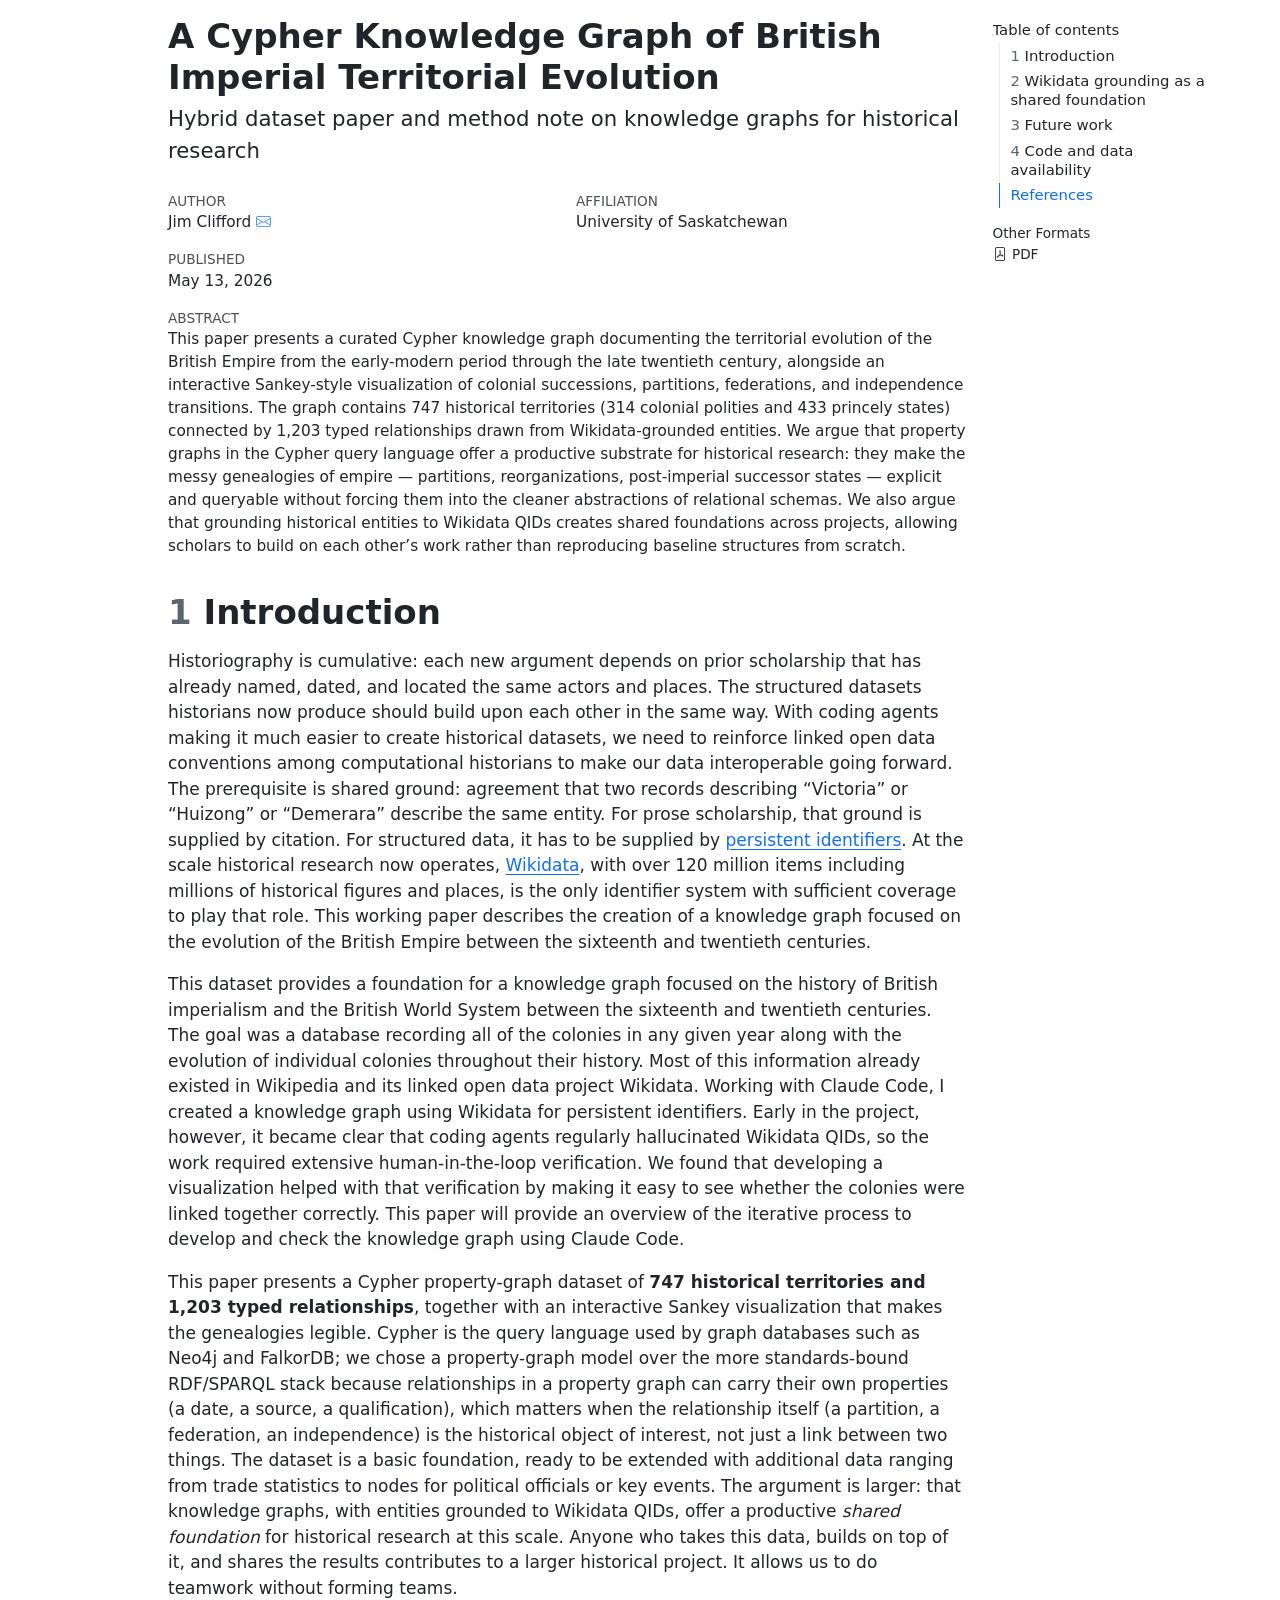
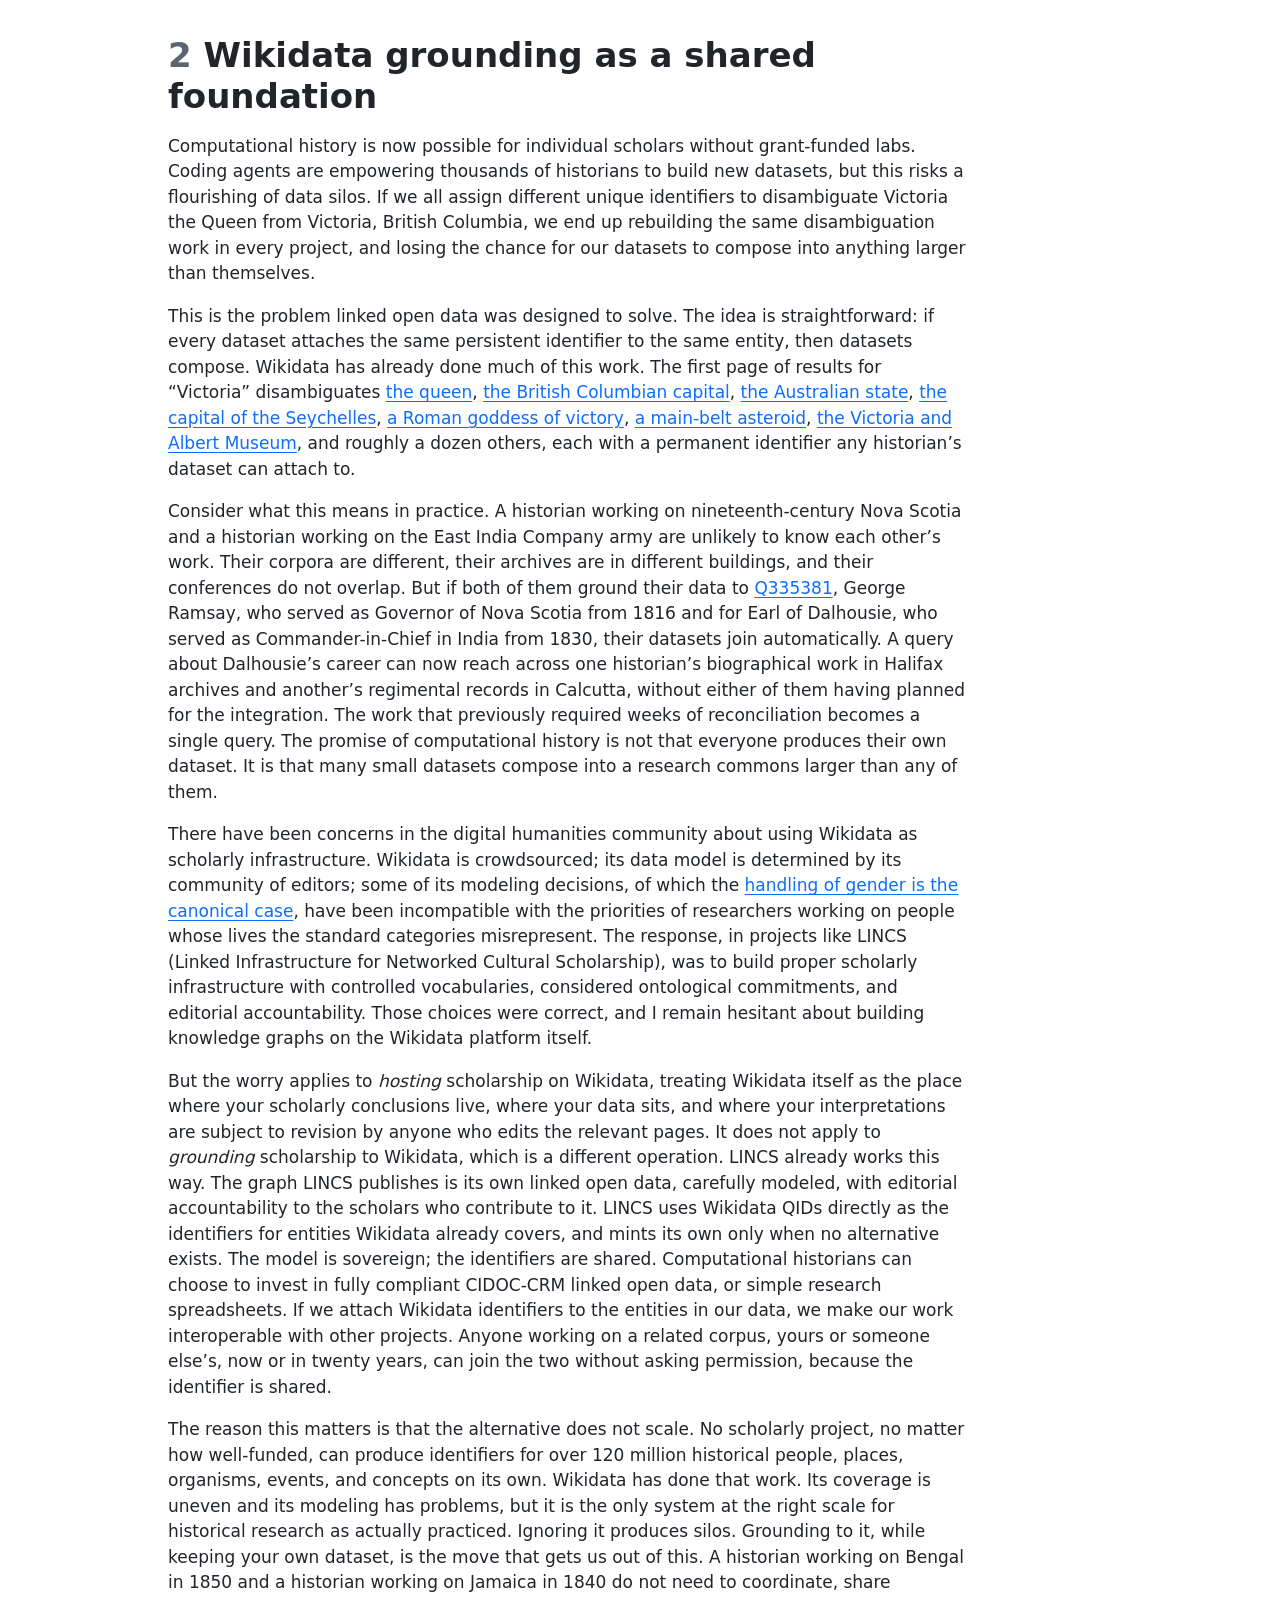
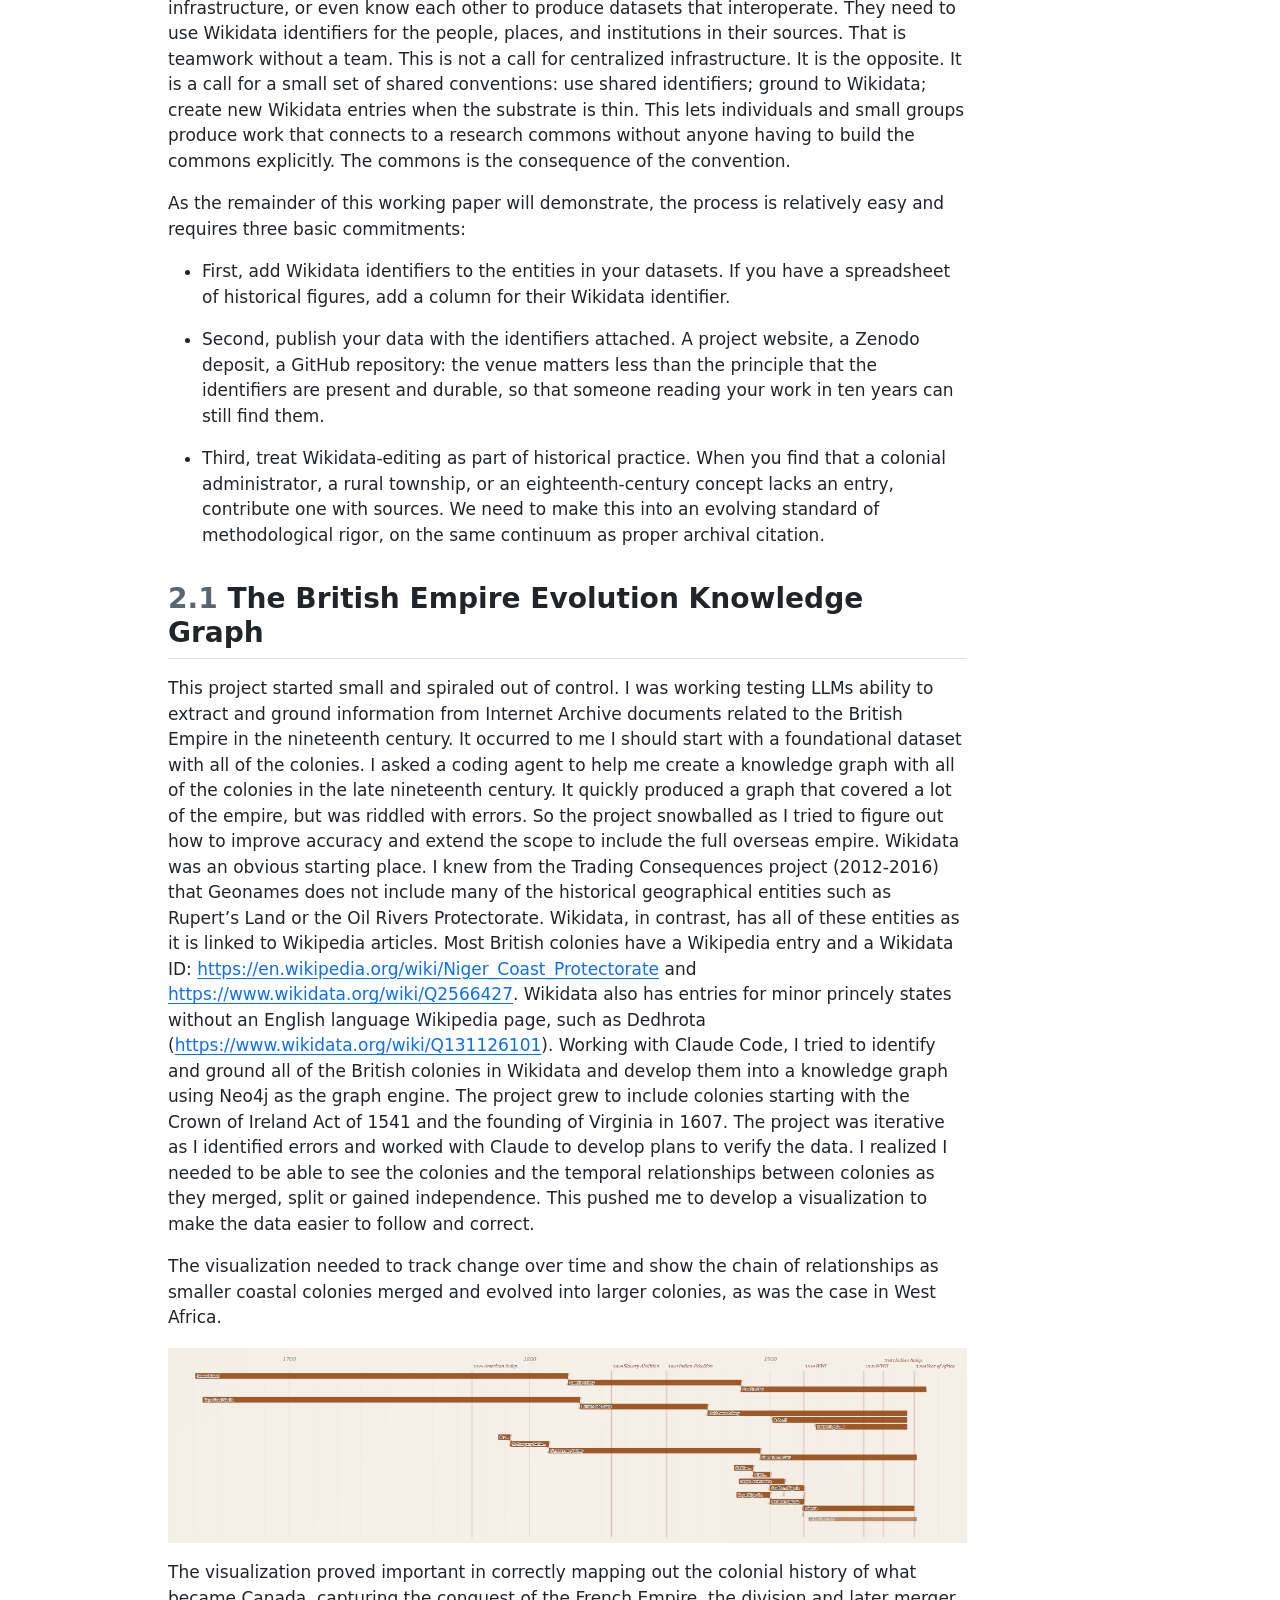
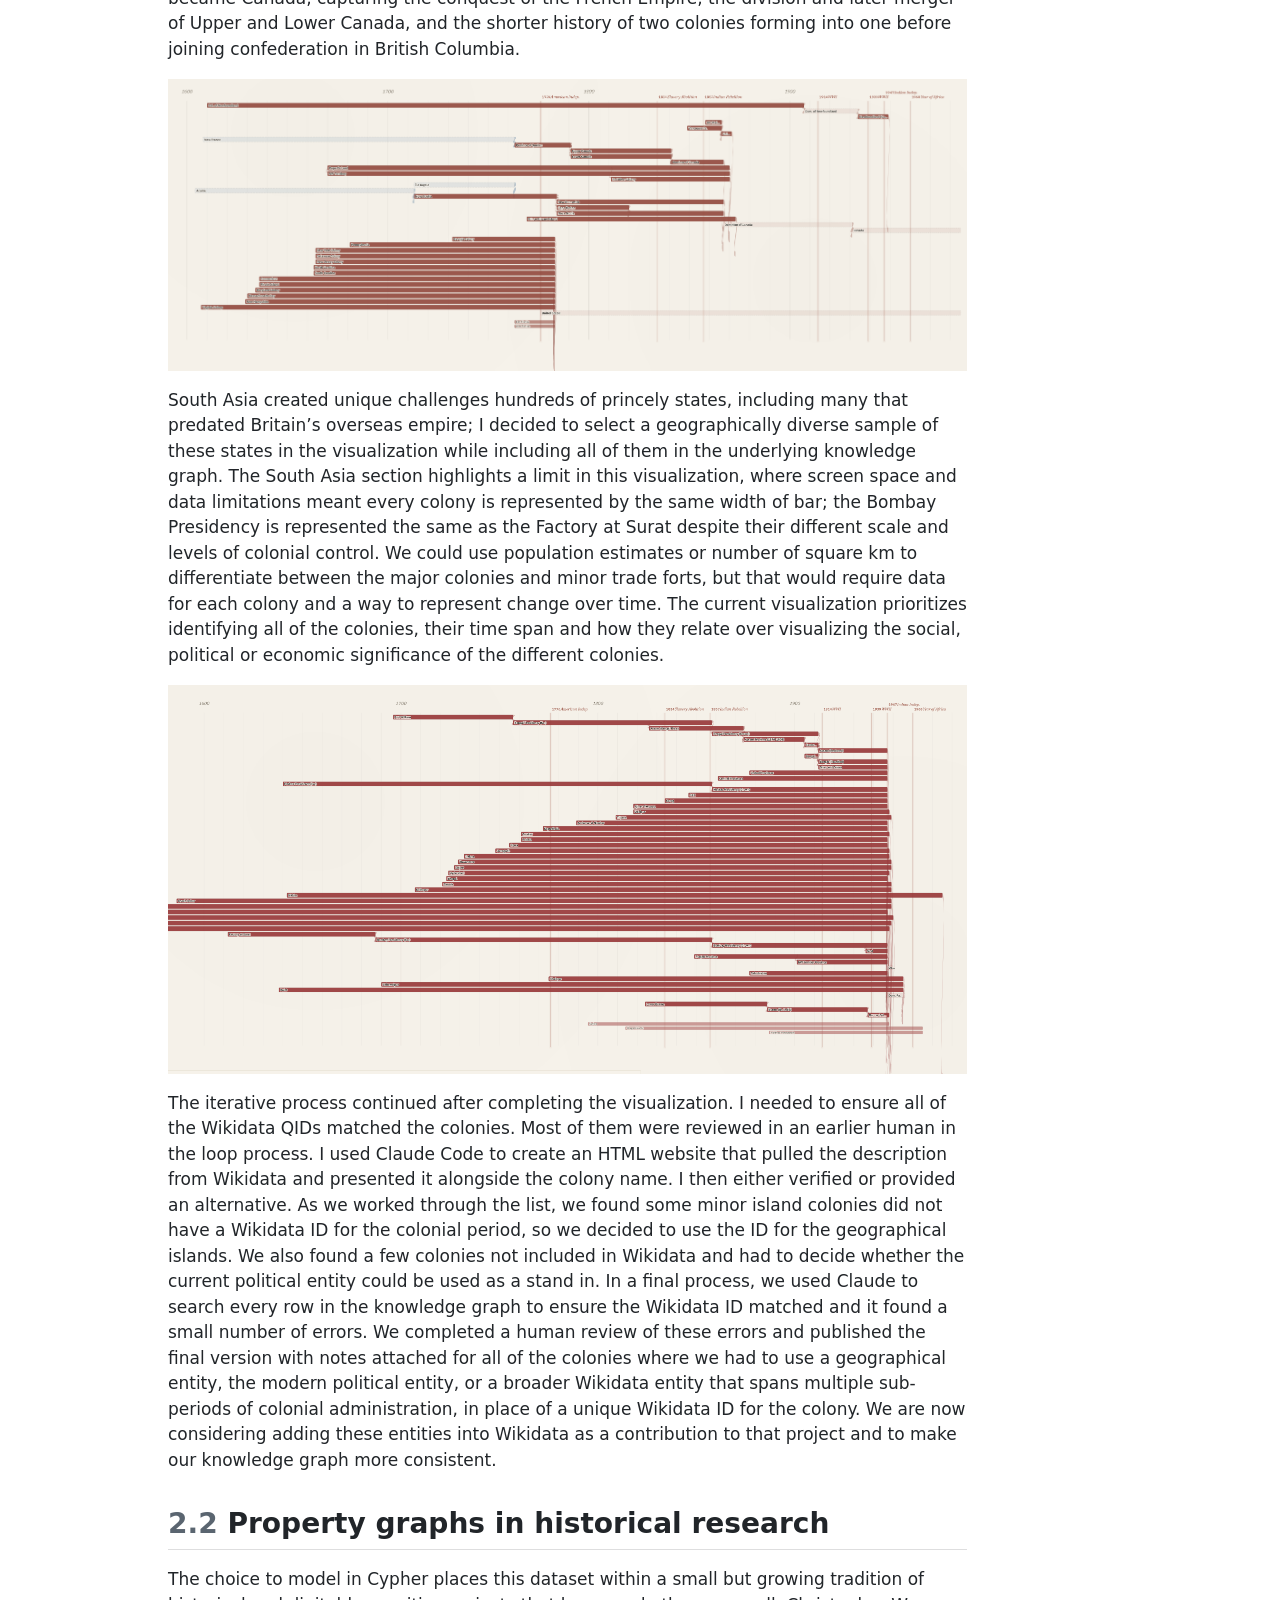
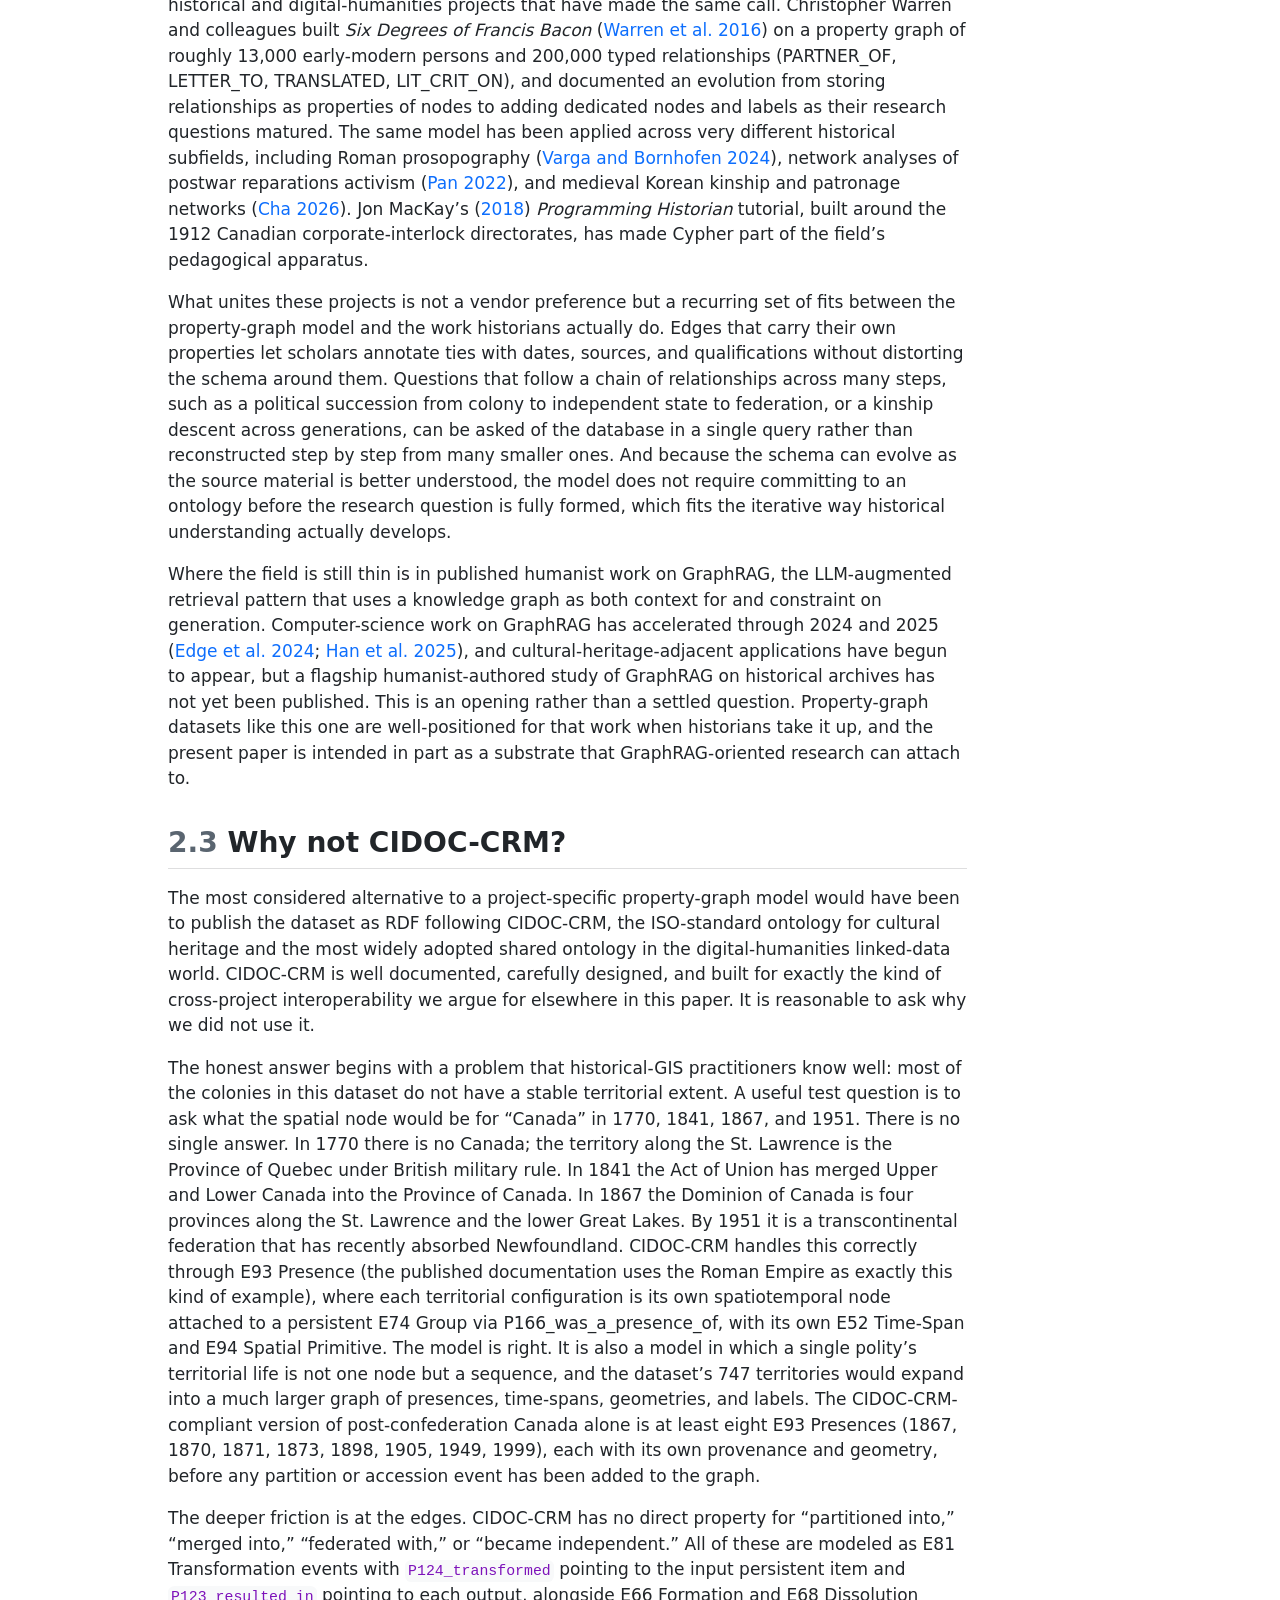
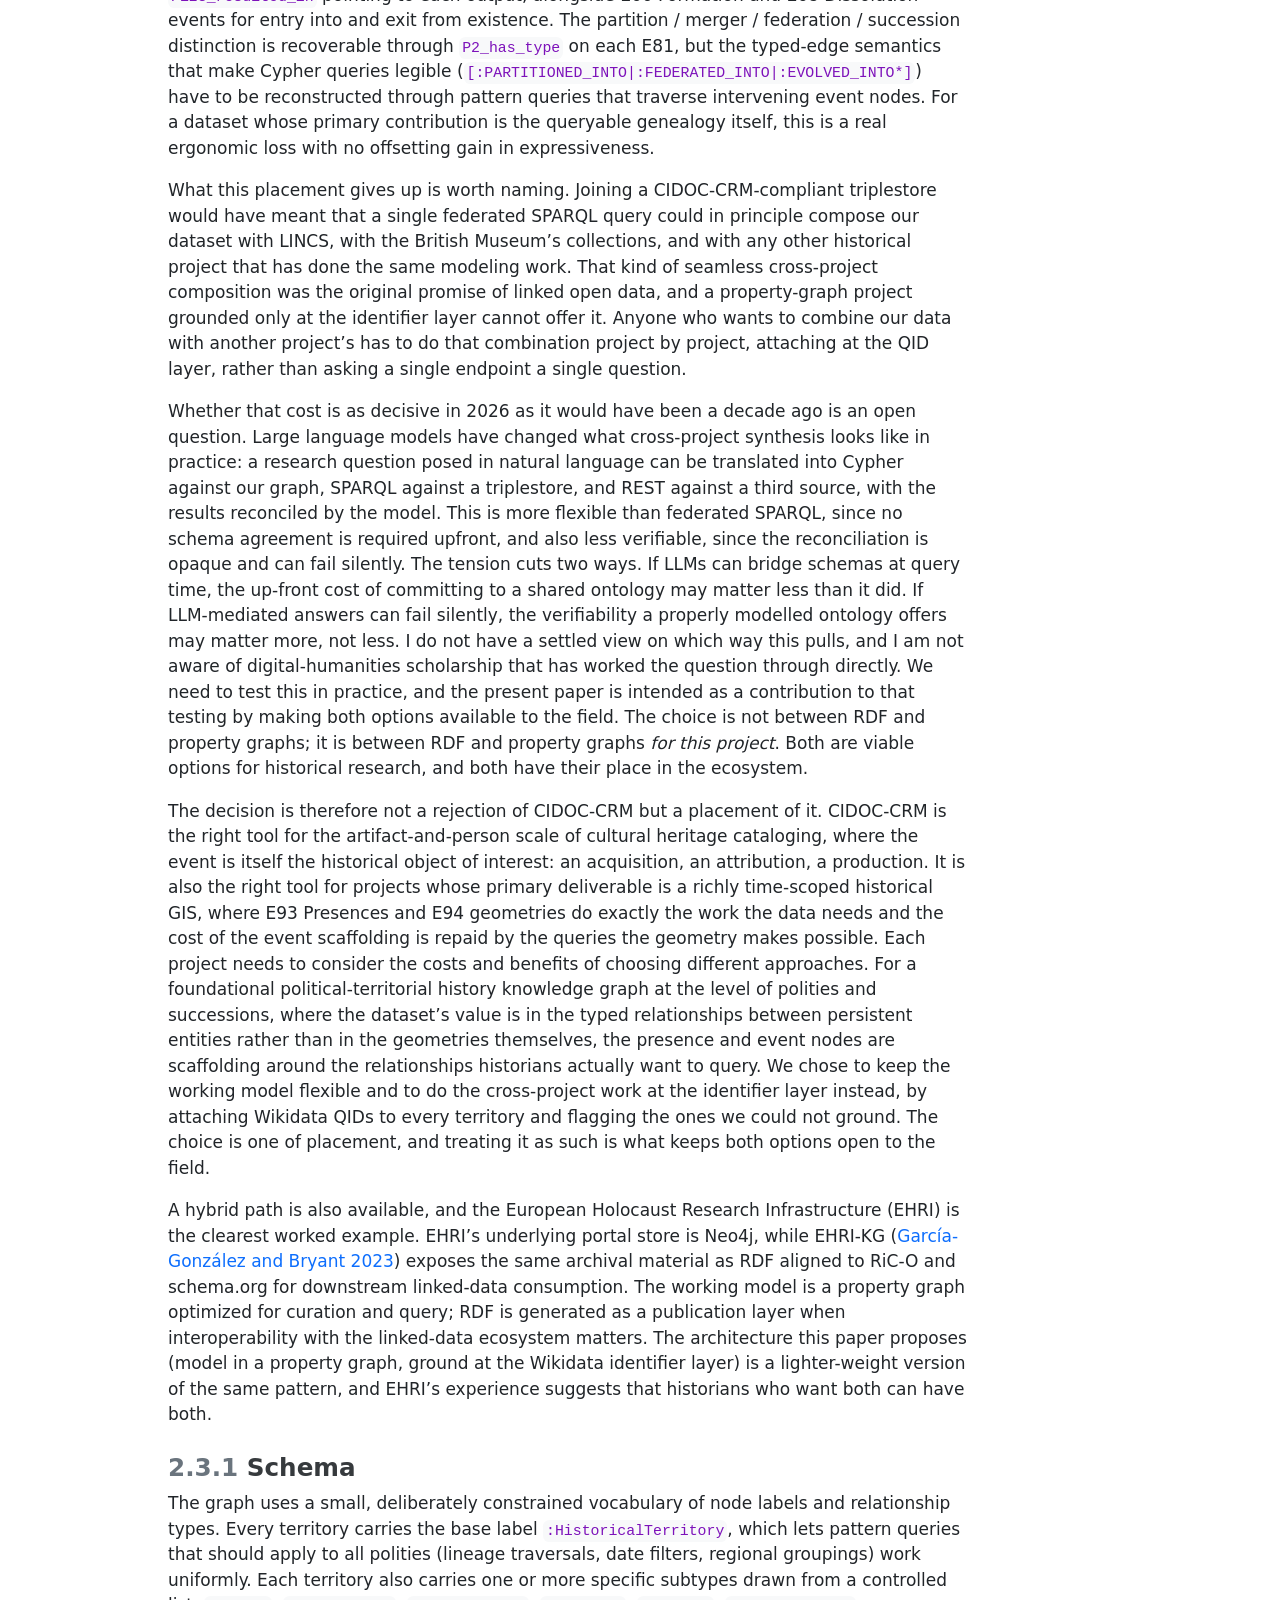
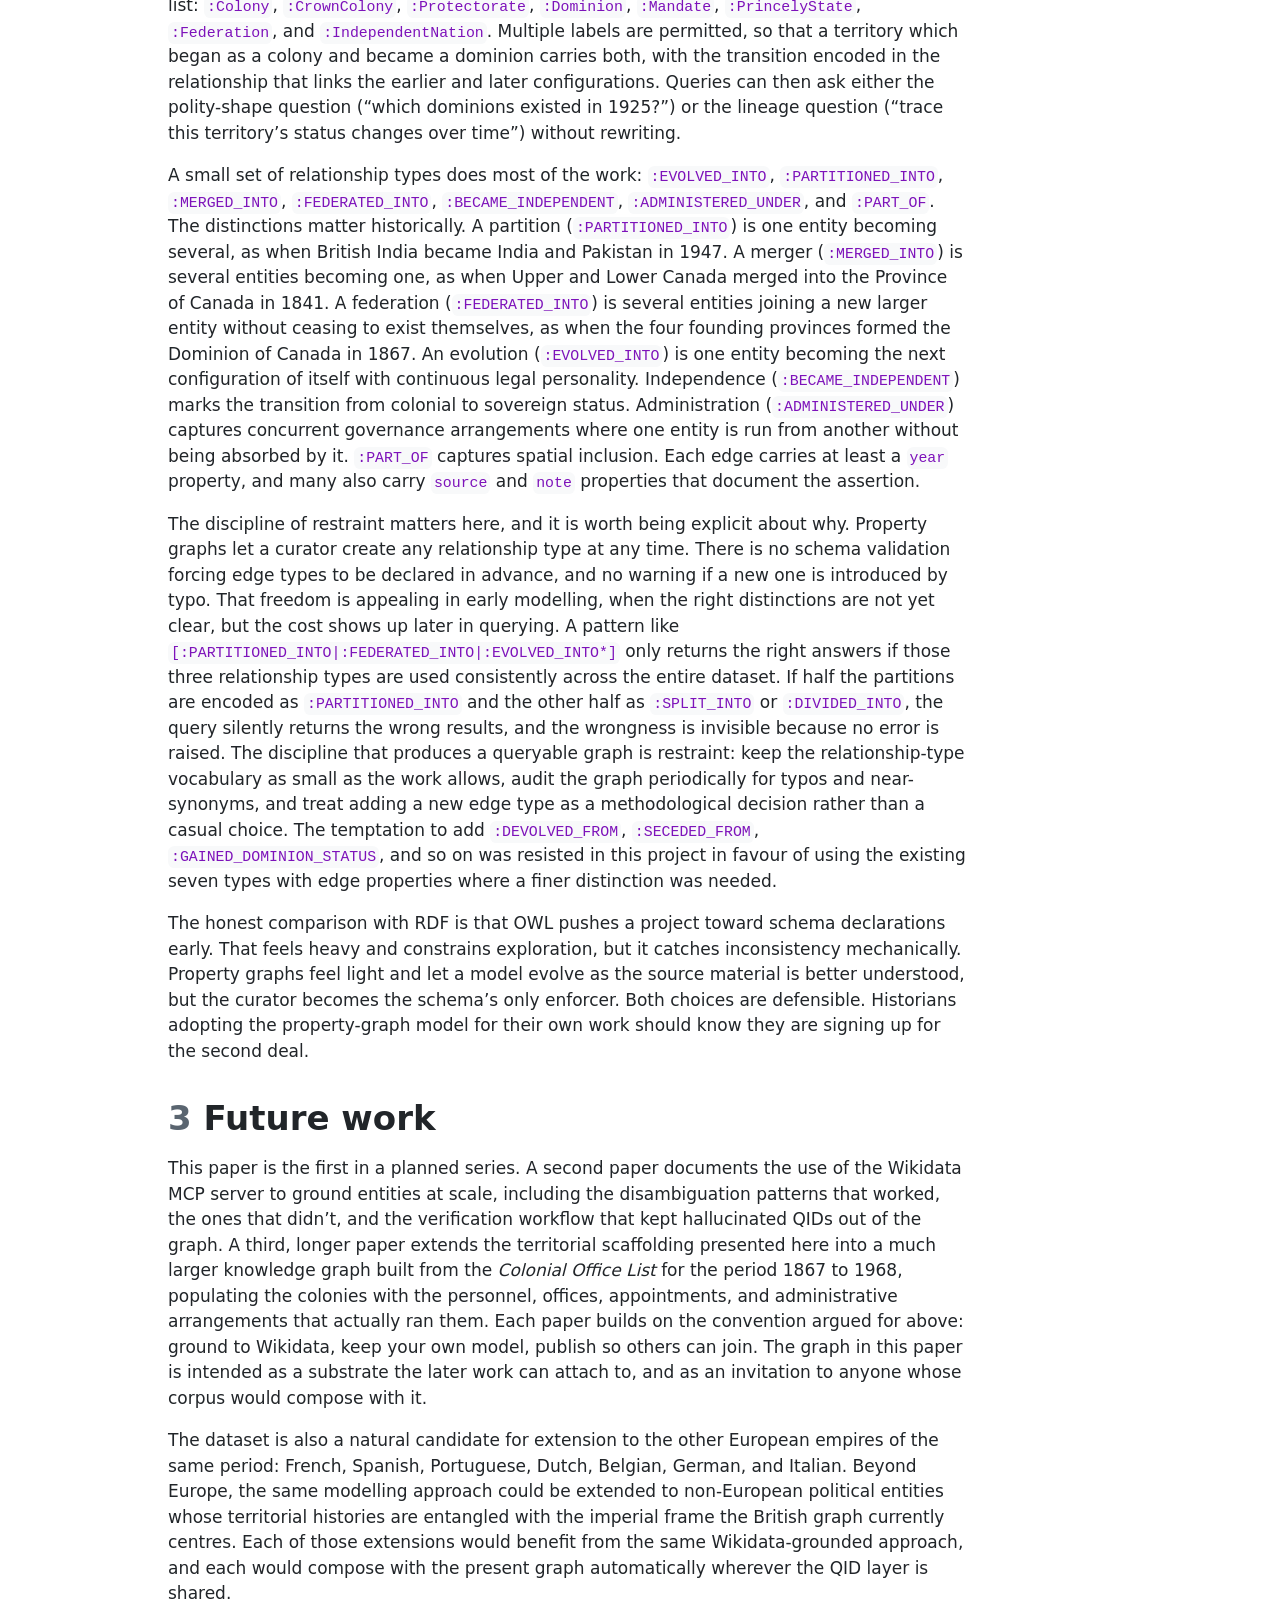
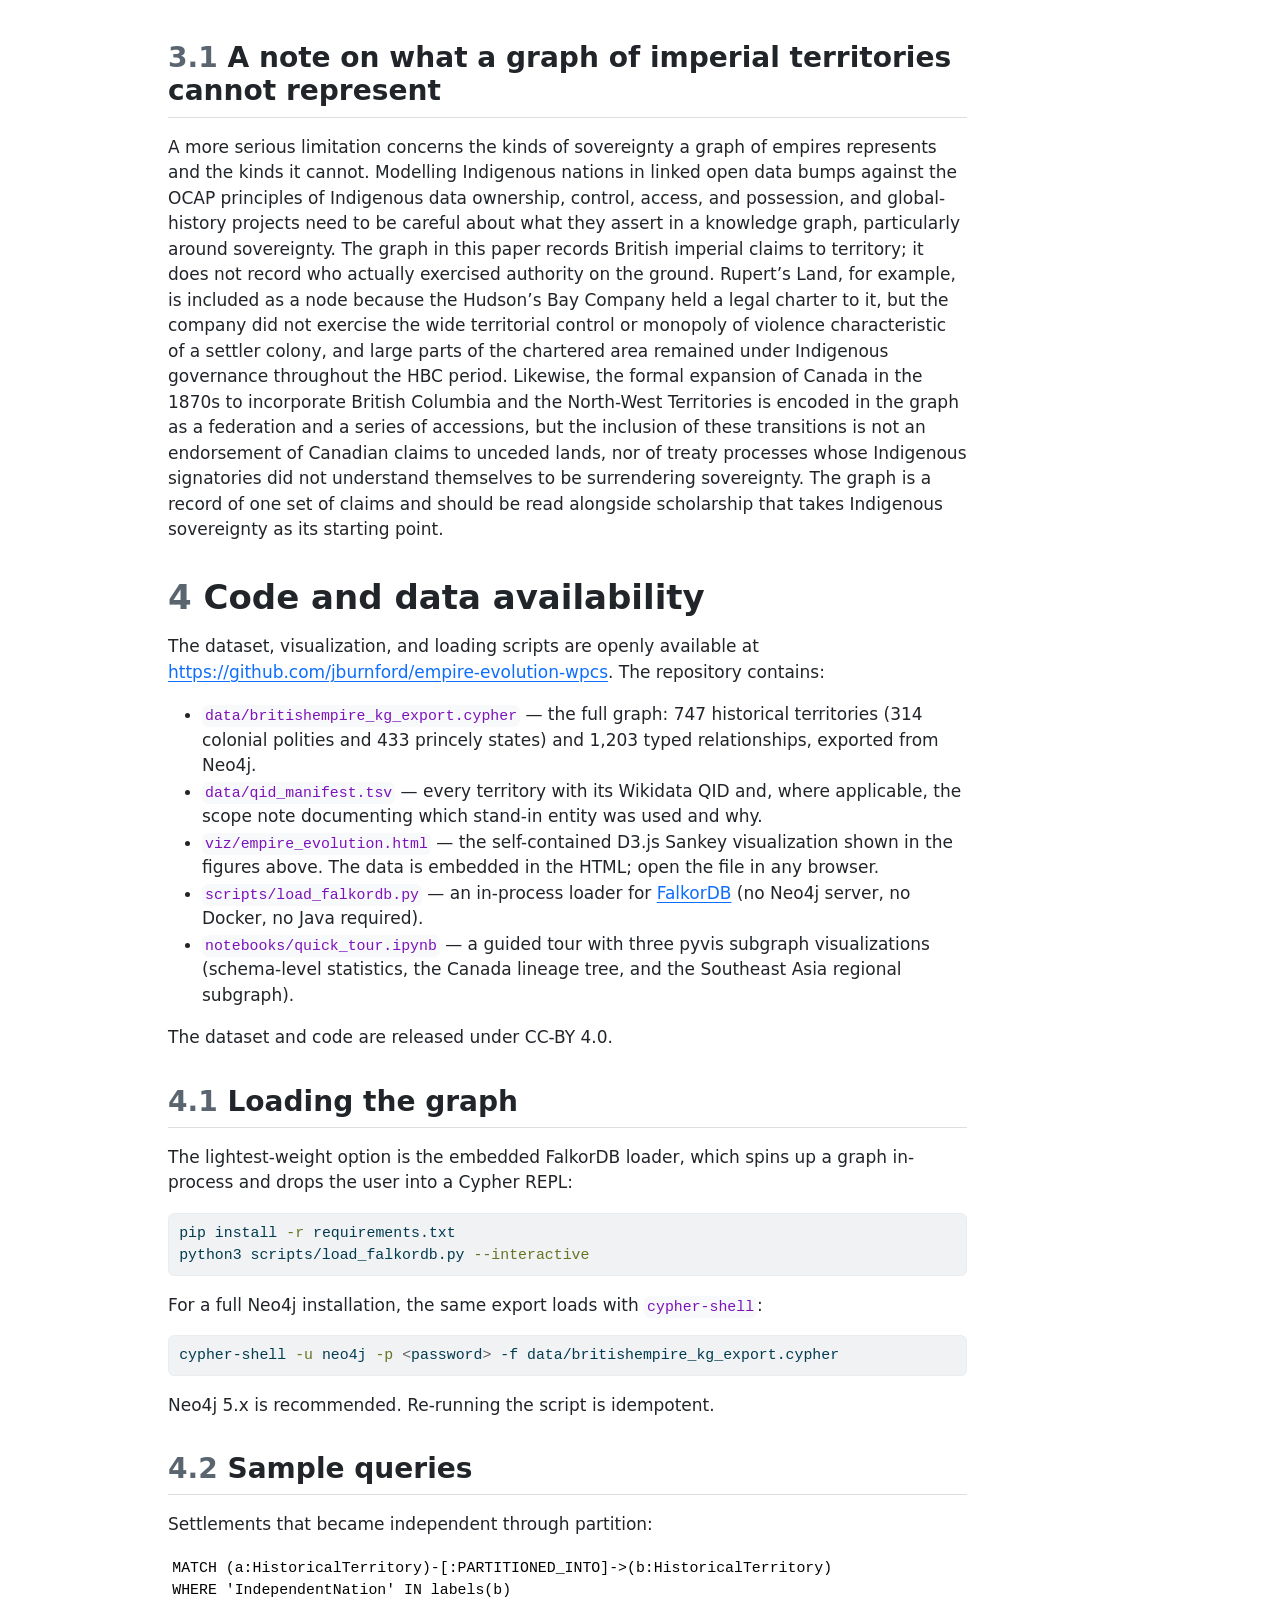
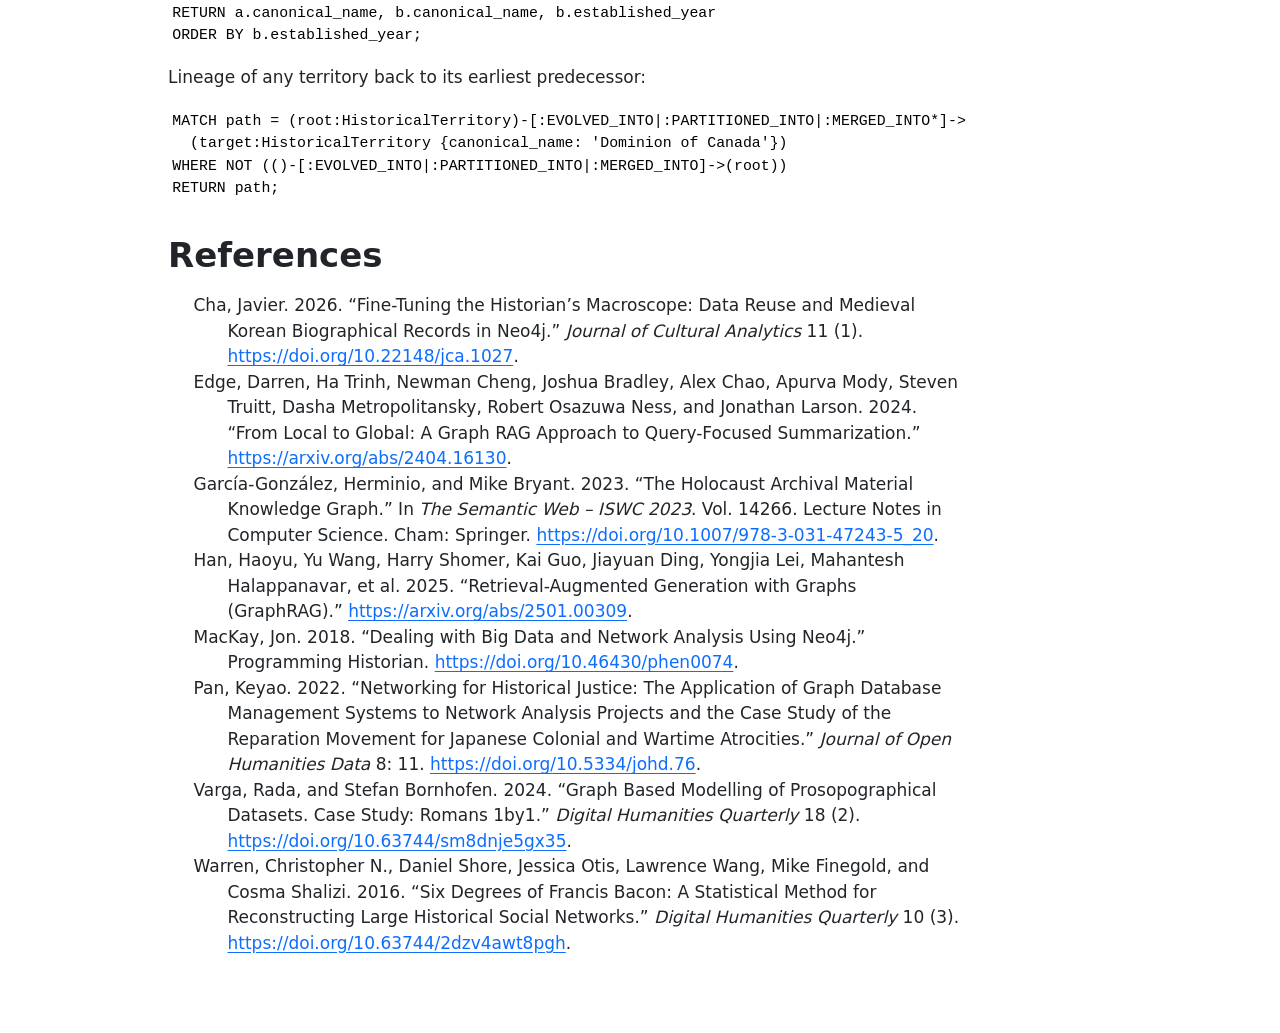
==== index.html @ a07accf8 "Built site for gh-pages" ====
<!DOCTYPE html>
<html xmlns="http://www.w3.org/1999/xhtml" lang="en" xml:lang="en"><head>

<meta charset="utf-8">
<meta name="generator" content="quarto-1.6.42">

<meta name="viewport" content="width=device-width, initial-scale=1.0, user-scalable=yes">

<meta name="author" content="Jim Clifford">
<meta name="dcterms.date" content="2026-05-13">

<title>A Cypher Knowledge Graph of British Imperial Territorial Evolution</title>
<style>
code{white-space: pre-wrap;}
span.smallcaps{font-variant: small-caps;}
div.columns{display: flex; gap: min(4vw, 1.5em);}
div.column{flex: auto; overflow-x: auto;}
div.hanging-indent{margin-left: 1.5em; text-indent: -1.5em;}
ul.task-list{list-style: none;}
ul.task-list li input[type="checkbox"] {
  width: 0.8em;
  margin: 0 0.8em 0.2em -1em; /* quarto-specific, see https://github.com/quarto-dev/quarto-cli/issues/4556 */ 
  vertical-align: middle;
}
/* CSS for syntax highlighting */
pre > code.sourceCode { white-space: pre; position: relative; }
pre > code.sourceCode > span { line-height: 1.25; }
pre > code.sourceCode > span:empty { height: 1.2em; }
.sourceCode { overflow: visible; }
code.sourceCode > span { color: inherit; text-decoration: inherit; }
div.sourceCode { margin: 1em 0; }
pre.sourceCode { margin: 0; }
@media screen {
div.sourceCode { overflow: auto; }
}
@media print {
pre > code.sourceCode { white-space: pre-wrap; }
pre > code.sourceCode > span { display: inline-block; text-indent: -5em; padding-left: 5em; }
}
pre.numberSource code
  { counter-reset: source-line 0; }
pre.numberSource code > span
  { position: relative; left: -4em; counter-increment: source-line; }
pre.numberSource code > span > a:first-child::before
  { content: counter(source-line);
    position: relative; left: -1em; text-align: right; vertical-align: baseline;
    border: none; display: inline-block;
    -webkit-touch-callout: none; -webkit-user-select: none;
    -khtml-user-select: none; -moz-user-select: none;
    -ms-user-select: none; user-select: none;
    padding: 0 4px; width: 4em;
  }
pre.numberSource { margin-left: 3em;  padding-left: 4px; }
div.sourceCode
  {   }
@media screen {
pre > code.sourceCode > span > a:first-child::before { text-decoration: underline; }
}
/* CSS for citations */
div.csl-bib-body { }
div.csl-entry {
  clear: both;
  margin-bottom: 0em;
}
.hanging-indent div.csl-entry {
  margin-left:2em;
  text-indent:-2em;
}
div.csl-left-margin {
  min-width:2em;
  float:left;
}
div.csl-right-inline {
  margin-left:2em;
  padding-left:1em;
}
div.csl-indent {
  margin-left: 2em;
}</style>


<script src="empire-evolution-wpcs_files/libs/clipboard/clipboard.min.js"></script>
<script src="empire-evolution-wpcs_files/libs/quarto-html/quarto.js"></script>
<script src="empire-evolution-wpcs_files/libs/quarto-html/popper.min.js"></script>
<script src="empire-evolution-wpcs_files/libs/quarto-html/tippy.umd.min.js"></script>
<script src="empire-evolution-wpcs_files/libs/quarto-html/anchor.min.js"></script>
<link href="empire-evolution-wpcs_files/libs/quarto-html/tippy.css" rel="stylesheet">
<link href="empire-evolution-wpcs_files/libs/quarto-html/quarto-syntax-highlighting-2f5df379a58b258e96c21c0638c20c03.css" rel="stylesheet" id="quarto-text-highlighting-styles">
<script src="empire-evolution-wpcs_files/libs/bootstrap/bootstrap.min.js"></script>
<link href="empire-evolution-wpcs_files/libs/bootstrap/bootstrap-icons.css" rel="stylesheet">
<link href="empire-evolution-wpcs_files/libs/bootstrap/bootstrap-4d5f219c79f4a73da0242dc72d09f04f.min.css" rel="stylesheet" append-hash="true" id="quarto-bootstrap" data-mode="light">


</head>

<body>

<div id="quarto-content" class="page-columns page-rows-contents page-layout-article">
<div id="quarto-margin-sidebar" class="sidebar margin-sidebar">
  <nav id="TOC" role="doc-toc" class="toc-active">
    <h2 id="toc-title">Table of contents</h2>
   
  <ul>
  <li><a href="#introduction" id="toc-introduction" class="nav-link active" data-scroll-target="#introduction"><span class="header-section-number">1</span> Introduction</a></li>
  <li><a href="#wikidata-grounding-as-a-shared-foundation" id="toc-wikidata-grounding-as-a-shared-foundation" class="nav-link" data-scroll-target="#wikidata-grounding-as-a-shared-foundation"><span class="header-section-number">2</span> Wikidata grounding as a shared foundation</a>
  <ul class="collapse">
  <li><a href="#the-british-empire-evolution-knowledge-graph" id="toc-the-british-empire-evolution-knowledge-graph" class="nav-link" data-scroll-target="#the-british-empire-evolution-knowledge-graph"><span class="header-section-number">2.1</span> The British Empire Evolution Knowledge Graph</a></li>
  <li><a href="#property-graphs-in-historical-research" id="toc-property-graphs-in-historical-research" class="nav-link" data-scroll-target="#property-graphs-in-historical-research"><span class="header-section-number">2.2</span> Property graphs in historical research</a></li>
  <li><a href="#why-not-cidoc-crm" id="toc-why-not-cidoc-crm" class="nav-link" data-scroll-target="#why-not-cidoc-crm"><span class="header-section-number">2.3</span> Why not CIDOC-CRM?</a>
  <ul class="collapse">
  <li><a href="#schema" id="toc-schema" class="nav-link" data-scroll-target="#schema"><span class="header-section-number">2.3.1</span> Schema</a></li>
  </ul></li>
  </ul></li>
  <li><a href="#future-work" id="toc-future-work" class="nav-link" data-scroll-target="#future-work"><span class="header-section-number">3</span> Future work</a>
  <ul class="collapse">
  <li><a href="#a-note-on-what-a-graph-of-imperial-territories-cannot-represent" id="toc-a-note-on-what-a-graph-of-imperial-territories-cannot-represent" class="nav-link" data-scroll-target="#a-note-on-what-a-graph-of-imperial-territories-cannot-represent"><span class="header-section-number">3.1</span> A note on what a graph of imperial territories cannot represent</a></li>
  </ul></li>
  <li><a href="#code-and-data-availability" id="toc-code-and-data-availability" class="nav-link" data-scroll-target="#code-and-data-availability"><span class="header-section-number">4</span> Code and data availability</a>
  <ul class="collapse">
  <li><a href="#loading-the-graph" id="toc-loading-the-graph" class="nav-link" data-scroll-target="#loading-the-graph"><span class="header-section-number">4.1</span> Loading the graph</a></li>
  <li><a href="#sample-queries" id="toc-sample-queries" class="nav-link" data-scroll-target="#sample-queries"><span class="header-section-number">4.2</span> Sample queries</a></li>
  </ul></li>
  <li><a href="#references" id="toc-references" class="nav-link" data-scroll-target="#references">References</a></li>
  </ul>
<div class="quarto-alternate-formats"><h2>Other Formats</h2><ul><li><a href="empire-evolution-wpcs.pdf"><i class="bi bi-file-pdf"></i>PDF</a></li></ul></div></nav>
</div>
<main class="content" id="quarto-document-content">

<header id="title-block-header" class="quarto-title-block default">
<div class="quarto-title">
<h1 class="title">A Cypher Knowledge Graph of British Imperial Territorial Evolution</h1>
<p class="subtitle lead">Hybrid dataset paper and method note on knowledge graphs for historical research</p>
</div>


<div class="quarto-title-meta-author">
  <div class="quarto-title-meta-heading">Author</div>
  <div class="quarto-title-meta-heading">Affiliation</div>
  
    <div class="quarto-title-meta-contents">
    <p class="author">Jim Clifford <a href="mailto:jim.clifford@usask.ca" class="quarto-title-author-email"><i class="bi bi-envelope"></i></a> </p>
  </div>
  <div class="quarto-title-meta-contents">
        <p class="affiliation">
            University of Saskatchewan
          </p>
      </div>
  </div>

<div class="quarto-title-meta">

      
    <div>
    <div class="quarto-title-meta-heading">Published</div>
    <div class="quarto-title-meta-contents">
      <p class="date">May 13, 2026</p>
    </div>
  </div>
  
    
  </div>
  
<div>
  <div class="abstract">
    <div class="block-title">Abstract</div>
    <p>This paper presents a curated Cypher knowledge graph documenting the territorial evolution of the British Empire from the early-modern period through the late twentieth century, alongside an interactive Sankey-style visualization of colonial successions, partitions, federations, and independence transitions. The graph contains 747 historical territories (314 colonial polities and 433 princely states) connected by 1,203 typed relationships drawn from Wikidata-grounded entities. We argue that property graphs in the Cypher query language offer a productive substrate for historical research: they make the messy genealogies of empire — partitions, reorganizations, post-imperial successor states — explicit and queryable without forcing them into the cleaner abstractions of relational schemas. We also argue that grounding historical entities to Wikidata QIDs creates shared foundations across projects, allowing scholars to build on each other’s work rather than reproducing baseline structures from scratch.</p>
  </div>
</div>


</header>


<section id="introduction" class="level1" data-number="1">
<h1 data-number="1"><span class="header-section-number">1</span> Introduction</h1>
<p>Historiography is cumulative: each new argument depends on prior scholarship that has already named, dated, and located the same actors and places. The structured datasets historians now produce should build upon each other in the same way. With coding agents making it much easier to create historical datasets, we need to reinforce linked open data conventions among computational historians to make our data interoperable going forward. The prerequisite is shared ground: agreement that two records describing “Victoria” or “Huizong” or “Demerara” describe the same entity. For prose scholarship, that ground is supplied by citation. For structured data, it has to be supplied by <a href="https://en.wikipedia.org/wiki/Persistent_identifier">persistent identifiers</a>. At the scale historical research now operates, <a href="https://www.wikidata.org/wiki/Wikidata:Main_Page">Wikidata</a>, with over 120 million items including millions of historical figures and places, is the only identifier system with sufficient coverage to play that role. This working paper describes the creation of a knowledge graph focused on the evolution of the British Empire between the sixteenth and twentieth centuries.</p>
<p>This dataset provides a foundation for a knowledge graph focused on the history of British imperialism and the British World System between the sixteenth and twentieth centuries. The goal was a database recording all of the colonies in any given year along with the evolution of individual colonies throughout their history. Most of this information already existed in Wikipedia and its linked open data project Wikidata. Working with Claude Code, I created a knowledge graph using Wikidata for persistent identifiers. Early in the project, however, it became clear that coding agents regularly hallucinated Wikidata QIDs, so the work required extensive human-in-the-loop verification. We found that developing a visualization helped with that verification by making it easy to see whether the colonies were linked together correctly. This paper will provide an overview of the iterative process to develop and check the knowledge graph using Claude Code.</p>
<p>This paper presents a Cypher property-graph dataset of <strong>747 historical territories and 1,203 typed relationships</strong>, together with an interactive Sankey visualization that makes the genealogies legible. Cypher is the query language used by graph databases such as Neo4j and FalkorDB; we chose a property-graph model over the more standards-bound RDF/SPARQL stack because relationships in a property graph can carry their own properties (a date, a source, a qualification), which matters when the relationship itself (a partition, a federation, an independence) is the historical object of interest, not just a link between two things. The dataset is a basic foundation, ready to be extended with additional data ranging from trade statistics to nodes for political officials or key events. The argument is larger: that knowledge graphs, with entities grounded to Wikidata QIDs, offer a productive <em>shared foundation</em> for historical research at this scale. Anyone who takes this data, builds on top of it, and shares the results contributes to a larger historical project. It allows us to do teamwork without forming teams.</p>
</section>
<section id="wikidata-grounding-as-a-shared-foundation" class="level1" data-number="2">
<h1 data-number="2"><span class="header-section-number">2</span> Wikidata grounding as a shared foundation</h1>
<p>Computational history is now possible for individual scholars without grant-funded labs. Coding agents are empowering thousands of historians to build new datasets, but this risks a flourishing of data silos. If we all assign different unique identifiers to disambiguate Victoria the Queen from Victoria, British Columbia, we end up rebuilding the same disambiguation work in every project, and losing the chance for our datasets to compose into anything larger than themselves.</p>
<p>This is the problem linked open data was designed to solve. The idea is straightforward: if every dataset attaches the same persistent identifier to the same entity, then datasets compose. Wikidata has already done much of this work. The first page of results for “Victoria” disambiguates <a href="https://www.wikidata.org/wiki/Q9439">the queen</a>, <a href="https://www.wikidata.org/wiki/Q2132">the British Columbian capital</a>, <a href="https://www.wikidata.org/wiki/Q36687">the Australian state</a>, <a href="https://www.wikidata.org/wiki/Q3940">the capital of the Seychelles</a>, <a href="https://www.wikidata.org/wiki/Q308902">a Roman goddess of victory</a>, <a href="https://www.wikidata.org/wiki/Q136930">a main-belt asteroid</a>, <a href="https://www.wikidata.org/wiki/Q213322">the Victoria and Albert Museum</a>, and roughly a dozen others, each with a permanent identifier any historian’s dataset can attach to.</p>
<p>Consider what this means in practice. A historian working on nineteenth-century Nova Scotia and a historian working on the East India Company army are unlikely to know each other’s work. Their corpora are different, their archives are in different buildings, and their conferences do not overlap. But if both of them ground their data to <a href="https://www.wikidata.org/wiki/Q335381">Q335381</a>, George Ramsay, who served as Governor of Nova Scotia from 1816 and for Earl of Dalhousie, who served as Commander-in-Chief in India from 1830, their datasets join automatically. A query about Dalhousie’s career can now reach across one historian’s biographical work in Halifax archives and another’s regimental records in Calcutta, without either of them having planned for the integration. The work that previously required weeks of reconciliation becomes a single query. The promise of computational history is not that everyone produces their own dataset. It is that many small datasets compose into a research commons larger than any of them.</p>
<p>There have been concerns in the digital humanities community about using Wikidata as scholarly infrastructure. Wikidata is crowdsourced; its data model is determined by its community of editors; some of its modeling decisions, of which the <a href="http://academic.oup.com/ccc/article/17/3/200/7739141">handling of gender is the canonical case</a>, have been incompatible with the priorities of researchers working on people whose lives the standard categories misrepresent. The response, in projects like LINCS (Linked Infrastructure for Networked Cultural Scholarship), was to build proper scholarly infrastructure with controlled vocabularies, considered ontological commitments, and editorial accountability. Those choices were correct, and I remain hesitant about building knowledge graphs on the Wikidata platform itself.</p>
<p>But the worry applies to <em>hosting</em> scholarship on Wikidata, treating Wikidata itself as the place where your scholarly conclusions live, where your data sits, and where your interpretations are subject to revision by anyone who edits the relevant pages. It does not apply to <em>grounding</em> scholarship to Wikidata, which is a different operation. LINCS already works this way. The graph LINCS publishes is its own linked open data, carefully modeled, with editorial accountability to the scholars who contribute to it. LINCS uses Wikidata QIDs directly as the identifiers for entities Wikidata already covers, and mints its own only when no alternative exists. The model is sovereign; the identifiers are shared. Computational historians can choose to invest in fully compliant CIDOC-CRM linked open data, or simple research spreadsheets. If we attach Wikidata identifiers to the entities in our data, we make our work interoperable with other projects. Anyone working on a related corpus, yours or someone else’s, now or in twenty years, can join the two without asking permission, because the identifier is shared.</p>
<p>The reason this matters is that the alternative does not scale. No scholarly project, no matter how well-funded, can produce identifiers for over 120 million historical people, places, organisms, events, and concepts on its own. Wikidata has done that work. Its coverage is uneven and its modeling has problems, but it is the only system at the right scale for historical research as actually practiced. Ignoring it produces silos. Grounding to it, while keeping your own dataset, is the move that gets us out of this. A historian working on Bengal in 1850 and a historian working on Jamaica in 1840 do not need to coordinate, share infrastructure, or even know each other to produce datasets that interoperate. They need to use Wikidata identifiers for the people, places, and institutions in their sources. That is teamwork without a team. This is not a call for centralized infrastructure. It is the opposite. It is a call for a small set of shared conventions: use shared identifiers; ground to Wikidata; create new Wikidata entries when the substrate is thin. This lets individuals and small groups produce work that connects to a research commons without anyone having to build the commons explicitly. The commons is the consequence of the convention.</p>
<p>As the remainder of this working paper will demonstrate, the process is relatively easy and requires three basic commitments:</p>
<ul>
<li><p>First, add Wikidata identifiers to the entities in your datasets. If you have a spreadsheet of historical figures, add a column for their Wikidata identifier.</p></li>
<li><p>Second, publish your data with the identifiers attached. A project website, a Zenodo deposit, a GitHub repository: the venue matters less than the principle that the identifiers are present and durable, so that someone reading your work in ten years can still find them.</p></li>
<li><p>Third, treat Wikidata-editing as part of historical practice. When you find that a colonial administrator, a rural township, or an eighteenth-century concept lacks an entry, contribute one with sources. We need to make this into an evolving standard of methodological rigor, on the same continuum as proper archival citation.</p></li>
</ul>
<section id="the-british-empire-evolution-knowledge-graph" class="level2" data-number="2.1">
<h2 data-number="2.1" class="anchored" data-anchor-id="the-british-empire-evolution-knowledge-graph"><span class="header-section-number">2.1</span> The British Empire Evolution Knowledge Graph</h2>
<p>This project started small and spiraled out of control. I was working testing LLMs ability to extract and ground information from Internet Archive documents related to the British Empire in the nineteenth century. It occurred to me I should start with a foundational dataset with all of the colonies. I asked a coding agent to help me create a knowledge graph with all of the colonies in the late nineteenth century. It quickly produced a graph that covered a lot of the empire, but was riddled with errors. So the project snowballed as I tried to figure out how to improve accuracy and extend the scope to include the full overseas empire. Wikidata was an obvious starting place. I knew from the Trading Consequences project (2012-2016) that Geonames does not include many of the historical geographical entities such as Rupert’s Land or the Oil Rivers Protectorate. Wikidata, in contrast, has all of these entities as it is linked to Wikipedia articles. Most British colonies have a Wikipedia entry and a Wikidata ID: <a href="https://en.wikipedia.org/wiki/Niger_Coast_Protectorate" class="uri">https://en.wikipedia.org/wiki/Niger_Coast_Protectorate</a> and <a href="https://www.wikidata.org/wiki/Q2566427" class="uri">https://www.wikidata.org/wiki/Q2566427</a>. Wikidata also has entries for minor princely states without an English language Wikipedia page, such as Dedhrota (<a href="https://www.wikidata.org/wiki/Q131126101" class="uri">https://www.wikidata.org/wiki/Q131126101</a>). Working with Claude Code, I tried to identify and ground all of the British colonies in Wikidata and develop them into a knowledge graph using Neo4j as the graph engine. The project grew to include colonies starting with the Crown of Ireland Act of 1541 and the founding of Virginia in 1607. The project was iterative as I identified errors and worked with Claude to develop plans to verify the data. I realized I needed to be able to see the colonies and the temporal relationships between colonies as they merged, split or gained independence. This pushed me to develop a visualization to make the data easier to follow and correct.</p>
<p>The visualization needed to track change over time and show the chain of relationships as smaller coastal colonies merged and evolved into larger colonies, as was the case in West Africa.</p>
<p><img src="images/paste-1.png" class="img-fluid"></p>
<p>The visualization proved important in correctly mapping out the colonial history of what became Canada, capturing the conquest of the French Empire, the division and later merger of Upper and Lower Canada, and the shorter history of two colonies forming into one before joining confederation in British Columbia.</p>
<p><img src="images/paste-2.png" class="img-fluid"></p>
<p>South Asia created unique challenges hundreds of princely states, including many that predated Britain’s overseas empire; I decided to select a geographically diverse sample of these states in the visualization while including all of them in the underlying knowledge graph. The South Asia section highlights a limit in this visualization, where screen space and data limitations meant every colony is represented by the same width of bar; the Bombay Presidency is represented the same as the Factory at Surat despite their different scale and levels of colonial control. We could use population estimates or number of square km to differentiate between the major colonies and minor trade forts, but that would require data for each colony and a way to represent change over time. The current visualization prioritizes identifying all of the colonies, their time span and how they relate over visualizing the social, political or economic significance of the different colonies.</p>
<p><img src="images/paste-3.png" class="img-fluid"></p>
<p>The iterative process continued after completing the visualization. I needed to ensure all of the Wikidata QIDs matched the colonies. Most of them were reviewed in an earlier human in the loop process. I used Claude Code to create an HTML website that pulled the description from Wikidata and presented it alongside the colony name. I then either verified or provided an alternative. As we worked through the list, we found some minor island colonies did not have a Wikidata ID for the colonial period, so we decided to use the ID for the geographical islands. We also found a few colonies not included in Wikidata and had to decide whether the current political entity could be used as a stand in. In a final process, we used Claude to search every row in the knowledge graph to ensure the Wikidata ID matched and it found a small number of errors. We completed a human review of these errors and published the final version with notes attached for all of the colonies where we had to use a geographical entity, the modern political entity, or a broader Wikidata entity that spans multiple sub-periods of colonial administration, in place of a unique Wikidata ID for the colony. We are now considering adding these entities into Wikidata as a contribution to that project and to make our knowledge graph more consistent.</p>
</section>
<section id="property-graphs-in-historical-research" class="level2" data-number="2.2">
<h2 data-number="2.2" class="anchored" data-anchor-id="property-graphs-in-historical-research"><span class="header-section-number">2.2</span> Property graphs in historical research</h2>
<p>The choice to model in Cypher places this dataset within a small but growing tradition of historical and digital-humanities projects that have made the same call. Christopher Warren and colleagues built <em>Six Degrees of Francis Bacon</em> <span class="citation" data-cites="warren2016sixdegrees">(<a href="#ref-warren2016sixdegrees" role="doc-biblioref">Warren et al. 2016</a>)</span> on a property graph of roughly 13,000 early-modern persons and 200,000 typed relationships (PARTNER_OF, LETTER_TO, TRANSLATED, LIT_CRIT_ON), and documented an evolution from storing relationships as properties of nodes to adding dedicated nodes and labels as their research questions matured. The same model has been applied across very different historical subfields, including Roman prosopography <span class="citation" data-cites="vargabornhofen2024romans">(<a href="#ref-vargabornhofen2024romans" role="doc-biblioref">Varga and Bornhofen 2024</a>)</span>, network analyses of postwar reparations activism <span class="citation" data-cites="pan2022networking">(<a href="#ref-pan2022networking" role="doc-biblioref">Pan 2022</a>)</span>, and medieval Korean kinship and patronage networks <span class="citation" data-cites="cha2026macroscope">(<a href="#ref-cha2026macroscope" role="doc-biblioref">Cha 2026</a>)</span>. Jon MacKay’s <span class="citation" data-cites="mackay2018programminghistorian">(<a href="#ref-mackay2018programminghistorian" role="doc-biblioref">2018</a>)</span> <em>Programming Historian</em> tutorial, built around the 1912 Canadian corporate-interlock directorates, has made Cypher part of the field’s pedagogical apparatus.</p>
<p>What unites these projects is not a vendor preference but a recurring set of fits between the property-graph model and the work historians actually do. Edges that carry their own properties let scholars annotate ties with dates, sources, and qualifications without distorting the schema around them. Questions that follow a chain of relationships across many steps, such as a political succession from colony to independent state to federation, or a kinship descent across generations, can be asked of the database in a single query rather than reconstructed step by step from many smaller ones. And because the schema can evolve as the source material is better understood, the model does not require committing to an ontology before the research question is fully formed, which fits the iterative way historical understanding actually develops.</p>
<p>Where the field is still thin is in published humanist work on GraphRAG, the LLM-augmented retrieval pattern that uses a knowledge graph as both context for and constraint on generation. Computer-science work on GraphRAG has accelerated through 2024 and 2025 <span class="citation" data-cites="edge2024graphrag han2025graphrag">(<a href="#ref-edge2024graphrag" role="doc-biblioref">Edge et al. 2024</a>; <a href="#ref-han2025graphrag" role="doc-biblioref">Han et al. 2025</a>)</span>, and cultural-heritage-adjacent applications have begun to appear, but a flagship humanist-authored study of GraphRAG on historical archives has not yet been published. This is an opening rather than a settled question. Property-graph datasets like this one are well-positioned for that work when historians take it up, and the present paper is intended in part as a substrate that GraphRAG-oriented research can attach to.</p>
</section>
<section id="why-not-cidoc-crm" class="level2" data-number="2.3">
<h2 data-number="2.3" class="anchored" data-anchor-id="why-not-cidoc-crm"><span class="header-section-number">2.3</span> Why not CIDOC-CRM?</h2>
<p>The most considered alternative to a project-specific property-graph model would have been to publish the dataset as RDF following CIDOC-CRM, the ISO-standard ontology for cultural heritage and the most widely adopted shared ontology in the digital-humanities linked-data world. CIDOC-CRM is well documented, carefully designed, and built for exactly the kind of cross-project interoperability we argue for elsewhere in this paper. It is reasonable to ask why we did not use it.</p>
<p>The honest answer begins with a problem that historical-GIS practitioners know well: most of the colonies in this dataset do not have a stable territorial extent. A useful test question is to ask what the spatial node would be for “Canada” in 1770, 1841, 1867, and 1951. There is no single answer. In 1770 there is no Canada; the territory along the St.&nbsp;Lawrence is the Province of Quebec under British military rule. In 1841 the Act of Union has merged Upper and Lower Canada into the Province of Canada. In 1867 the Dominion of Canada is four provinces along the St.&nbsp;Lawrence and the lower Great Lakes. By 1951 it is a transcontinental federation that has recently absorbed Newfoundland. CIDOC-CRM handles this correctly through E93 Presence (the published documentation uses the Roman Empire as exactly this kind of example), where each territorial configuration is its own spatiotemporal node attached to a persistent E74 Group via P166_was_a_presence_of, with its own E52 Time-Span and E94 Spatial Primitive. The model is right. It is also a model in which a single polity’s territorial life is not one node but a sequence, and the dataset’s 747 territories would expand into a much larger graph of presences, time-spans, geometries, and labels. The CIDOC-CRM-compliant version of post-confederation Canada alone is at least eight E93 Presences (1867, 1870, 1871, 1873, 1898, 1905, 1949, 1999), each with its own provenance and geometry, before any partition or accession event has been added to the graph.</p>
<p>The deeper friction is at the edges. CIDOC-CRM has no direct property for “partitioned into,” “merged into,” “federated with,” or “became independent.” All of these are modeled as E81 Transformation events with <code>P124_transformed</code> pointing to the input persistent item and <code>P123_resulted_in</code> pointing to each output, alongside E66 Formation and E68 Dissolution events for entry into and exit from existence. The partition / merger / federation / succession distinction is recoverable through <code>P2_has_type</code> on each E81, but the typed-edge semantics that make Cypher queries legible (<code>[:PARTITIONED_INTO|:FEDERATED_INTO|:EVOLVED_INTO*]</code>) have to be reconstructed through pattern queries that traverse intervening event nodes. For a dataset whose primary contribution is the queryable genealogy itself, this is a real ergonomic loss with no offsetting gain in expressiveness.</p>
<p>What this placement gives up is worth naming. Joining a CIDOC-CRM-compliant triplestore would have meant that a single federated SPARQL query could in principle compose our dataset with LINCS, with the British Museum’s collections, and with any other historical project that has done the same modeling work. That kind of seamless cross-project composition was the original promise of linked open data, and a property-graph project grounded only at the identifier layer cannot offer it. Anyone who wants to combine our data with another project’s has to do that combination project by project, attaching at the QID layer, rather than asking a single endpoint a single question.</p>
<p>Whether that cost is as decisive in 2026 as it would have been a decade ago is an open question. Large language models have changed what cross-project synthesis looks like in practice: a research question posed in natural language can be translated into Cypher against our graph, SPARQL against a triplestore, and REST against a third source, with the results reconciled by the model. This is more flexible than federated SPARQL, since no schema agreement is required upfront, and also less verifiable, since the reconciliation is opaque and can fail silently. The tension cuts two ways. If LLMs can bridge schemas at query time, the up-front cost of committing to a shared ontology may matter less than it did. If LLM-mediated answers can fail silently, the verifiability a properly modelled ontology offers may matter more, not less. I do not have a settled view on which way this pulls, and I am not aware of digital-humanities scholarship that has worked the question through directly. We need to test this in practice, and the present paper is intended as a contribution to that testing by making both options available to the field. The choice is not between RDF and property graphs; it is between RDF and property graphs <em>for this project</em>. Both are viable options for historical research, and both have their place in the ecosystem.</p>
<p>The decision is therefore not a rejection of CIDOC-CRM but a placement of it. CIDOC-CRM is the right tool for the artifact-and-person scale of cultural heritage cataloging, where the event is itself the historical object of interest: an acquisition, an attribution, a production. It is also the right tool for projects whose primary deliverable is a richly time-scoped historical GIS, where E93 Presences and E94 geometries do exactly the work the data needs and the cost of the event scaffolding is repaid by the queries the geometry makes possible. Each project needs to consider the costs and benefits of choosing different approaches. For a foundational political-territorial history knowledge graph at the level of polities and successions, where the dataset’s value is in the typed relationships between persistent entities rather than in the geometries themselves, the presence and event nodes are scaffolding around the relationships historians actually want to query. We chose to keep the working model flexible and to do the cross-project work at the identifier layer instead, by attaching Wikidata QIDs to every territory and flagging the ones we could not ground. The choice is one of placement, and treating it as such is what keeps both options open to the field.</p>
<p>A hybrid path is also available, and the European Holocaust Research Infrastructure (EHRI) is the clearest worked example. EHRI’s underlying portal store is Neo4j, while EHRI-KG <span class="citation" data-cites="garciagonzalez2023ehri">(<a href="#ref-garciagonzalez2023ehri" role="doc-biblioref">García-González and Bryant 2023</a>)</span> exposes the same archival material as RDF aligned to RiC-O and schema.org for downstream linked-data consumption. The working model is a property graph optimized for curation and query; RDF is generated as a publication layer when interoperability with the linked-data ecosystem matters. The architecture this paper proposes (model in a property graph, ground at the Wikidata identifier layer) is a lighter-weight version of the same pattern, and EHRI’s experience suggests that historians who want both can have both.</p>
<section id="schema" class="level3" data-number="2.3.1">
<h3 data-number="2.3.1" class="anchored" data-anchor-id="schema"><span class="header-section-number">2.3.1</span> Schema</h3>
<p>The graph uses a small, deliberately constrained vocabulary of node labels and relationship types. Every territory carries the base label <code>:HistoricalTerritory</code>, which lets pattern queries that should apply to all polities (lineage traversals, date filters, regional groupings) work uniformly. Each territory also carries one or more specific subtypes drawn from a controlled list: <code>:Colony</code>, <code>:CrownColony</code>, <code>:Protectorate</code>, <code>:Dominion</code>, <code>:Mandate</code>, <code>:PrincelyState</code>, <code>:Federation</code>, and <code>:IndependentNation</code>. Multiple labels are permitted, so that a territory which began as a colony and became a dominion carries both, with the transition encoded in the relationship that links the earlier and later configurations. Queries can then ask either the polity-shape question (“which dominions existed in 1925?”) or the lineage question (“trace this territory’s status changes over time”) without rewriting.</p>
<p>A small set of relationship types does most of the work: <code>:EVOLVED_INTO</code>, <code>:PARTITIONED_INTO</code>, <code>:MERGED_INTO</code>, <code>:FEDERATED_INTO</code>, <code>:BECAME_INDEPENDENT</code>, <code>:ADMINISTERED_UNDER</code>, and <code>:PART_OF</code>. The distinctions matter historically. A partition (<code>:PARTITIONED_INTO</code>) is one entity becoming several, as when British India became India and Pakistan in 1947. A merger (<code>:MERGED_INTO</code>) is several entities becoming one, as when Upper and Lower Canada merged into the Province of Canada in 1841. A federation (<code>:FEDERATED_INTO</code>) is several entities joining a new larger entity without ceasing to exist themselves, as when the four founding provinces formed the Dominion of Canada in 1867. An evolution (<code>:EVOLVED_INTO</code>) is one entity becoming the next configuration of itself with continuous legal personality. Independence (<code>:BECAME_INDEPENDENT</code>) marks the transition from colonial to sovereign status. Administration (<code>:ADMINISTERED_UNDER</code>) captures concurrent governance arrangements where one entity is run from another without being absorbed by it. <code>:PART_OF</code> captures spatial inclusion. Each edge carries at least a <code>year</code> property, and many also carry <code>source</code> and <code>note</code> properties that document the assertion.</p>
<p>The discipline of restraint matters here, and it is worth being explicit about why. Property graphs let a curator create any relationship type at any time. There is no schema validation forcing edge types to be declared in advance, and no warning if a new one is introduced by typo. That freedom is appealing in early modelling, when the right distinctions are not yet clear, but the cost shows up later in querying. A pattern like <code>[:PARTITIONED_INTO|:FEDERATED_INTO|:EVOLVED_INTO*]</code> only returns the right answers if those three relationship types are used consistently across the entire dataset. If half the partitions are encoded as <code>:PARTITIONED_INTO</code> and the other half as <code>:SPLIT_INTO</code> or <code>:DIVIDED_INTO</code>, the query silently returns the wrong results, and the wrongness is invisible because no error is raised. The discipline that produces a queryable graph is restraint: keep the relationship-type vocabulary as small as the work allows, audit the graph periodically for typos and near-synonyms, and treat adding a new edge type as a methodological decision rather than a casual choice. The temptation to add <code>:DEVOLVED_FROM</code>, <code>:SECEDED_FROM</code>, <code>:GAINED_DOMINION_STATUS</code>, and so on was resisted in this project in favour of using the existing seven types with edge properties where a finer distinction was needed.</p>
<p>The honest comparison with RDF is that OWL pushes a project toward schema declarations early. That feels heavy and constrains exploration, but it catches inconsistency mechanically. Property graphs feel light and let a model evolve as the source material is better understood, but the curator becomes the schema’s only enforcer. Both choices are defensible. Historians adopting the property-graph model for their own work should know they are signing up for the second deal.</p>
</section>
</section>
</section>
<section id="future-work" class="level1" data-number="3">
<h1 data-number="3"><span class="header-section-number">3</span> Future work</h1>
<p>This paper is the first in a planned series. A second paper documents the use of the Wikidata MCP server to ground entities at scale, including the disambiguation patterns that worked, the ones that didn’t, and the verification workflow that kept hallucinated QIDs out of the graph. A third, longer paper extends the territorial scaffolding presented here into a much larger knowledge graph built from the <em>Colonial Office List</em> for the period 1867 to 1968, populating the colonies with the personnel, offices, appointments, and administrative arrangements that actually ran them. Each paper builds on the convention argued for above: ground to Wikidata, keep your own model, publish so others can join. The graph in this paper is intended as a substrate the later work can attach to, and as an invitation to anyone whose corpus would compose with it.</p>
<p>The dataset is also a natural candidate for extension to the other European empires of the same period: French, Spanish, Portuguese, Dutch, Belgian, German, and Italian. Beyond Europe, the same modelling approach could be extended to non-European political entities whose territorial histories are entangled with the imperial frame the British graph currently centres. Each of those extensions would benefit from the same Wikidata-grounded approach, and each would compose with the present graph automatically wherever the QID layer is shared.</p>
<section id="a-note-on-what-a-graph-of-imperial-territories-cannot-represent" class="level2" data-number="3.1">
<h2 data-number="3.1" class="anchored" data-anchor-id="a-note-on-what-a-graph-of-imperial-territories-cannot-represent"><span class="header-section-number">3.1</span> A note on what a graph of imperial territories cannot represent</h2>
<p>A more serious limitation concerns the kinds of sovereignty a graph of empires represents and the kinds it cannot. Modelling Indigenous nations in linked open data bumps against the OCAP principles of Indigenous data ownership, control, access, and possession, and global-history projects need to be careful about what they assert in a knowledge graph, particularly around sovereignty. The graph in this paper records British imperial claims to territory; it does not record who actually exercised authority on the ground. Rupert’s Land, for example, is included as a node because the Hudson’s Bay Company held a legal charter to it, but the company did not exercise the wide territorial control or monopoly of violence characteristic of a settler colony, and large parts of the chartered area remained under Indigenous governance throughout the HBC period. Likewise, the formal expansion of Canada in the 1870s to incorporate British Columbia and the North-West Territories is encoded in the graph as a federation and a series of accessions, but the inclusion of these transitions is not an endorsement of Canadian claims to unceded lands, nor of treaty processes whose Indigenous signatories did not understand themselves to be surrendering sovereignty. The graph is a record of one set of claims and should be read alongside scholarship that takes Indigenous sovereignty as its starting point.</p>
</section>
</section>
<section id="code-and-data-availability" class="level1" data-number="4">
<h1 data-number="4"><span class="header-section-number">4</span> Code and data availability</h1>
<p>The dataset, visualization, and loading scripts are openly available at <a href="https://github.com/jburnford/empire-evolution-wpcs" class="uri">https://github.com/jburnford/empire-evolution-wpcs</a>. The repository contains:</p>
<ul>
<li><code>data/britishempire_kg_export.cypher</code> — the full graph: 747 historical territories (314 colonial polities and 433 princely states) and 1,203 typed relationships, exported from Neo4j.</li>
<li><code>data/qid_manifest.tsv</code> — every territory with its Wikidata QID and, where applicable, the scope note documenting which stand-in entity was used and why.</li>
<li><code>viz/empire_evolution.html</code> — the self-contained D3.js Sankey visualization shown in the figures above. The data is embedded in the HTML; open the file in any browser.</li>
<li><code>scripts/load_falkordb.py</code> — an in-process loader for <a href="https://www.falkordb.com/">FalkorDB</a> (no Neo4j server, no Docker, no Java required).</li>
<li><code>notebooks/quick_tour.ipynb</code> — a guided tour with three pyvis subgraph visualizations (schema-level statistics, the Canada lineage tree, and the Southeast Asia regional subgraph).</li>
</ul>
<p>The dataset and code are released under CC-BY 4.0.</p>
<section id="loading-the-graph" class="level2" data-number="4.1">
<h2 data-number="4.1" class="anchored" data-anchor-id="loading-the-graph"><span class="header-section-number">4.1</span> Loading the graph</h2>
<p>The lightest-weight option is the embedded FalkorDB loader, which spins up a graph in-process and drops the user into a Cypher REPL:</p>
<div class="sourceCode" id="cb1"><pre class="sourceCode bash code-with-copy"><code class="sourceCode bash"><span id="cb1-1"><a href="#cb1-1" aria-hidden="true" tabindex="-1"></a><span class="ex">pip</span> install <span class="at">-r</span> requirements.txt</span>
<span id="cb1-2"><a href="#cb1-2" aria-hidden="true" tabindex="-1"></a><span class="ex">python3</span> scripts/load_falkordb.py <span class="at">--interactive</span></span></code><button title="Copy to Clipboard" class="code-copy-button"><i class="bi"></i></button></pre></div>
<p>For a full Neo4j installation, the same export loads with <code>cypher-shell</code>:</p>
<div class="sourceCode" id="cb2"><pre class="sourceCode bash code-with-copy"><code class="sourceCode bash"><span id="cb2-1"><a href="#cb2-1" aria-hidden="true" tabindex="-1"></a><span class="ex">cypher-shell</span> <span class="at">-u</span> neo4j <span class="at">-p</span> <span class="op">&lt;</span>password<span class="op">&gt;</span> -f data/britishempire_kg_export.cypher</span></code><button title="Copy to Clipboard" class="code-copy-button"><i class="bi"></i></button></pre></div>
<p>Neo4j 5.x is recommended. Re-running the script is idempotent.</p>
</section>
<section id="sample-queries" class="level2" data-number="4.2">
<h2 data-number="4.2" class="anchored" data-anchor-id="sample-queries"><span class="header-section-number">4.2</span> Sample queries</h2>
<p>Settlements that became independent through partition:</p>
<pre class="cypher"><code>MATCH (a:HistoricalTerritory)-[:PARTITIONED_INTO]-&gt;(b:HistoricalTerritory)
WHERE 'IndependentNation' IN labels(b)
RETURN a.canonical_name, b.canonical_name, b.established_year
ORDER BY b.established_year;</code></pre>
<p>Lineage of any territory back to its earliest predecessor:</p>
<pre class="cypher"><code>MATCH path = (root:HistoricalTerritory)-[:EVOLVED_INTO|:PARTITIONED_INTO|:MERGED_INTO*]-&gt;
  (target:HistoricalTerritory {canonical_name: 'Dominion of Canada'})
WHERE NOT (()-[:EVOLVED_INTO|:PARTITIONED_INTO|:MERGED_INTO]-&gt;(root))
RETURN path;</code></pre>
</section>
</section>
<section id="references" class="level1 unnumbered">
<h1 class="unnumbered">References</h1>
<div id="refs" class="references csl-bib-body hanging-indent" data-entry-spacing="0" role="list">
<div id="ref-cha2026macroscope" class="csl-entry" role="listitem">
Cha, Javier. 2026. <span>“Fine-Tuning the Historian’s Macroscope: Data Reuse and Medieval Korean Biographical Records in Neo4j.”</span> <em>Journal of Cultural Analytics</em> 11 (1). <a href="https://doi.org/10.22148/jca.1027">https://doi.org/10.22148/jca.1027</a>.
</div>
<div id="ref-edge2024graphrag" class="csl-entry" role="listitem">
Edge, Darren, Ha Trinh, Newman Cheng, Joshua Bradley, Alex Chao, Apurva Mody, Steven Truitt, Dasha Metropolitansky, Robert Osazuwa Ness, and Jonathan Larson. 2024. <span>“From Local to Global: A Graph RAG Approach to Query-Focused Summarization.”</span> <a href="https://arxiv.org/abs/2404.16130">https://arxiv.org/abs/2404.16130</a>.
</div>
<div id="ref-garciagonzalez2023ehri" class="csl-entry" role="listitem">
García-González, Herminio, and Mike Bryant. 2023. <span>“The Holocaust Archival Material Knowledge Graph.”</span> In <em>The Semantic Web – ISWC 2023</em>. Vol. 14266. Lecture Notes in Computer Science. Cham: Springer. <a href="https://doi.org/10.1007/978-3-031-47243-5_20">https://doi.org/10.1007/978-3-031-47243-5_20</a>.
</div>
<div id="ref-han2025graphrag" class="csl-entry" role="listitem">
Han, Haoyu, Yu Wang, Harry Shomer, Kai Guo, Jiayuan Ding, Yongjia Lei, Mahantesh Halappanavar, et al. 2025. <span>“Retrieval-Augmented Generation with Graphs (GraphRAG).”</span> <a href="https://arxiv.org/abs/2501.00309">https://arxiv.org/abs/2501.00309</a>.
</div>
<div id="ref-mackay2018programminghistorian" class="csl-entry" role="listitem">
MacKay, Jon. 2018. <span>“Dealing with Big Data and Network Analysis Using Neo4j.”</span> Programming Historian. <a href="https://doi.org/10.46430/phen0074">https://doi.org/10.46430/phen0074</a>.
</div>
<div id="ref-pan2022networking" class="csl-entry" role="listitem">
Pan, Keyao. 2022. <span>“Networking for Historical Justice: The Application of Graph Database Management Systems to Network Analysis Projects and the Case Study of the Reparation Movement for Japanese Colonial and Wartime Atrocities.”</span> <em>Journal of Open Humanities Data</em> 8: 11. <a href="https://doi.org/10.5334/johd.76">https://doi.org/10.5334/johd.76</a>.
</div>
<div id="ref-vargabornhofen2024romans" class="csl-entry" role="listitem">
Varga, Rada, and Stefan Bornhofen. 2024. <span>“Graph Based Modelling of Prosopographical Datasets. Case Study: Romans 1by1.”</span> <em>Digital Humanities Quarterly</em> 18 (2). <a href="https://doi.org/10.63744/sm8dnje5gx35">https://doi.org/10.63744/sm8dnje5gx35</a>.
</div>
<div id="ref-warren2016sixdegrees" class="csl-entry" role="listitem">
Warren, Christopher N., Daniel Shore, Jessica Otis, Lawrence Wang, Mike Finegold, and Cosma Shalizi. 2016. <span>“Six Degrees of Francis Bacon: A Statistical Method for Reconstructing Large Historical Social Networks.”</span> <em>Digital Humanities Quarterly</em> 10 (3). <a href="https://doi.org/10.63744/2dzv4awt8pgh">https://doi.org/10.63744/2dzv4awt8pgh</a>.
</div>
</div>
</section>

</main>
<!-- /main column -->
<script id="quarto-html-after-body" type="application/javascript">
window.document.addEventListener("DOMContentLoaded", function (event) {
  const toggleBodyColorMode = (bsSheetEl) => {
    const mode = bsSheetEl.getAttribute("data-mode");
    const bodyEl = window.document.querySelector("body");
    if (mode === "dark") {
      bodyEl.classList.add("quarto-dark");
      bodyEl.classList.remove("quarto-light");
    } else {
      bodyEl.classList.add("quarto-light");
      bodyEl.classList.remove("quarto-dark");
    }
  }
  const toggleBodyColorPrimary = () => {
    const bsSheetEl = window.document.querySelector("link#quarto-bootstrap");
    if (bsSheetEl) {
      toggleBodyColorMode(bsSheetEl);
    }
  }
  toggleBodyColorPrimary();  
  const icon = "";
  const anchorJS = new window.AnchorJS();
  anchorJS.options = {
    placement: 'right',
    icon: icon
  };
  anchorJS.add('.anchored');
  const isCodeAnnotation = (el) => {
    for (const clz of el.classList) {
      if (clz.startsWith('code-annotation-')) {                     
        return true;
      }
    }
    return false;
  }
  const onCopySuccess = function(e) {
    // button target
    const button = e.trigger;
    // don't keep focus
    button.blur();
    // flash "checked"
    button.classList.add('code-copy-button-checked');
    var currentTitle = button.getAttribute("title");
    button.setAttribute("title", "Copied!");
    let tooltip;
    if (window.bootstrap) {
      button.setAttribute("data-bs-toggle", "tooltip");
      button.setAttribute("data-bs-placement", "left");
      button.setAttribute("data-bs-title", "Copied!");
      tooltip = new bootstrap.Tooltip(button, 
        { trigger: "manual", 
          customClass: "code-copy-button-tooltip",
          offset: [0, -8]});
      tooltip.show();    
    }
    setTimeout(function() {
      if (tooltip) {
        tooltip.hide();
        button.removeAttribute("data-bs-title");
        button.removeAttribute("data-bs-toggle");
        button.removeAttribute("data-bs-placement");
      }
      button.setAttribute("title", currentTitle);
      button.classList.remove('code-copy-button-checked');
    }, 1000);
    // clear code selection
    e.clearSelection();
  }
  const getTextToCopy = function(trigger) {
      const codeEl = trigger.previousElementSibling.cloneNode(true);
      for (const childEl of codeEl.children) {
        if (isCodeAnnotation(childEl)) {
          childEl.remove();
        }
      }
      return codeEl.innerText;
  }
  const clipboard = new window.ClipboardJS('.code-copy-button:not([data-in-quarto-modal])', {
    text: getTextToCopy
  });
  clipboard.on('success', onCopySuccess);
  if (window.document.getElementById('quarto-embedded-source-code-modal')) {
    const clipboardModal = new window.ClipboardJS('.code-copy-button[data-in-quarto-modal]', {
      text: getTextToCopy,
      container: window.document.getElementById('quarto-embedded-source-code-modal')
    });
    clipboardModal.on('success', onCopySuccess);
  }
    var localhostRegex = new RegExp(/^(?:http|https):\/\/localhost\:?[0-9]*\//);
    var mailtoRegex = new RegExp(/^mailto:/);
      var filterRegex = new RegExp('/' + window.location.host + '/');
    var isInternal = (href) => {
        return filterRegex.test(href) || localhostRegex.test(href) || mailtoRegex.test(href);
    }
    // Inspect non-navigation links and adorn them if external
 	var links = window.document.querySelectorAll('a[href]:not(.nav-link):not(.navbar-brand):not(.toc-action):not(.sidebar-link):not(.sidebar-item-toggle):not(.pagination-link):not(.no-external):not([aria-hidden]):not(.dropdown-item):not(.quarto-navigation-tool):not(.about-link)');
    for (var i=0; i<links.length; i++) {
      const link = links[i];
      if (!isInternal(link.href)) {
        // undo the damage that might have been done by quarto-nav.js in the case of
        // links that we want to consider external
        if (link.dataset.originalHref !== undefined) {
          link.href = link.dataset.originalHref;
        }
      }
    }
  function tippyHover(el, contentFn, onTriggerFn, onUntriggerFn) {
    const config = {
      allowHTML: true,
      maxWidth: 500,
      delay: 100,
      arrow: false,
      appendTo: function(el) {
          return el.parentElement;
      },
      interactive: true,
      interactiveBorder: 10,
      theme: 'quarto',
      placement: 'bottom-start',
    };
    if (contentFn) {
      config.content = contentFn;
    }
    if (onTriggerFn) {
      config.onTrigger = onTriggerFn;
    }
    if (onUntriggerFn) {
      config.onUntrigger = onUntriggerFn;
    }
    window.tippy(el, config); 
  }
  const noterefs = window.document.querySelectorAll('a[role="doc-noteref"]');
  for (var i=0; i<noterefs.length; i++) {
    const ref = noterefs[i];
    tippyHover(ref, function() {
      // use id or data attribute instead here
      let href = ref.getAttribute('data-footnote-href') || ref.getAttribute('href');
      try { href = new URL(href).hash; } catch {}
      const id = href.replace(/^#\/?/, "");
      const note = window.document.getElementById(id);
      if (note) {
        return note.innerHTML;
      } else {
        return "";
      }
    });
  }
  const xrefs = window.document.querySelectorAll('a.quarto-xref');
  const processXRef = (id, note) => {
    // Strip column container classes
    const stripColumnClz = (el) => {
      el.classList.remove("page-full", "page-columns");
      if (el.children) {
        for (const child of el.children) {
          stripColumnClz(child);
        }
      }
    }
    stripColumnClz(note)
    if (id === null || id.startsWith('sec-')) {
      // Special case sections, only their first couple elements
      const container = document.createElement("div");
      if (note.children && note.children.length > 2) {
        container.appendChild(note.children[0].cloneNode(true));
        for (let i = 1; i < note.children.length; i++) {
          const child = note.children[i];
          if (child.tagName === "P" && child.innerText === "") {
            continue;
          } else {
            container.appendChild(child.cloneNode(true));
            break;
          }
        }
        if (window.Quarto?.typesetMath) {
          window.Quarto.typesetMath(container);
        }
        return container.innerHTML
      } else {
        if (window.Quarto?.typesetMath) {
          window.Quarto.typesetMath(note);
        }
        return note.innerHTML;
      }
    } else {
      // Remove any anchor links if they are present
      const anchorLink = note.querySelector('a.anchorjs-link');
      if (anchorLink) {
        anchorLink.remove();
      }
      if (window.Quarto?.typesetMath) {
        window.Quarto.typesetMath(note);
      }
      if (note.classList.contains("callout")) {
        return note.outerHTML;
      } else {
        return note.innerHTML;
      }
    }
  }
  for (var i=0; i<xrefs.length; i++) {
    const xref = xrefs[i];
    tippyHover(xref, undefined, function(instance) {
      instance.disable();
      let url = xref.getAttribute('href');
      let hash = undefined; 
      if (url.startsWith('#')) {
        hash = url;
      } else {
        try { hash = new URL(url).hash; } catch {}
      }
      if (hash) {
        const id = hash.replace(/^#\/?/, "");
        const note = window.document.getElementById(id);
        if (note !== null) {
          try {
            const html = processXRef(id, note.cloneNode(true));
            instance.setContent(html);
          } finally {
            instance.enable();
            instance.show();
          }
        } else {
          // See if we can fetch this
          fetch(url.split('#')[0])
          .then(res => res.text())
          .then(html => {
            const parser = new DOMParser();
            const htmlDoc = parser.parseFromString(html, "text/html");
            const note = htmlDoc.getElementById(id);
            if (note !== null) {
              const html = processXRef(id, note);
              instance.setContent(html);
            } 
          }).finally(() => {
            instance.enable();
            instance.show();
          });
        }
      } else {
        // See if we can fetch a full url (with no hash to target)
        // This is a special case and we should probably do some content thinning / targeting
        fetch(url)
        .then(res => res.text())
        .then(html => {
          const parser = new DOMParser();
          const htmlDoc = parser.parseFromString(html, "text/html");
          const note = htmlDoc.querySelector('main.content');
          if (note !== null) {
            // This should only happen for chapter cross references
            // (since there is no id in the URL)
            // remove the first header
            if (note.children.length > 0 && note.children[0].tagName === "HEADER") {
              note.children[0].remove();
            }
            const html = processXRef(null, note);
            instance.setContent(html);
          } 
        }).finally(() => {
          instance.enable();
          instance.show();
        });
      }
    }, function(instance) {
    });
  }
      let selectedAnnoteEl;
      const selectorForAnnotation = ( cell, annotation) => {
        let cellAttr = 'data-code-cell="' + cell + '"';
        let lineAttr = 'data-code-annotation="' +  annotation + '"';
        const selector = 'span[' + cellAttr + '][' + lineAttr + ']';
        return selector;
      }
      const selectCodeLines = (annoteEl) => {
        const doc = window.document;
        const targetCell = annoteEl.getAttribute("data-target-cell");
        const targetAnnotation = annoteEl.getAttribute("data-target-annotation");
        const annoteSpan = window.document.querySelector(selectorForAnnotation(targetCell, targetAnnotation));
        const lines = annoteSpan.getAttribute("data-code-lines").split(",");
        const lineIds = lines.map((line) => {
          return targetCell + "-" + line;
        })
        let top = null;
        let height = null;
        let parent = null;
        if (lineIds.length > 0) {
            //compute the position of the single el (top and bottom and make a div)
            const el = window.document.getElementById(lineIds[0]);
            top = el.offsetTop;
            height = el.offsetHeight;
            parent = el.parentElement.parentElement;
          if (lineIds.length > 1) {
            const lastEl = window.document.getElementById(lineIds[lineIds.length - 1]);
            const bottom = lastEl.offsetTop + lastEl.offsetHeight;
            height = bottom - top;
          }
          if (top !== null && height !== null && parent !== null) {
            // cook up a div (if necessary) and position it 
            let div = window.document.getElementById("code-annotation-line-highlight");
            if (div === null) {
              div = window.document.createElement("div");
              div.setAttribute("id", "code-annotation-line-highlight");
              div.style.position = 'absolute';
              parent.appendChild(div);
            }
            div.style.top = top - 2 + "px";
            div.style.height = height + 4 + "px";
            div.style.left = 0;
            let gutterDiv = window.document.getElementById("code-annotation-line-highlight-gutter");
            if (gutterDiv === null) {
              gutterDiv = window.document.createElement("div");
              gutterDiv.setAttribute("id", "code-annotation-line-highlight-gutter");
              gutterDiv.style.position = 'absolute';
              const codeCell = window.document.getElementById(targetCell);
              const gutter = codeCell.querySelector('.code-annotation-gutter');
              gutter.appendChild(gutterDiv);
            }
            gutterDiv.style.top = top - 2 + "px";
            gutterDiv.style.height = height + 4 + "px";
          }
          selectedAnnoteEl = annoteEl;
        }
      };
      const unselectCodeLines = () => {
        const elementsIds = ["code-annotation-line-highlight", "code-annotation-line-highlight-gutter"];
        elementsIds.forEach((elId) => {
          const div = window.document.getElementById(elId);
          if (div) {
            div.remove();
          }
        });
        selectedAnnoteEl = undefined;
      };
        // Handle positioning of the toggle
    window.addEventListener(
      "resize",
      throttle(() => {
        elRect = undefined;
        if (selectedAnnoteEl) {
          selectCodeLines(selectedAnnoteEl);
        }
      }, 10)
    );
    function throttle(fn, ms) {
    let throttle = false;
    let timer;
      return (...args) => {
        if(!throttle) { // first call gets through
            fn.apply(this, args);
            throttle = true;
        } else { // all the others get throttled
            if(timer) clearTimeout(timer); // cancel #2
            timer = setTimeout(() => {
              fn.apply(this, args);
              timer = throttle = false;
            }, ms);
        }
      };
    }
      // Attach click handler to the DT
      const annoteDls = window.document.querySelectorAll('dt[data-target-cell]');
      for (const annoteDlNode of annoteDls) {
        annoteDlNode.addEventListener('click', (event) => {
          const clickedEl = event.target;
          if (clickedEl !== selectedAnnoteEl) {
            unselectCodeLines();
            const activeEl = window.document.querySelector('dt[data-target-cell].code-annotation-active');
            if (activeEl) {
              activeEl.classList.remove('code-annotation-active');
            }
            selectCodeLines(clickedEl);
            clickedEl.classList.add('code-annotation-active');
          } else {
            // Unselect the line
            unselectCodeLines();
            clickedEl.classList.remove('code-annotation-active');
          }
        });
      }
  const findCites = (el) => {
    const parentEl = el.parentElement;
    if (parentEl) {
      const cites = parentEl.dataset.cites;
      if (cites) {
        return {
          el,
          cites: cites.split(' ')
        };
      } else {
        return findCites(el.parentElement)
      }
    } else {
      return undefined;
    }
  };
  var bibliorefs = window.document.querySelectorAll('a[role="doc-biblioref"]');
  for (var i=0; i<bibliorefs.length; i++) {
    const ref = bibliorefs[i];
    const citeInfo = findCites(ref);
    if (citeInfo) {
      tippyHover(citeInfo.el, function() {
        var popup = window.document.createElement('div');
        citeInfo.cites.forEach(function(cite) {
          var citeDiv = window.document.createElement('div');
          citeDiv.classList.add('hanging-indent');
          citeDiv.classList.add('csl-entry');
          var biblioDiv = window.document.getElementById('ref-' + cite);
          if (biblioDiv) {
            citeDiv.innerHTML = biblioDiv.innerHTML;
          }
          popup.appendChild(citeDiv);
        });
        return popup.innerHTML;
      });
    }
  }
});
</script>
</div> <!-- /content -->




</body></html>
---- empire-evolution-wpcs_files/libs/quarto-html/tippy.css ----
.tippy-box[data-animation=fade][data-state=hidden]{opacity:0}[data-tippy-root]{max-width:calc(100vw - 10px)}.tippy-box{position:relative;background-color:#333;color:#fff;border-radius:4px;font-size:14px;line-height:1.4;white-space:normal;outline:0;transition-property:transform,visibility,opacity}.tippy-box[data-placement^=top]>.tippy-arrow{bottom:0}.tippy-box[data-placement^=top]>.tippy-arrow:before{bottom:-7px;left:0;border-width:8px 8px 0;border-top-color:initial;transform-origin:center top}.tippy-box[data-placement^=bottom]>.tippy-arrow{top:0}.tippy-box[data-placement^=bottom]>.tippy-arrow:before{top:-7px;left:0;border-width:0 8px 8px;border-bottom-color:initial;transform-origin:center bottom}.tippy-box[data-placement^=left]>.tippy-arrow{right:0}.tippy-box[data-placement^=left]>.tippy-arrow:before{border-width:8px 0 8px 8px;border-left-color:initial;right:-7px;transform-origin:center left}.tippy-box[data-placement^=right]>.tippy-arrow{left:0}.tippy-box[data-placement^=right]>.tippy-arrow:before{left:-7px;border-width:8px 8px 8px 0;border-right-color:initial;transform-origin:center right}.tippy-box[data-inertia][data-state=visible]{transition-timing-function:cubic-bezier(.54,1.5,.38,1.11)}.tippy-arrow{width:16px;height:16px;color:#333}.tippy-arrow:before{content:"";position:absolute;border-color:transparent;border-style:solid}.tippy-content{position:relative;padding:5px 9px;z-index:1}
---- empire-evolution-wpcs_files/libs/quarto-html/quarto-syntax-highlighting-2f5df379a58b258e96c21c0638c20c03.css ----
/* quarto syntax highlight colors */
:root {
  --quarto-hl-ot-color: #003B4F;
  --quarto-hl-at-color: #657422;
  --quarto-hl-ss-color: #20794D;
  --quarto-hl-an-color: #5E5E5E;
  --quarto-hl-fu-color: #4758AB;
  --quarto-hl-st-color: #20794D;
  --quarto-hl-cf-color: #003B4F;
  --quarto-hl-op-color: #5E5E5E;
  --quarto-hl-er-color: #AD0000;
  --quarto-hl-bn-color: #AD0000;
  --quarto-hl-al-color: #AD0000;
  --quarto-hl-va-color: #111111;
  --quarto-hl-bu-color: inherit;
  --quarto-hl-ex-color: inherit;
  --quarto-hl-pp-color: #AD0000;
  --quarto-hl-in-color: #5E5E5E;
  --quarto-hl-vs-color: #20794D;
  --quarto-hl-wa-color: #5E5E5E;
  --quarto-hl-do-color: #5E5E5E;
  --quarto-hl-im-color: #00769E;
  --quarto-hl-ch-color: #20794D;
  --quarto-hl-dt-color: #AD0000;
  --quarto-hl-fl-color: #AD0000;
  --quarto-hl-co-color: #5E5E5E;
  --quarto-hl-cv-color: #5E5E5E;
  --quarto-hl-cn-color: #8f5902;
  --quarto-hl-sc-color: #5E5E5E;
  --quarto-hl-dv-color: #AD0000;
  --quarto-hl-kw-color: #003B4F;
}

/* other quarto variables */
:root {
  --quarto-font-monospace: SFMono-Regular, Menlo, Monaco, Consolas, "Liberation Mono", "Courier New", monospace;
}

pre > code.sourceCode > span {
  color: #003B4F;
}

code span {
  color: #003B4F;
}

code.sourceCode > span {
  color: #003B4F;
}

div.sourceCode,
div.sourceCode pre.sourceCode {
  color: #003B4F;
}

code span.ot {
  color: #003B4F;
  font-style: inherit;
}

code span.at {
  color: #657422;
  font-style: inherit;
}

code span.ss {
  color: #20794D;
  font-style: inherit;
}

code span.an {
  color: #5E5E5E;
  font-style: inherit;
}

code span.fu {
  color: #4758AB;
  font-style: inherit;
}

code span.st {
  color: #20794D;
  font-style: inherit;
}

code span.cf {
  color: #003B4F;
  font-weight: bold;
  font-style: inherit;
}

code span.op {
  color: #5E5E5E;
  font-style: inherit;
}

code span.er {
  color: #AD0000;
  font-style: inherit;
}

code span.bn {
  color: #AD0000;
  font-style: inherit;
}

code span.al {
  color: #AD0000;
  font-style: inherit;
}

code span.va {
  color: #111111;
  font-style: inherit;
}

code span.bu {
  font-style: inherit;
}

code span.ex {
  font-style: inherit;
}

code span.pp {
  color: #AD0000;
  font-style: inherit;
}

code span.in {
  color: #5E5E5E;
  font-style: inherit;
}

code span.vs {
  color: #20794D;
  font-style: inherit;
}

code span.wa {
  color: #5E5E5E;
  font-style: italic;
}

code span.do {
  color: #5E5E5E;
  font-style: italic;
}

code span.im {
  color: #00769E;
  font-style: inherit;
}

code span.ch {
  color: #20794D;
  font-style: inherit;
}

code span.dt {
  color: #AD0000;
  font-style: inherit;
}

code span.fl {
  color: #AD0000;
  font-style: inherit;
}

code span.co {
  color: #5E5E5E;
  font-style: inherit;
}

code span.cv {
  color: #5E5E5E;
  font-style: italic;
}

code span.cn {
  color: #8f5902;
  font-style: inherit;
}

code span.sc {
  color: #5E5E5E;
  font-style: inherit;
}

code span.dv {
  color: #AD0000;
  font-style: inherit;
}

code span.kw {
  color: #003B4F;
  font-weight: bold;
  font-style: inherit;
}

.prevent-inlining {
  content: "</";
}

/*# sourceMappingURL=35eb38a806ee71ea6d2563be2308c832.css.map */
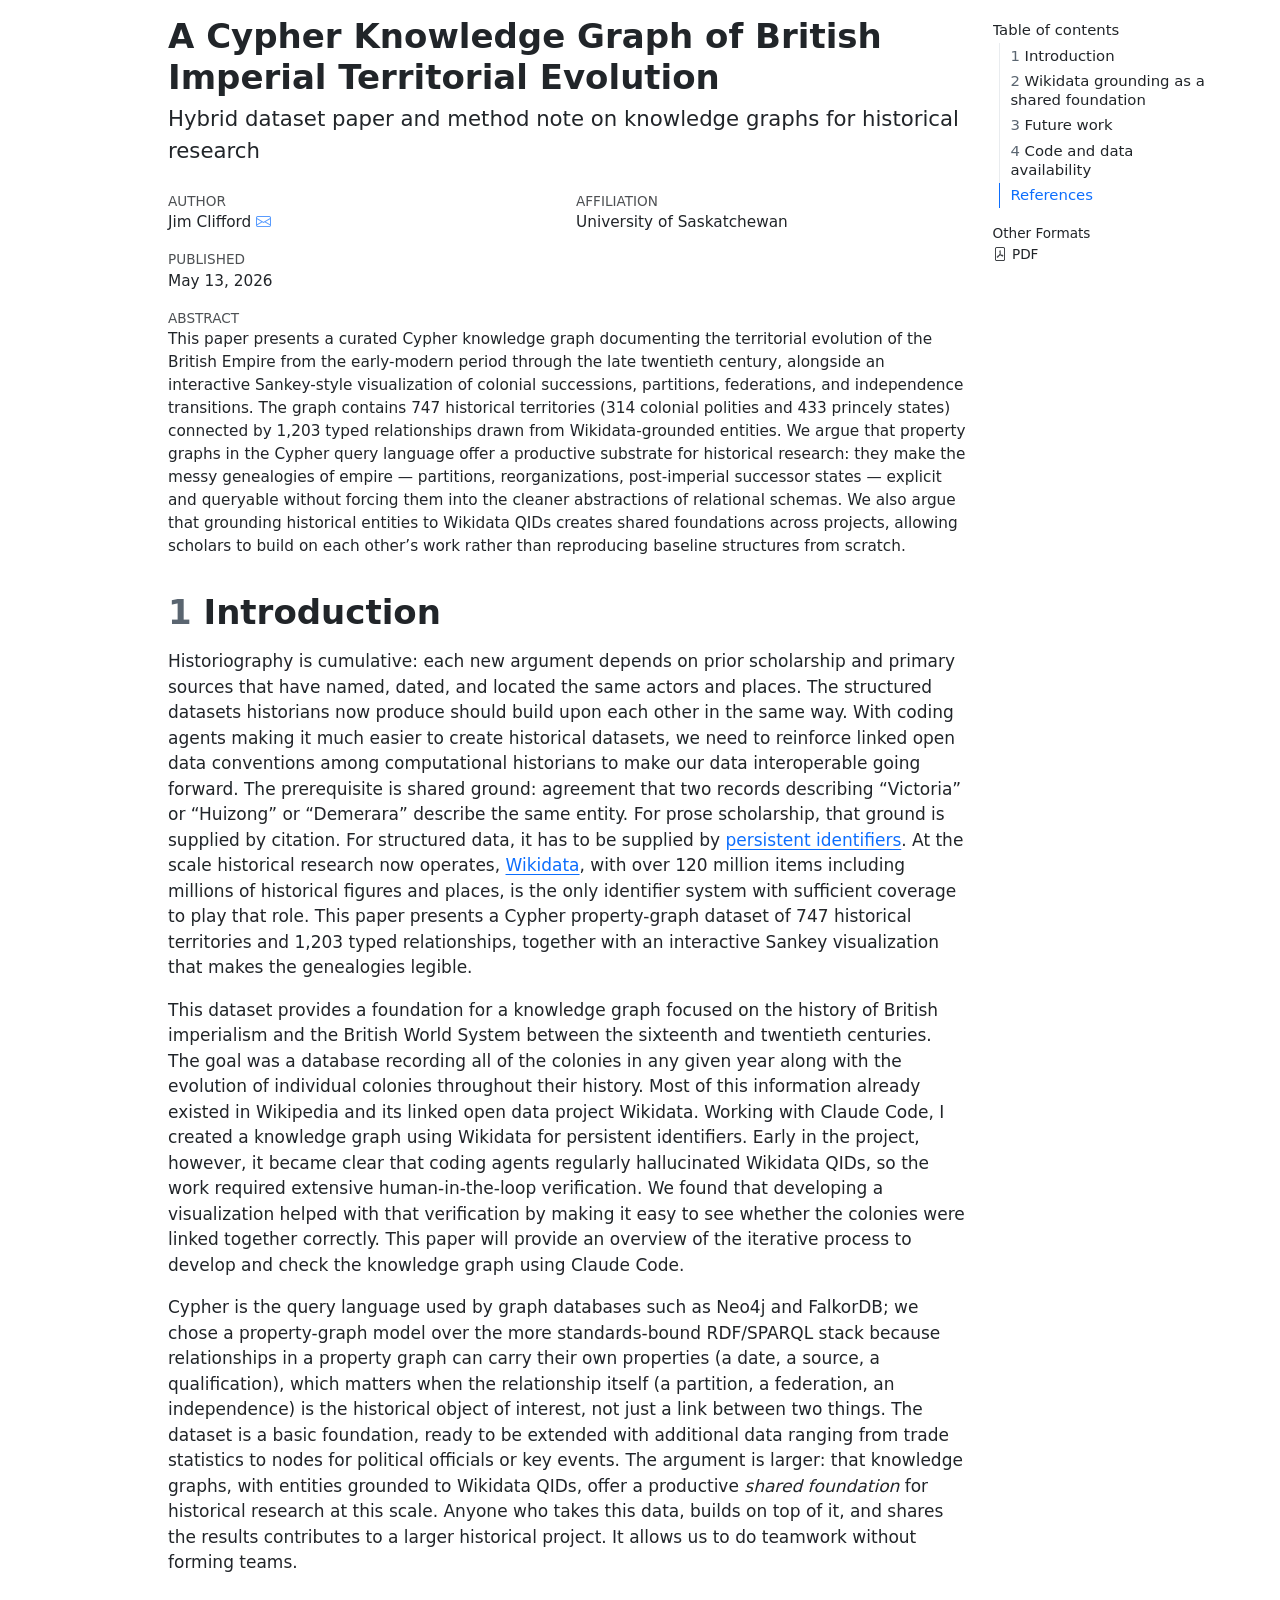
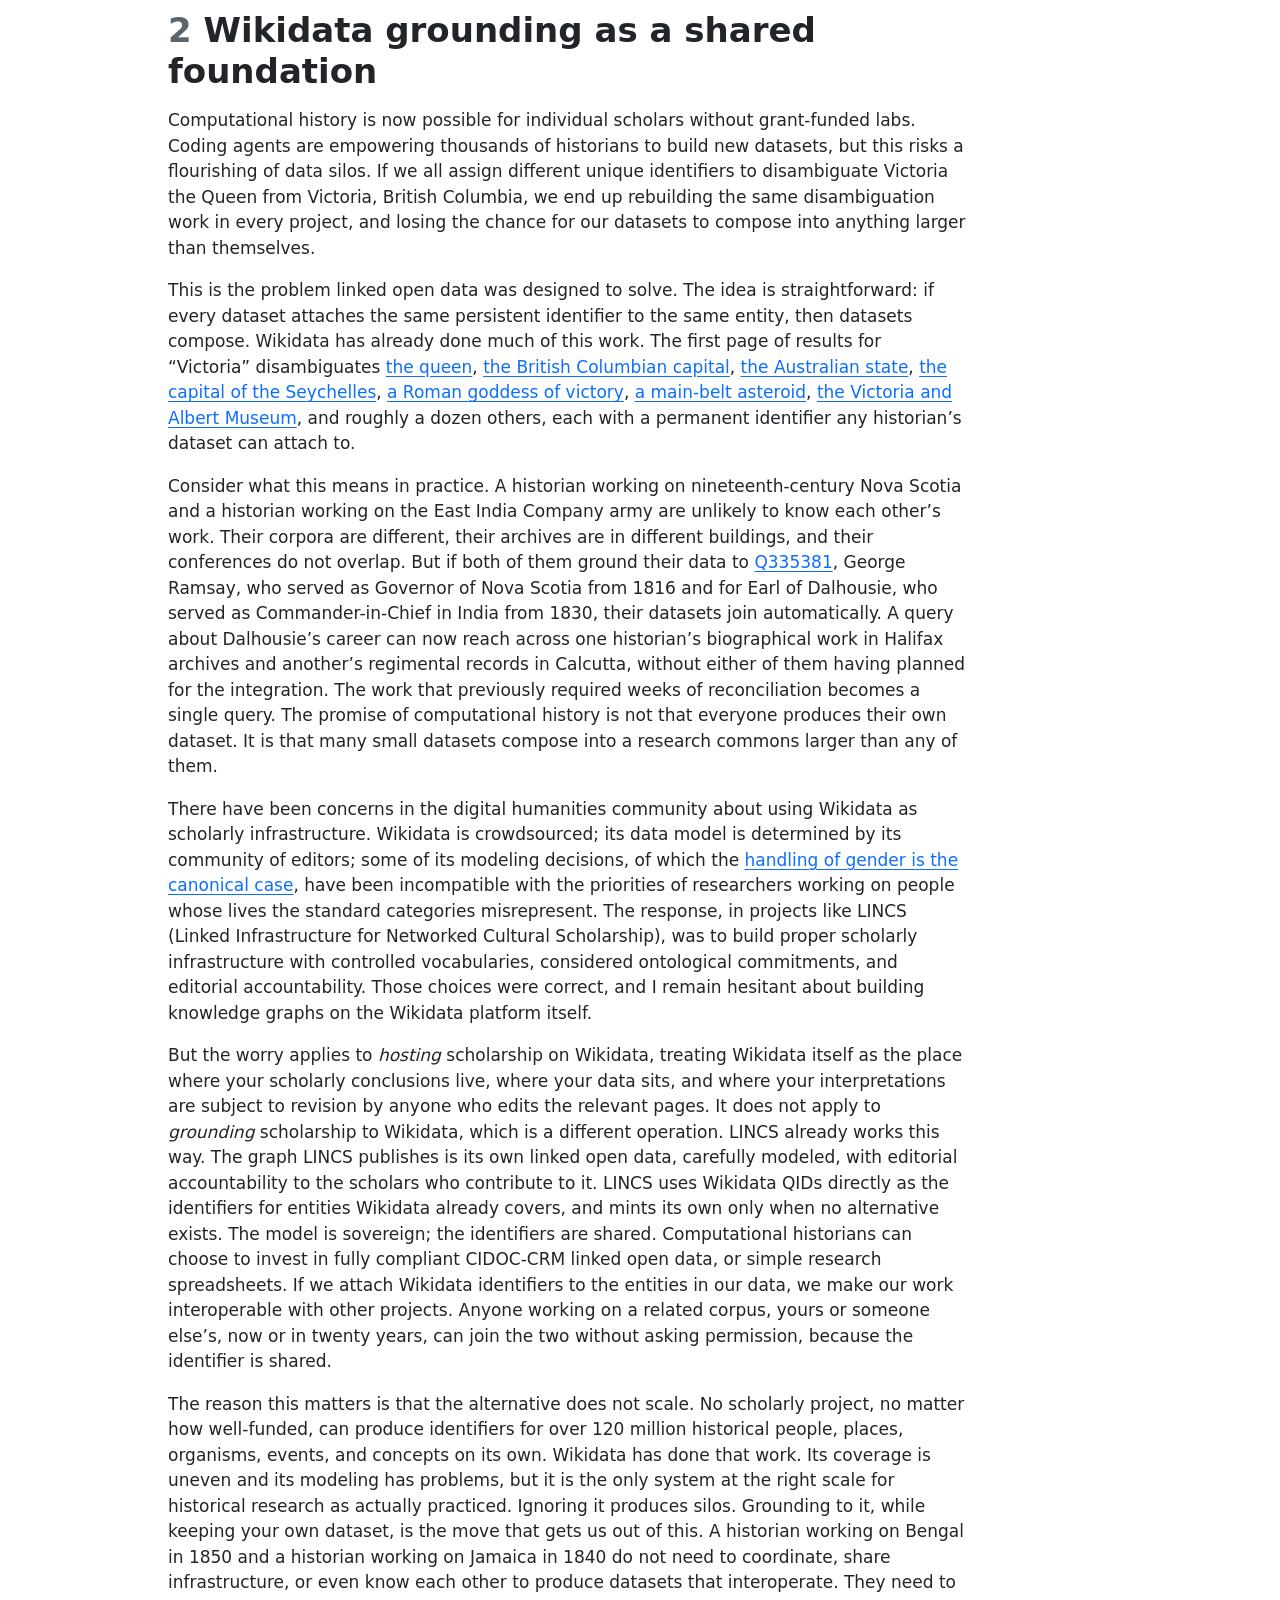
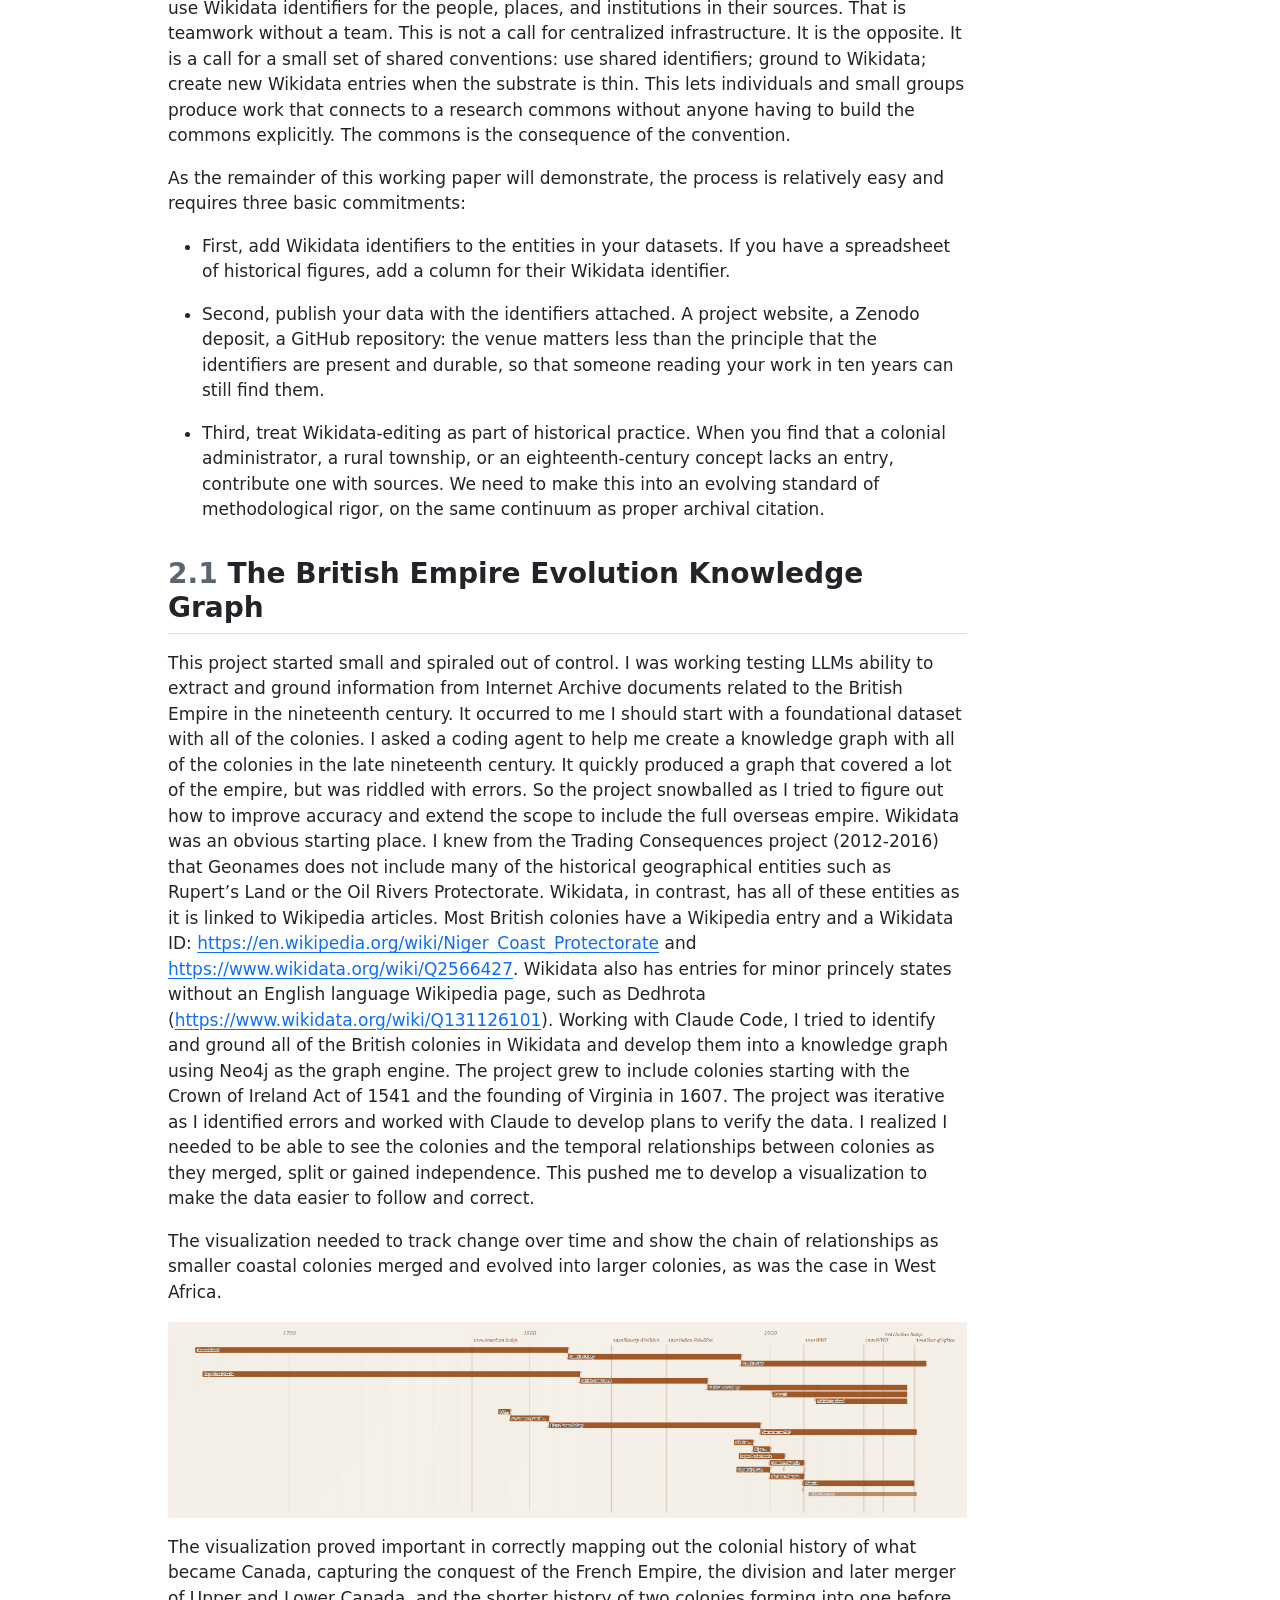
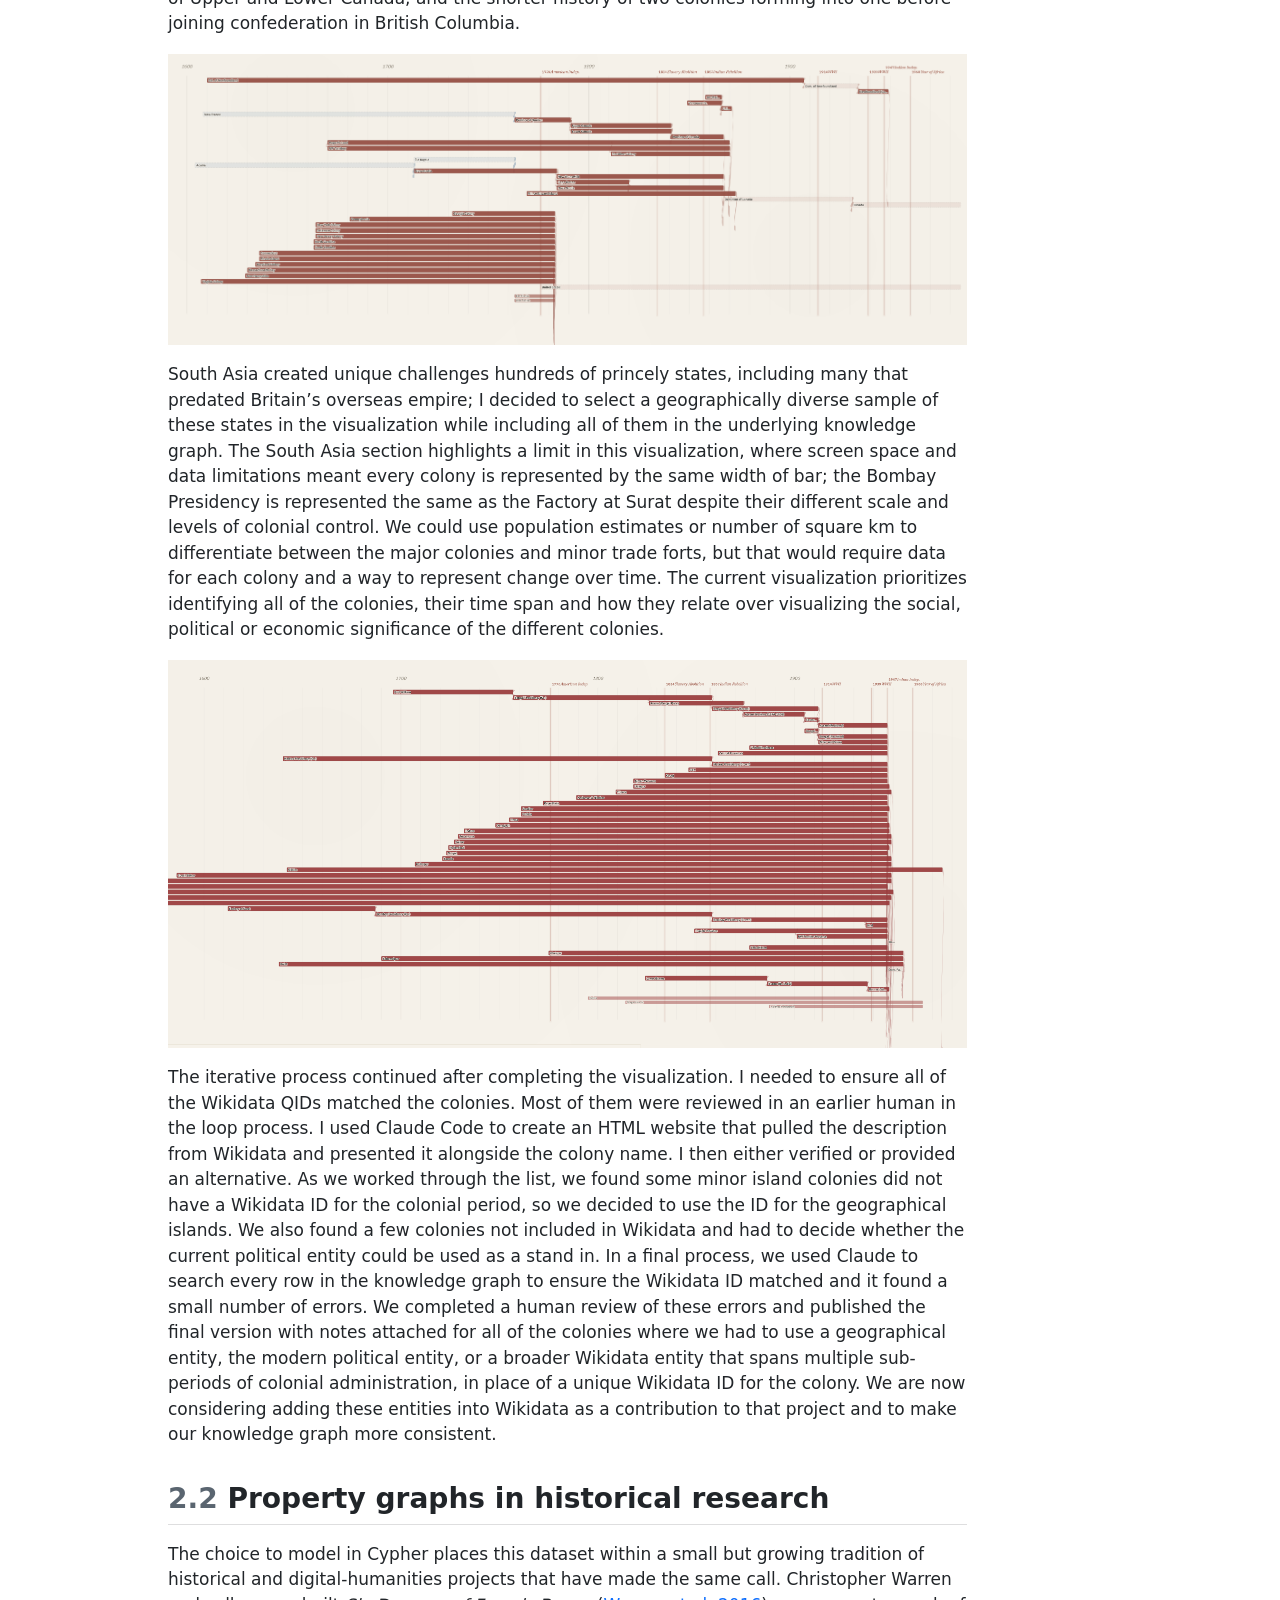
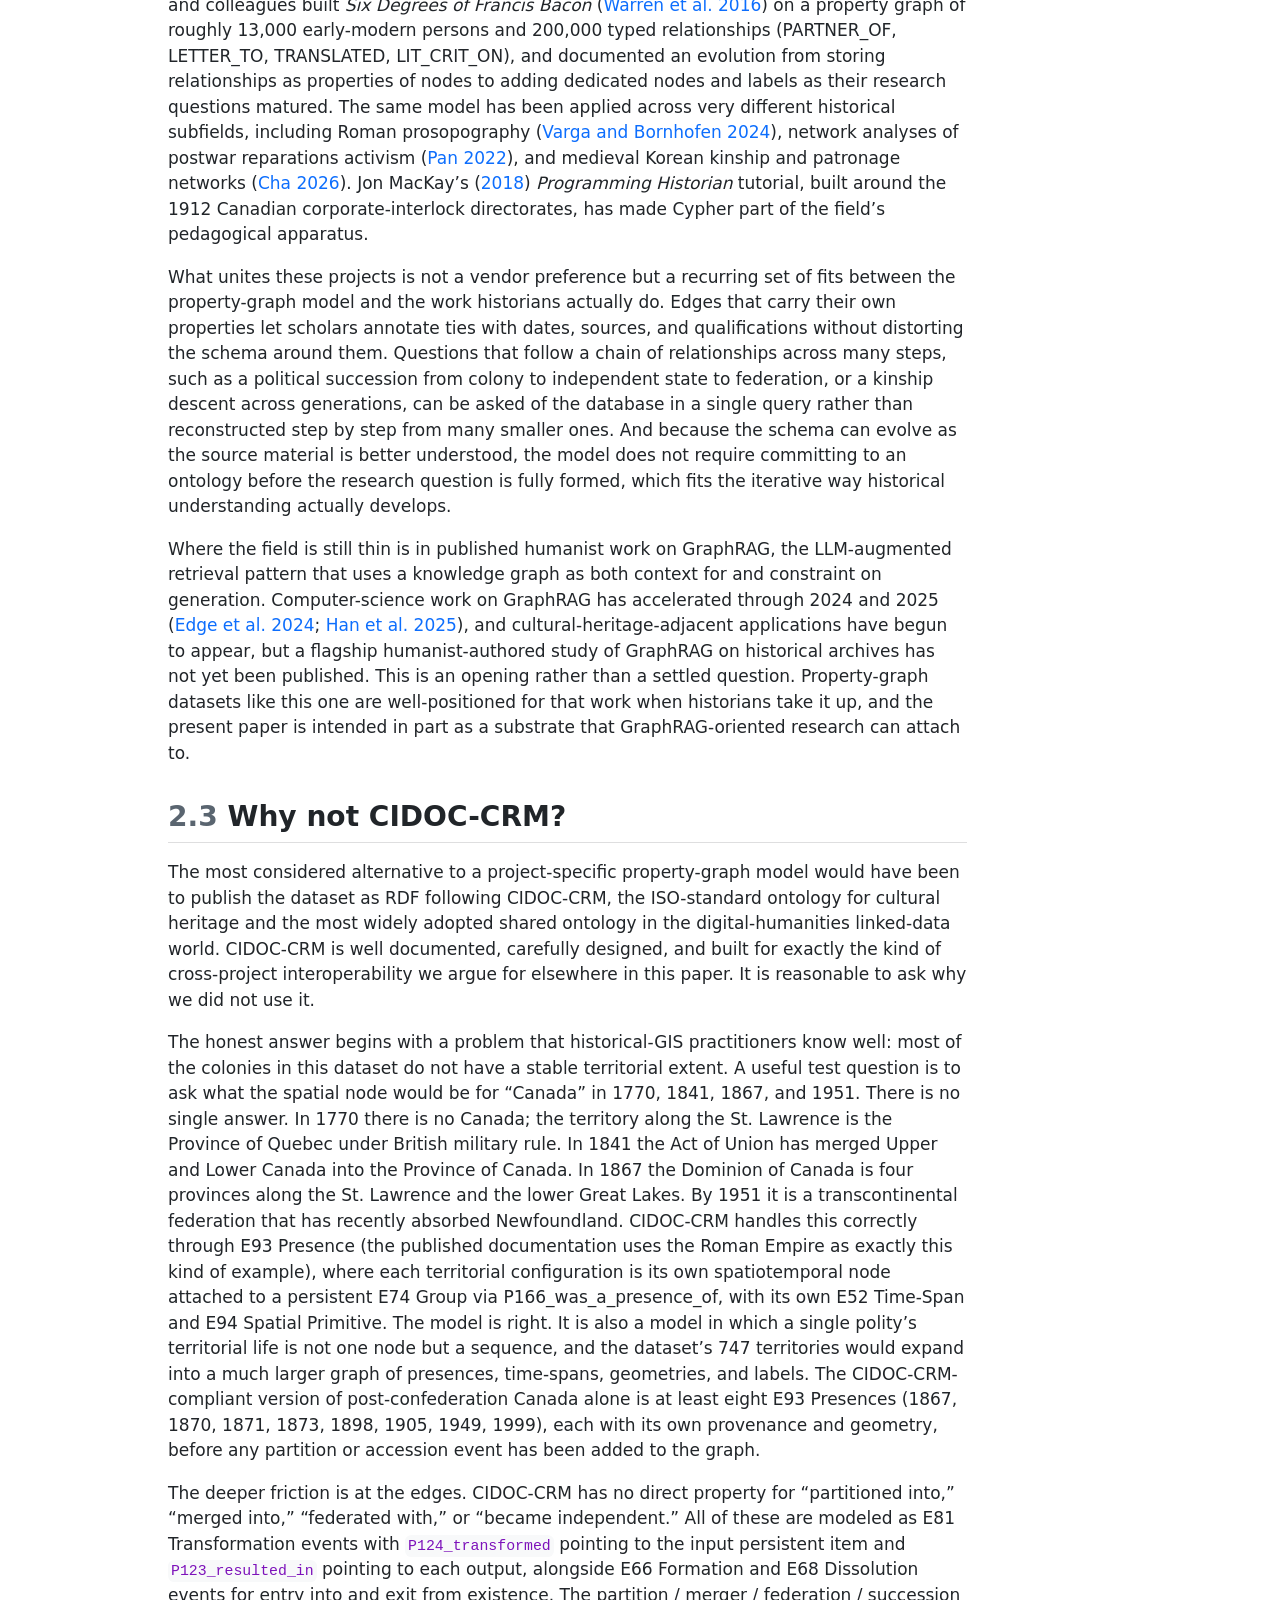
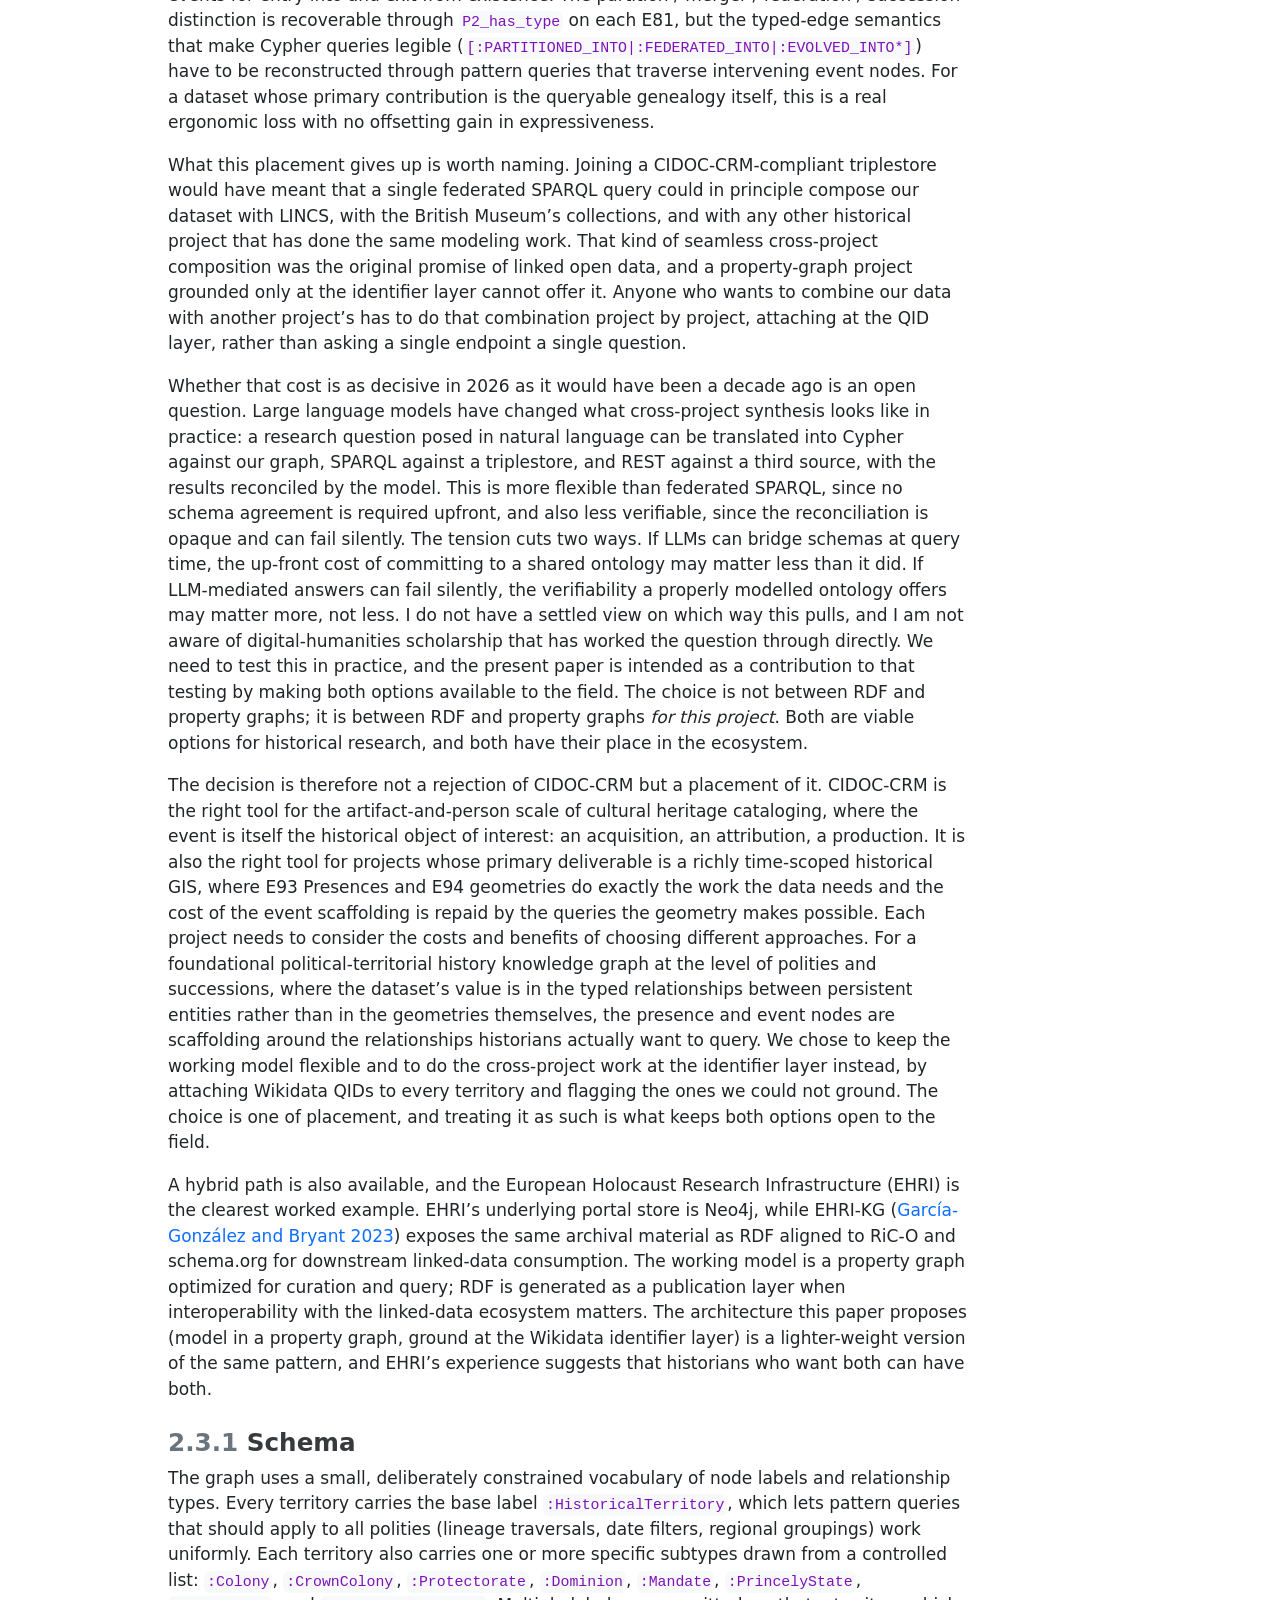
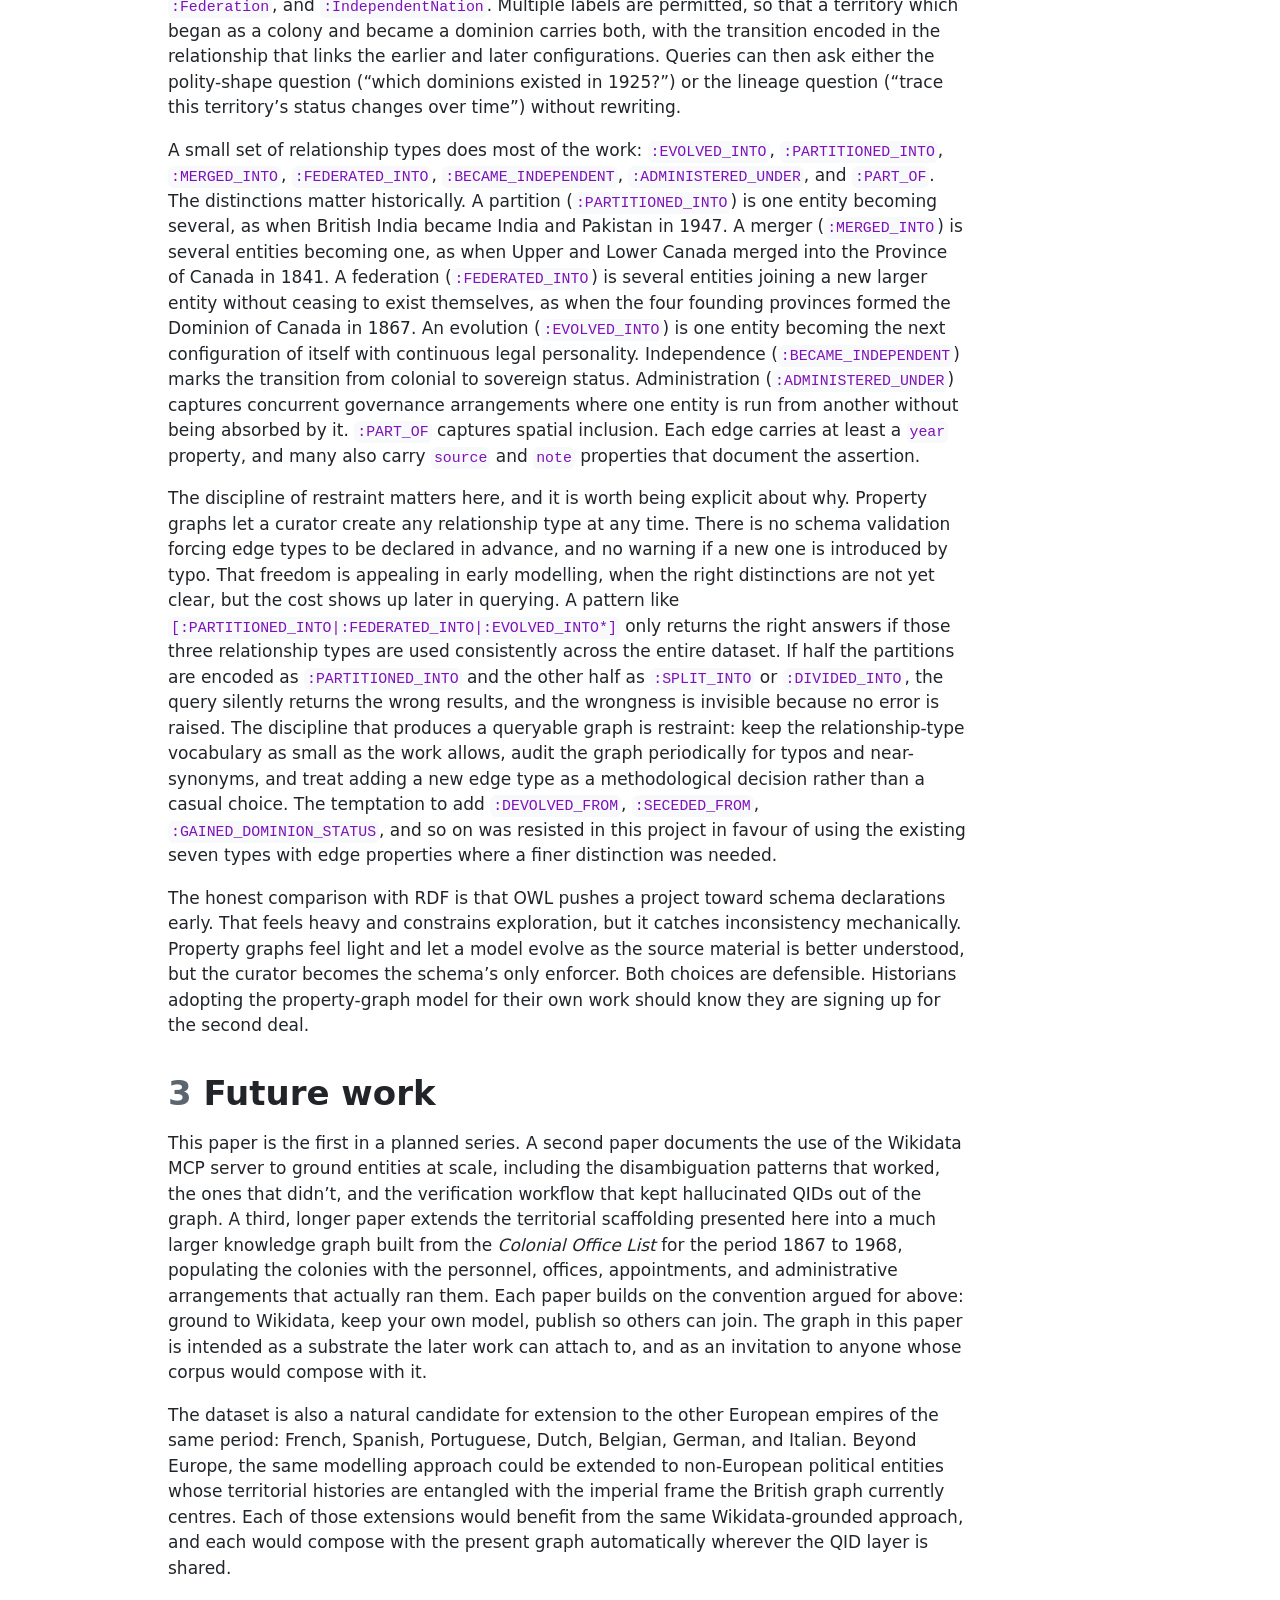
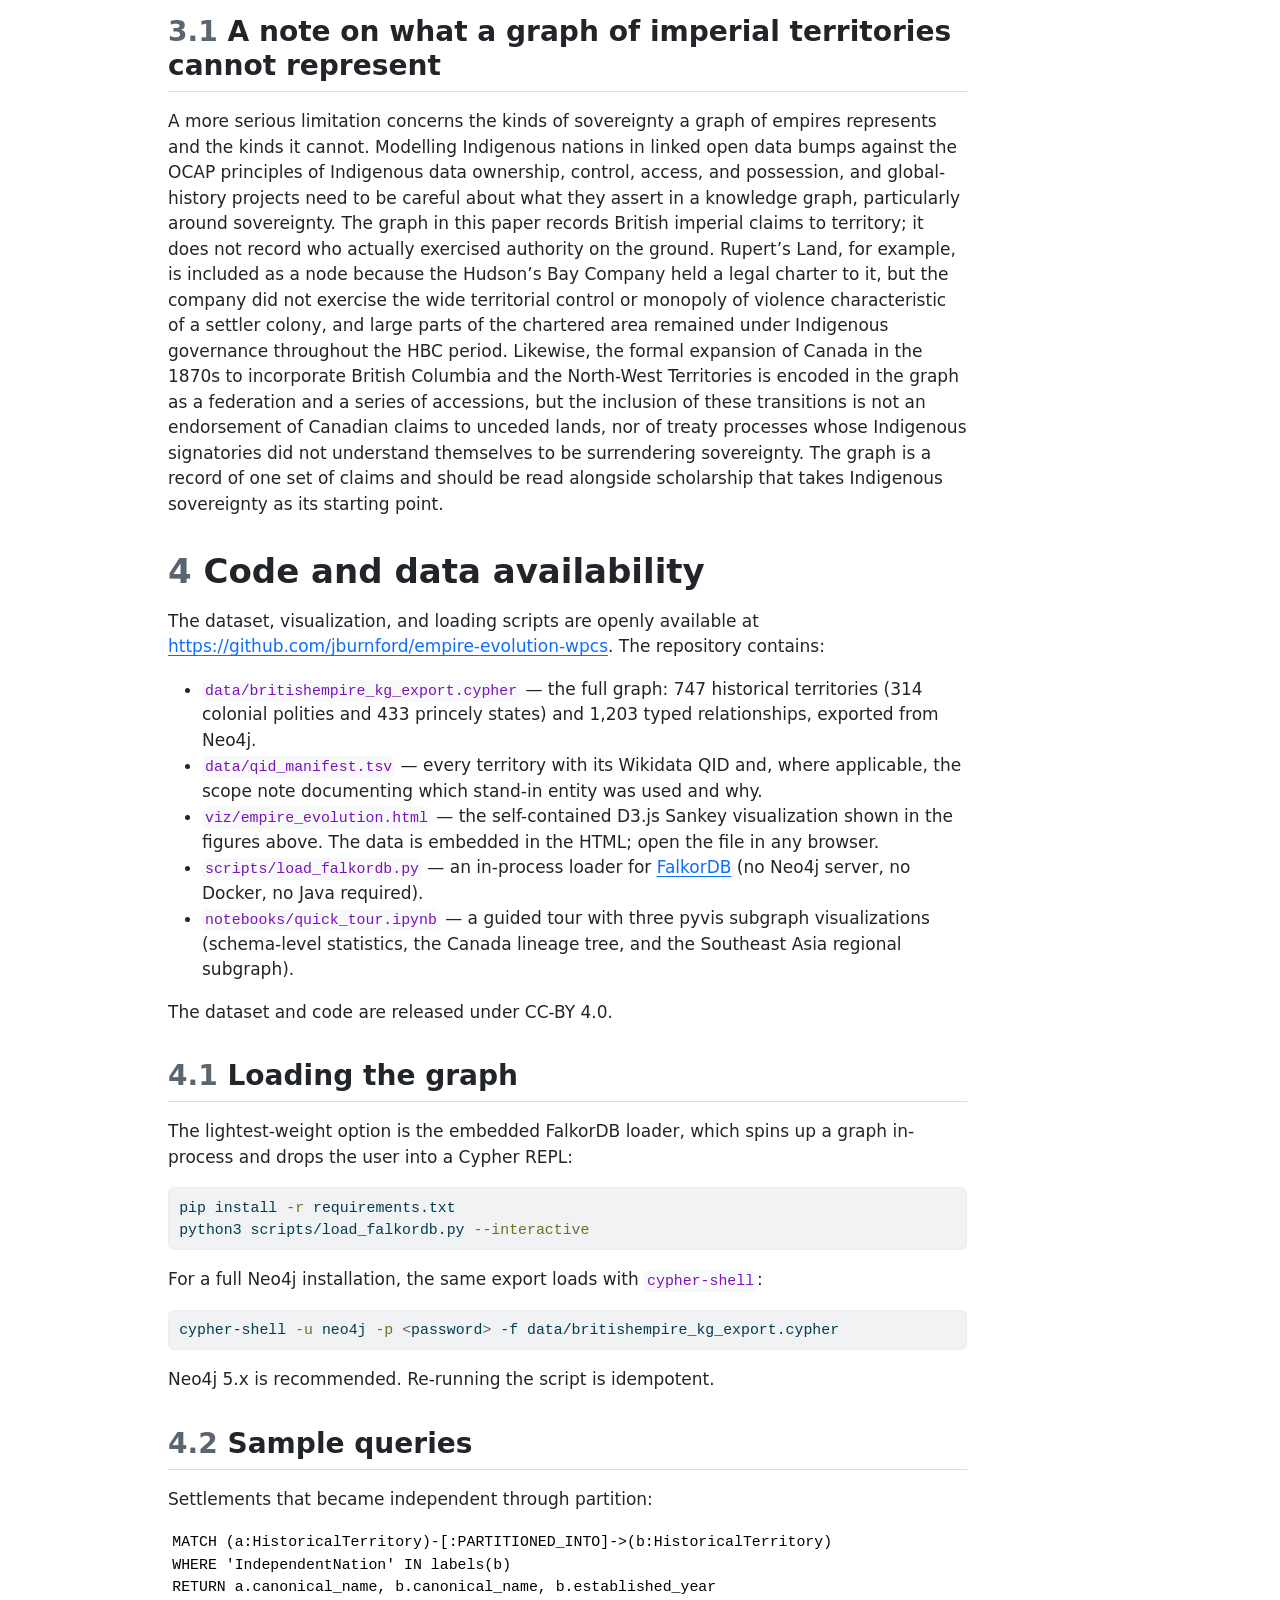
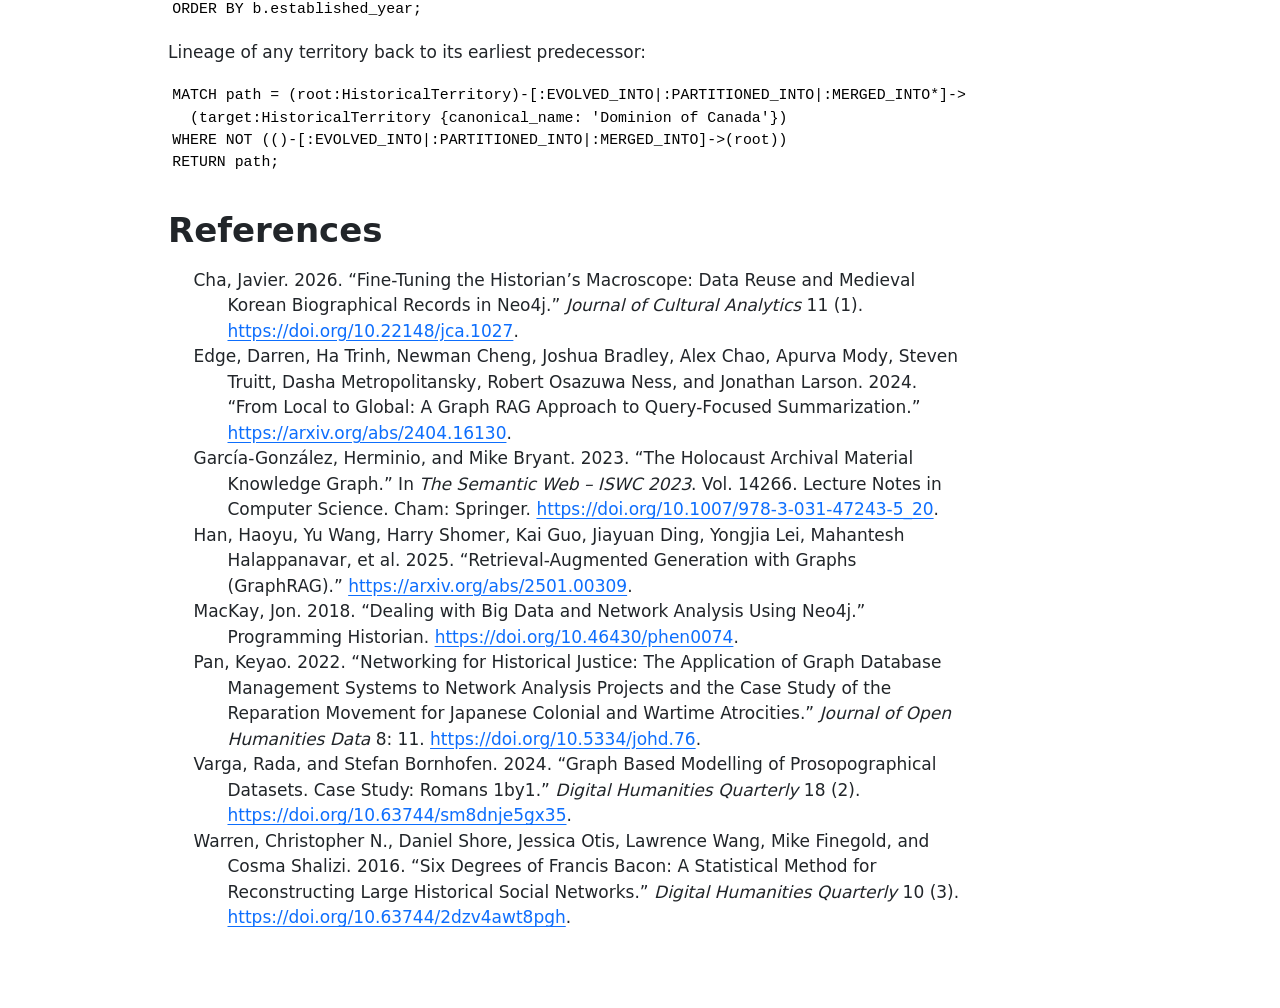
==== commit f188318c: "Built site for gh-pages" ====
--- a/index.html
+++ b/index.html
@@ -173,9 +173,9 @@
 
 <section id="introduction" class="level1" data-number="1">
 <h1 data-number="1"><span class="header-section-number">1</span> Introduction</h1>
-<p>Historiography is cumulative: each new argument depends on prior scholarship that has already named, dated, and located the same actors and places. The structured datasets historians now produce should build upon each other in the same way. With coding agents making it much easier to create historical datasets, we need to reinforce linked open data conventions among computational historians to make our data interoperable going forward. The prerequisite is shared ground: agreement that two records describing “Victoria” or “Huizong” or “Demerara” describe the same entity. For prose scholarship, that ground is supplied by citation. For structured data, it has to be supplied by <a href="https://en.wikipedia.org/wiki/Persistent_identifier">persistent identifiers</a>. At the scale historical research now operates, <a href="https://www.wikidata.org/wiki/Wikidata:Main_Page">Wikidata</a>, with over 120 million items including millions of historical figures and places, is the only identifier system with sufficient coverage to play that role. This working paper describes the creation of a knowledge graph focused on the evolution of the British Empire between the sixteenth and twentieth centuries.</p>
+<p>Historiography is cumulative: each new argument depends on prior scholarship and primary sources that have named, dated, and located the same actors and places. The structured datasets historians now produce should build upon each other in the same way. With coding agents making it much easier to create historical datasets, we need to reinforce linked open data conventions among computational historians to make our data interoperable going forward. The prerequisite is shared ground: agreement that two records describing “Victoria” or “Huizong” or “Demerara” describe the same entity. For prose scholarship, that ground is supplied by citation. For structured data, it has to be supplied by <a href="https://en.wikipedia.org/wiki/Persistent_identifier">persistent identifiers</a>. At the scale historical research now operates, <a href="https://www.wikidata.org/wiki/Wikidata:Main_Page">Wikidata</a>, with over 120 million items including millions of historical figures and places, is the only identifier system with sufficient coverage to play that role. This paper presents a Cypher property-graph dataset of 747 historical territories and 1,203 typed relationships, together with an interactive Sankey visualization that makes the genealogies legible.</p>
 <p>This dataset provides a foundation for a knowledge graph focused on the history of British imperialism and the British World System between the sixteenth and twentieth centuries. The goal was a database recording all of the colonies in any given year along with the evolution of individual colonies throughout their history. Most of this information already existed in Wikipedia and its linked open data project Wikidata. Working with Claude Code, I created a knowledge graph using Wikidata for persistent identifiers. Early in the project, however, it became clear that coding agents regularly hallucinated Wikidata QIDs, so the work required extensive human-in-the-loop verification. We found that developing a visualization helped with that verification by making it easy to see whether the colonies were linked together correctly. This paper will provide an overview of the iterative process to develop and check the knowledge graph using Claude Code.</p>
-<p>This paper presents a Cypher property-graph dataset of <strong>747 historical territories and 1,203 typed relationships</strong>, together with an interactive Sankey visualization that makes the genealogies legible. Cypher is the query language used by graph databases such as Neo4j and FalkorDB; we chose a property-graph model over the more standards-bound RDF/SPARQL stack because relationships in a property graph can carry their own properties (a date, a source, a qualification), which matters when the relationship itself (a partition, a federation, an independence) is the historical object of interest, not just a link between two things. The dataset is a basic foundation, ready to be extended with additional data ranging from trade statistics to nodes for political officials or key events. The argument is larger: that knowledge graphs, with entities grounded to Wikidata QIDs, offer a productive <em>shared foundation</em> for historical research at this scale. Anyone who takes this data, builds on top of it, and shares the results contributes to a larger historical project. It allows us to do teamwork without forming teams.</p>
+<p>Cypher is the query language used by graph databases such as Neo4j and FalkorDB; we chose a property-graph model over the more standards-bound RDF/SPARQL stack because relationships in a property graph can carry their own properties (a date, a source, a qualification), which matters when the relationship itself (a partition, a federation, an independence) is the historical object of interest, not just a link between two things. The dataset is a basic foundation, ready to be extended with additional data ranging from trade statistics to nodes for political officials or key events. The argument is larger: that knowledge graphs, with entities grounded to Wikidata QIDs, offer a productive <em>shared foundation</em> for historical research at this scale. Anyone who takes this data, builds on top of it, and shares the results contributes to a larger historical project. It allows us to do teamwork without forming teams.</p>
 </section>
 <section id="wikidata-grounding-as-a-shared-foundation" class="level1" data-number="2">
 <h1 data-number="2"><span class="header-section-number">2</span> Wikidata grounding as a shared foundation</h1>
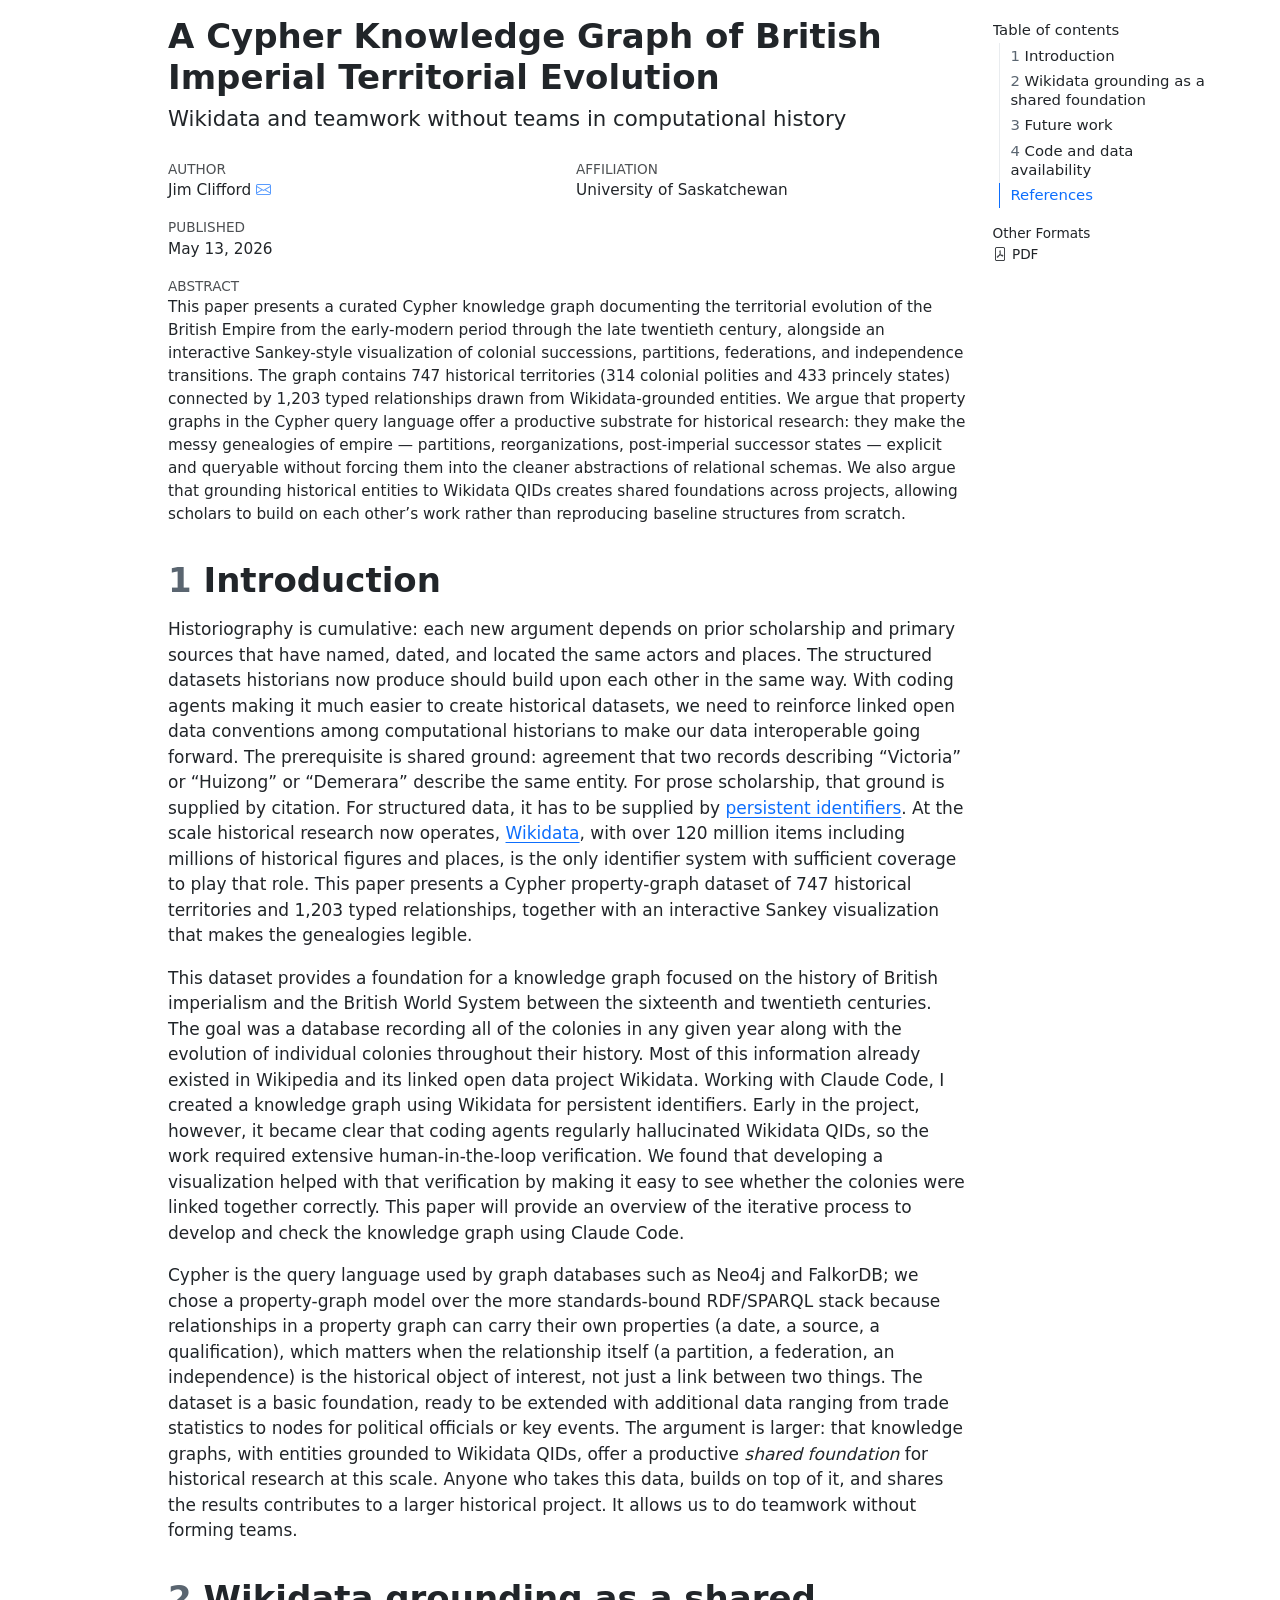
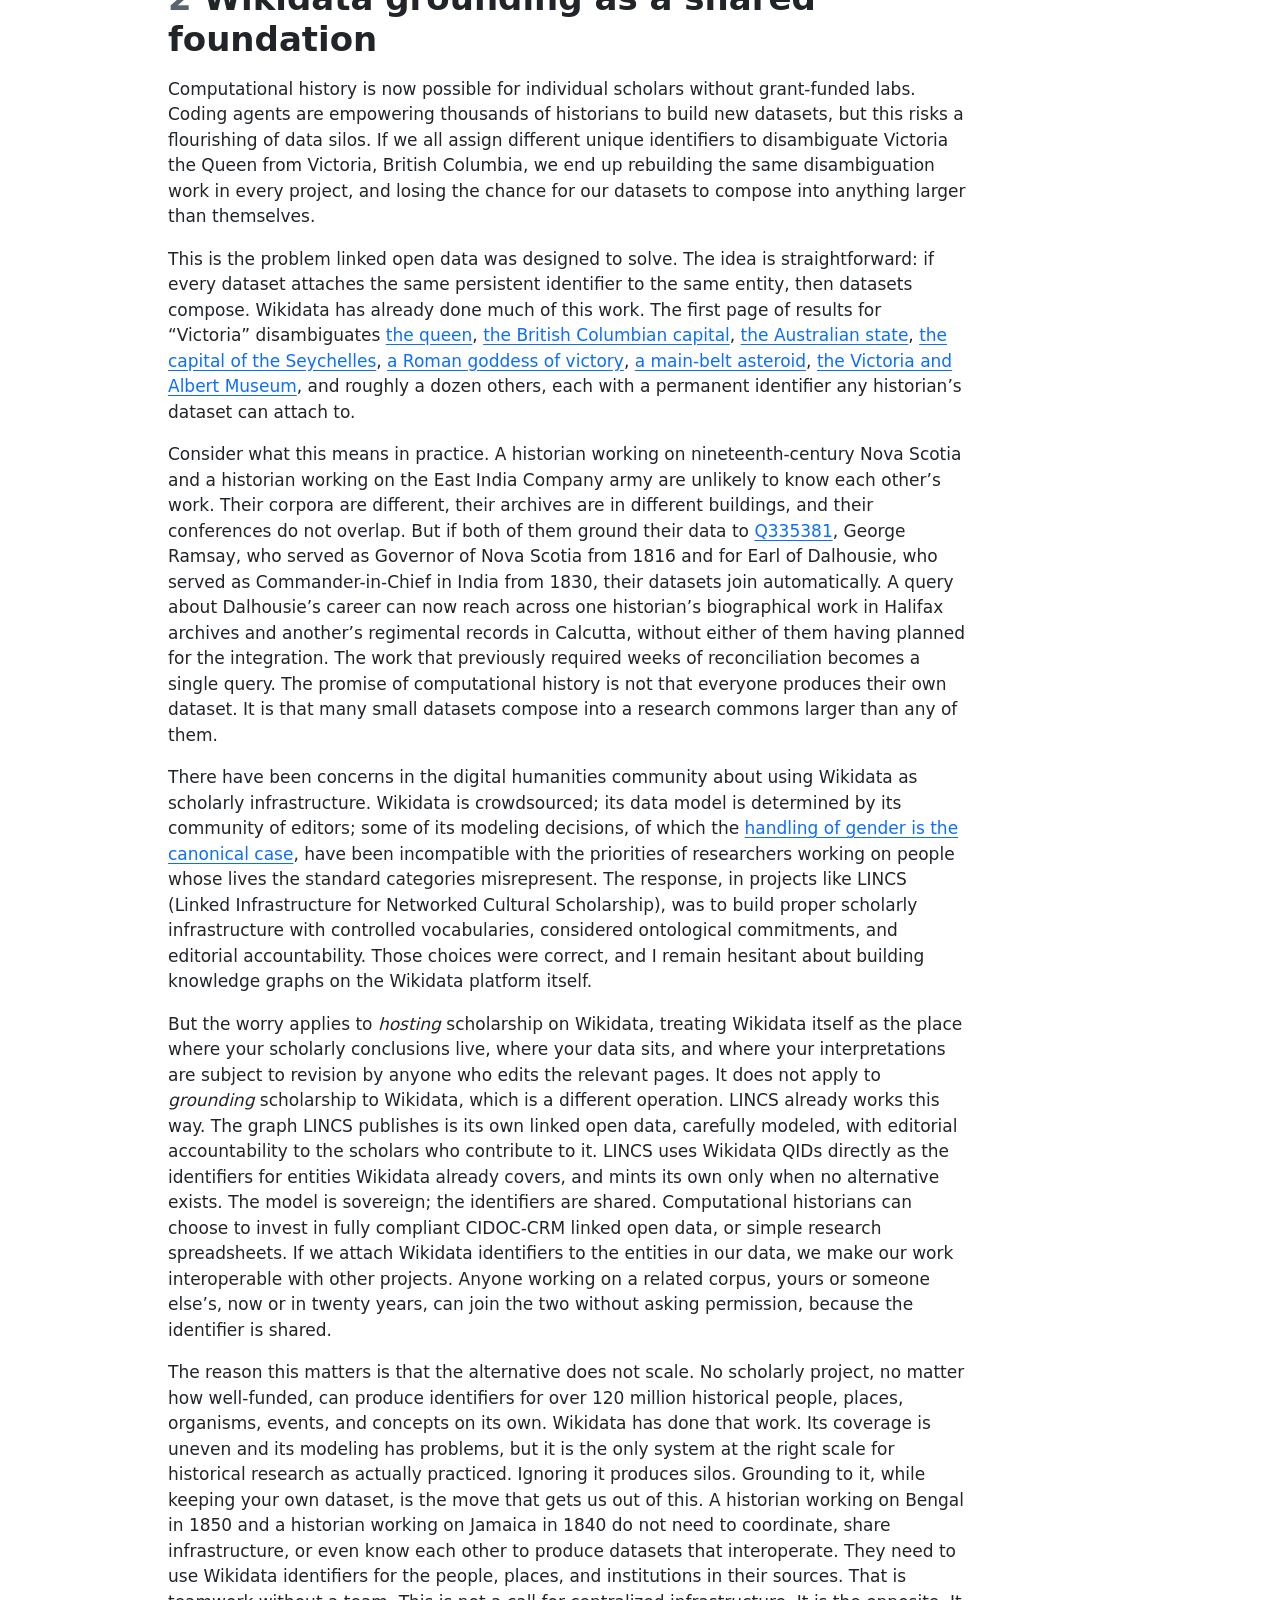
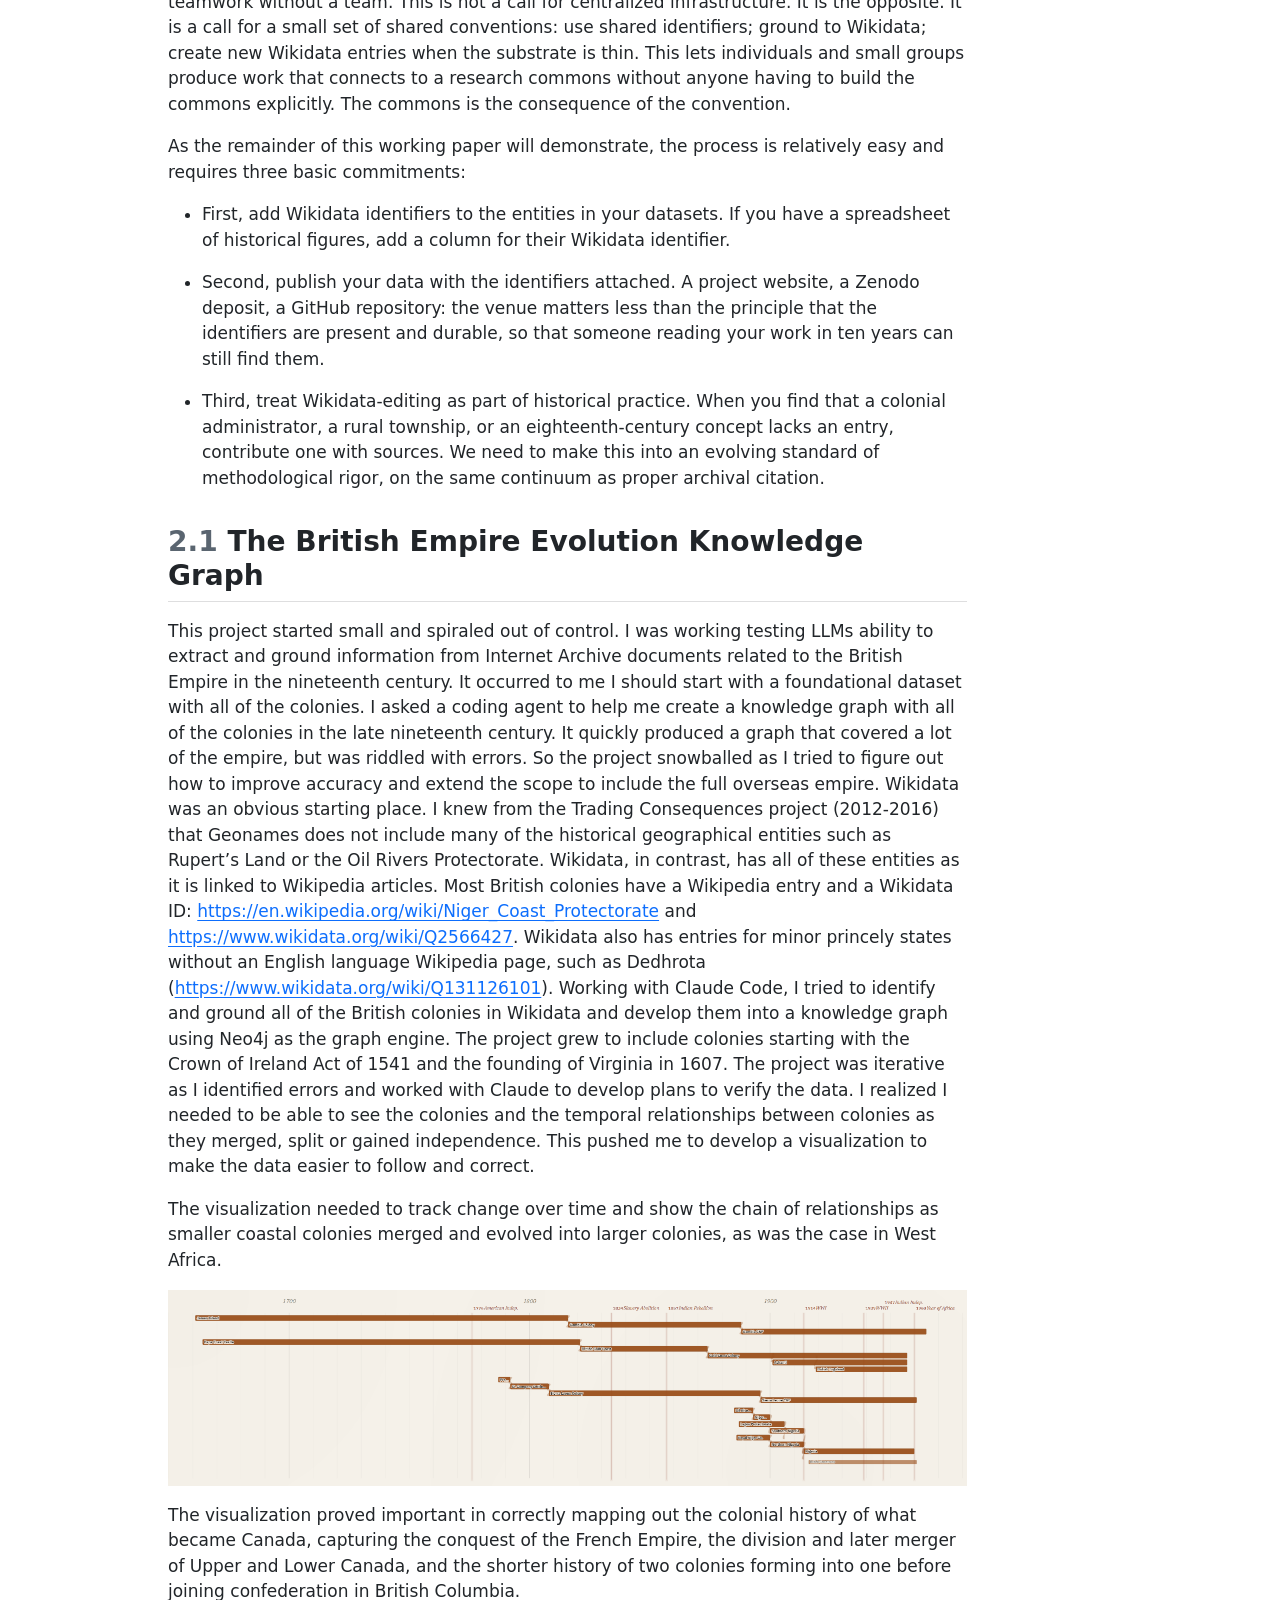
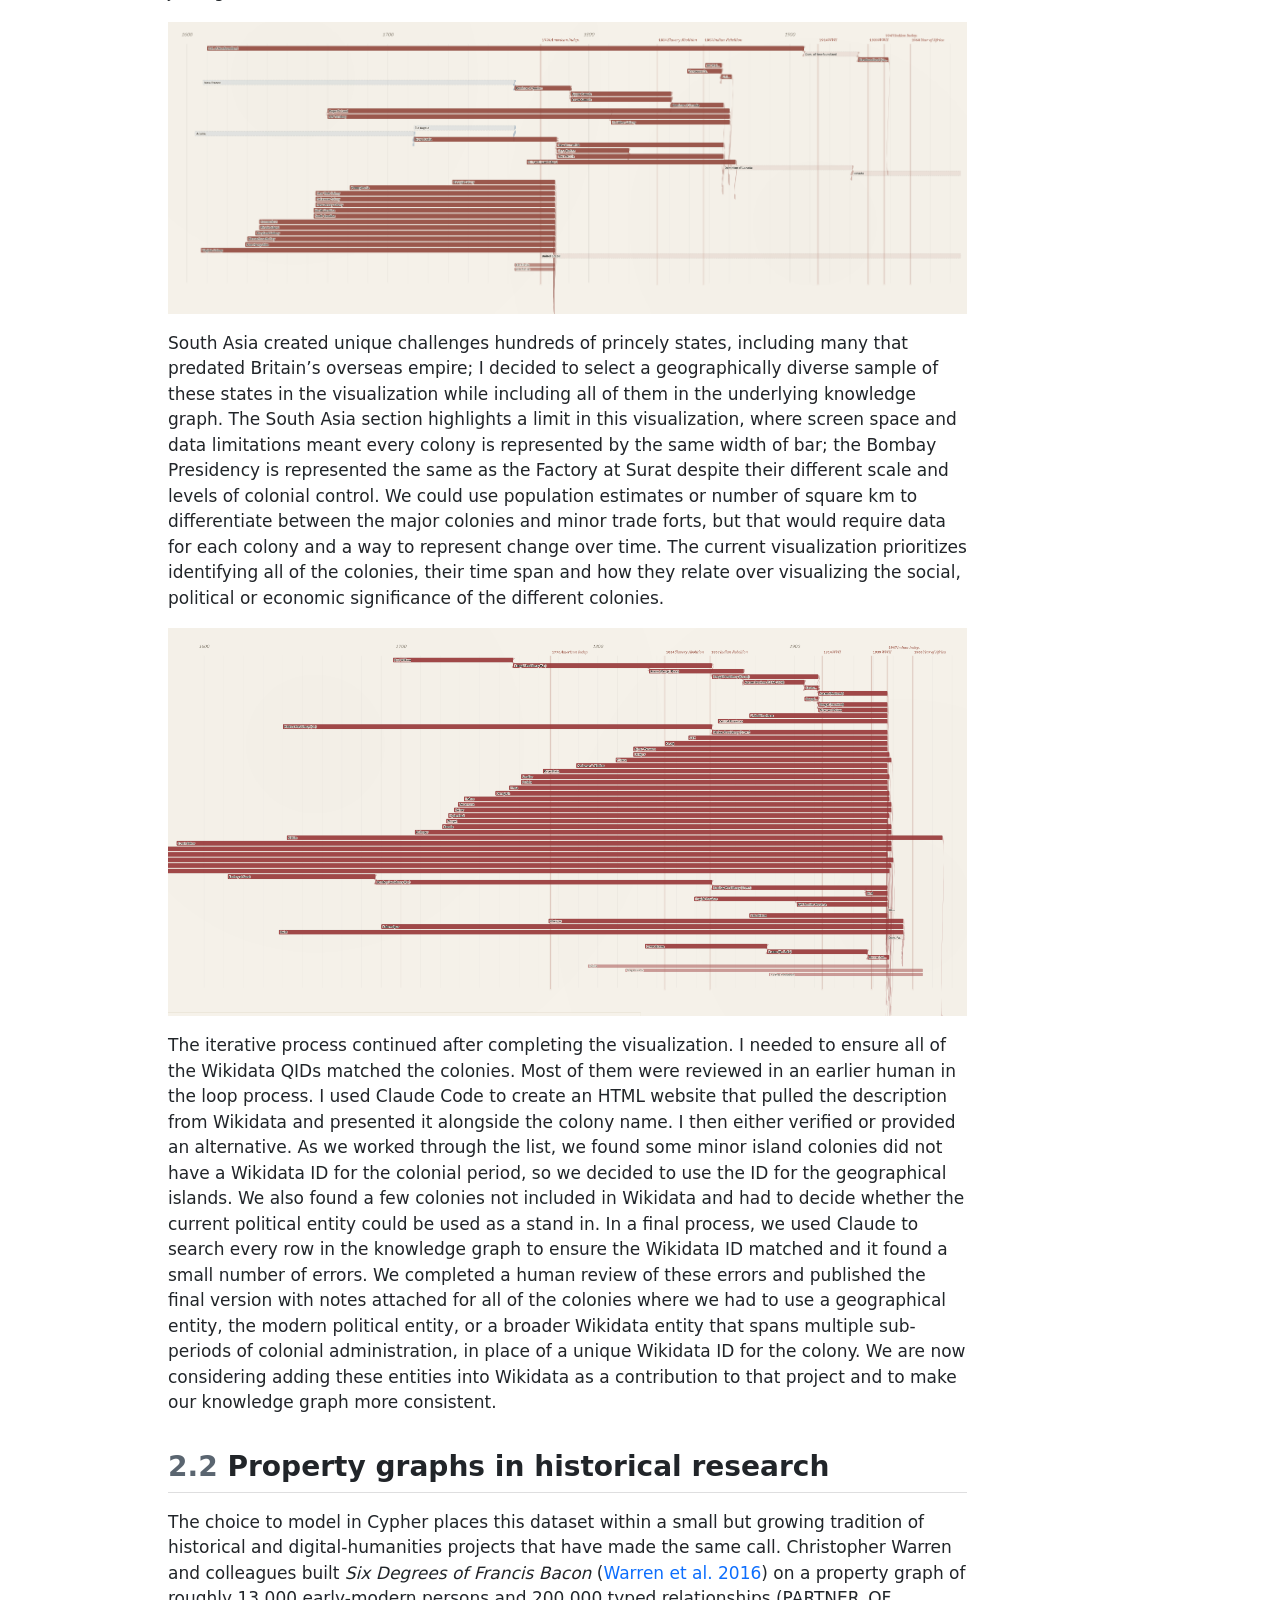
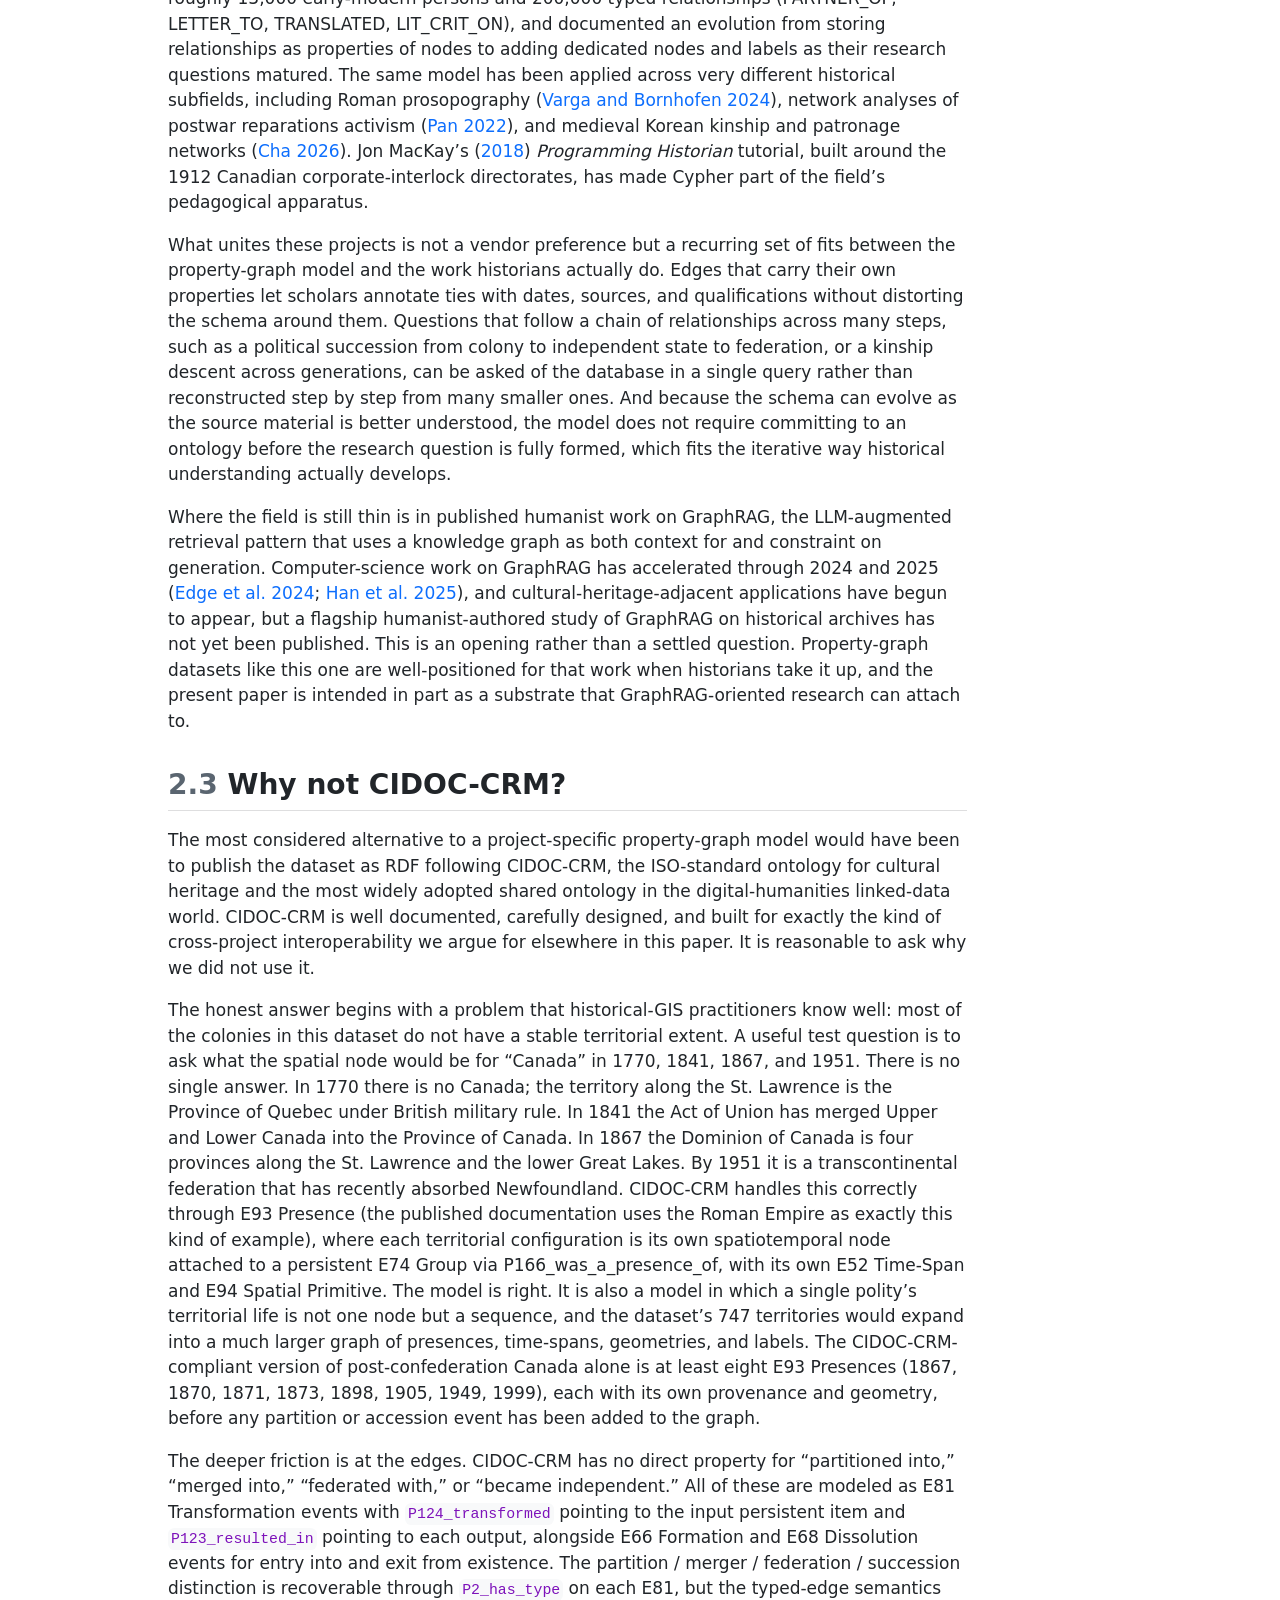
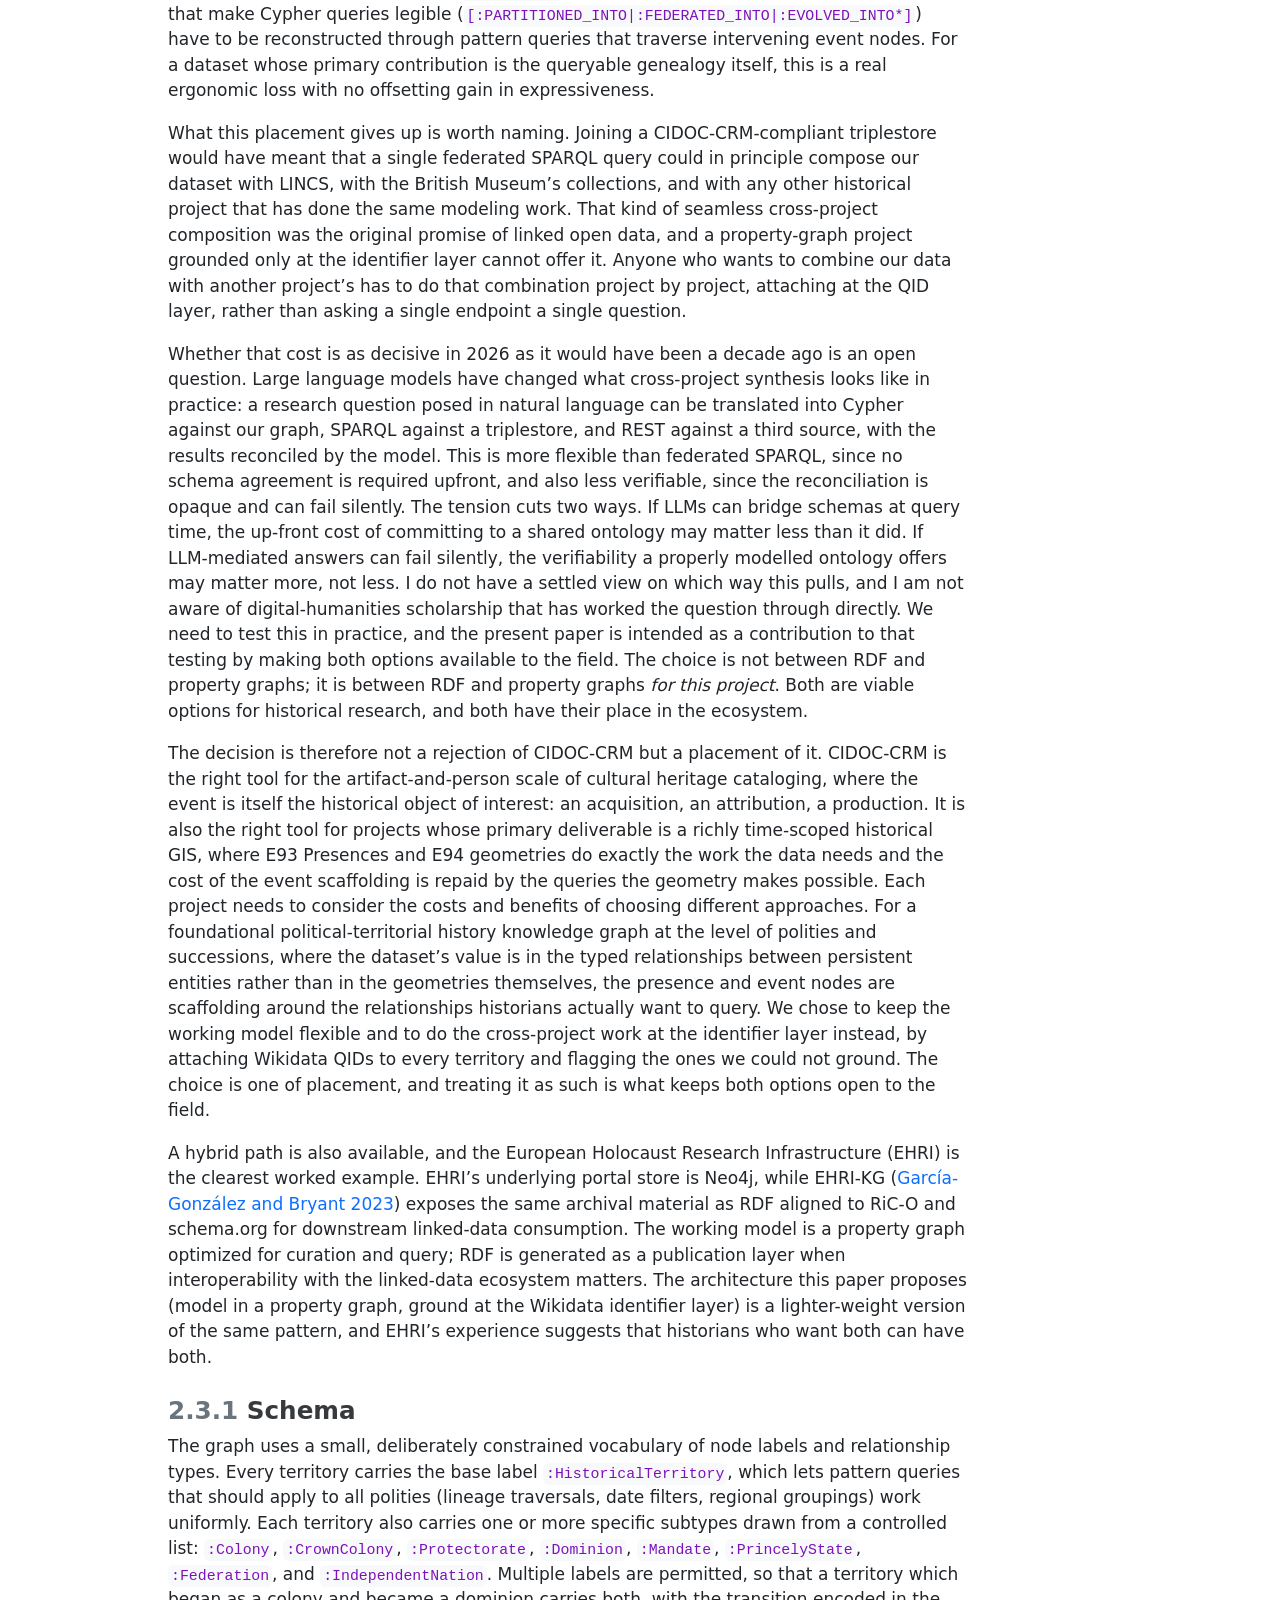
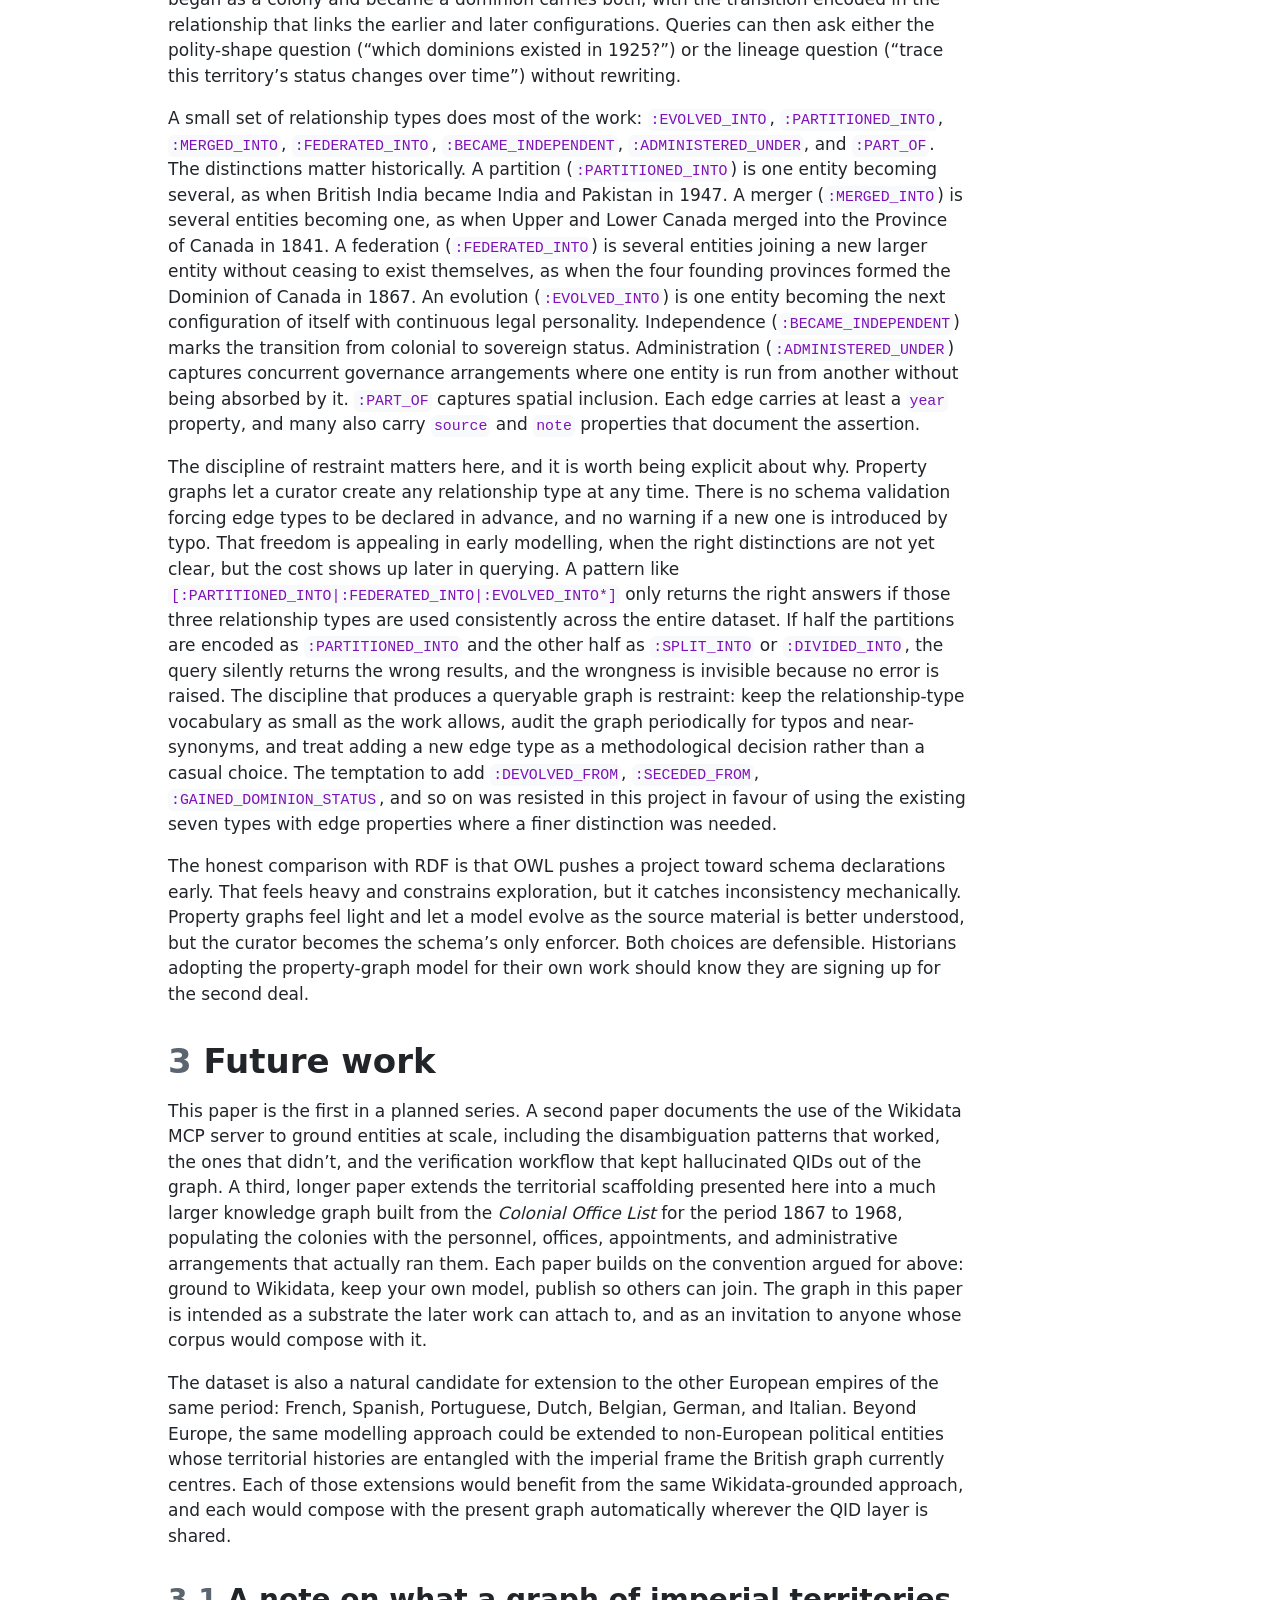
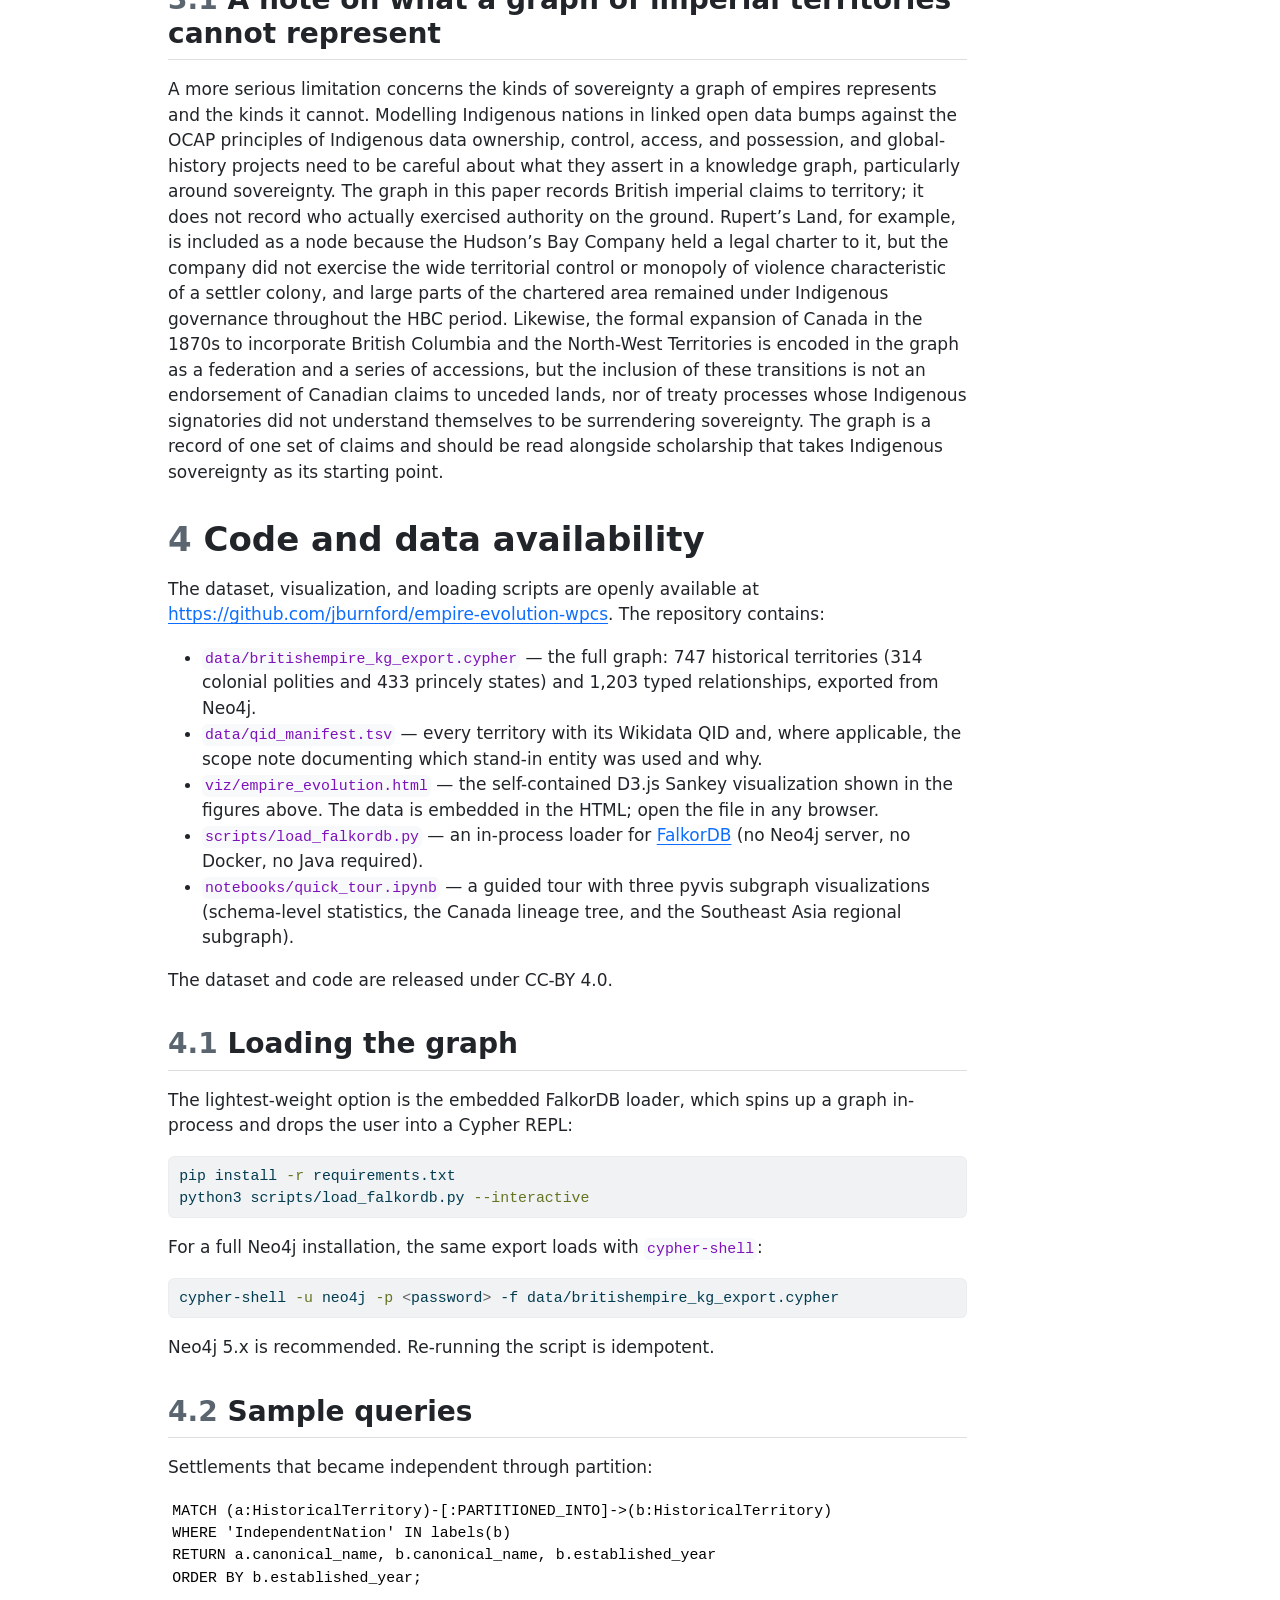
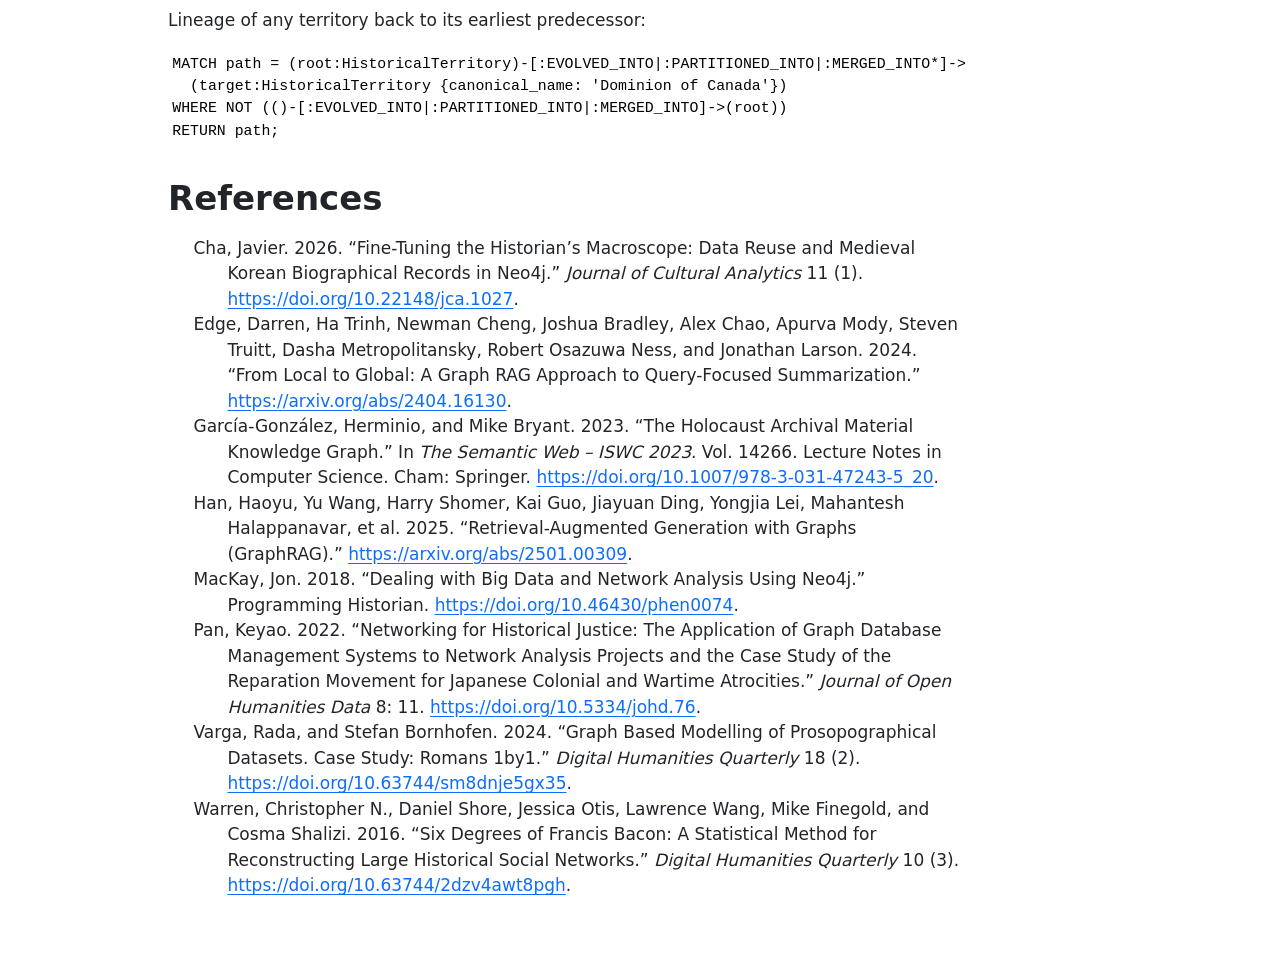
==== commit 8a66e55e: "Built site for gh-pages" ====
--- a/index.html
+++ b/index.html
@@ -129,7 +129,7 @@
 <header id="title-block-header" class="quarto-title-block default">
 <div class="quarto-title">
 <h1 class="title">A Cypher Knowledge Graph of British Imperial Territorial Evolution</h1>
-<p class="subtitle lead">Hybrid dataset paper and method note on knowledge graphs for historical research</p>
+<p class="subtitle lead">Wikidata and teamwork without teams in computational history</p>
 </div>
 
 
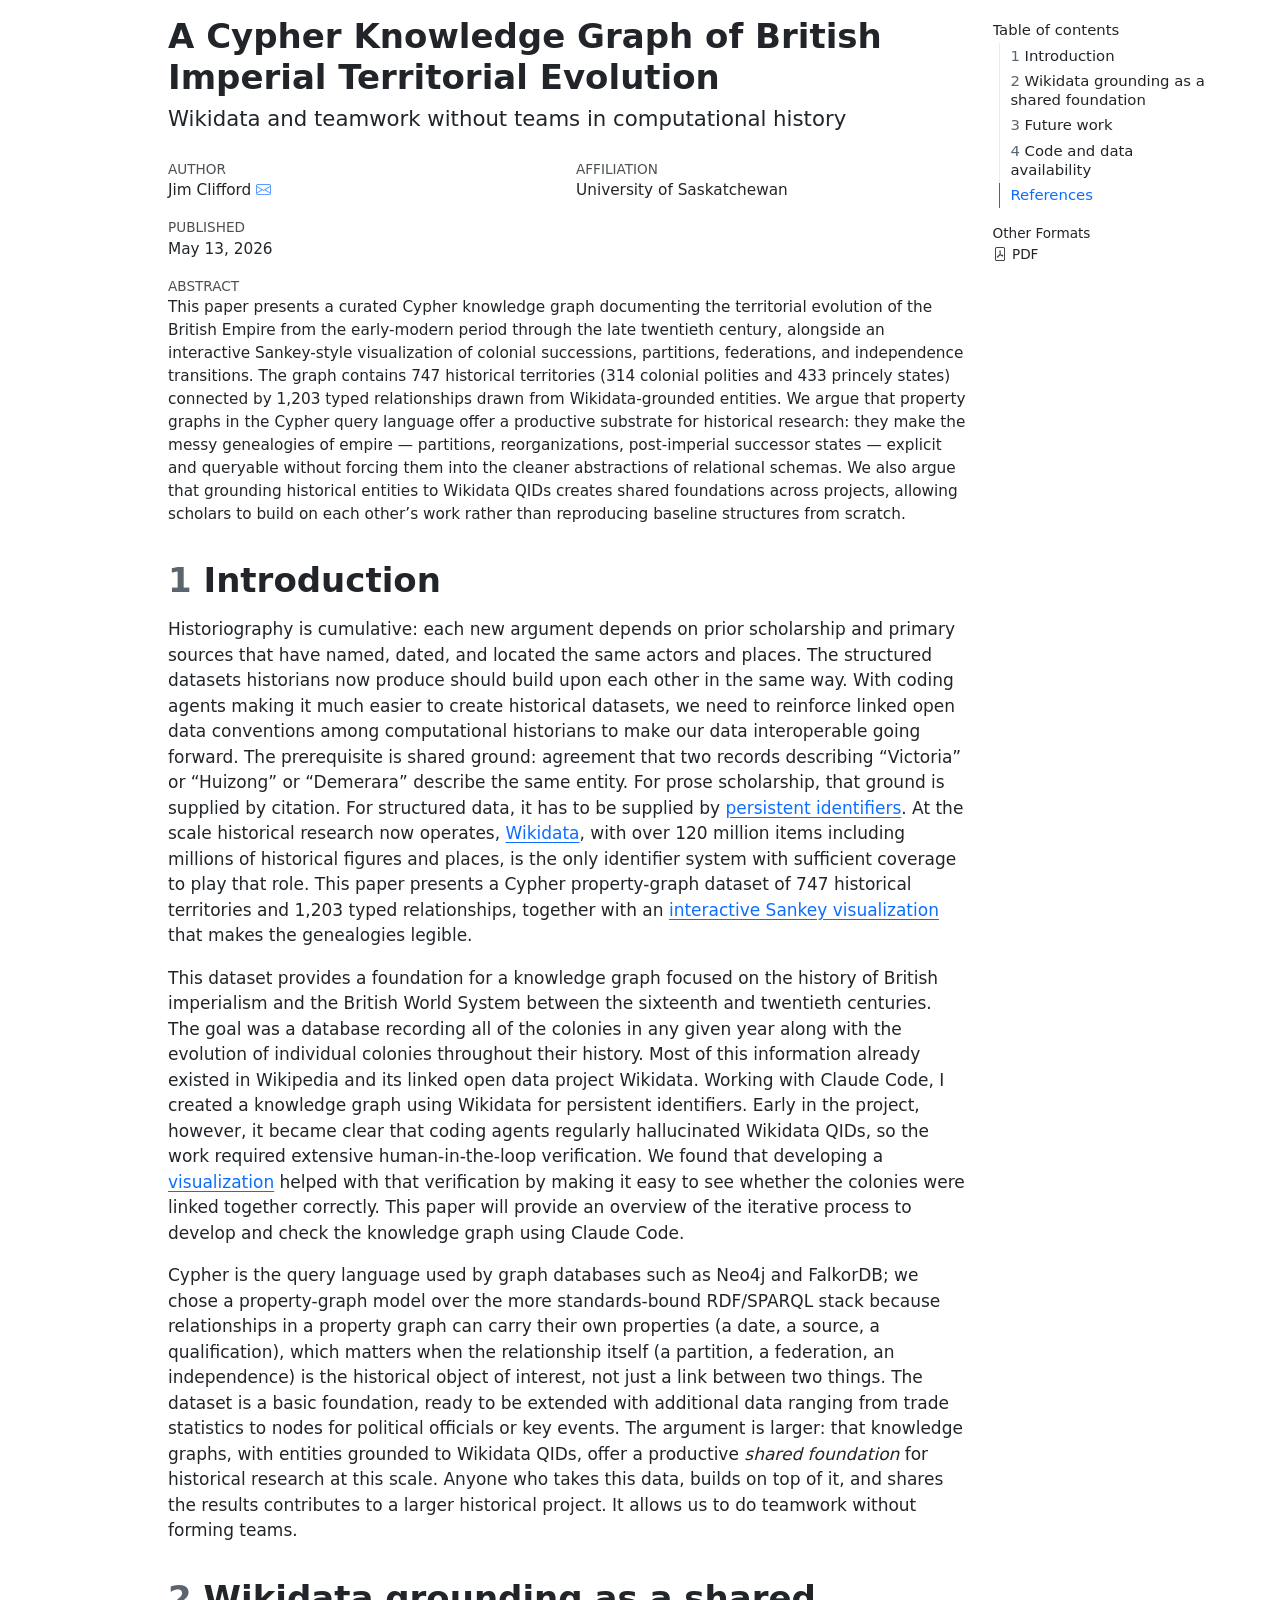
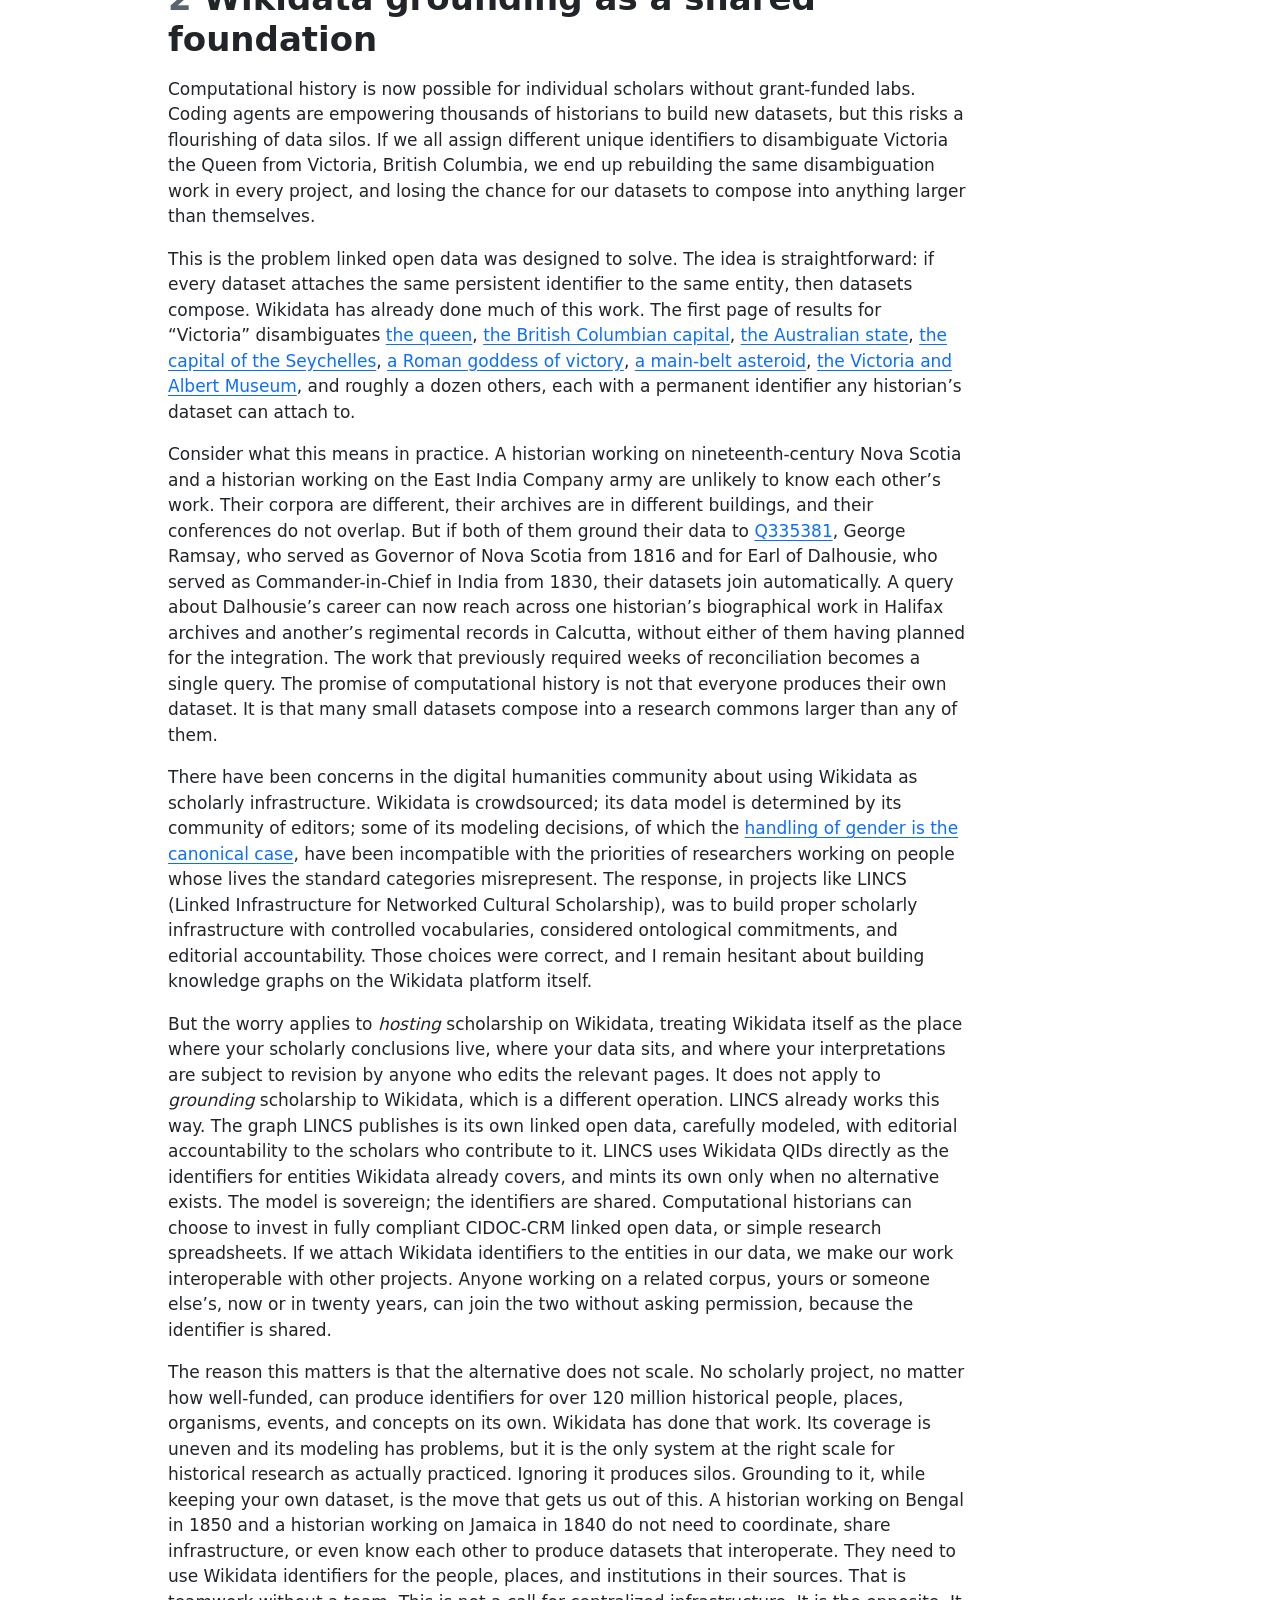
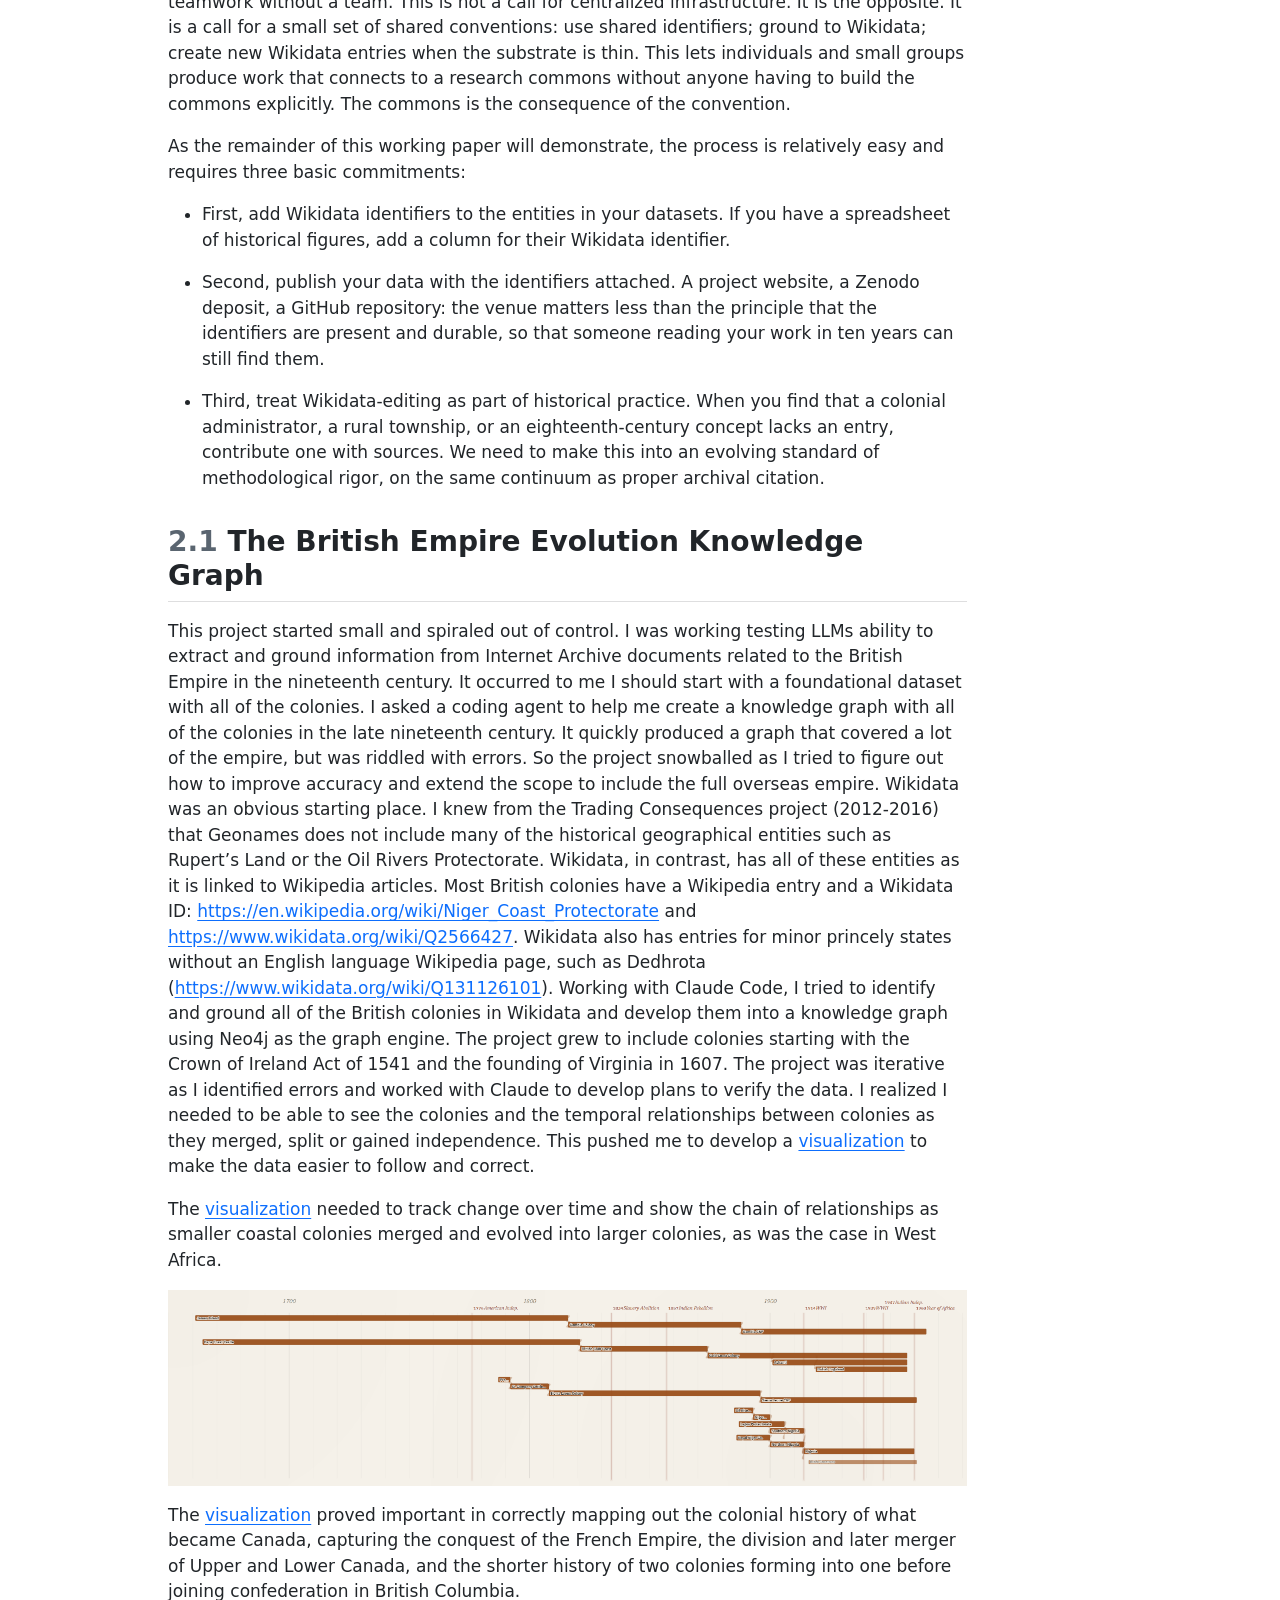
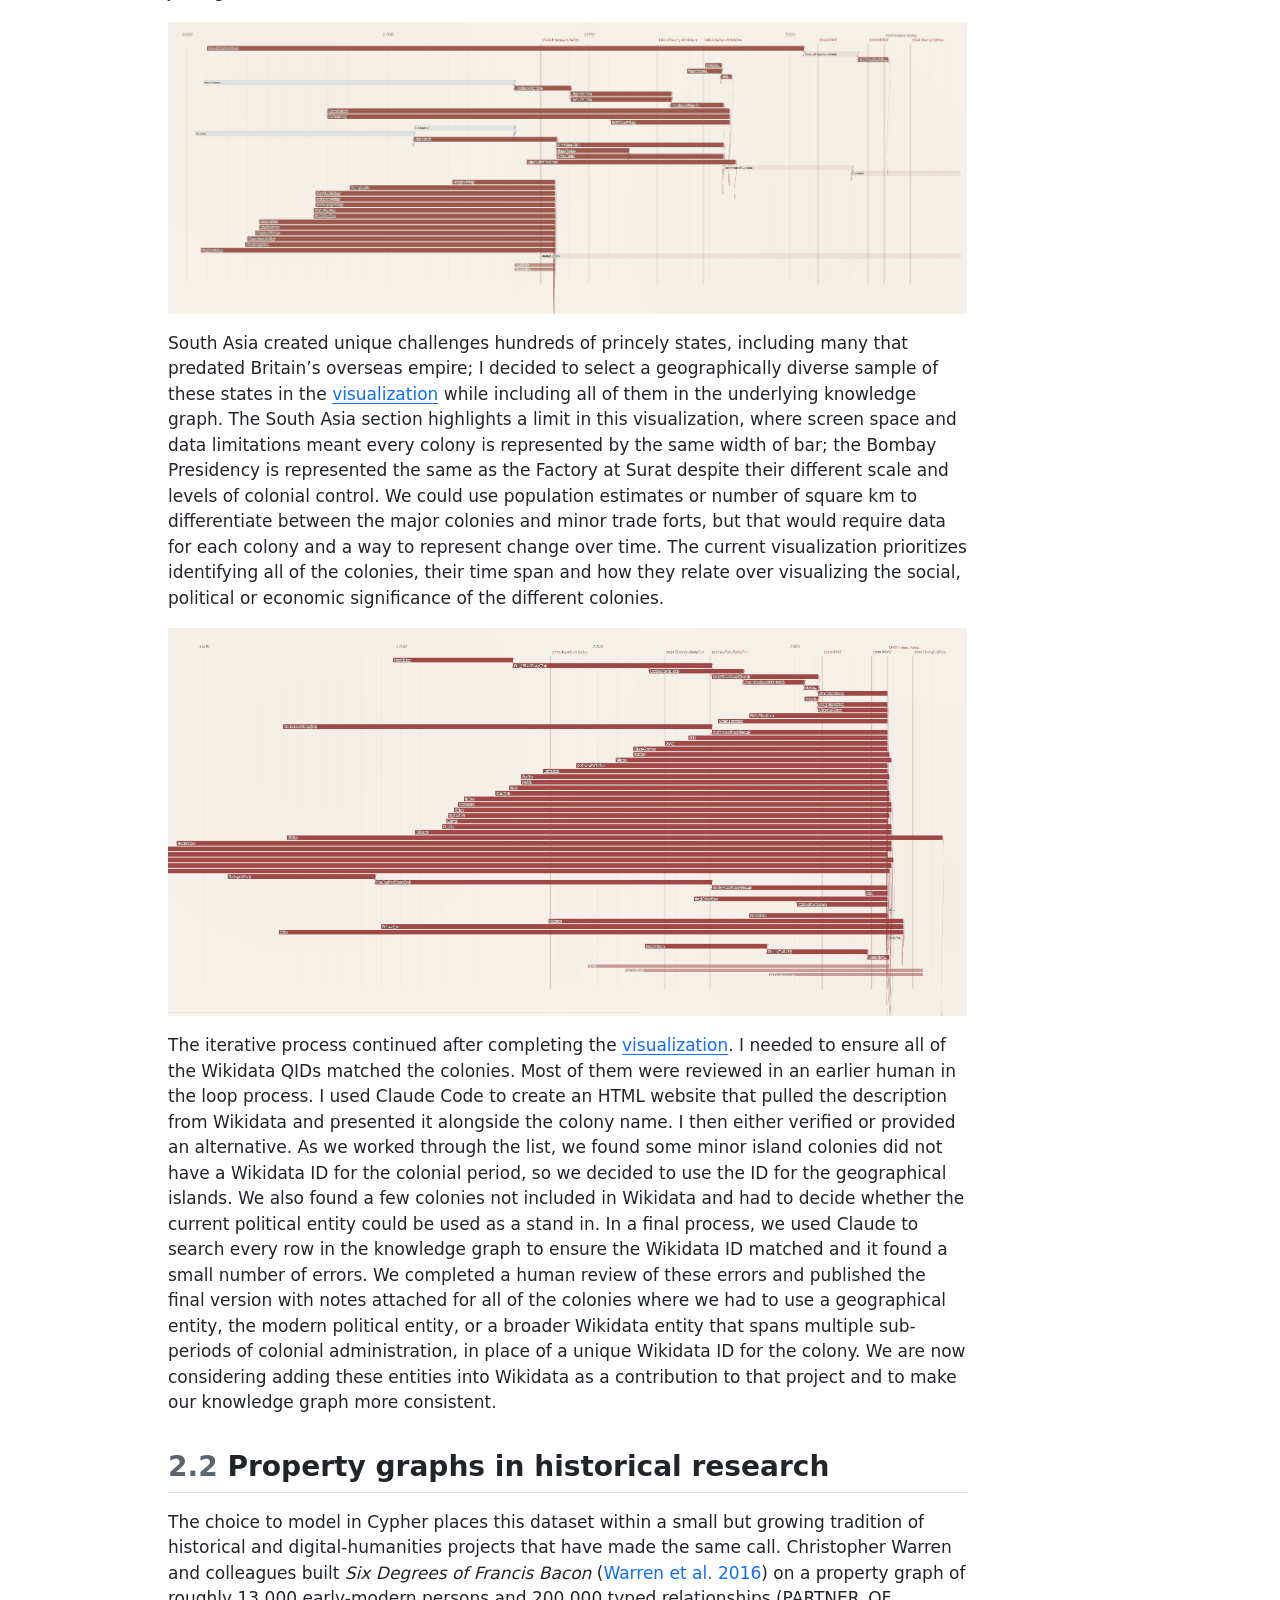
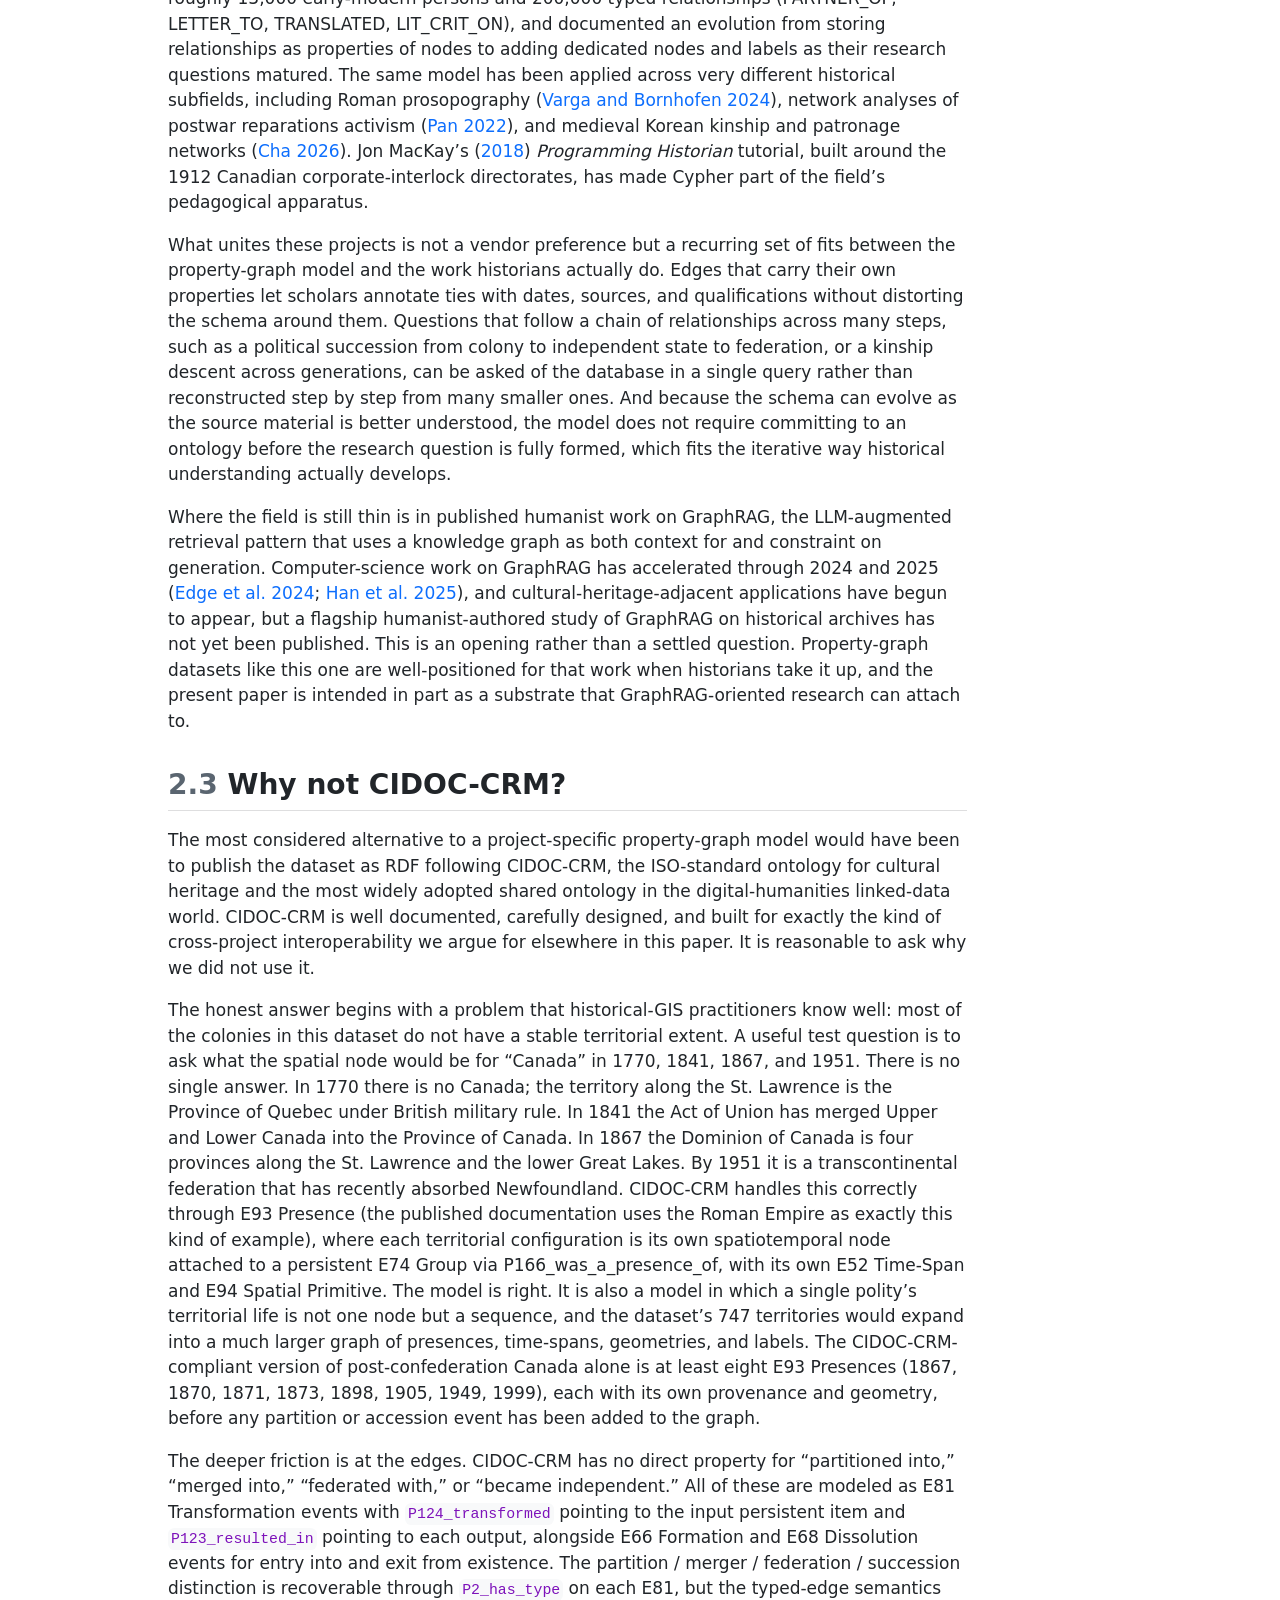
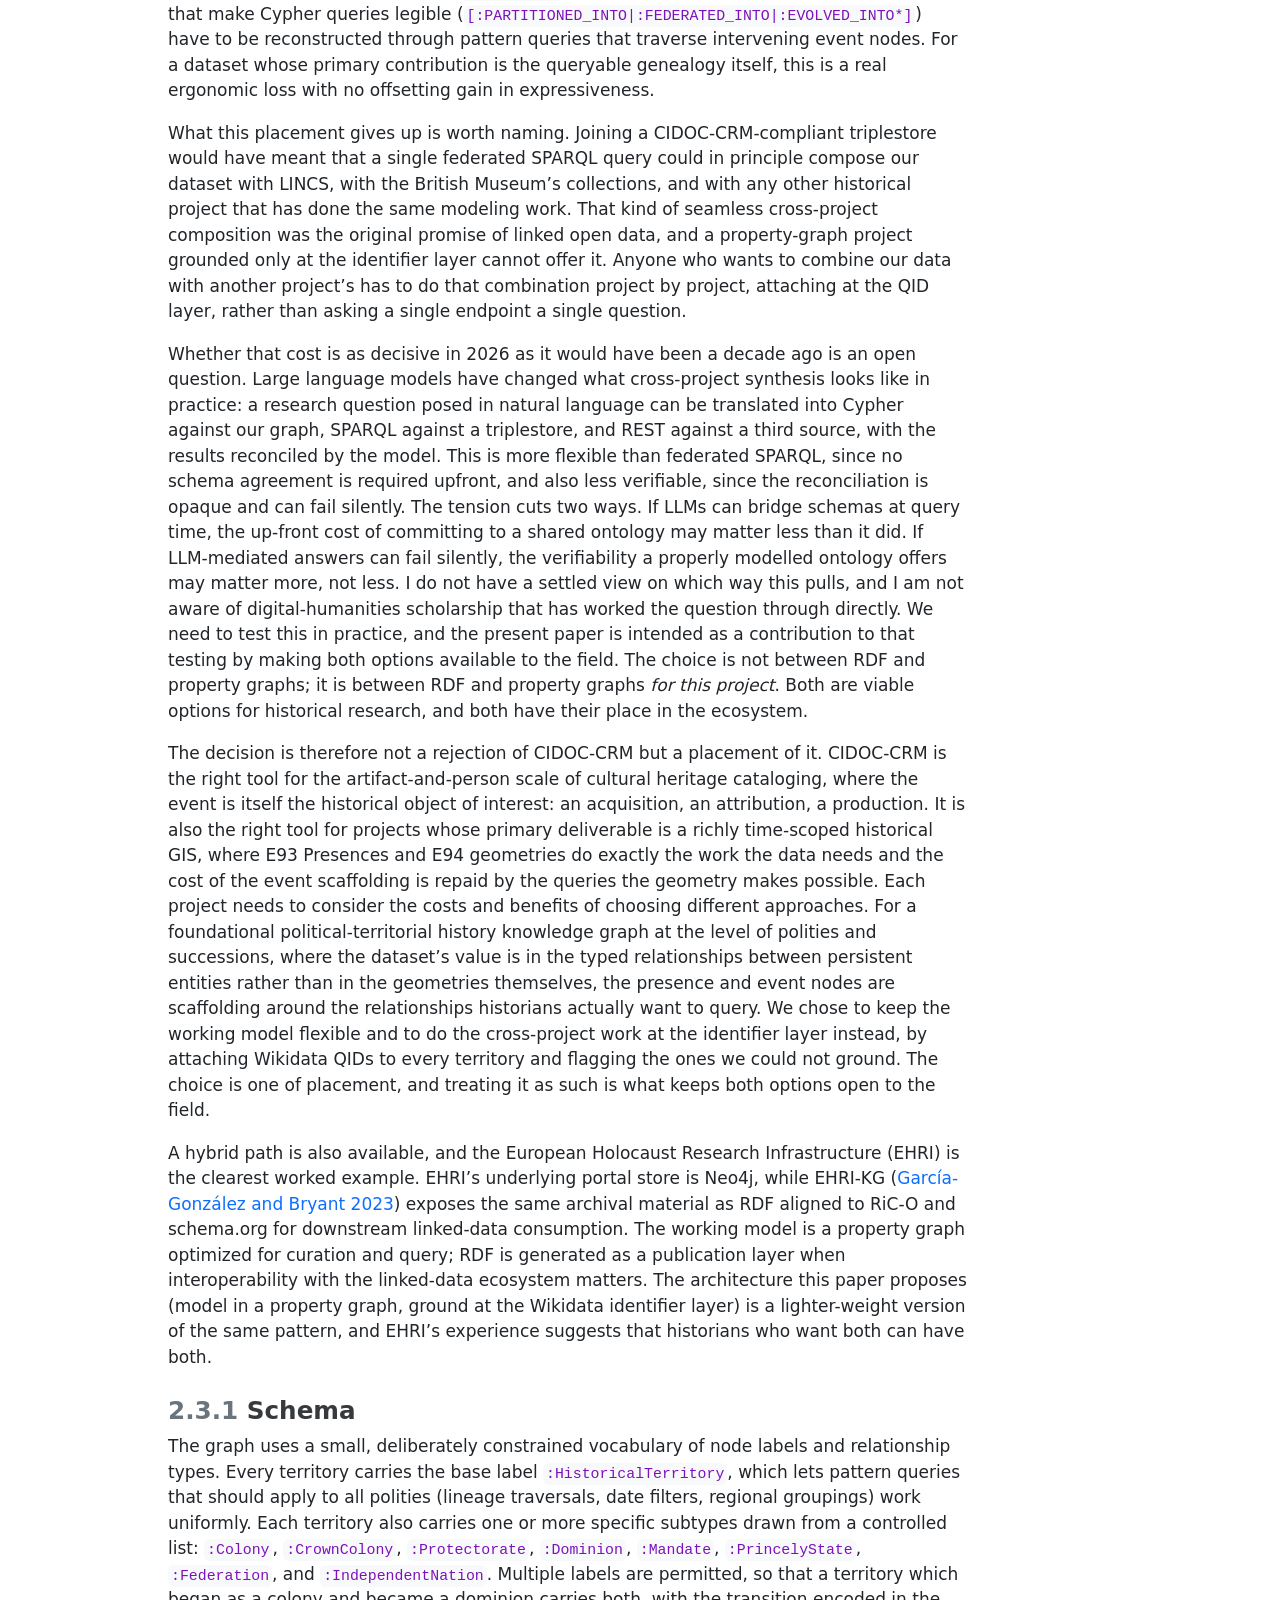
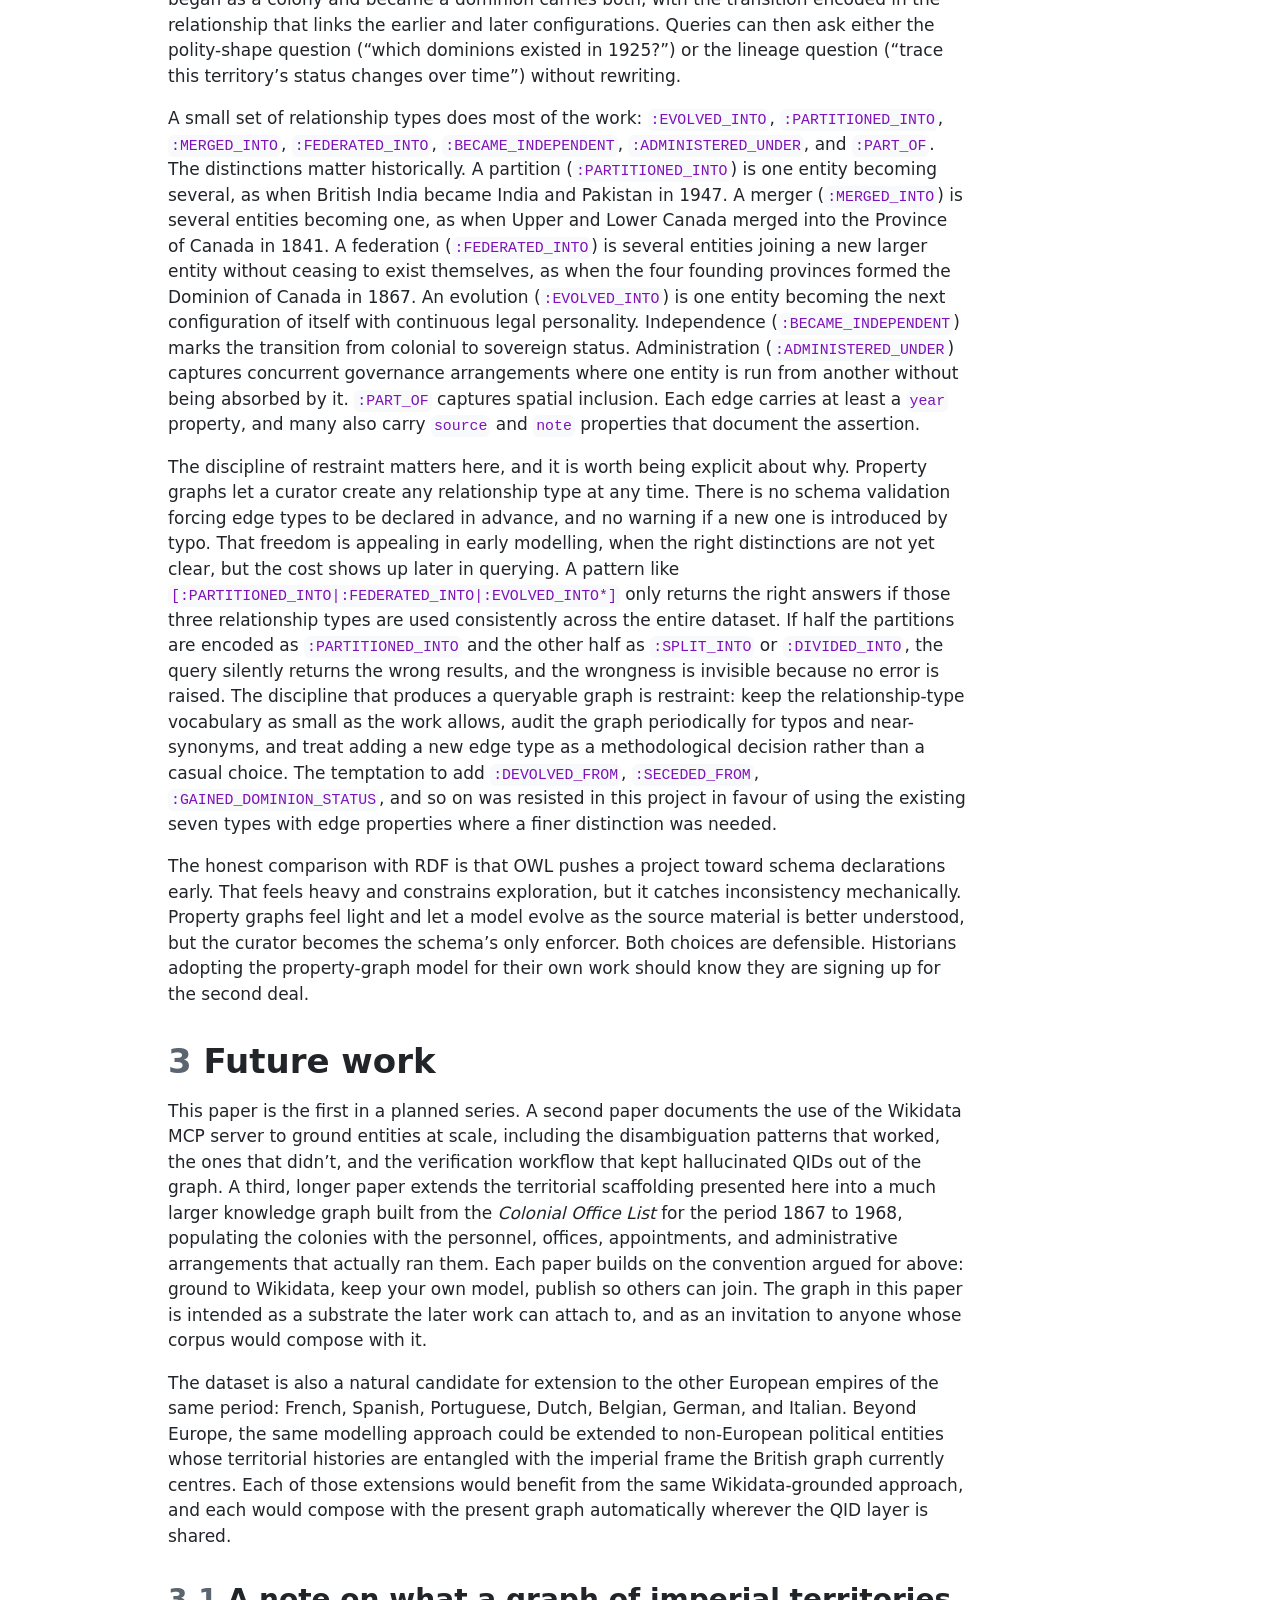
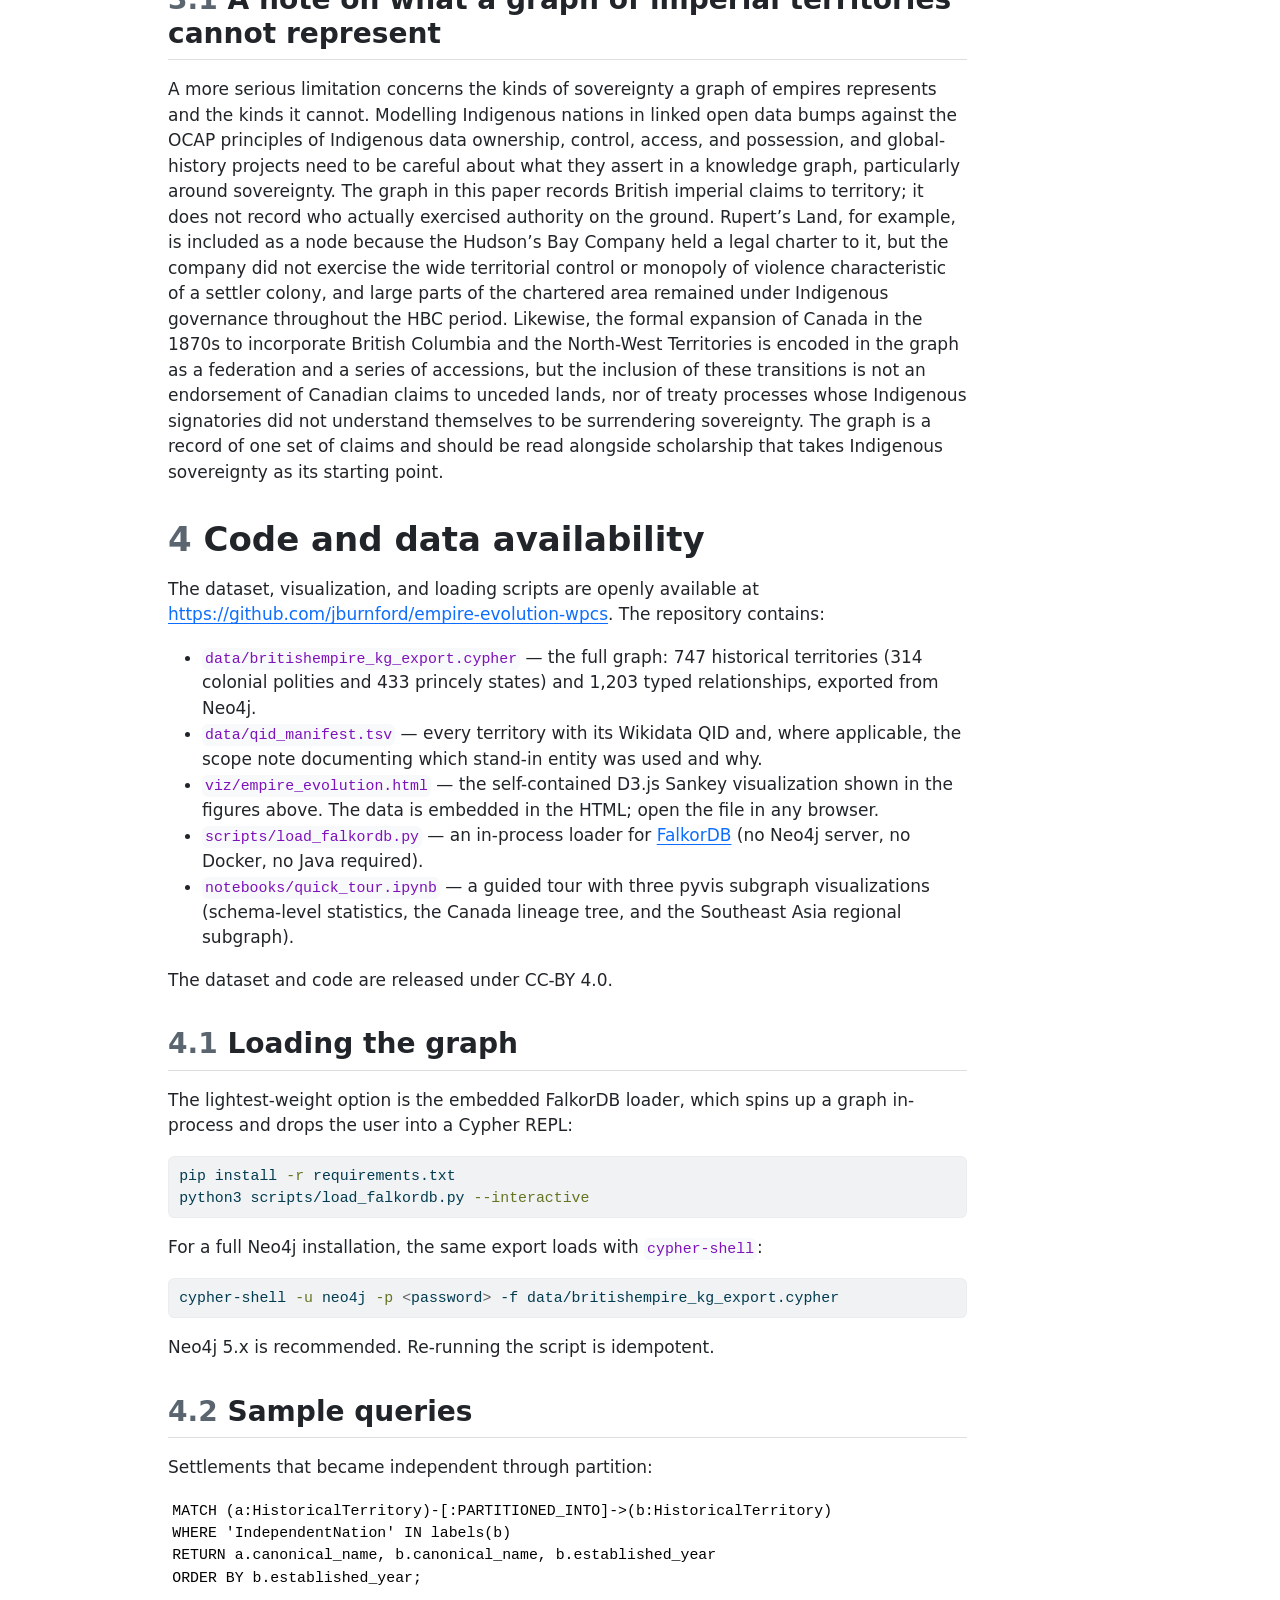
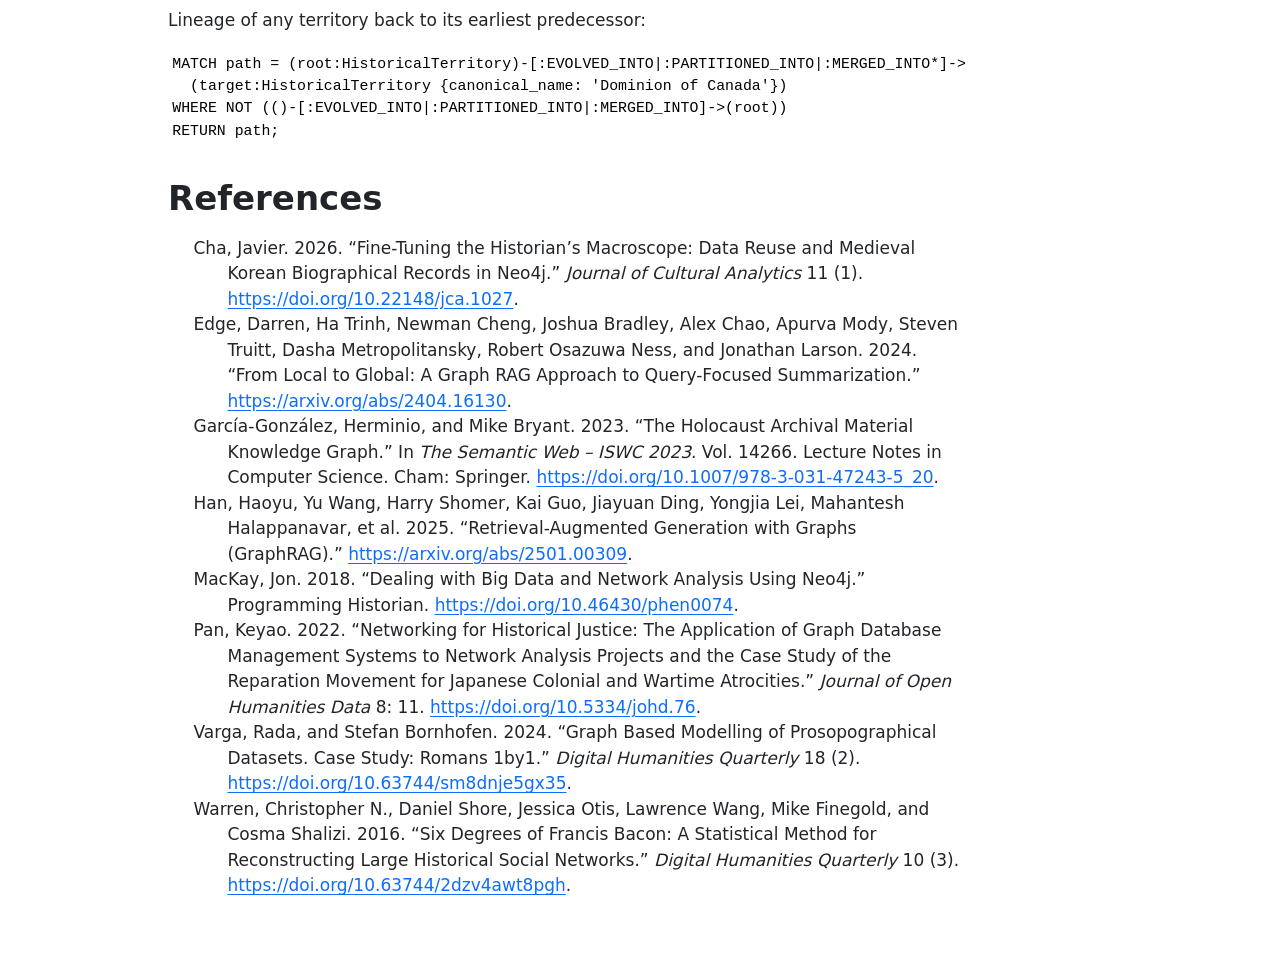
==== commit 78023ac8: "Built site for gh-pages" ====
--- a/index.html
+++ b/index.html
@@ -173,8 +173,8 @@
 
 <section id="introduction" class="level1" data-number="1">
 <h1 data-number="1"><span class="header-section-number">1</span> Introduction</h1>
-<p>Historiography is cumulative: each new argument depends on prior scholarship and primary sources that have named, dated, and located the same actors and places. The structured datasets historians now produce should build upon each other in the same way. With coding agents making it much easier to create historical datasets, we need to reinforce linked open data conventions among computational historians to make our data interoperable going forward. The prerequisite is shared ground: agreement that two records describing “Victoria” or “Huizong” or “Demerara” describe the same entity. For prose scholarship, that ground is supplied by citation. For structured data, it has to be supplied by <a href="https://en.wikipedia.org/wiki/Persistent_identifier">persistent identifiers</a>. At the scale historical research now operates, <a href="https://www.wikidata.org/wiki/Wikidata:Main_Page">Wikidata</a>, with over 120 million items including millions of historical figures and places, is the only identifier system with sufficient coverage to play that role. This paper presents a Cypher property-graph dataset of 747 historical territories and 1,203 typed relationships, together with an interactive Sankey visualization that makes the genealogies legible.</p>
-<p>This dataset provides a foundation for a knowledge graph focused on the history of British imperialism and the British World System between the sixteenth and twentieth centuries. The goal was a database recording all of the colonies in any given year along with the evolution of individual colonies throughout their history. Most of this information already existed in Wikipedia and its linked open data project Wikidata. Working with Claude Code, I created a knowledge graph using Wikidata for persistent identifiers. Early in the project, however, it became clear that coding agents regularly hallucinated Wikidata QIDs, so the work required extensive human-in-the-loop verification. We found that developing a visualization helped with that verification by making it easy to see whether the colonies were linked together correctly. This paper will provide an overview of the iterative process to develop and check the knowledge graph using Claude Code.</p>
+<p>Historiography is cumulative: each new argument depends on prior scholarship and primary sources that have named, dated, and located the same actors and places. The structured datasets historians now produce should build upon each other in the same way. With coding agents making it much easier to create historical datasets, we need to reinforce linked open data conventions among computational historians to make our data interoperable going forward. The prerequisite is shared ground: agreement that two records describing “Victoria” or “Huizong” or “Demerara” describe the same entity. For prose scholarship, that ground is supplied by citation. For structured data, it has to be supplied by <a href="https://en.wikipedia.org/wiki/Persistent_identifier">persistent identifiers</a>. At the scale historical research now operates, <a href="https://www.wikidata.org/wiki/Wikidata:Main_Page">Wikidata</a>, with over 120 million items including millions of historical figures and places, is the only identifier system with sufficient coverage to play that role. This paper presents a Cypher property-graph dataset of 747 historical territories and 1,203 typed relationships, together with an <a href="http://jimclifford.ca/empire-evolution-wpcs/viz/empire_evolution.html">interactive Sankey visualization</a> that makes the genealogies legible.</p>
+<p>This dataset provides a foundation for a knowledge graph focused on the history of British imperialism and the British World System between the sixteenth and twentieth centuries. The goal was a database recording all of the colonies in any given year along with the evolution of individual colonies throughout their history. Most of this information already existed in Wikipedia and its linked open data project Wikidata. Working with Claude Code, I created a knowledge graph using Wikidata for persistent identifiers. Early in the project, however, it became clear that coding agents regularly hallucinated Wikidata QIDs, so the work required extensive human-in-the-loop verification. We found that developing a <a href="http://jimclifford.ca/empire-evolution-wpcs/viz/empire_evolution.html">visualization</a> helped with that verification by making it easy to see whether the colonies were linked together correctly. This paper will provide an overview of the iterative process to develop and check the knowledge graph using Claude Code.</p>
 <p>Cypher is the query language used by graph databases such as Neo4j and FalkorDB; we chose a property-graph model over the more standards-bound RDF/SPARQL stack because relationships in a property graph can carry their own properties (a date, a source, a qualification), which matters when the relationship itself (a partition, a federation, an independence) is the historical object of interest, not just a link between two things. The dataset is a basic foundation, ready to be extended with additional data ranging from trade statistics to nodes for political officials or key events. The argument is larger: that knowledge graphs, with entities grounded to Wikidata QIDs, offer a productive <em>shared foundation</em> for historical research at this scale. Anyone who takes this data, builds on top of it, and shares the results contributes to a larger historical project. It allows us to do teamwork without forming teams.</p>
 </section>
 <section id="wikidata-grounding-as-a-shared-foundation" class="level1" data-number="2">
@@ -193,14 +193,14 @@
 </ul>
 <section id="the-british-empire-evolution-knowledge-graph" class="level2" data-number="2.1">
 <h2 data-number="2.1" class="anchored" data-anchor-id="the-british-empire-evolution-knowledge-graph"><span class="header-section-number">2.1</span> The British Empire Evolution Knowledge Graph</h2>
-<p>This project started small and spiraled out of control. I was working testing LLMs ability to extract and ground information from Internet Archive documents related to the British Empire in the nineteenth century. It occurred to me I should start with a foundational dataset with all of the colonies. I asked a coding agent to help me create a knowledge graph with all of the colonies in the late nineteenth century. It quickly produced a graph that covered a lot of the empire, but was riddled with errors. So the project snowballed as I tried to figure out how to improve accuracy and extend the scope to include the full overseas empire. Wikidata was an obvious starting place. I knew from the Trading Consequences project (2012-2016) that Geonames does not include many of the historical geographical entities such as Rupert’s Land or the Oil Rivers Protectorate. Wikidata, in contrast, has all of these entities as it is linked to Wikipedia articles. Most British colonies have a Wikipedia entry and a Wikidata ID: <a href="https://en.wikipedia.org/wiki/Niger_Coast_Protectorate" class="uri">https://en.wikipedia.org/wiki/Niger_Coast_Protectorate</a> and <a href="https://www.wikidata.org/wiki/Q2566427" class="uri">https://www.wikidata.org/wiki/Q2566427</a>. Wikidata also has entries for minor princely states without an English language Wikipedia page, such as Dedhrota (<a href="https://www.wikidata.org/wiki/Q131126101" class="uri">https://www.wikidata.org/wiki/Q131126101</a>). Working with Claude Code, I tried to identify and ground all of the British colonies in Wikidata and develop them into a knowledge graph using Neo4j as the graph engine. The project grew to include colonies starting with the Crown of Ireland Act of 1541 and the founding of Virginia in 1607. The project was iterative as I identified errors and worked with Claude to develop plans to verify the data. I realized I needed to be able to see the colonies and the temporal relationships between colonies as they merged, split or gained independence. This pushed me to develop a visualization to make the data easier to follow and correct.</p>
-<p>The visualization needed to track change over time and show the chain of relationships as smaller coastal colonies merged and evolved into larger colonies, as was the case in West Africa.</p>
+<p>This project started small and spiraled out of control. I was working testing LLMs ability to extract and ground information from Internet Archive documents related to the British Empire in the nineteenth century. It occurred to me I should start with a foundational dataset with all of the colonies. I asked a coding agent to help me create a knowledge graph with all of the colonies in the late nineteenth century. It quickly produced a graph that covered a lot of the empire, but was riddled with errors. So the project snowballed as I tried to figure out how to improve accuracy and extend the scope to include the full overseas empire. Wikidata was an obvious starting place. I knew from the Trading Consequences project (2012-2016) that Geonames does not include many of the historical geographical entities such as Rupert’s Land or the Oil Rivers Protectorate. Wikidata, in contrast, has all of these entities as it is linked to Wikipedia articles. Most British colonies have a Wikipedia entry and a Wikidata ID: <a href="https://en.wikipedia.org/wiki/Niger_Coast_Protectorate" class="uri">https://en.wikipedia.org/wiki/Niger_Coast_Protectorate</a> and <a href="https://www.wikidata.org/wiki/Q2566427" class="uri">https://www.wikidata.org/wiki/Q2566427</a>. Wikidata also has entries for minor princely states without an English language Wikipedia page, such as Dedhrota (<a href="https://www.wikidata.org/wiki/Q131126101" class="uri">https://www.wikidata.org/wiki/Q131126101</a>). Working with Claude Code, I tried to identify and ground all of the British colonies in Wikidata and develop them into a knowledge graph using Neo4j as the graph engine. The project grew to include colonies starting with the Crown of Ireland Act of 1541 and the founding of Virginia in 1607. The project was iterative as I identified errors and worked with Claude to develop plans to verify the data. I realized I needed to be able to see the colonies and the temporal relationships between colonies as they merged, split or gained independence. This pushed me to develop a <a href="http://jimclifford.ca/empire-evolution-wpcs/viz/empire_evolution.html">visualization</a> to make the data easier to follow and correct.</p>
+<p>The <a href="http://jimclifford.ca/empire-evolution-wpcs/viz/empire_evolution.html">visualization</a> needed to track change over time and show the chain of relationships as smaller coastal colonies merged and evolved into larger colonies, as was the case in West Africa.</p>
 <p><img src="images/paste-1.png" class="img-fluid"></p>
-<p>The visualization proved important in correctly mapping out the colonial history of what became Canada, capturing the conquest of the French Empire, the division and later merger of Upper and Lower Canada, and the shorter history of two colonies forming into one before joining confederation in British Columbia.</p>
+<p>The <a href="http://jimclifford.ca/empire-evolution-wpcs/viz/empire_evolution.html">visualization</a> proved important in correctly mapping out the colonial history of what became Canada, capturing the conquest of the French Empire, the division and later merger of Upper and Lower Canada, and the shorter history of two colonies forming into one before joining confederation in British Columbia.</p>
 <p><img src="images/paste-2.png" class="img-fluid"></p>
-<p>South Asia created unique challenges hundreds of princely states, including many that predated Britain’s overseas empire; I decided to select a geographically diverse sample of these states in the visualization while including all of them in the underlying knowledge graph. The South Asia section highlights a limit in this visualization, where screen space and data limitations meant every colony is represented by the same width of bar; the Bombay Presidency is represented the same as the Factory at Surat despite their different scale and levels of colonial control. We could use population estimates or number of square km to differentiate between the major colonies and minor trade forts, but that would require data for each colony and a way to represent change over time. The current visualization prioritizes identifying all of the colonies, their time span and how they relate over visualizing the social, political or economic significance of the different colonies.</p>
+<p>South Asia created unique challenges hundreds of princely states, including many that predated Britain’s overseas empire; I decided to select a geographically diverse sample of these states in the <a href="http://jimclifford.ca/empire-evolution-wpcs/viz/empire_evolution.html">visualization</a> while including all of them in the underlying knowledge graph. The South Asia section highlights a limit in this visualization, where screen space and data limitations meant every colony is represented by the same width of bar; the Bombay Presidency is represented the same as the Factory at Surat despite their different scale and levels of colonial control. We could use population estimates or number of square km to differentiate between the major colonies and minor trade forts, but that would require data for each colony and a way to represent change over time. The current visualization prioritizes identifying all of the colonies, their time span and how they relate over visualizing the social, political or economic significance of the different colonies.</p>
 <p><img src="images/paste-3.png" class="img-fluid"></p>
-<p>The iterative process continued after completing the visualization. I needed to ensure all of the Wikidata QIDs matched the colonies. Most of them were reviewed in an earlier human in the loop process. I used Claude Code to create an HTML website that pulled the description from Wikidata and presented it alongside the colony name. I then either verified or provided an alternative. As we worked through the list, we found some minor island colonies did not have a Wikidata ID for the colonial period, so we decided to use the ID for the geographical islands. We also found a few colonies not included in Wikidata and had to decide whether the current political entity could be used as a stand in. In a final process, we used Claude to search every row in the knowledge graph to ensure the Wikidata ID matched and it found a small number of errors. We completed a human review of these errors and published the final version with notes attached for all of the colonies where we had to use a geographical entity, the modern political entity, or a broader Wikidata entity that spans multiple sub-periods of colonial administration, in place of a unique Wikidata ID for the colony. We are now considering adding these entities into Wikidata as a contribution to that project and to make our knowledge graph more consistent.</p>
+<p>The iterative process continued after completing the <a href="http://jimclifford.ca/empire-evolution-wpcs/viz/empire_evolution.html">visualization</a>. I needed to ensure all of the Wikidata QIDs matched the colonies. Most of them were reviewed in an earlier human in the loop process. I used Claude Code to create an HTML website that pulled the description from Wikidata and presented it alongside the colony name. I then either verified or provided an alternative. As we worked through the list, we found some minor island colonies did not have a Wikidata ID for the colonial period, so we decided to use the ID for the geographical islands. We also found a few colonies not included in Wikidata and had to decide whether the current political entity could be used as a stand in. In a final process, we used Claude to search every row in the knowledge graph to ensure the Wikidata ID matched and it found a small number of errors. We completed a human review of these errors and published the final version with notes attached for all of the colonies where we had to use a geographical entity, the modern political entity, or a broader Wikidata entity that spans multiple sub-periods of colonial administration, in place of a unique Wikidata ID for the colony. We are now considering adding these entities into Wikidata as a contribution to that project and to make our knowledge graph more consistent.</p>
 </section>
 <section id="property-graphs-in-historical-research" class="level2" data-number="2.2">
 <h2 data-number="2.2" class="anchored" data-anchor-id="property-graphs-in-historical-research"><span class="header-section-number">2.2</span> Property graphs in historical research</h2>
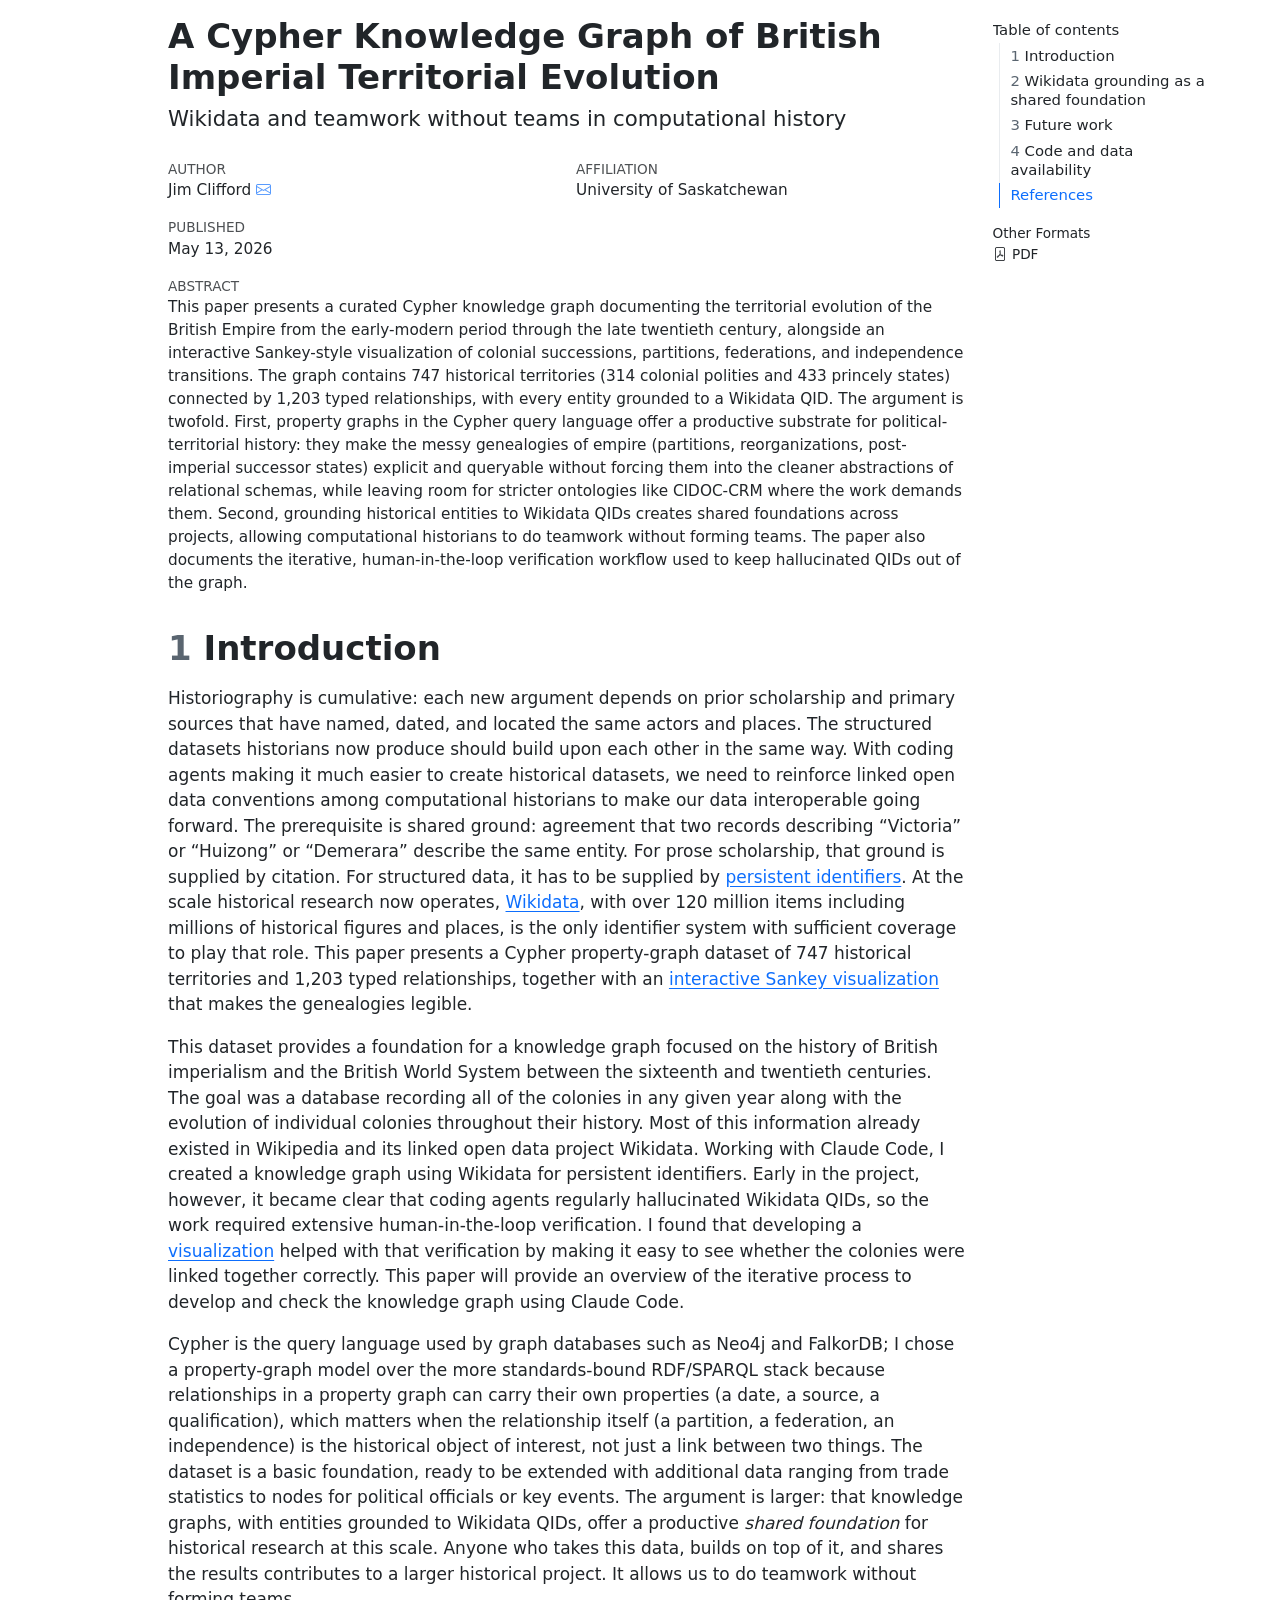
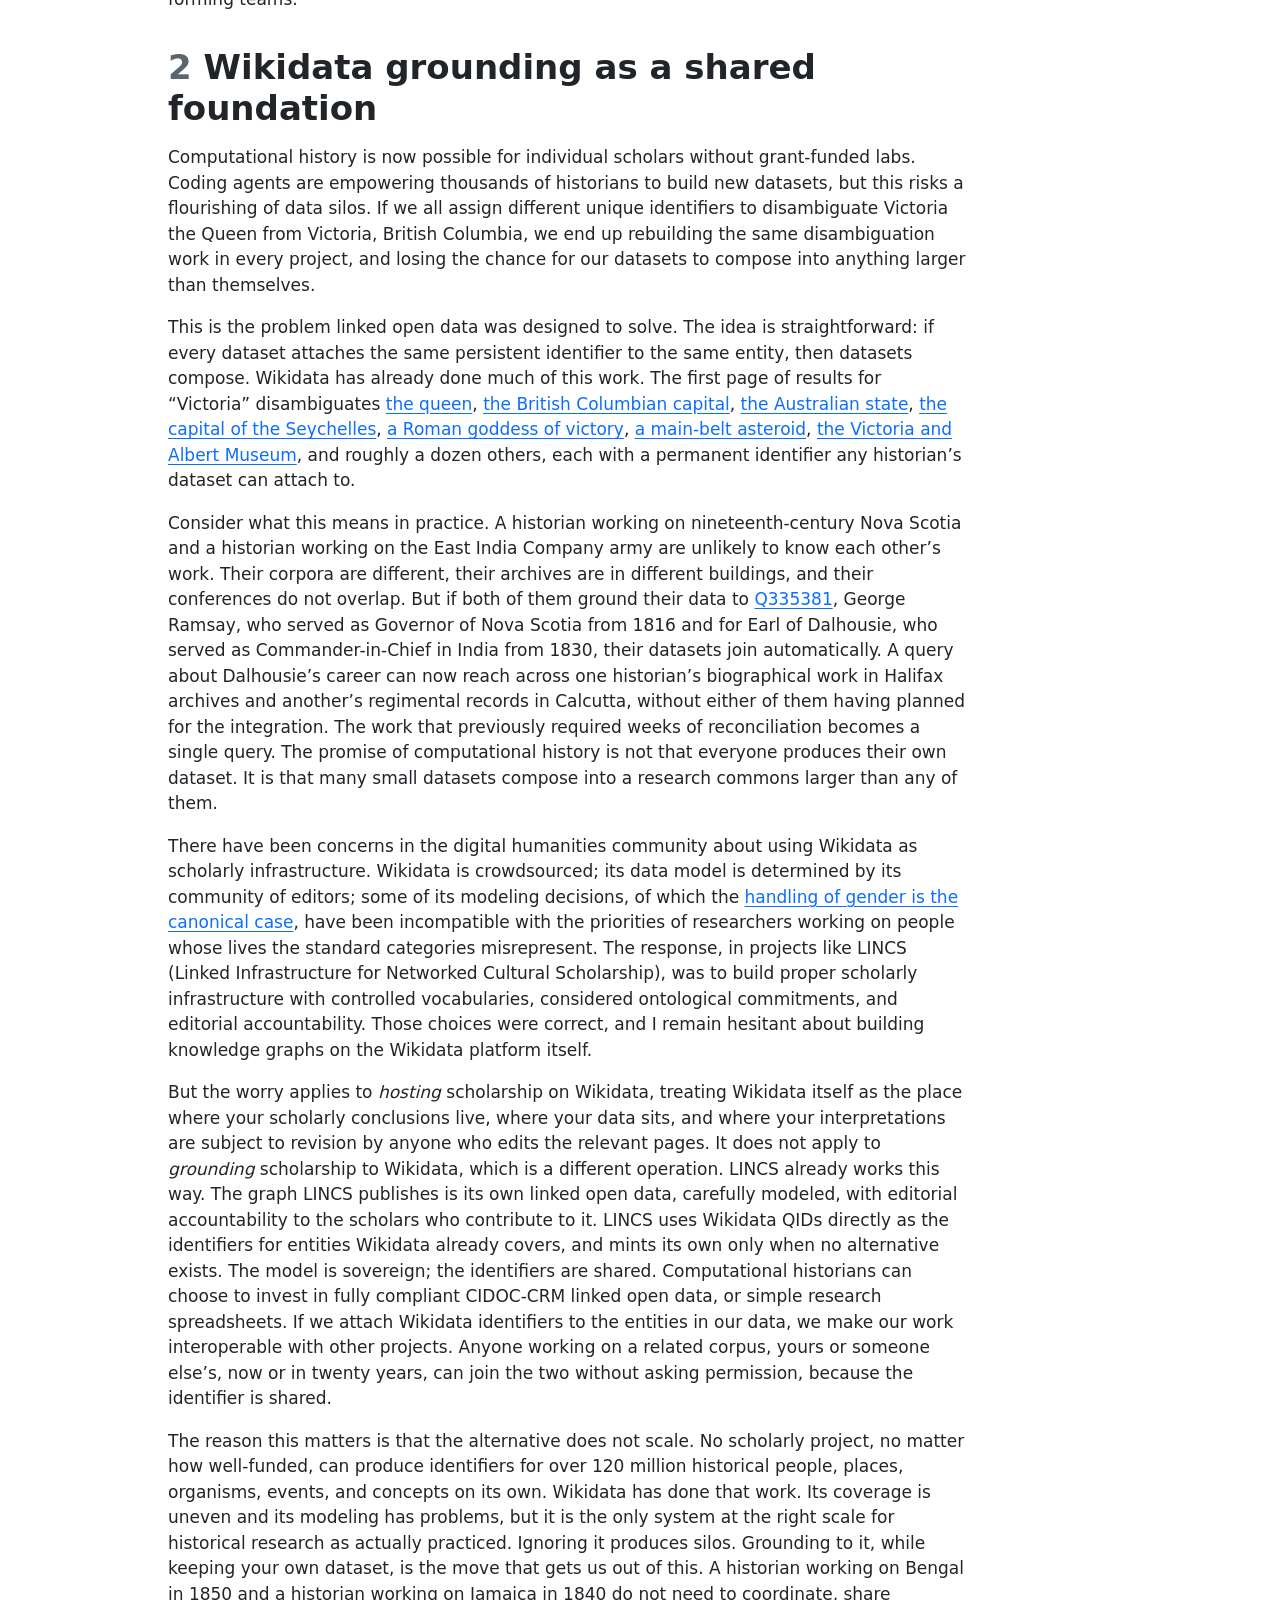
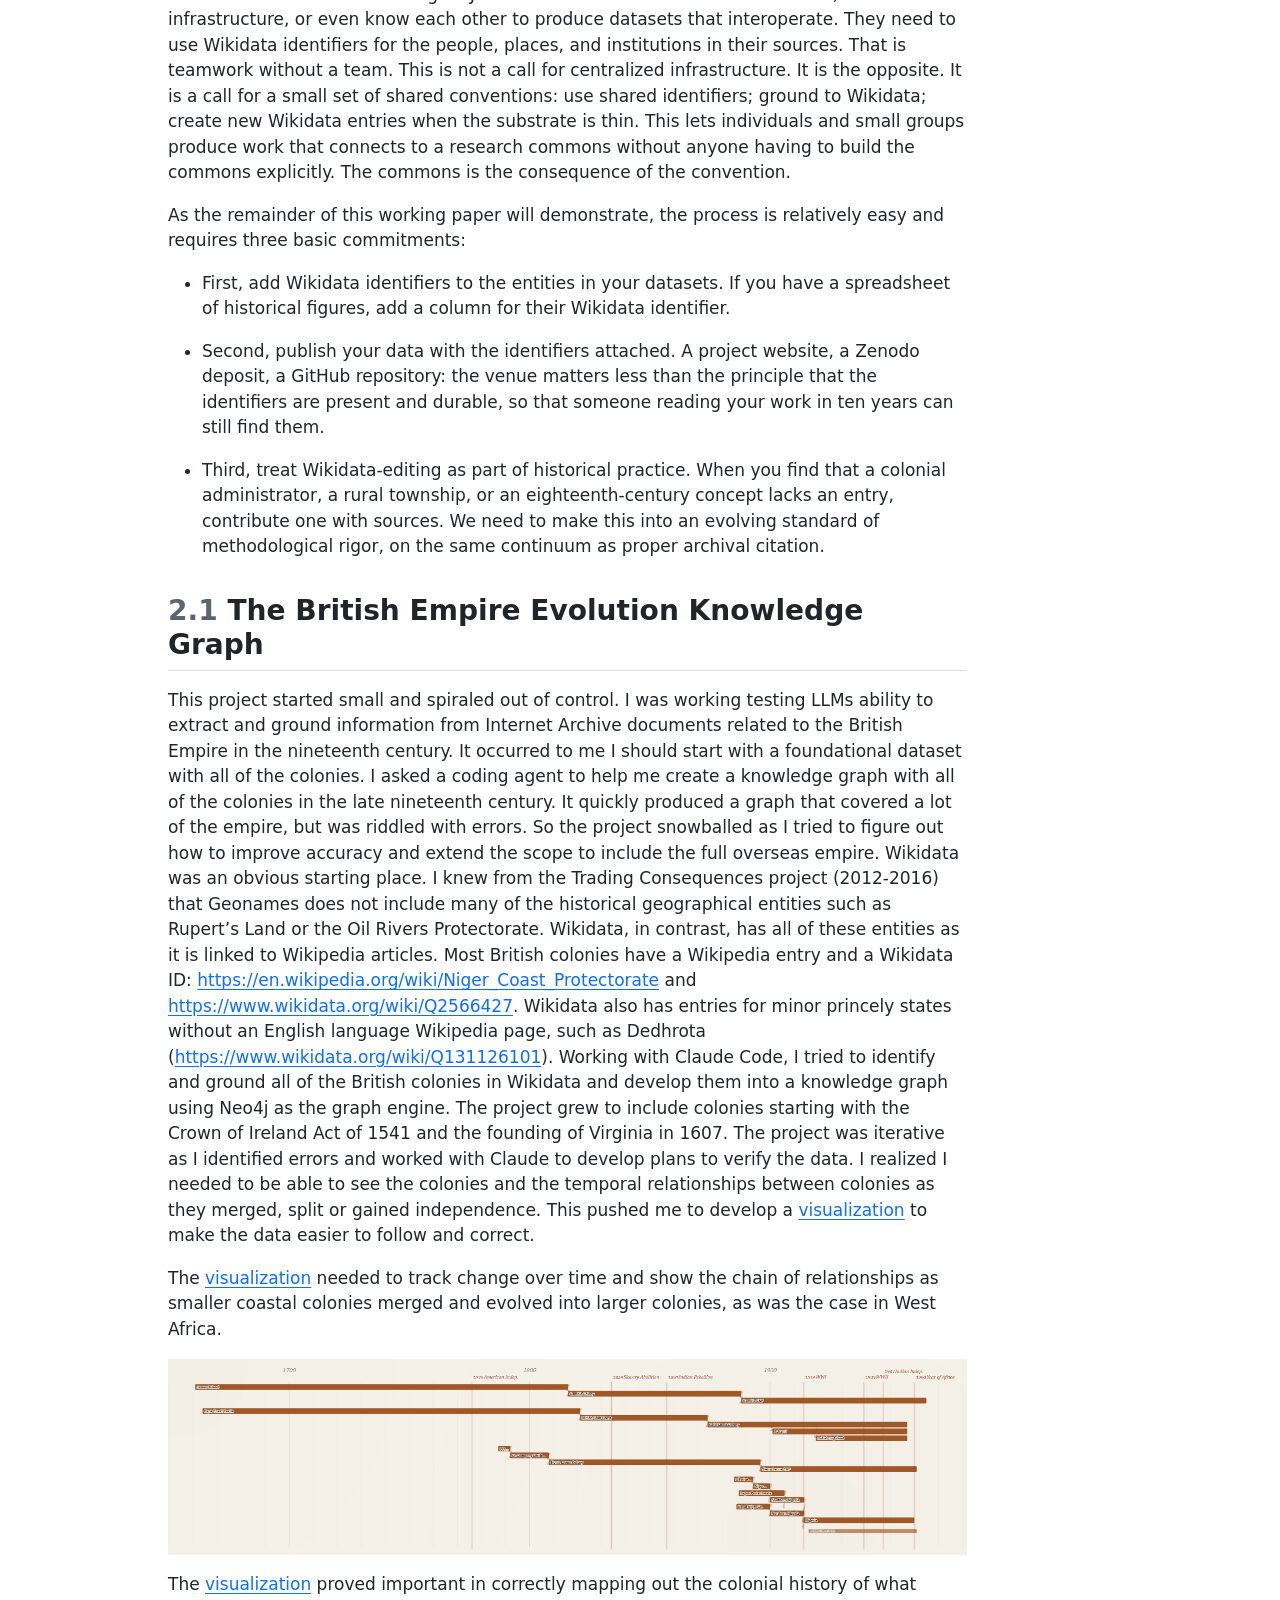
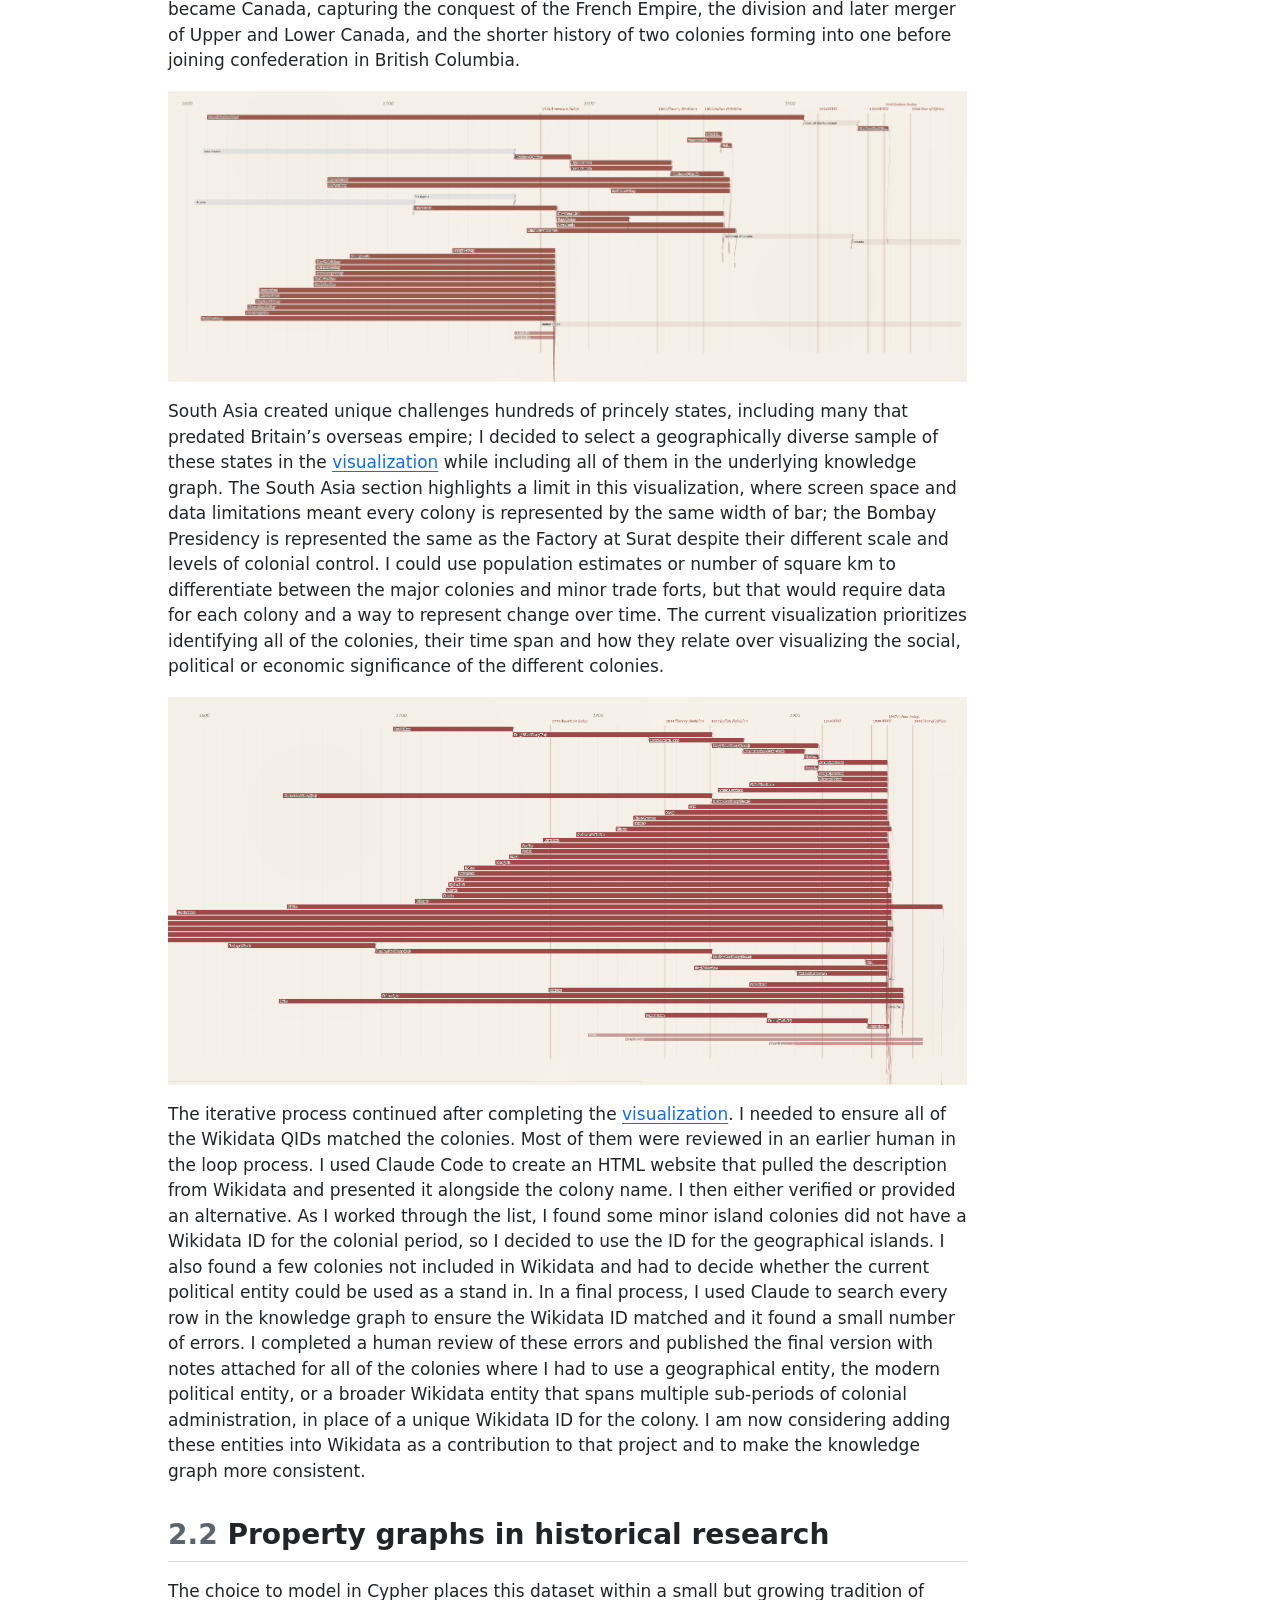
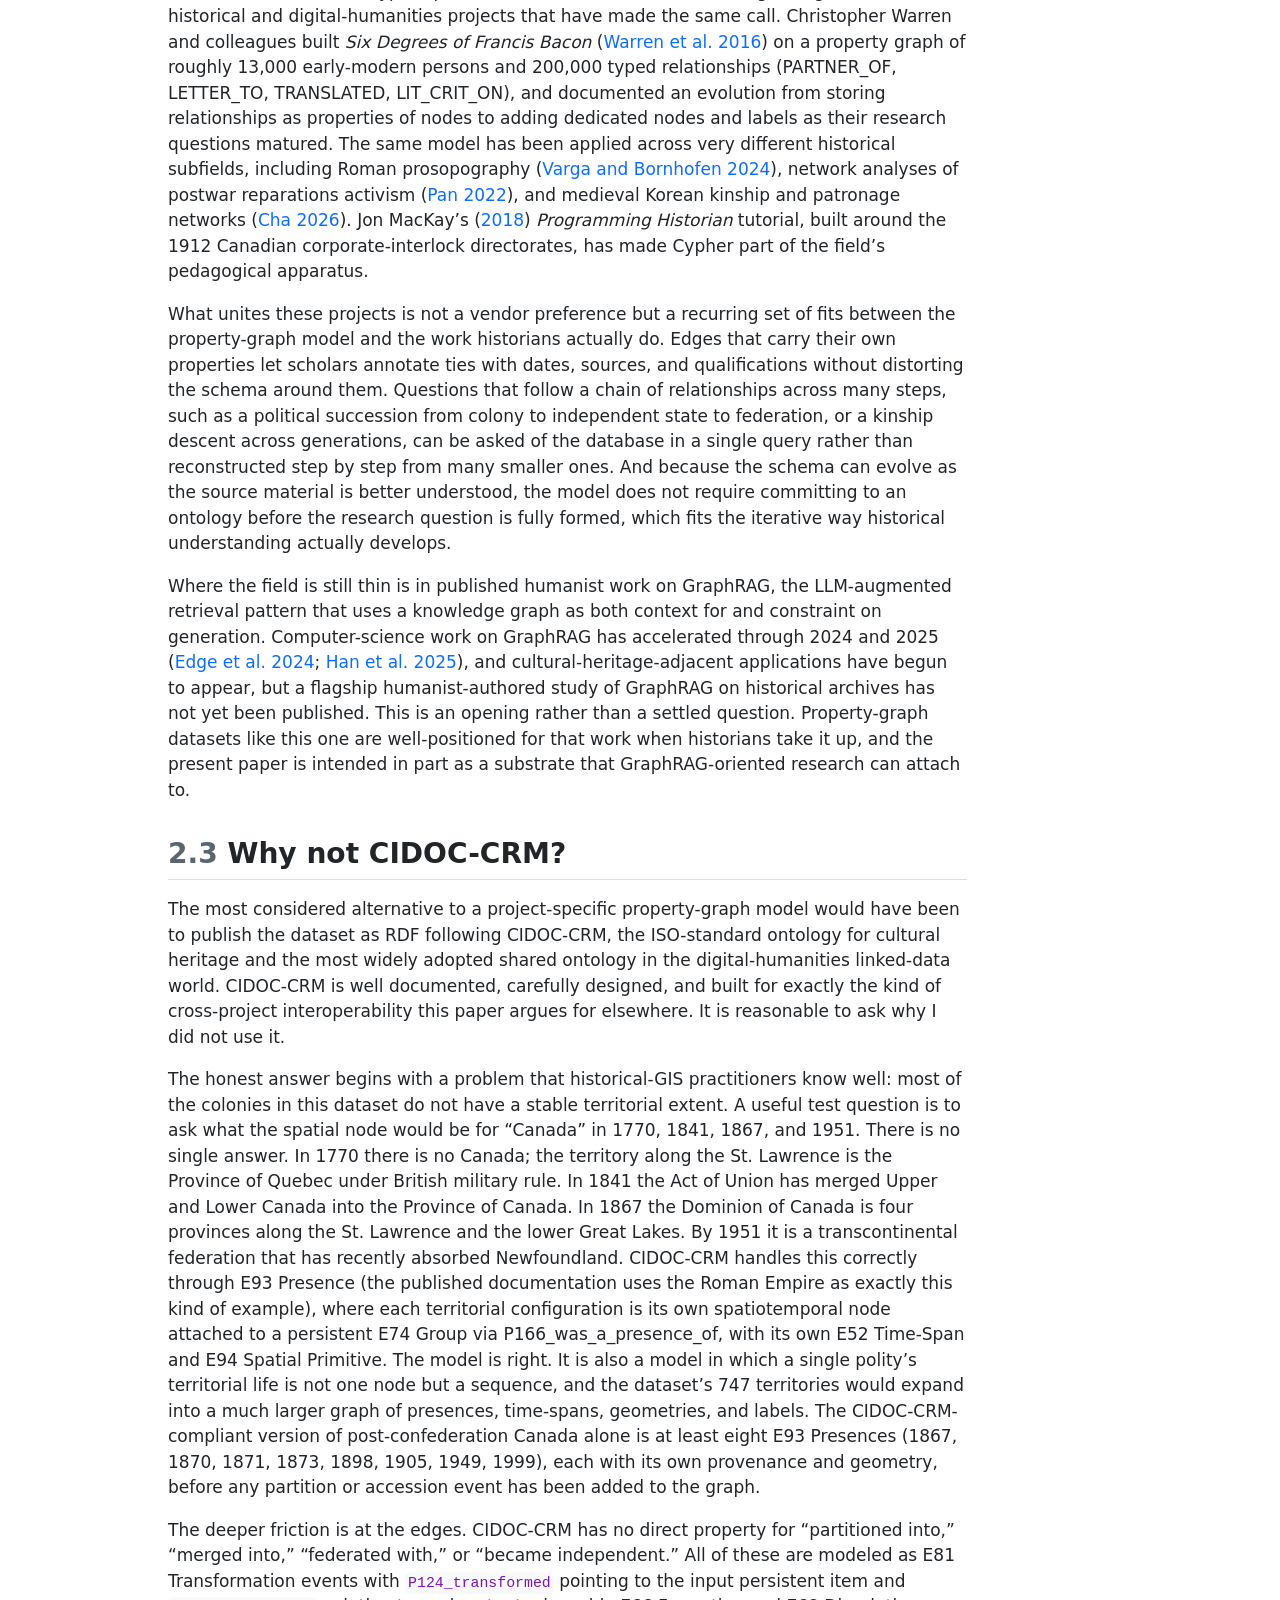
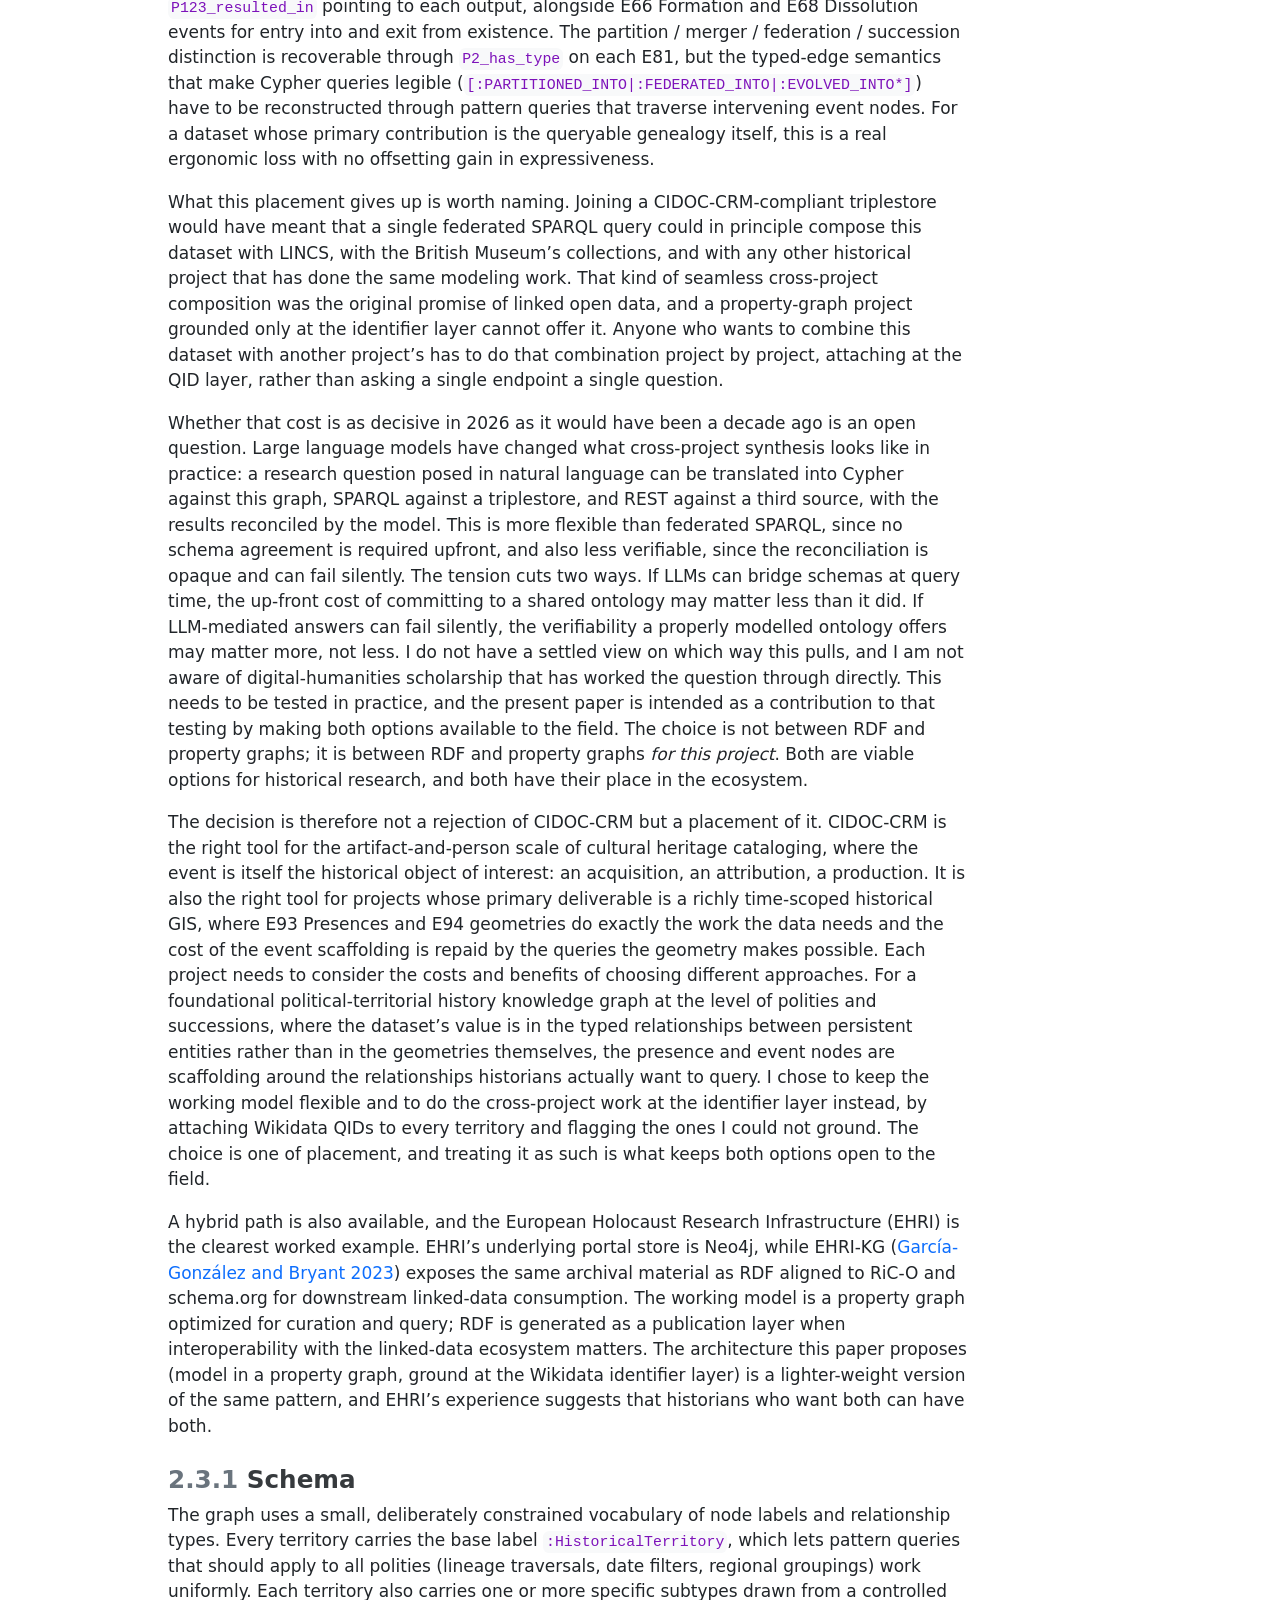
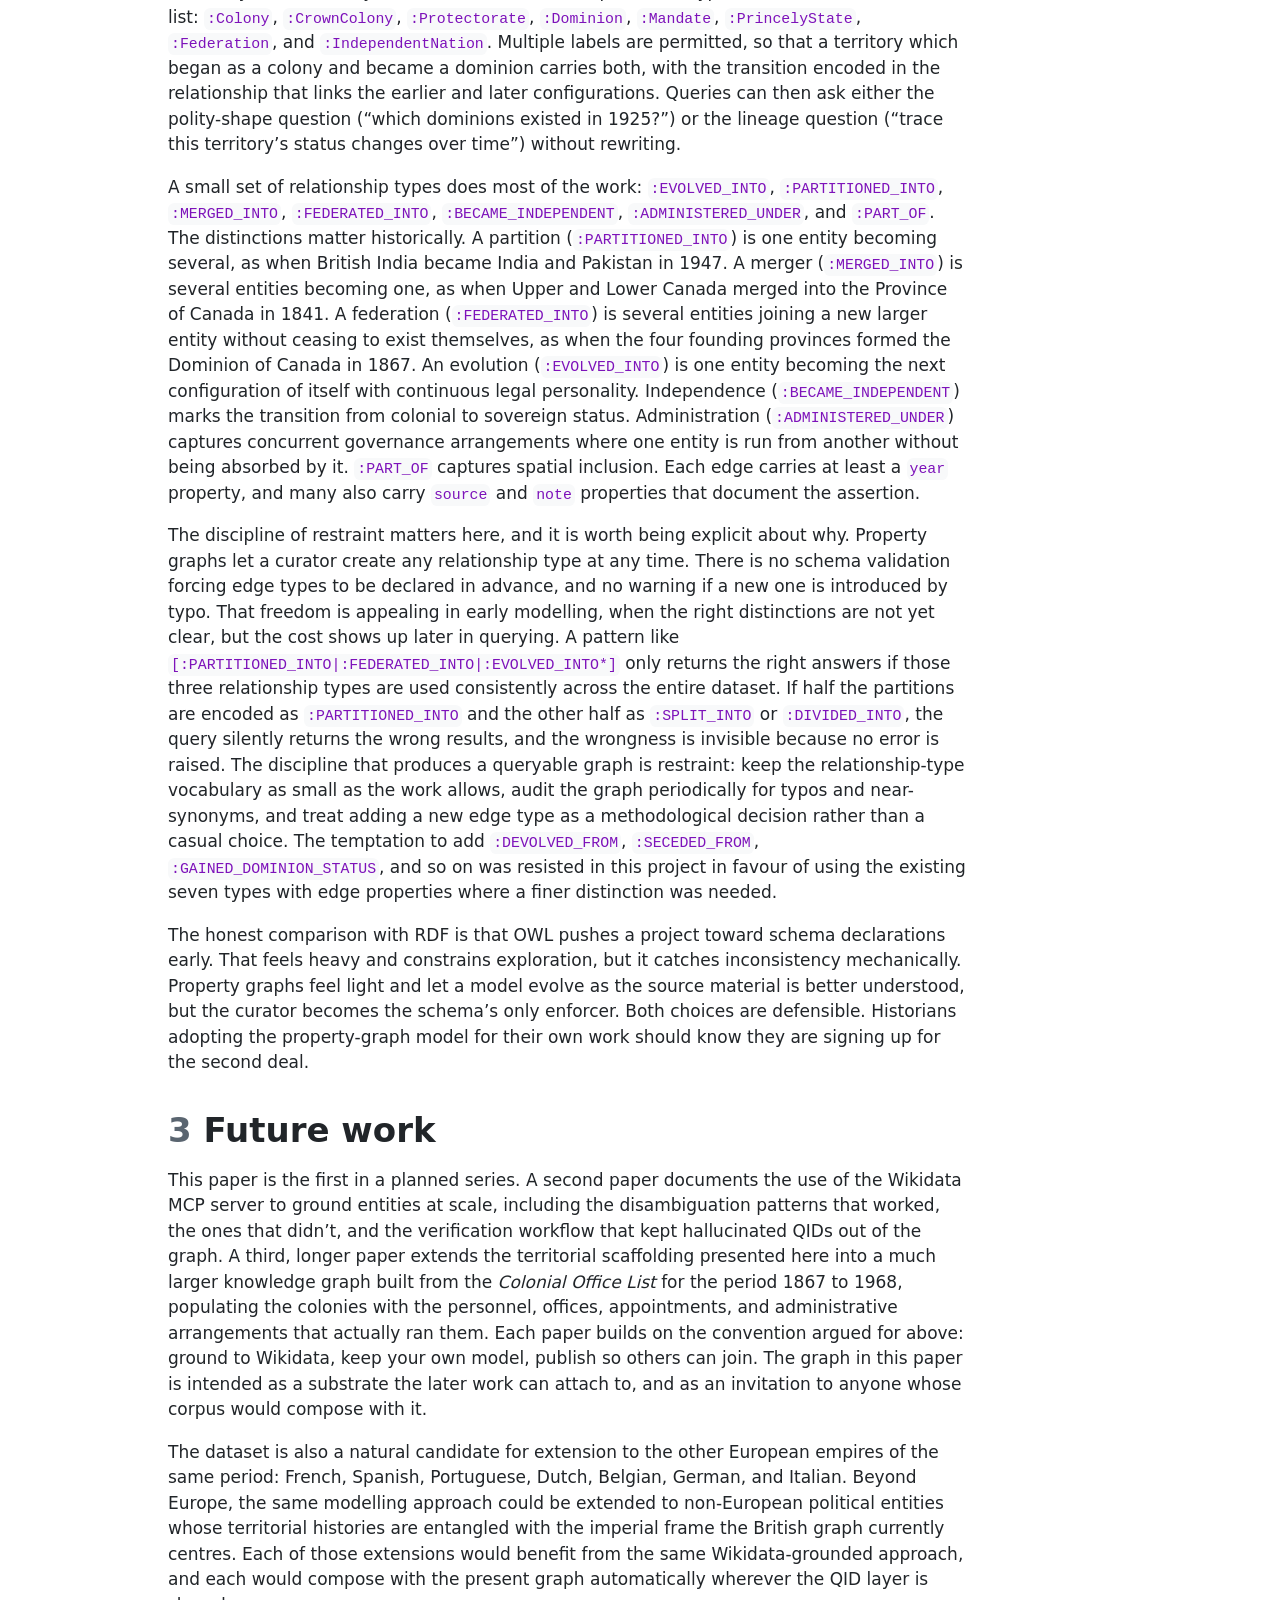
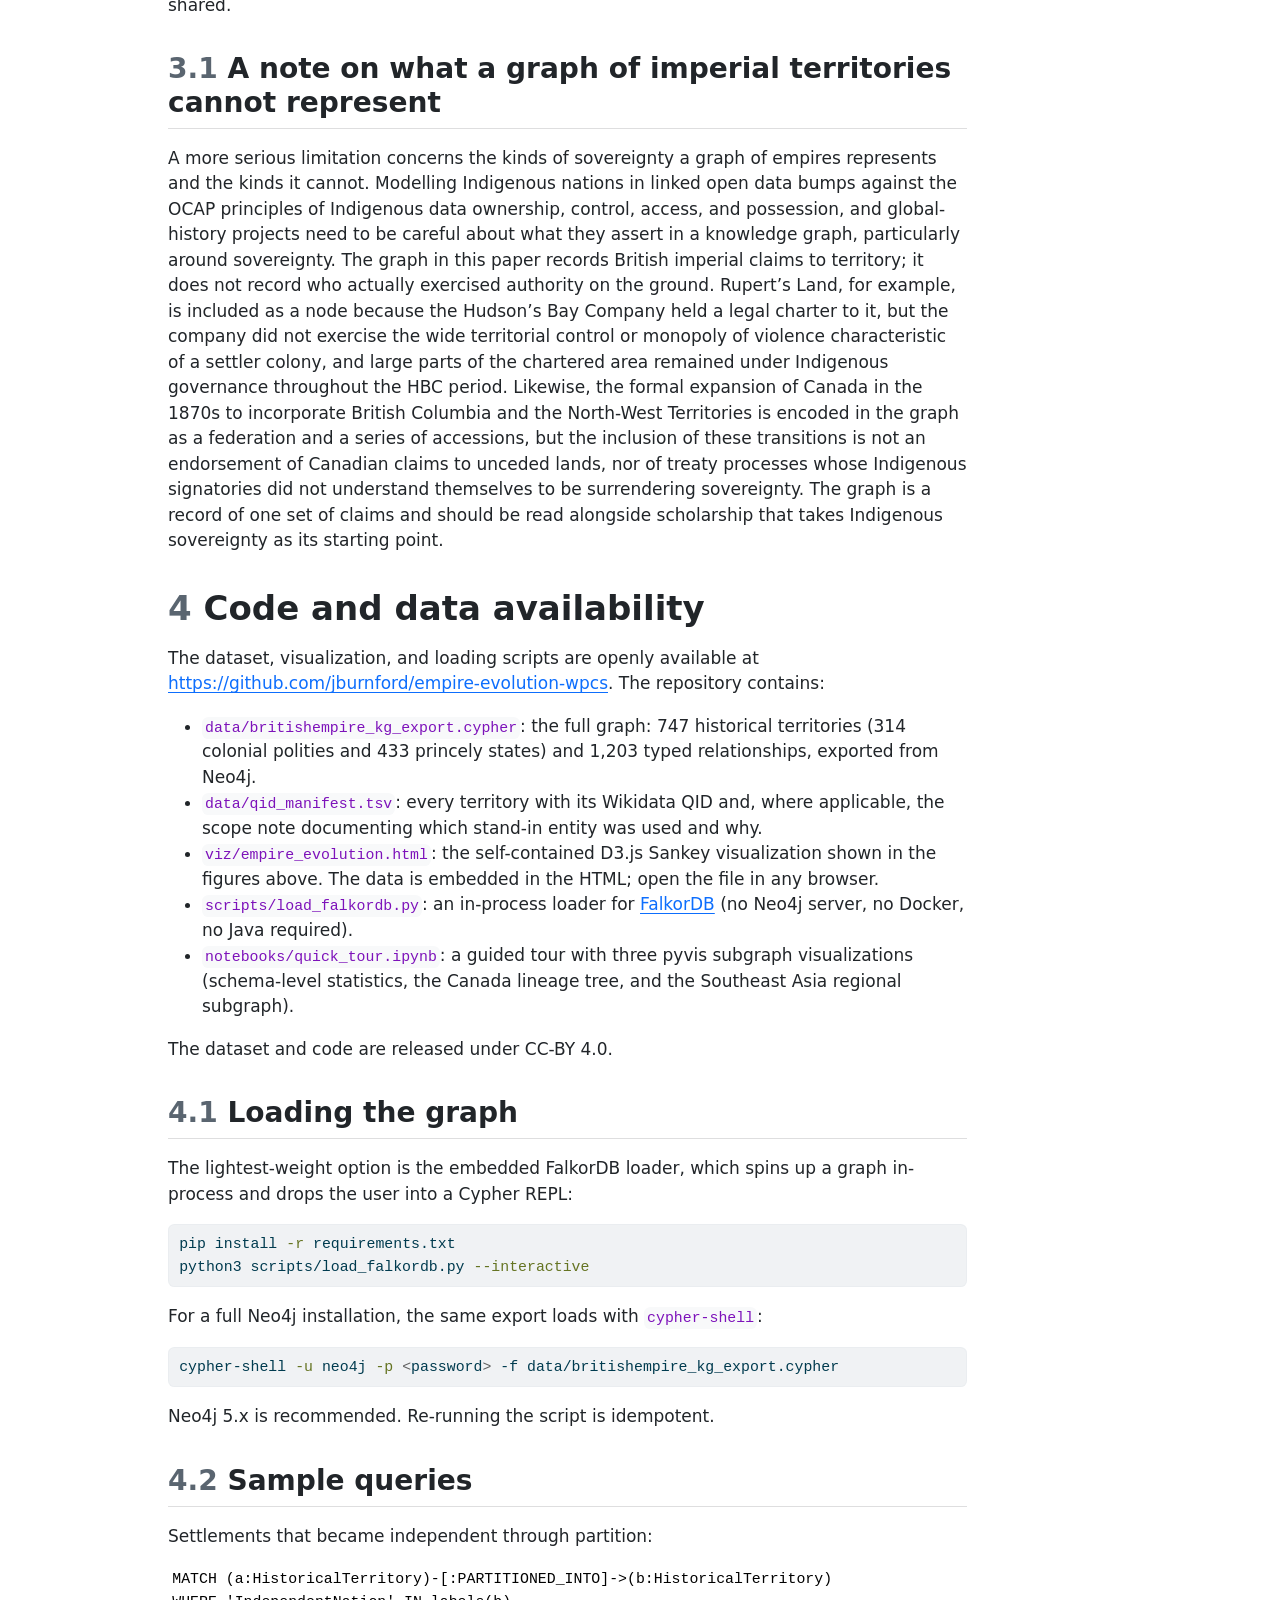
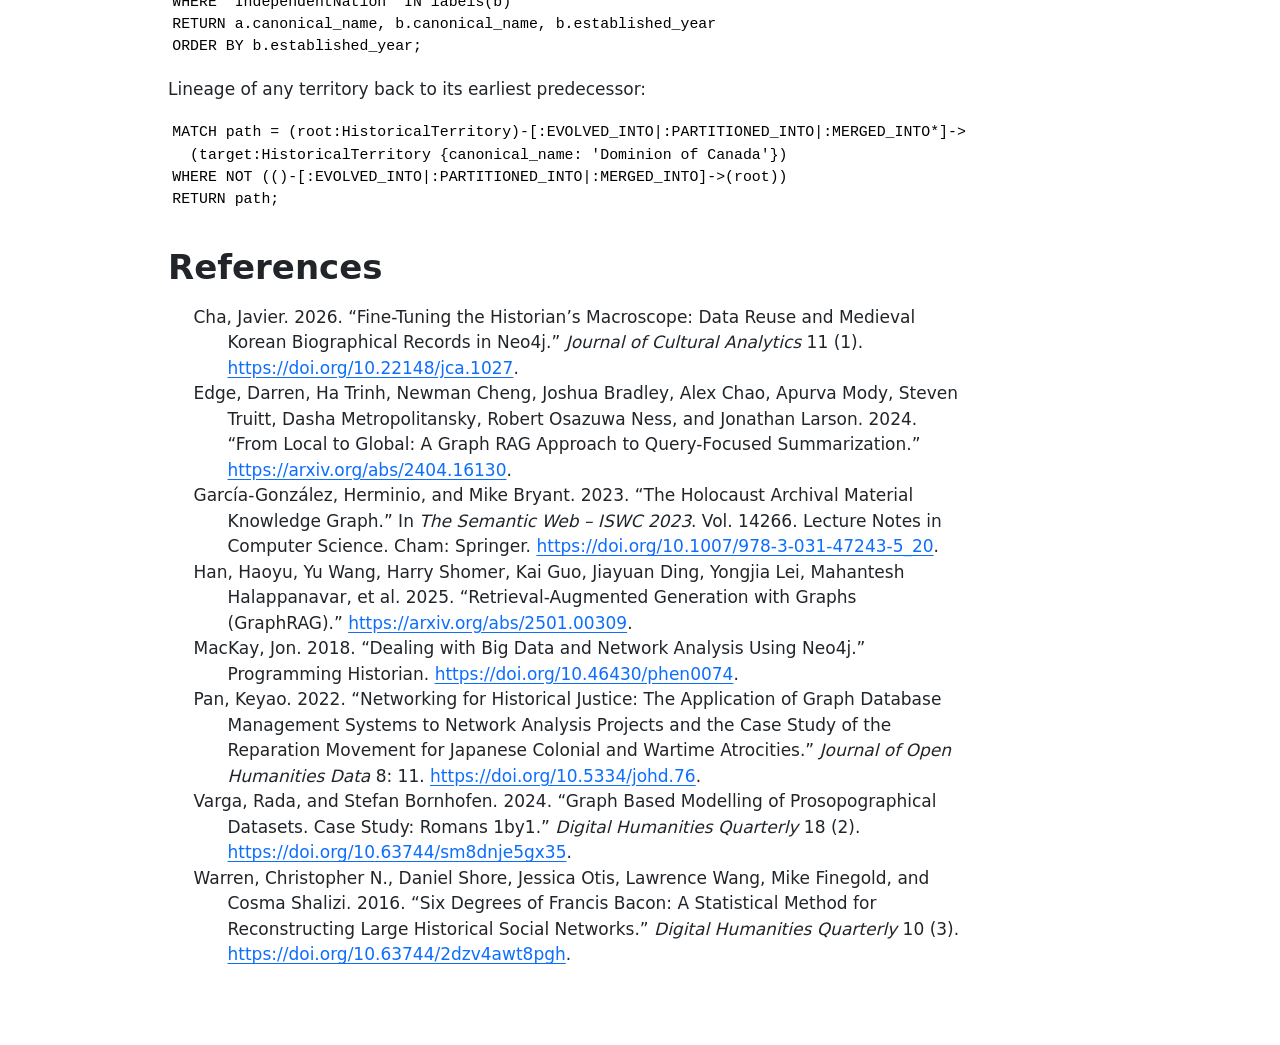
==== commit f24e3313: "Built site for gh-pages" ====
--- a/index.html
+++ b/index.html
@@ -163,7 +163,7 @@
 <div>
   <div class="abstract">
     <div class="block-title">Abstract</div>
-    <p>This paper presents a curated Cypher knowledge graph documenting the territorial evolution of the British Empire from the early-modern period through the late twentieth century, alongside an interactive Sankey-style visualization of colonial successions, partitions, federations, and independence transitions. The graph contains 747 historical territories (314 colonial polities and 433 princely states) connected by 1,203 typed relationships drawn from Wikidata-grounded entities. We argue that property graphs in the Cypher query language offer a productive substrate for historical research: they make the messy genealogies of empire — partitions, reorganizations, post-imperial successor states — explicit and queryable without forcing them into the cleaner abstractions of relational schemas. We also argue that grounding historical entities to Wikidata QIDs creates shared foundations across projects, allowing scholars to build on each other’s work rather than reproducing baseline structures from scratch.</p>
+    <p>This paper presents a curated Cypher knowledge graph documenting the territorial evolution of the British Empire from the early-modern period through the late twentieth century, alongside an interactive Sankey-style visualization of colonial successions, partitions, federations, and independence transitions. The graph contains 747 historical territories (314 colonial polities and 433 princely states) connected by 1,203 typed relationships, with every entity grounded to a Wikidata QID. The argument is twofold. First, property graphs in the Cypher query language offer a productive substrate for political-territorial history: they make the messy genealogies of empire (partitions, reorganizations, post-imperial successor states) explicit and queryable without forcing them into the cleaner abstractions of relational schemas, while leaving room for stricter ontologies like CIDOC-CRM where the work demands them. Second, grounding historical entities to Wikidata QIDs creates shared foundations across projects, allowing computational historians to do teamwork without forming teams. The paper also documents the iterative, human-in-the-loop verification workflow used to keep hallucinated QIDs out of the graph.</p>
   </div>
 </div>
 
@@ -174,8 +174,8 @@
 <section id="introduction" class="level1" data-number="1">
 <h1 data-number="1"><span class="header-section-number">1</span> Introduction</h1>
 <p>Historiography is cumulative: each new argument depends on prior scholarship and primary sources that have named, dated, and located the same actors and places. The structured datasets historians now produce should build upon each other in the same way. With coding agents making it much easier to create historical datasets, we need to reinforce linked open data conventions among computational historians to make our data interoperable going forward. The prerequisite is shared ground: agreement that two records describing “Victoria” or “Huizong” or “Demerara” describe the same entity. For prose scholarship, that ground is supplied by citation. For structured data, it has to be supplied by <a href="https://en.wikipedia.org/wiki/Persistent_identifier">persistent identifiers</a>. At the scale historical research now operates, <a href="https://www.wikidata.org/wiki/Wikidata:Main_Page">Wikidata</a>, with over 120 million items including millions of historical figures and places, is the only identifier system with sufficient coverage to play that role. This paper presents a Cypher property-graph dataset of 747 historical territories and 1,203 typed relationships, together with an <a href="http://jimclifford.ca/empire-evolution-wpcs/viz/empire_evolution.html">interactive Sankey visualization</a> that makes the genealogies legible.</p>
-<p>This dataset provides a foundation for a knowledge graph focused on the history of British imperialism and the British World System between the sixteenth and twentieth centuries. The goal was a database recording all of the colonies in any given year along with the evolution of individual colonies throughout their history. Most of this information already existed in Wikipedia and its linked open data project Wikidata. Working with Claude Code, I created a knowledge graph using Wikidata for persistent identifiers. Early in the project, however, it became clear that coding agents regularly hallucinated Wikidata QIDs, so the work required extensive human-in-the-loop verification. We found that developing a <a href="http://jimclifford.ca/empire-evolution-wpcs/viz/empire_evolution.html">visualization</a> helped with that verification by making it easy to see whether the colonies were linked together correctly. This paper will provide an overview of the iterative process to develop and check the knowledge graph using Claude Code.</p>
-<p>Cypher is the query language used by graph databases such as Neo4j and FalkorDB; we chose a property-graph model over the more standards-bound RDF/SPARQL stack because relationships in a property graph can carry their own properties (a date, a source, a qualification), which matters when the relationship itself (a partition, a federation, an independence) is the historical object of interest, not just a link between two things. The dataset is a basic foundation, ready to be extended with additional data ranging from trade statistics to nodes for political officials or key events. The argument is larger: that knowledge graphs, with entities grounded to Wikidata QIDs, offer a productive <em>shared foundation</em> for historical research at this scale. Anyone who takes this data, builds on top of it, and shares the results contributes to a larger historical project. It allows us to do teamwork without forming teams.</p>
+<p>This dataset provides a foundation for a knowledge graph focused on the history of British imperialism and the British World System between the sixteenth and twentieth centuries. The goal was a database recording all of the colonies in any given year along with the evolution of individual colonies throughout their history. Most of this information already existed in Wikipedia and its linked open data project Wikidata. Working with Claude Code, I created a knowledge graph using Wikidata for persistent identifiers. Early in the project, however, it became clear that coding agents regularly hallucinated Wikidata QIDs, so the work required extensive human-in-the-loop verification. I found that developing a <a href="http://jimclifford.ca/empire-evolution-wpcs/viz/empire_evolution.html">visualization</a> helped with that verification by making it easy to see whether the colonies were linked together correctly. This paper will provide an overview of the iterative process to develop and check the knowledge graph using Claude Code.</p>
+<p>Cypher is the query language used by graph databases such as Neo4j and FalkorDB; I chose a property-graph model over the more standards-bound RDF/SPARQL stack because relationships in a property graph can carry their own properties (a date, a source, a qualification), which matters when the relationship itself (a partition, a federation, an independence) is the historical object of interest, not just a link between two things. The dataset is a basic foundation, ready to be extended with additional data ranging from trade statistics to nodes for political officials or key events. The argument is larger: that knowledge graphs, with entities grounded to Wikidata QIDs, offer a productive <em>shared foundation</em> for historical research at this scale. Anyone who takes this data, builds on top of it, and shares the results contributes to a larger historical project. It allows us to do teamwork without forming teams.</p>
 </section>
 <section id="wikidata-grounding-as-a-shared-foundation" class="level1" data-number="2">
 <h1 data-number="2"><span class="header-section-number">2</span> Wikidata grounding as a shared foundation</h1>
@@ -198,9 +198,9 @@
 <p><img src="images/paste-1.png" class="img-fluid"></p>
 <p>The <a href="http://jimclifford.ca/empire-evolution-wpcs/viz/empire_evolution.html">visualization</a> proved important in correctly mapping out the colonial history of what became Canada, capturing the conquest of the French Empire, the division and later merger of Upper and Lower Canada, and the shorter history of two colonies forming into one before joining confederation in British Columbia.</p>
 <p><img src="images/paste-2.png" class="img-fluid"></p>
-<p>South Asia created unique challenges hundreds of princely states, including many that predated Britain’s overseas empire; I decided to select a geographically diverse sample of these states in the <a href="http://jimclifford.ca/empire-evolution-wpcs/viz/empire_evolution.html">visualization</a> while including all of them in the underlying knowledge graph. The South Asia section highlights a limit in this visualization, where screen space and data limitations meant every colony is represented by the same width of bar; the Bombay Presidency is represented the same as the Factory at Surat despite their different scale and levels of colonial control. We could use population estimates or number of square km to differentiate between the major colonies and minor trade forts, but that would require data for each colony and a way to represent change over time. The current visualization prioritizes identifying all of the colonies, their time span and how they relate over visualizing the social, political or economic significance of the different colonies.</p>
+<p>South Asia created unique challenges hundreds of princely states, including many that predated Britain’s overseas empire; I decided to select a geographically diverse sample of these states in the <a href="http://jimclifford.ca/empire-evolution-wpcs/viz/empire_evolution.html">visualization</a> while including all of them in the underlying knowledge graph. The South Asia section highlights a limit in this visualization, where screen space and data limitations meant every colony is represented by the same width of bar; the Bombay Presidency is represented the same as the Factory at Surat despite their different scale and levels of colonial control. I could use population estimates or number of square km to differentiate between the major colonies and minor trade forts, but that would require data for each colony and a way to represent change over time. The current visualization prioritizes identifying all of the colonies, their time span and how they relate over visualizing the social, political or economic significance of the different colonies.</p>
 <p><img src="images/paste-3.png" class="img-fluid"></p>
-<p>The iterative process continued after completing the <a href="http://jimclifford.ca/empire-evolution-wpcs/viz/empire_evolution.html">visualization</a>. I needed to ensure all of the Wikidata QIDs matched the colonies. Most of them were reviewed in an earlier human in the loop process. I used Claude Code to create an HTML website that pulled the description from Wikidata and presented it alongside the colony name. I then either verified or provided an alternative. As we worked through the list, we found some minor island colonies did not have a Wikidata ID for the colonial period, so we decided to use the ID for the geographical islands. We also found a few colonies not included in Wikidata and had to decide whether the current political entity could be used as a stand in. In a final process, we used Claude to search every row in the knowledge graph to ensure the Wikidata ID matched and it found a small number of errors. We completed a human review of these errors and published the final version with notes attached for all of the colonies where we had to use a geographical entity, the modern political entity, or a broader Wikidata entity that spans multiple sub-periods of colonial administration, in place of a unique Wikidata ID for the colony. We are now considering adding these entities into Wikidata as a contribution to that project and to make our knowledge graph more consistent.</p>
+<p>The iterative process continued after completing the <a href="http://jimclifford.ca/empire-evolution-wpcs/viz/empire_evolution.html">visualization</a>. I needed to ensure all of the Wikidata QIDs matched the colonies. Most of them were reviewed in an earlier human in the loop process. I used Claude Code to create an HTML website that pulled the description from Wikidata and presented it alongside the colony name. I then either verified or provided an alternative. As I worked through the list, I found some minor island colonies did not have a Wikidata ID for the colonial period, so I decided to use the ID for the geographical islands. I also found a few colonies not included in Wikidata and had to decide whether the current political entity could be used as a stand in. In a final process, I used Claude to search every row in the knowledge graph to ensure the Wikidata ID matched and it found a small number of errors. I completed a human review of these errors and published the final version with notes attached for all of the colonies where I had to use a geographical entity, the modern political entity, or a broader Wikidata entity that spans multiple sub-periods of colonial administration, in place of a unique Wikidata ID for the colony. I am now considering adding these entities into Wikidata as a contribution to that project and to make the knowledge graph more consistent.</p>
 </section>
 <section id="property-graphs-in-historical-research" class="level2" data-number="2.2">
 <h2 data-number="2.2" class="anchored" data-anchor-id="property-graphs-in-historical-research"><span class="header-section-number">2.2</span> Property graphs in historical research</h2>
@@ -210,12 +210,12 @@
 </section>
 <section id="why-not-cidoc-crm" class="level2" data-number="2.3">
 <h2 data-number="2.3" class="anchored" data-anchor-id="why-not-cidoc-crm"><span class="header-section-number">2.3</span> Why not CIDOC-CRM?</h2>
-<p>The most considered alternative to a project-specific property-graph model would have been to publish the dataset as RDF following CIDOC-CRM, the ISO-standard ontology for cultural heritage and the most widely adopted shared ontology in the digital-humanities linked-data world. CIDOC-CRM is well documented, carefully designed, and built for exactly the kind of cross-project interoperability we argue for elsewhere in this paper. It is reasonable to ask why we did not use it.</p>
+<p>The most considered alternative to a project-specific property-graph model would have been to publish the dataset as RDF following CIDOC-CRM, the ISO-standard ontology for cultural heritage and the most widely adopted shared ontology in the digital-humanities linked-data world. CIDOC-CRM is well documented, carefully designed, and built for exactly the kind of cross-project interoperability this paper argues for elsewhere. It is reasonable to ask why I did not use it.</p>
 <p>The honest answer begins with a problem that historical-GIS practitioners know well: most of the colonies in this dataset do not have a stable territorial extent. A useful test question is to ask what the spatial node would be for “Canada” in 1770, 1841, 1867, and 1951. There is no single answer. In 1770 there is no Canada; the territory along the St.&nbsp;Lawrence is the Province of Quebec under British military rule. In 1841 the Act of Union has merged Upper and Lower Canada into the Province of Canada. In 1867 the Dominion of Canada is four provinces along the St.&nbsp;Lawrence and the lower Great Lakes. By 1951 it is a transcontinental federation that has recently absorbed Newfoundland. CIDOC-CRM handles this correctly through E93 Presence (the published documentation uses the Roman Empire as exactly this kind of example), where each territorial configuration is its own spatiotemporal node attached to a persistent E74 Group via P166_was_a_presence_of, with its own E52 Time-Span and E94 Spatial Primitive. The model is right. It is also a model in which a single polity’s territorial life is not one node but a sequence, and the dataset’s 747 territories would expand into a much larger graph of presences, time-spans, geometries, and labels. The CIDOC-CRM-compliant version of post-confederation Canada alone is at least eight E93 Presences (1867, 1870, 1871, 1873, 1898, 1905, 1949, 1999), each with its own provenance and geometry, before any partition or accession event has been added to the graph.</p>
 <p>The deeper friction is at the edges. CIDOC-CRM has no direct property for “partitioned into,” “merged into,” “federated with,” or “became independent.” All of these are modeled as E81 Transformation events with <code>P124_transformed</code> pointing to the input persistent item and <code>P123_resulted_in</code> pointing to each output, alongside E66 Formation and E68 Dissolution events for entry into and exit from existence. The partition / merger / federation / succession distinction is recoverable through <code>P2_has_type</code> on each E81, but the typed-edge semantics that make Cypher queries legible (<code>[:PARTITIONED_INTO|:FEDERATED_INTO|:EVOLVED_INTO*]</code>) have to be reconstructed through pattern queries that traverse intervening event nodes. For a dataset whose primary contribution is the queryable genealogy itself, this is a real ergonomic loss with no offsetting gain in expressiveness.</p>
-<p>What this placement gives up is worth naming. Joining a CIDOC-CRM-compliant triplestore would have meant that a single federated SPARQL query could in principle compose our dataset with LINCS, with the British Museum’s collections, and with any other historical project that has done the same modeling work. That kind of seamless cross-project composition was the original promise of linked open data, and a property-graph project grounded only at the identifier layer cannot offer it. Anyone who wants to combine our data with another project’s has to do that combination project by project, attaching at the QID layer, rather than asking a single endpoint a single question.</p>
-<p>Whether that cost is as decisive in 2026 as it would have been a decade ago is an open question. Large language models have changed what cross-project synthesis looks like in practice: a research question posed in natural language can be translated into Cypher against our graph, SPARQL against a triplestore, and REST against a third source, with the results reconciled by the model. This is more flexible than federated SPARQL, since no schema agreement is required upfront, and also less verifiable, since the reconciliation is opaque and can fail silently. The tension cuts two ways. If LLMs can bridge schemas at query time, the up-front cost of committing to a shared ontology may matter less than it did. If LLM-mediated answers can fail silently, the verifiability a properly modelled ontology offers may matter more, not less. I do not have a settled view on which way this pulls, and I am not aware of digital-humanities scholarship that has worked the question through directly. We need to test this in practice, and the present paper is intended as a contribution to that testing by making both options available to the field. The choice is not between RDF and property graphs; it is between RDF and property graphs <em>for this project</em>. Both are viable options for historical research, and both have their place in the ecosystem.</p>
-<p>The decision is therefore not a rejection of CIDOC-CRM but a placement of it. CIDOC-CRM is the right tool for the artifact-and-person scale of cultural heritage cataloging, where the event is itself the historical object of interest: an acquisition, an attribution, a production. It is also the right tool for projects whose primary deliverable is a richly time-scoped historical GIS, where E93 Presences and E94 geometries do exactly the work the data needs and the cost of the event scaffolding is repaid by the queries the geometry makes possible. Each project needs to consider the costs and benefits of choosing different approaches. For a foundational political-territorial history knowledge graph at the level of polities and successions, where the dataset’s value is in the typed relationships between persistent entities rather than in the geometries themselves, the presence and event nodes are scaffolding around the relationships historians actually want to query. We chose to keep the working model flexible and to do the cross-project work at the identifier layer instead, by attaching Wikidata QIDs to every territory and flagging the ones we could not ground. The choice is one of placement, and treating it as such is what keeps both options open to the field.</p>
+<p>What this placement gives up is worth naming. Joining a CIDOC-CRM-compliant triplestore would have meant that a single federated SPARQL query could in principle compose this dataset with LINCS, with the British Museum’s collections, and with any other historical project that has done the same modeling work. That kind of seamless cross-project composition was the original promise of linked open data, and a property-graph project grounded only at the identifier layer cannot offer it. Anyone who wants to combine this dataset with another project’s has to do that combination project by project, attaching at the QID layer, rather than asking a single endpoint a single question.</p>
+<p>Whether that cost is as decisive in 2026 as it would have been a decade ago is an open question. Large language models have changed what cross-project synthesis looks like in practice: a research question posed in natural language can be translated into Cypher against this graph, SPARQL against a triplestore, and REST against a third source, with the results reconciled by the model. This is more flexible than federated SPARQL, since no schema agreement is required upfront, and also less verifiable, since the reconciliation is opaque and can fail silently. The tension cuts two ways. If LLMs can bridge schemas at query time, the up-front cost of committing to a shared ontology may matter less than it did. If LLM-mediated answers can fail silently, the verifiability a properly modelled ontology offers may matter more, not less. I do not have a settled view on which way this pulls, and I am not aware of digital-humanities scholarship that has worked the question through directly. This needs to be tested in practice, and the present paper is intended as a contribution to that testing by making both options available to the field. The choice is not between RDF and property graphs; it is between RDF and property graphs <em>for this project</em>. Both are viable options for historical research, and both have their place in the ecosystem.</p>
+<p>The decision is therefore not a rejection of CIDOC-CRM but a placement of it. CIDOC-CRM is the right tool for the artifact-and-person scale of cultural heritage cataloging, where the event is itself the historical object of interest: an acquisition, an attribution, a production. It is also the right tool for projects whose primary deliverable is a richly time-scoped historical GIS, where E93 Presences and E94 geometries do exactly the work the data needs and the cost of the event scaffolding is repaid by the queries the geometry makes possible. Each project needs to consider the costs and benefits of choosing different approaches. For a foundational political-territorial history knowledge graph at the level of polities and successions, where the dataset’s value is in the typed relationships between persistent entities rather than in the geometries themselves, the presence and event nodes are scaffolding around the relationships historians actually want to query. I chose to keep the working model flexible and to do the cross-project work at the identifier layer instead, by attaching Wikidata QIDs to every territory and flagging the ones I could not ground. The choice is one of placement, and treating it as such is what keeps both options open to the field.</p>
 <p>A hybrid path is also available, and the European Holocaust Research Infrastructure (EHRI) is the clearest worked example. EHRI’s underlying portal store is Neo4j, while EHRI-KG <span class="citation" data-cites="garciagonzalez2023ehri">(<a href="#ref-garciagonzalez2023ehri" role="doc-biblioref">García-González and Bryant 2023</a>)</span> exposes the same archival material as RDF aligned to RiC-O and schema.org for downstream linked-data consumption. The working model is a property graph optimized for curation and query; RDF is generated as a publication layer when interoperability with the linked-data ecosystem matters. The architecture this paper proposes (model in a property graph, ground at the Wikidata identifier layer) is a lighter-weight version of the same pattern, and EHRI’s experience suggests that historians who want both can have both.</p>
 <section id="schema" class="level3" data-number="2.3.1">
 <h3 data-number="2.3.1" class="anchored" data-anchor-id="schema"><span class="header-section-number">2.3.1</span> Schema</h3>
@@ -239,11 +239,11 @@
 <h1 data-number="4"><span class="header-section-number">4</span> Code and data availability</h1>
 <p>The dataset, visualization, and loading scripts are openly available at <a href="https://github.com/jburnford/empire-evolution-wpcs" class="uri">https://github.com/jburnford/empire-evolution-wpcs</a>. The repository contains:</p>
 <ul>
-<li><code>data/britishempire_kg_export.cypher</code> — the full graph: 747 historical territories (314 colonial polities and 433 princely states) and 1,203 typed relationships, exported from Neo4j.</li>
-<li><code>data/qid_manifest.tsv</code> — every territory with its Wikidata QID and, where applicable, the scope note documenting which stand-in entity was used and why.</li>
-<li><code>viz/empire_evolution.html</code> — the self-contained D3.js Sankey visualization shown in the figures above. The data is embedded in the HTML; open the file in any browser.</li>
-<li><code>scripts/load_falkordb.py</code> — an in-process loader for <a href="https://www.falkordb.com/">FalkorDB</a> (no Neo4j server, no Docker, no Java required).</li>
-<li><code>notebooks/quick_tour.ipynb</code> — a guided tour with three pyvis subgraph visualizations (schema-level statistics, the Canada lineage tree, and the Southeast Asia regional subgraph).</li>
+<li><code>data/britishempire_kg_export.cypher</code>: the full graph: 747 historical territories (314 colonial polities and 433 princely states) and 1,203 typed relationships, exported from Neo4j.</li>
+<li><code>data/qid_manifest.tsv</code>: every territory with its Wikidata QID and, where applicable, the scope note documenting which stand-in entity was used and why.</li>
+<li><code>viz/empire_evolution.html</code>: the self-contained D3.js Sankey visualization shown in the figures above. The data is embedded in the HTML; open the file in any browser.</li>
+<li><code>scripts/load_falkordb.py</code>: an in-process loader for <a href="https://www.falkordb.com/">FalkorDB</a> (no Neo4j server, no Docker, no Java required).</li>
+<li><code>notebooks/quick_tour.ipynb</code>: a guided tour with three pyvis subgraph visualizations (schema-level statistics, the Canada lineage tree, and the Southeast Asia regional subgraph).</li>
 </ul>
 <p>The dataset and code are released under CC-BY 4.0.</p>
 <section id="loading-the-graph" class="level2" data-number="4.1">
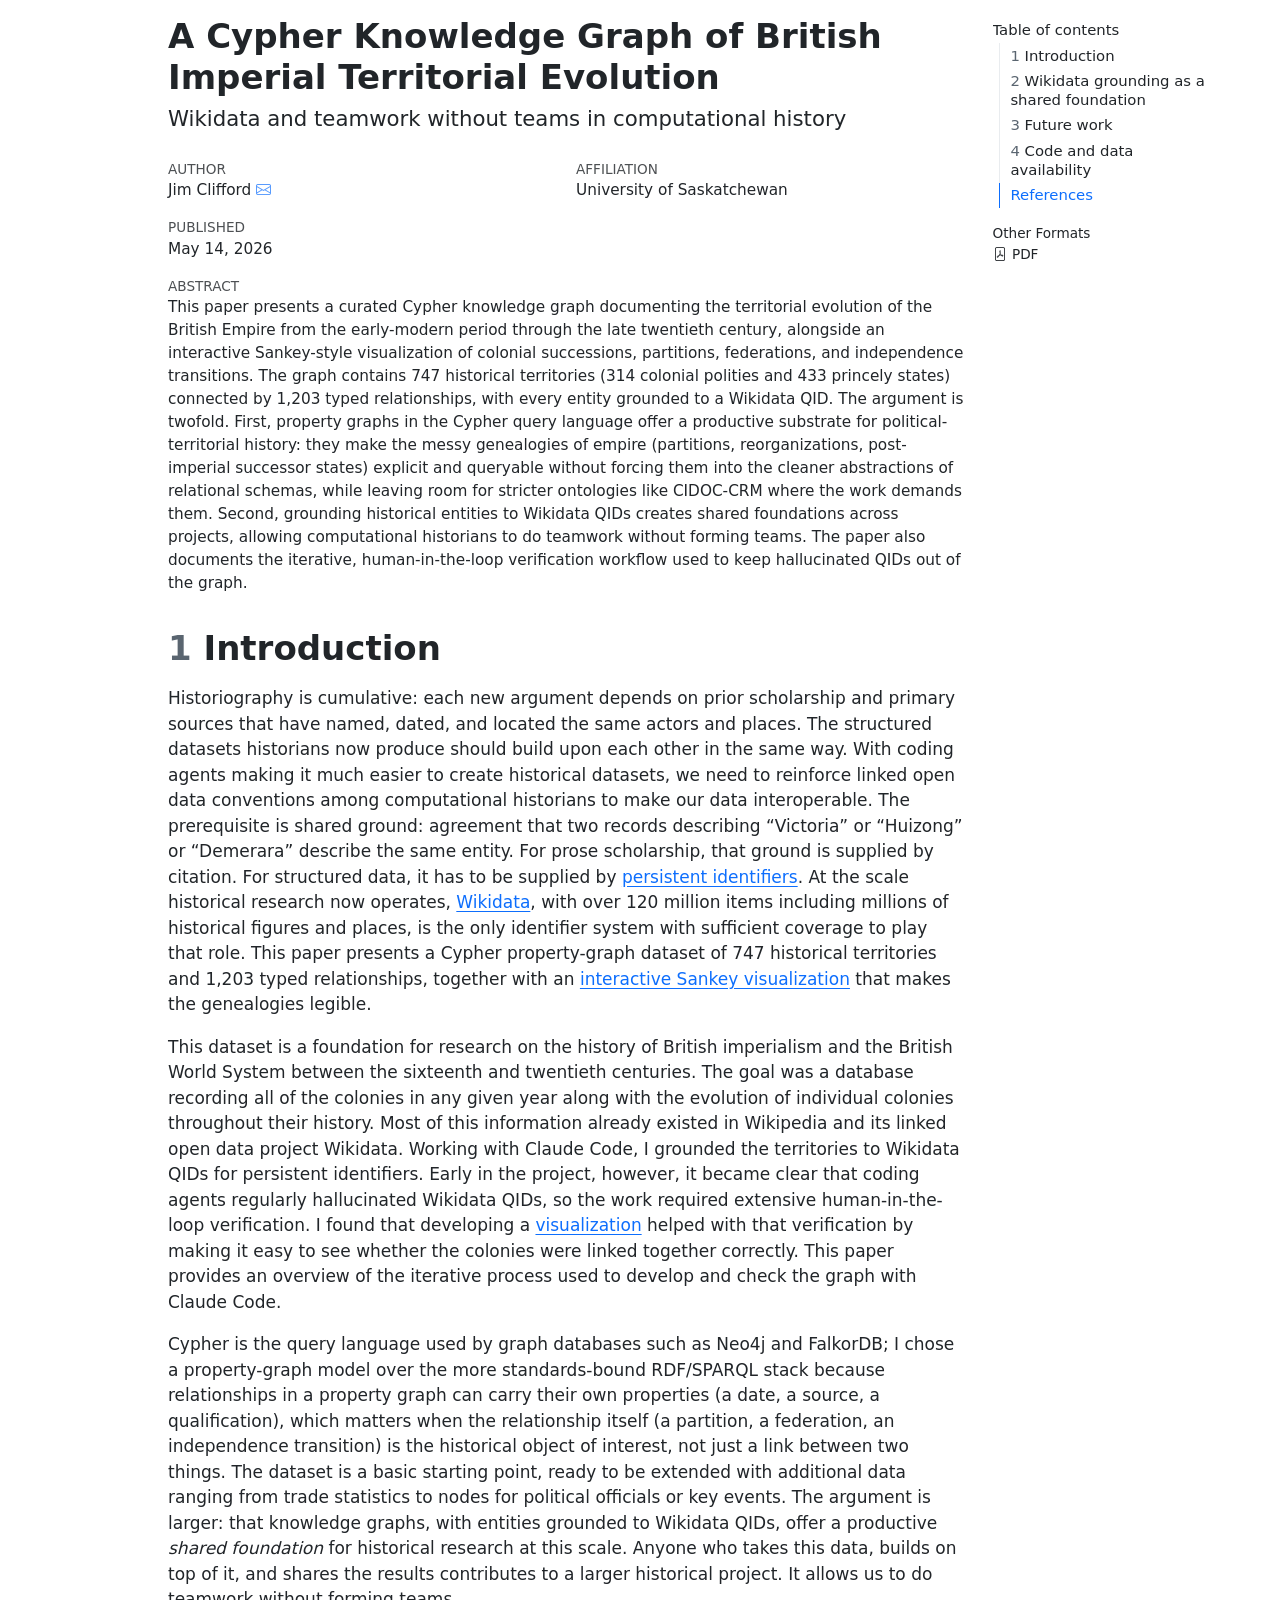
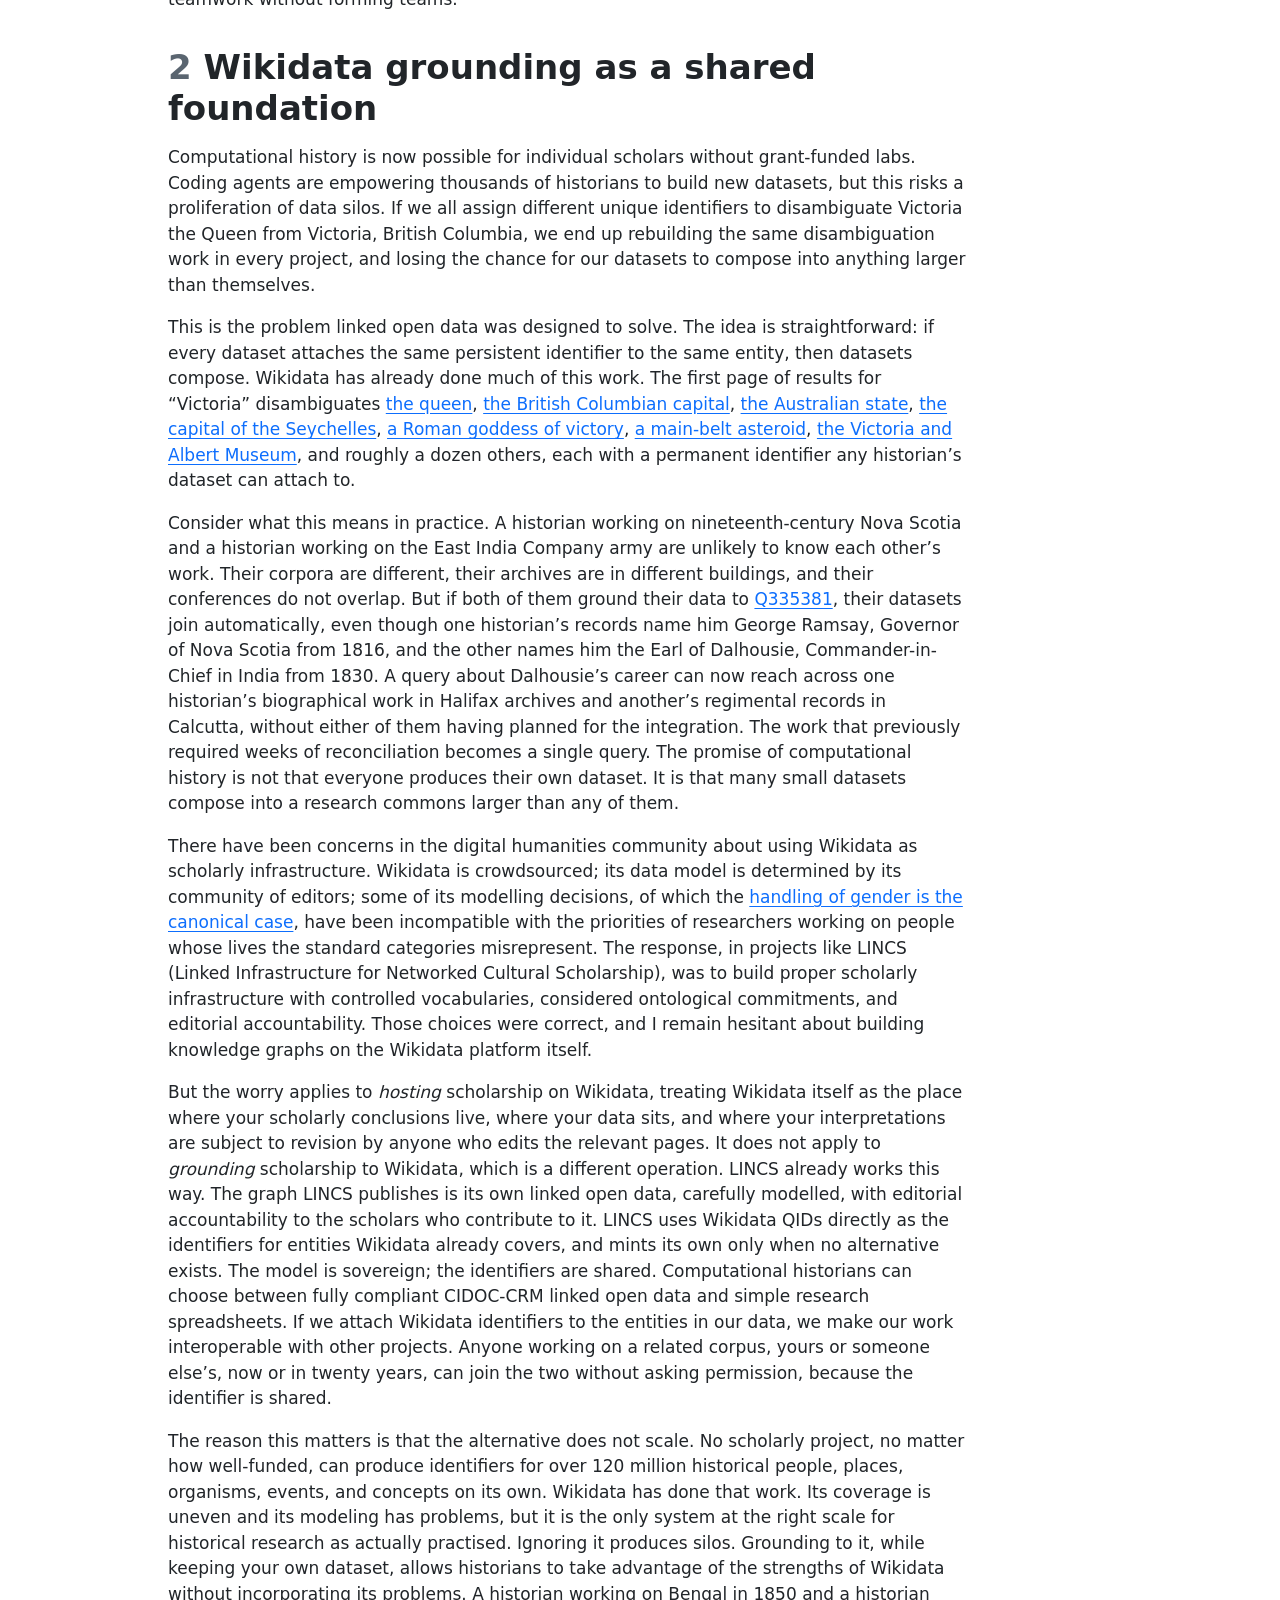
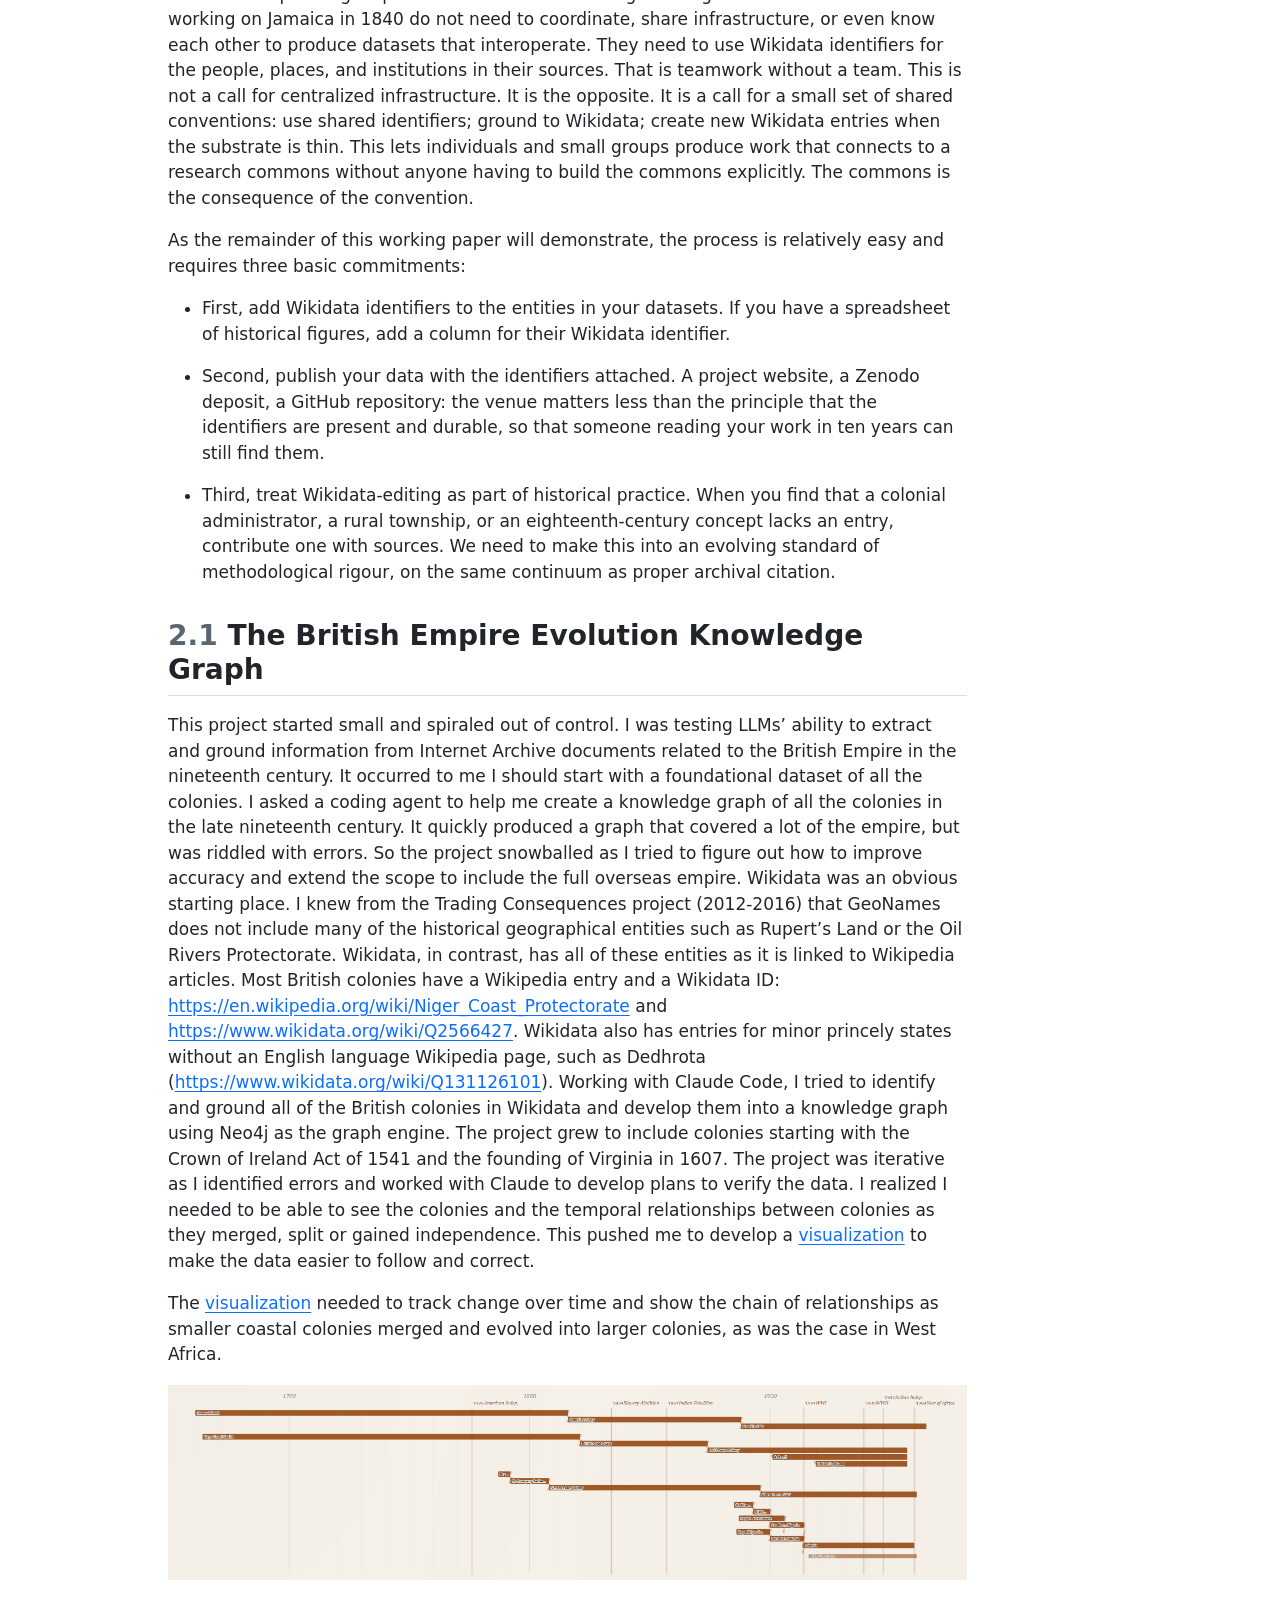
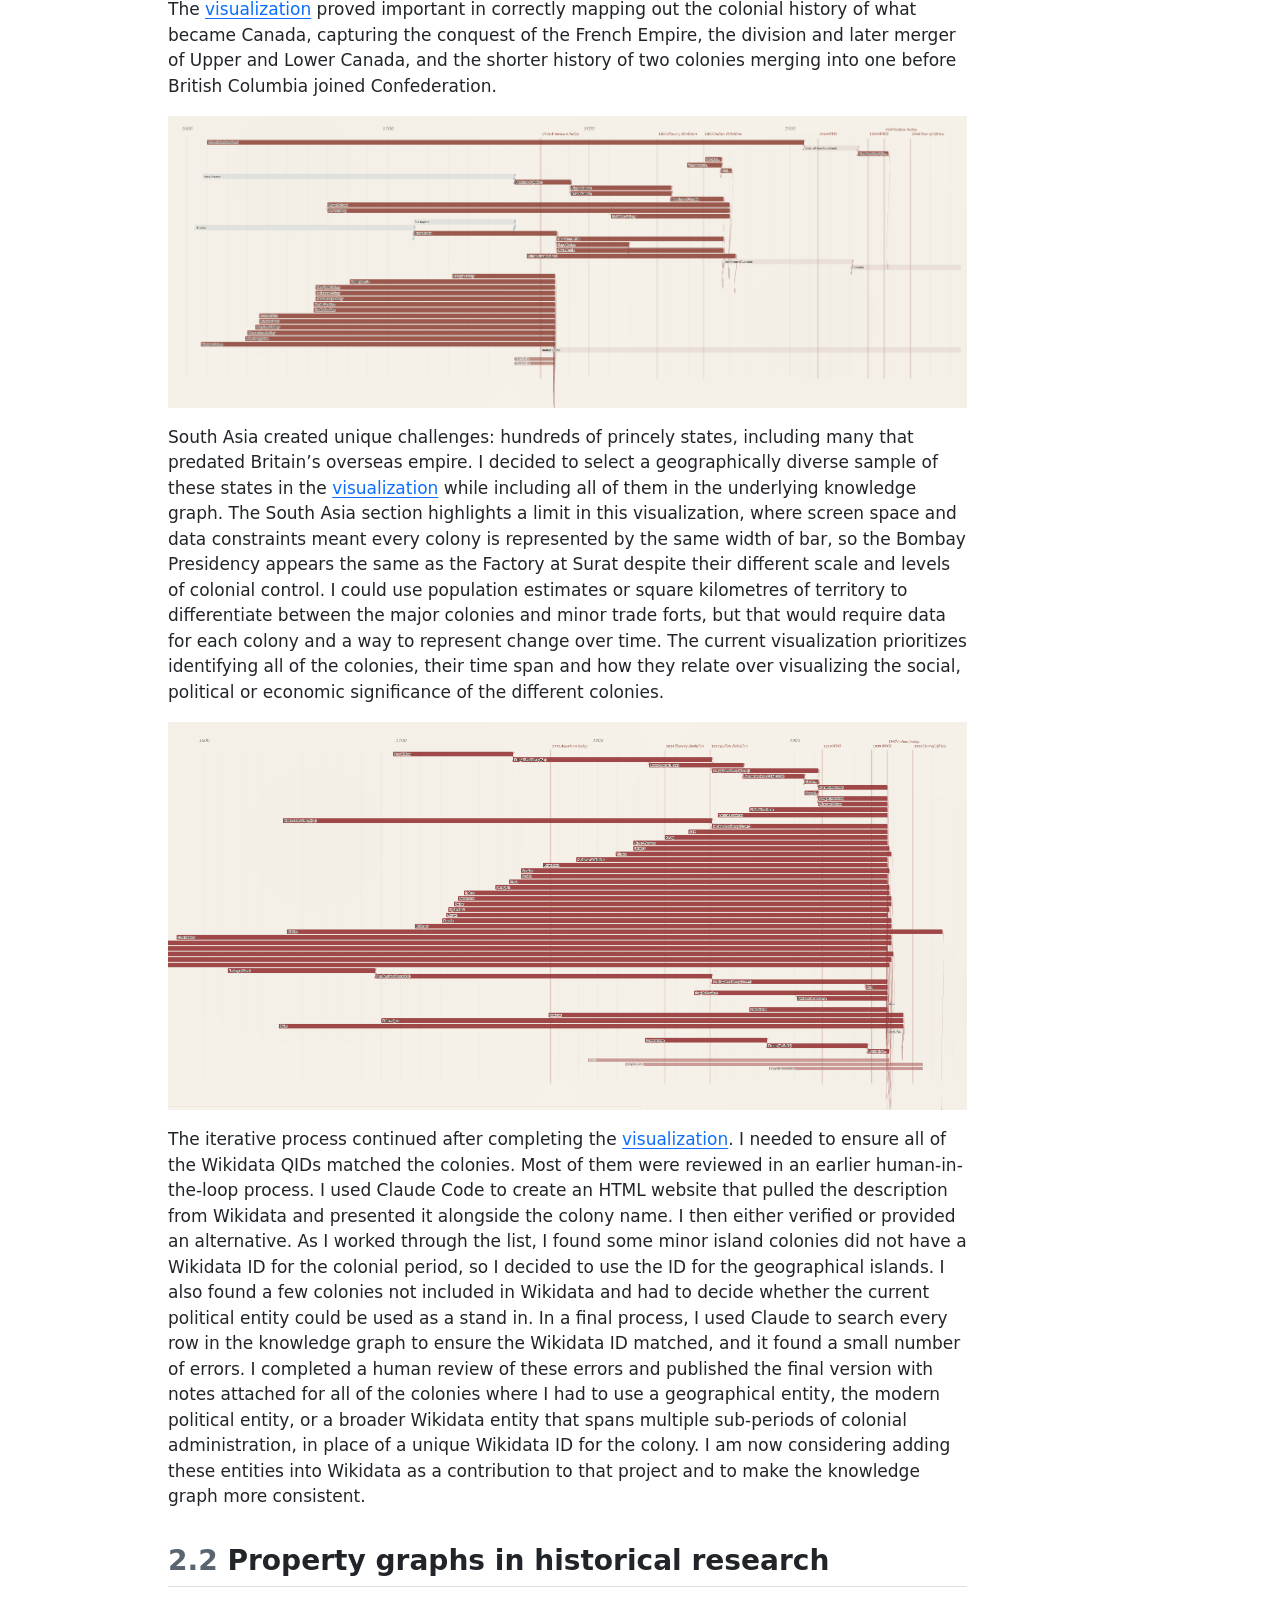
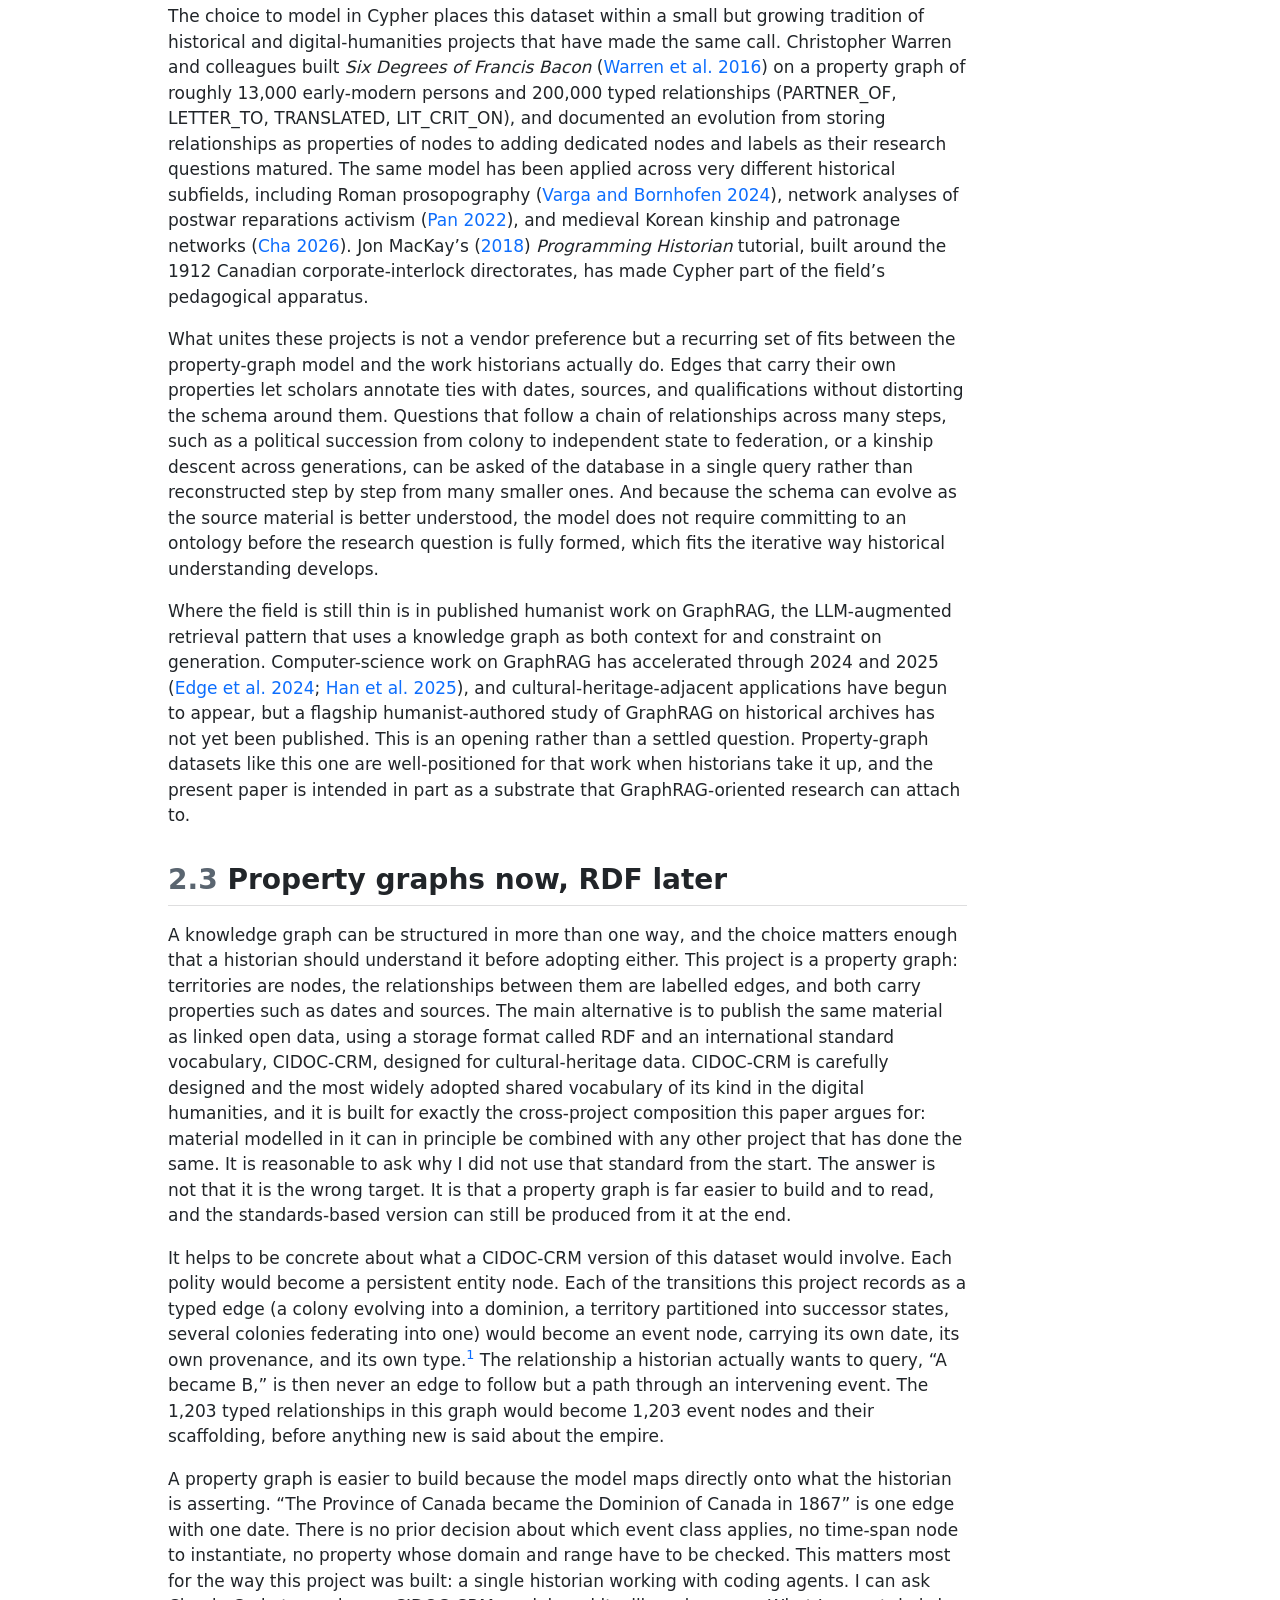
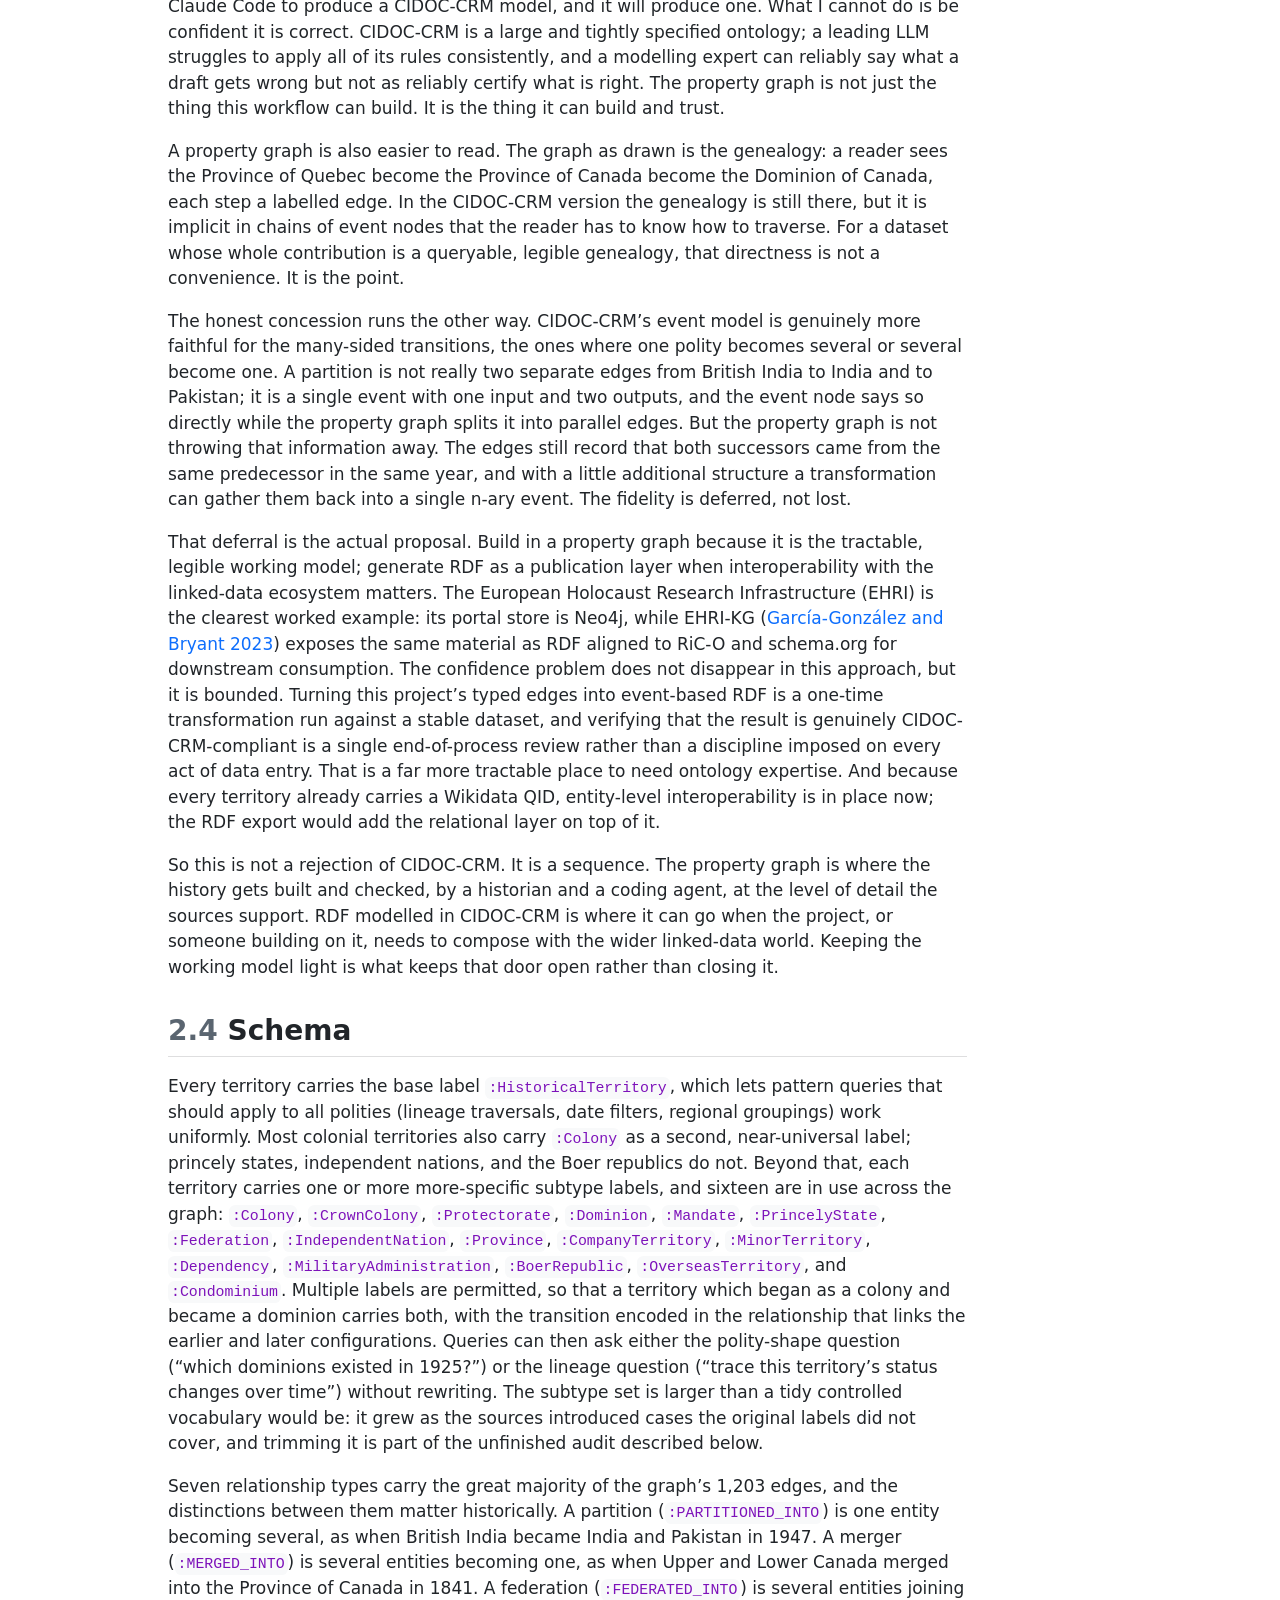
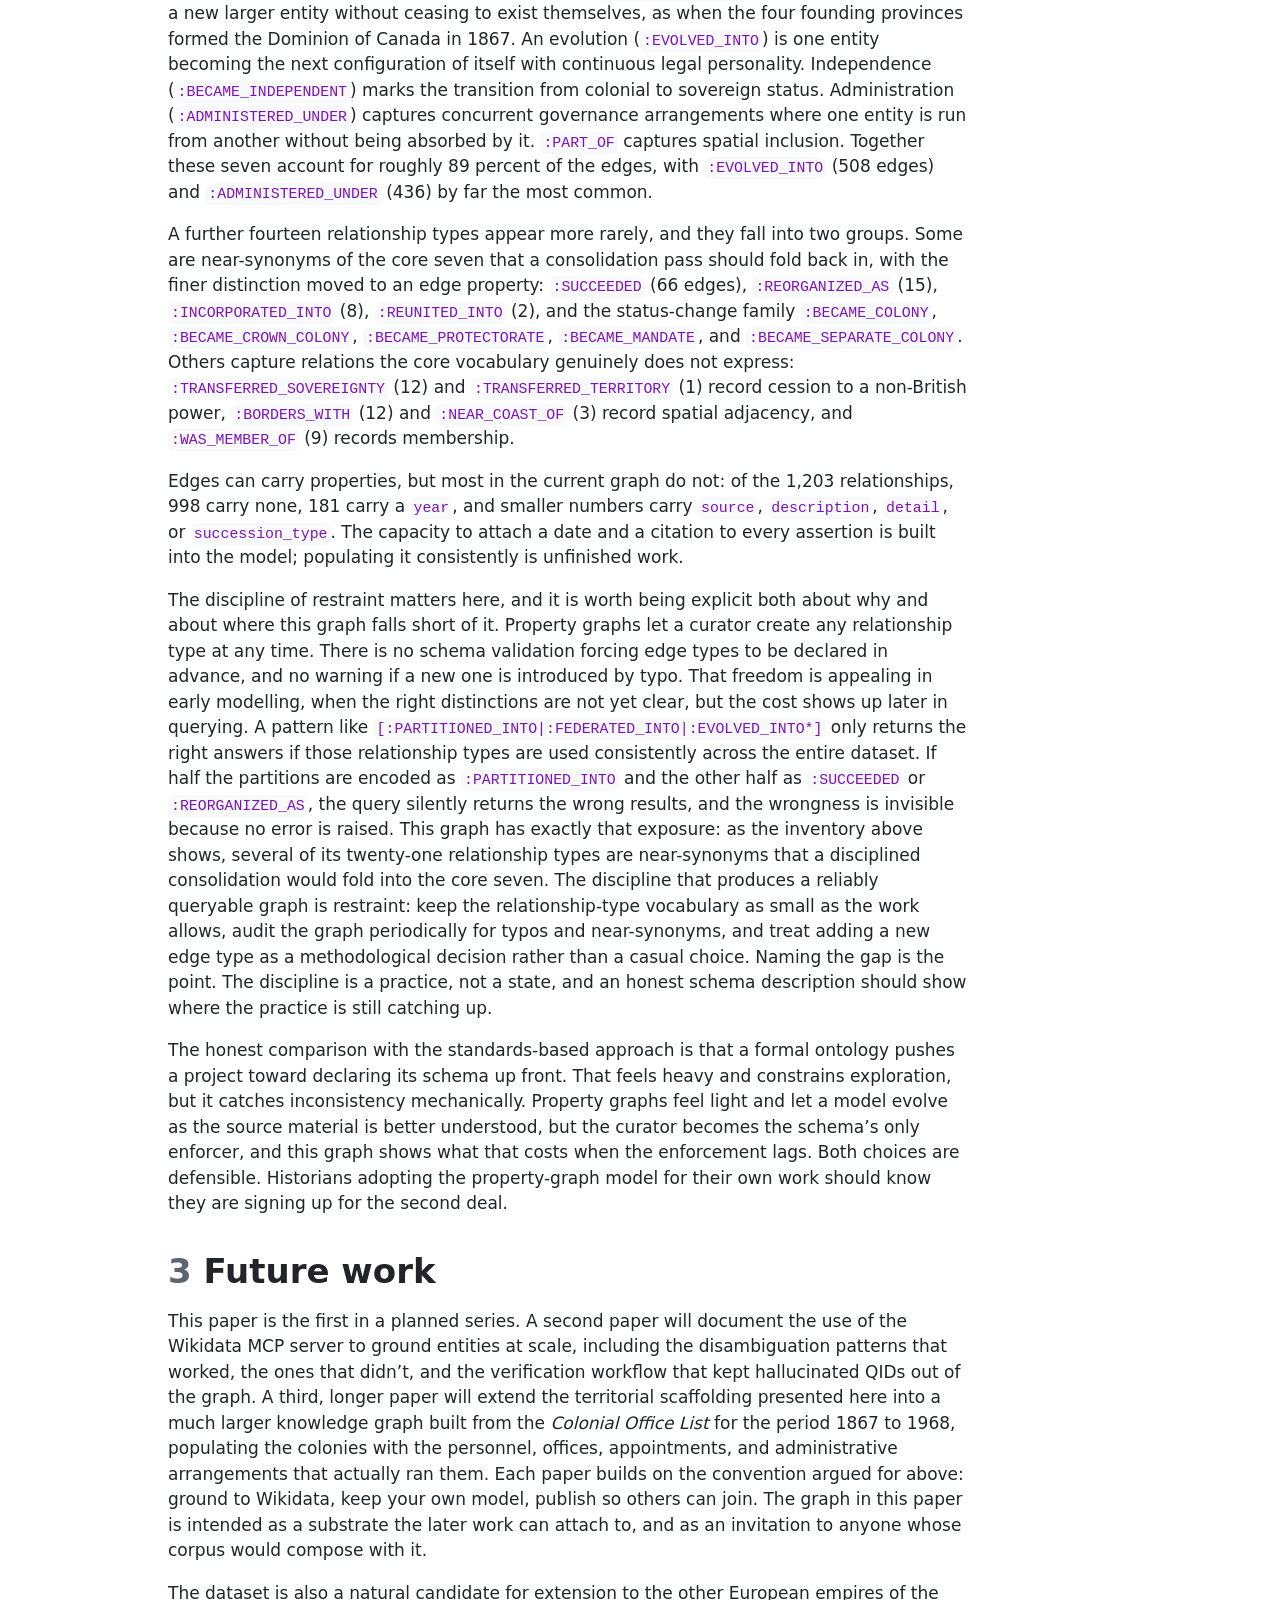
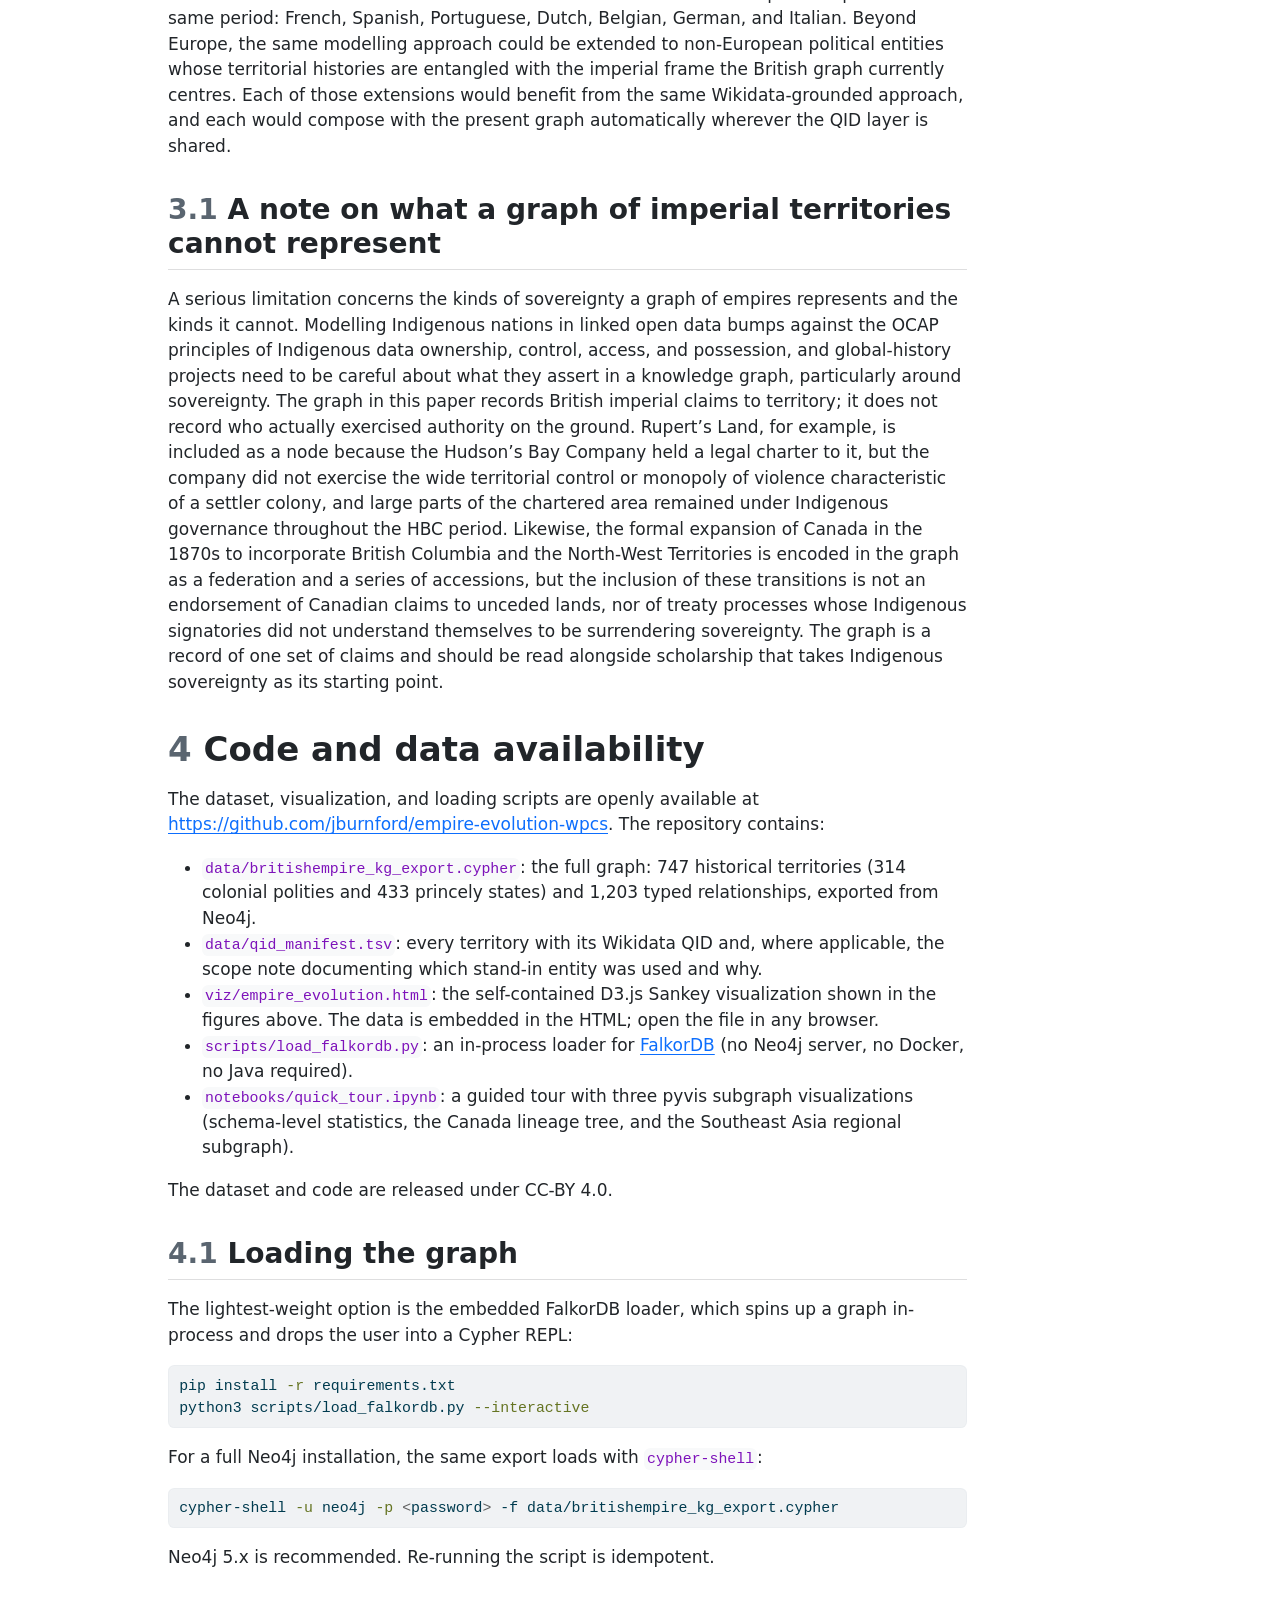
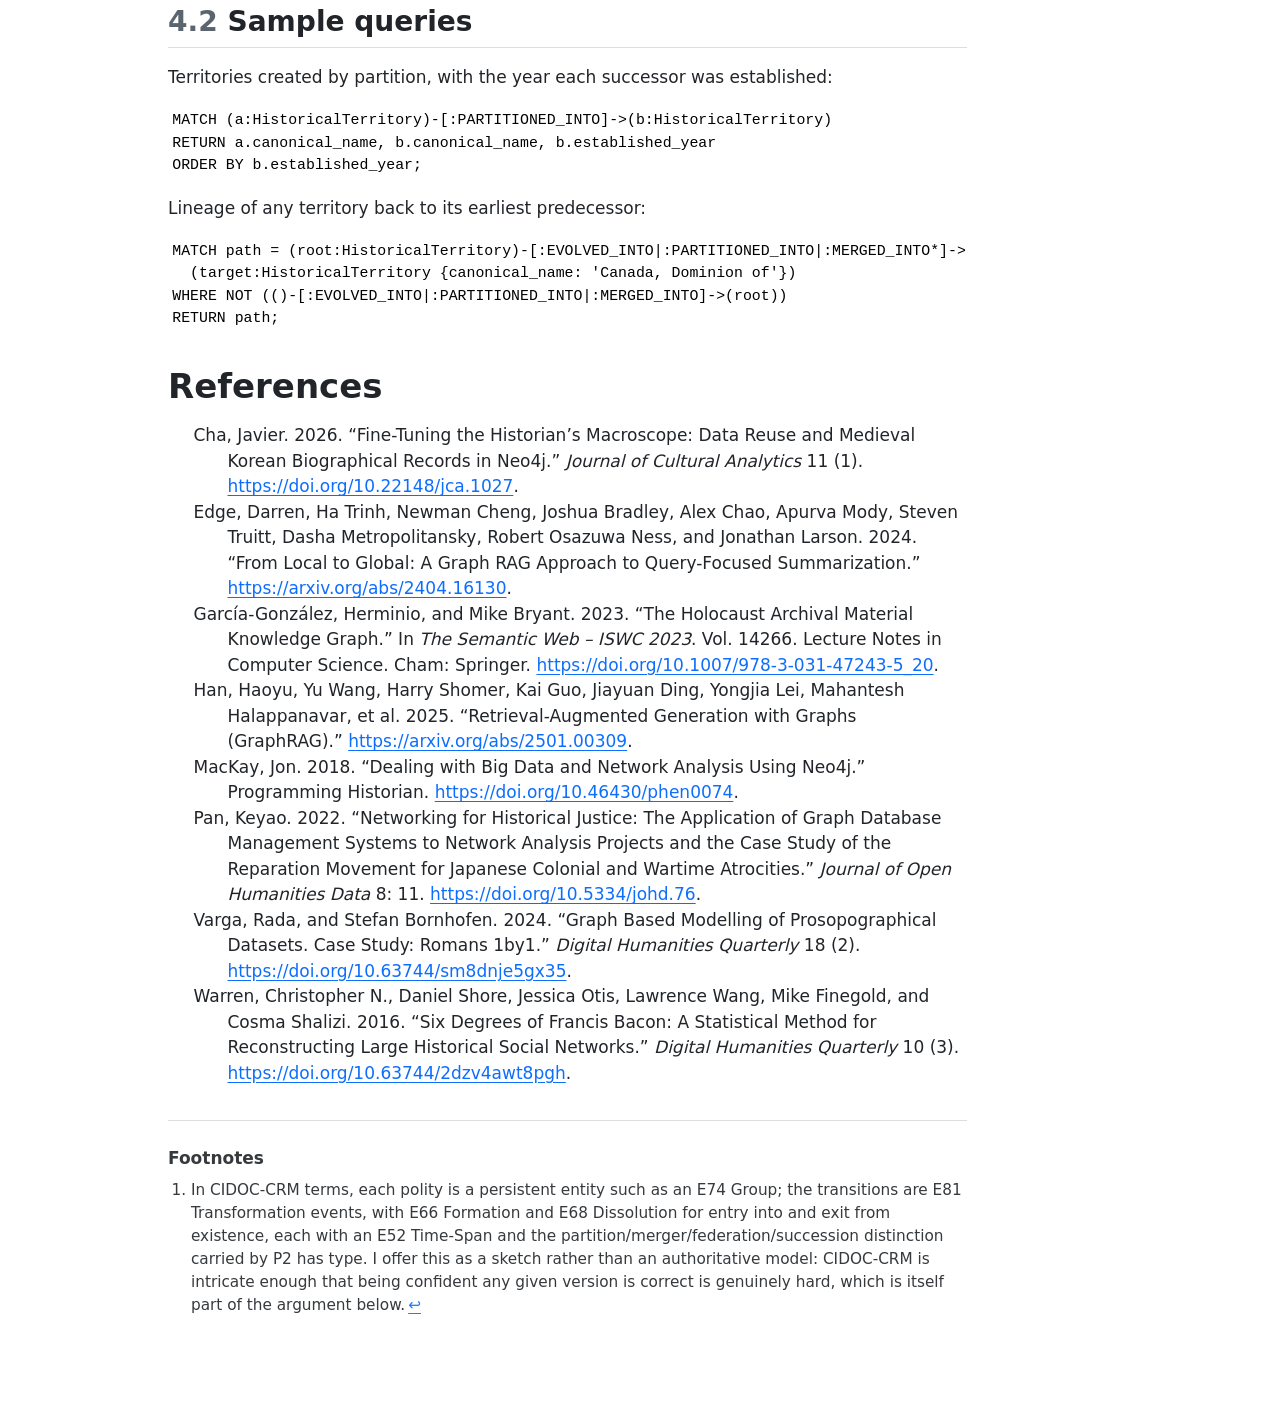
==== commit 4e5edfba: "Built site for gh-pages" ====
--- a/index.html
+++ b/index.html
@@ -7,7 +7,7 @@
 <meta name="viewport" content="width=device-width, initial-scale=1.0, user-scalable=yes">
 
 <meta name="author" content="Jim Clifford">
-<meta name="dcterms.date" content="2026-05-13">
+<meta name="dcterms.date" content="2026-05-14">
 
 <title>A Cypher Knowledge Graph of British Imperial Territorial Evolution</title>
 <style>
@@ -106,10 +106,8 @@
   <ul class="collapse">
   <li><a href="#the-british-empire-evolution-knowledge-graph" id="toc-the-british-empire-evolution-knowledge-graph" class="nav-link" data-scroll-target="#the-british-empire-evolution-knowledge-graph"><span class="header-section-number">2.1</span> The British Empire Evolution Knowledge Graph</a></li>
   <li><a href="#property-graphs-in-historical-research" id="toc-property-graphs-in-historical-research" class="nav-link" data-scroll-target="#property-graphs-in-historical-research"><span class="header-section-number">2.2</span> Property graphs in historical research</a></li>
-  <li><a href="#why-not-cidoc-crm" id="toc-why-not-cidoc-crm" class="nav-link" data-scroll-target="#why-not-cidoc-crm"><span class="header-section-number">2.3</span> Why not CIDOC-CRM?</a>
-  <ul class="collapse">
-  <li><a href="#schema" id="toc-schema" class="nav-link" data-scroll-target="#schema"><span class="header-section-number">2.3.1</span> Schema</a></li>
-  </ul></li>
+  <li><a href="#property-graphs-now-rdf-later" id="toc-property-graphs-now-rdf-later" class="nav-link" data-scroll-target="#property-graphs-now-rdf-later"><span class="header-section-number">2.3</span> Property graphs now, RDF later</a></li>
+  <li><a href="#schema" id="toc-schema" class="nav-link" data-scroll-target="#schema"><span class="header-section-number">2.4</span> Schema</a></li>
   </ul></li>
   <li><a href="#future-work" id="toc-future-work" class="nav-link" data-scroll-target="#future-work"><span class="header-section-number">3</span> Future work</a>
   <ul class="collapse">
@@ -153,7 +151,7 @@
     <div>
     <div class="quarto-title-meta-heading">Published</div>
     <div class="quarto-title-meta-contents">
-      <p class="date">May 13, 2026</p>
+      <p class="date">May 14, 2026</p>
     </div>
   </div>
   
@@ -173,66 +171,68 @@
 
 <section id="introduction" class="level1" data-number="1">
 <h1 data-number="1"><span class="header-section-number">1</span> Introduction</h1>
-<p>Historiography is cumulative: each new argument depends on prior scholarship and primary sources that have named, dated, and located the same actors and places. The structured datasets historians now produce should build upon each other in the same way. With coding agents making it much easier to create historical datasets, we need to reinforce linked open data conventions among computational historians to make our data interoperable going forward. The prerequisite is shared ground: agreement that two records describing “Victoria” or “Huizong” or “Demerara” describe the same entity. For prose scholarship, that ground is supplied by citation. For structured data, it has to be supplied by <a href="https://en.wikipedia.org/wiki/Persistent_identifier">persistent identifiers</a>. At the scale historical research now operates, <a href="https://www.wikidata.org/wiki/Wikidata:Main_Page">Wikidata</a>, with over 120 million items including millions of historical figures and places, is the only identifier system with sufficient coverage to play that role. This paper presents a Cypher property-graph dataset of 747 historical territories and 1,203 typed relationships, together with an <a href="http://jimclifford.ca/empire-evolution-wpcs/viz/empire_evolution.html">interactive Sankey visualization</a> that makes the genealogies legible.</p>
-<p>This dataset provides a foundation for a knowledge graph focused on the history of British imperialism and the British World System between the sixteenth and twentieth centuries. The goal was a database recording all of the colonies in any given year along with the evolution of individual colonies throughout their history. Most of this information already existed in Wikipedia and its linked open data project Wikidata. Working with Claude Code, I created a knowledge graph using Wikidata for persistent identifiers. Early in the project, however, it became clear that coding agents regularly hallucinated Wikidata QIDs, so the work required extensive human-in-the-loop verification. I found that developing a <a href="http://jimclifford.ca/empire-evolution-wpcs/viz/empire_evolution.html">visualization</a> helped with that verification by making it easy to see whether the colonies were linked together correctly. This paper will provide an overview of the iterative process to develop and check the knowledge graph using Claude Code.</p>
-<p>Cypher is the query language used by graph databases such as Neo4j and FalkorDB; I chose a property-graph model over the more standards-bound RDF/SPARQL stack because relationships in a property graph can carry their own properties (a date, a source, a qualification), which matters when the relationship itself (a partition, a federation, an independence) is the historical object of interest, not just a link between two things. The dataset is a basic foundation, ready to be extended with additional data ranging from trade statistics to nodes for political officials or key events. The argument is larger: that knowledge graphs, with entities grounded to Wikidata QIDs, offer a productive <em>shared foundation</em> for historical research at this scale. Anyone who takes this data, builds on top of it, and shares the results contributes to a larger historical project. It allows us to do teamwork without forming teams.</p>
+<p>Historiography is cumulative: each new argument depends on prior scholarship and primary sources that have named, dated, and located the same actors and places. The structured datasets historians now produce should build upon each other in the same way. With coding agents making it much easier to create historical datasets, we need to reinforce linked open data conventions among computational historians to make our data interoperable. The prerequisite is shared ground: agreement that two records describing “Victoria” or “Huizong” or “Demerara” describe the same entity. For prose scholarship, that ground is supplied by citation. For structured data, it has to be supplied by <a href="https://en.wikipedia.org/wiki/Persistent_identifier">persistent identifiers</a>. At the scale historical research now operates, <a href="https://www.wikidata.org/wiki/Wikidata:Main_Page">Wikidata</a>, with over 120 million items including millions of historical figures and places, is the only identifier system with sufficient coverage to play that role. This paper presents a Cypher property-graph dataset of 747 historical territories and 1,203 typed relationships, together with an <a href="http://jimclifford.ca/empire-evolution-wpcs/viz/empire_evolution.html">interactive Sankey visualization</a> that makes the genealogies legible.</p>
+<p>This dataset is a foundation for research on the history of British imperialism and the British World System between the sixteenth and twentieth centuries. The goal was a database recording all of the colonies in any given year along with the evolution of individual colonies throughout their history. Most of this information already existed in Wikipedia and its linked open data project Wikidata. Working with Claude Code, I grounded the territories to Wikidata QIDs for persistent identifiers. Early in the project, however, it became clear that coding agents regularly hallucinated Wikidata QIDs, so the work required extensive human-in-the-loop verification. I found that developing a <a href="http://jimclifford.ca/empire-evolution-wpcs/viz/empire_evolution.html">visualization</a> helped with that verification by making it easy to see whether the colonies were linked together correctly. This paper provides an overview of the iterative process used to develop and check the graph with Claude Code.</p>
+<p>Cypher is the query language used by graph databases such as Neo4j and FalkorDB; I chose a property-graph model over the more standards-bound RDF/SPARQL stack because relationships in a property graph can carry their own properties (a date, a source, a qualification), which matters when the relationship itself (a partition, a federation, an independence transition) is the historical object of interest, not just a link between two things. The dataset is a basic starting point, ready to be extended with additional data ranging from trade statistics to nodes for political officials or key events. The argument is larger: that knowledge graphs, with entities grounded to Wikidata QIDs, offer a productive <em>shared foundation</em> for historical research at this scale. Anyone who takes this data, builds on top of it, and shares the results contributes to a larger historical project. It allows us to do teamwork without forming teams.</p>
 </section>
 <section id="wikidata-grounding-as-a-shared-foundation" class="level1" data-number="2">
 <h1 data-number="2"><span class="header-section-number">2</span> Wikidata grounding as a shared foundation</h1>
-<p>Computational history is now possible for individual scholars without grant-funded labs. Coding agents are empowering thousands of historians to build new datasets, but this risks a flourishing of data silos. If we all assign different unique identifiers to disambiguate Victoria the Queen from Victoria, British Columbia, we end up rebuilding the same disambiguation work in every project, and losing the chance for our datasets to compose into anything larger than themselves.</p>
+<p>Computational history is now possible for individual scholars without grant-funded labs. Coding agents are empowering thousands of historians to build new datasets, but this risks a proliferation of data silos. If we all assign different unique identifiers to disambiguate Victoria the Queen from Victoria, British Columbia, we end up rebuilding the same disambiguation work in every project, and losing the chance for our datasets to compose into anything larger than themselves.</p>
 <p>This is the problem linked open data was designed to solve. The idea is straightforward: if every dataset attaches the same persistent identifier to the same entity, then datasets compose. Wikidata has already done much of this work. The first page of results for “Victoria” disambiguates <a href="https://www.wikidata.org/wiki/Q9439">the queen</a>, <a href="https://www.wikidata.org/wiki/Q2132">the British Columbian capital</a>, <a href="https://www.wikidata.org/wiki/Q36687">the Australian state</a>, <a href="https://www.wikidata.org/wiki/Q3940">the capital of the Seychelles</a>, <a href="https://www.wikidata.org/wiki/Q308902">a Roman goddess of victory</a>, <a href="https://www.wikidata.org/wiki/Q136930">a main-belt asteroid</a>, <a href="https://www.wikidata.org/wiki/Q213322">the Victoria and Albert Museum</a>, and roughly a dozen others, each with a permanent identifier any historian’s dataset can attach to.</p>
-<p>Consider what this means in practice. A historian working on nineteenth-century Nova Scotia and a historian working on the East India Company army are unlikely to know each other’s work. Their corpora are different, their archives are in different buildings, and their conferences do not overlap. But if both of them ground their data to <a href="https://www.wikidata.org/wiki/Q335381">Q335381</a>, George Ramsay, who served as Governor of Nova Scotia from 1816 and for Earl of Dalhousie, who served as Commander-in-Chief in India from 1830, their datasets join automatically. A query about Dalhousie’s career can now reach across one historian’s biographical work in Halifax archives and another’s regimental records in Calcutta, without either of them having planned for the integration. The work that previously required weeks of reconciliation becomes a single query. The promise of computational history is not that everyone produces their own dataset. It is that many small datasets compose into a research commons larger than any of them.</p>
-<p>There have been concerns in the digital humanities community about using Wikidata as scholarly infrastructure. Wikidata is crowdsourced; its data model is determined by its community of editors; some of its modeling decisions, of which the <a href="http://academic.oup.com/ccc/article/17/3/200/7739141">handling of gender is the canonical case</a>, have been incompatible with the priorities of researchers working on people whose lives the standard categories misrepresent. The response, in projects like LINCS (Linked Infrastructure for Networked Cultural Scholarship), was to build proper scholarly infrastructure with controlled vocabularies, considered ontological commitments, and editorial accountability. Those choices were correct, and I remain hesitant about building knowledge graphs on the Wikidata platform itself.</p>
-<p>But the worry applies to <em>hosting</em> scholarship on Wikidata, treating Wikidata itself as the place where your scholarly conclusions live, where your data sits, and where your interpretations are subject to revision by anyone who edits the relevant pages. It does not apply to <em>grounding</em> scholarship to Wikidata, which is a different operation. LINCS already works this way. The graph LINCS publishes is its own linked open data, carefully modeled, with editorial accountability to the scholars who contribute to it. LINCS uses Wikidata QIDs directly as the identifiers for entities Wikidata already covers, and mints its own only when no alternative exists. The model is sovereign; the identifiers are shared. Computational historians can choose to invest in fully compliant CIDOC-CRM linked open data, or simple research spreadsheets. If we attach Wikidata identifiers to the entities in our data, we make our work interoperable with other projects. Anyone working on a related corpus, yours or someone else’s, now or in twenty years, can join the two without asking permission, because the identifier is shared.</p>
-<p>The reason this matters is that the alternative does not scale. No scholarly project, no matter how well-funded, can produce identifiers for over 120 million historical people, places, organisms, events, and concepts on its own. Wikidata has done that work. Its coverage is uneven and its modeling has problems, but it is the only system at the right scale for historical research as actually practiced. Ignoring it produces silos. Grounding to it, while keeping your own dataset, is the move that gets us out of this. A historian working on Bengal in 1850 and a historian working on Jamaica in 1840 do not need to coordinate, share infrastructure, or even know each other to produce datasets that interoperate. They need to use Wikidata identifiers for the people, places, and institutions in their sources. That is teamwork without a team. This is not a call for centralized infrastructure. It is the opposite. It is a call for a small set of shared conventions: use shared identifiers; ground to Wikidata; create new Wikidata entries when the substrate is thin. This lets individuals and small groups produce work that connects to a research commons without anyone having to build the commons explicitly. The commons is the consequence of the convention.</p>
+<p>Consider what this means in practice. A historian working on nineteenth-century Nova Scotia and a historian working on the East India Company army are unlikely to know each other’s work. Their corpora are different, their archives are in different buildings, and their conferences do not overlap. But if both of them ground their data to <a href="https://www.wikidata.org/wiki/Q335381">Q335381</a>, their datasets join automatically, even though one historian’s records name him George Ramsay, Governor of Nova Scotia from 1816, and the other names him the Earl of Dalhousie, Commander-in-Chief in India from 1830. A query about Dalhousie’s career can now reach across one historian’s biographical work in Halifax archives and another’s regimental records in Calcutta, without either of them having planned for the integration. The work that previously required weeks of reconciliation becomes a single query. The promise of computational history is not that everyone produces their own dataset. It is that many small datasets compose into a research commons larger than any of them.</p>
+<p>There have been concerns in the digital humanities community about using Wikidata as scholarly infrastructure. Wikidata is crowdsourced; its data model is determined by its community of editors; some of its modelling decisions, of which the <a href="http://academic.oup.com/ccc/article/17/3/200/7739141">handling of gender is the canonical case</a>, have been incompatible with the priorities of researchers working on people whose lives the standard categories misrepresent. The response, in projects like LINCS (Linked Infrastructure for Networked Cultural Scholarship), was to build proper scholarly infrastructure with controlled vocabularies, considered ontological commitments, and editorial accountability. Those choices were correct, and I remain hesitant about building knowledge graphs on the Wikidata platform itself.</p>
+<p>But the worry applies to <em>hosting</em> scholarship on Wikidata, treating Wikidata itself as the place where your scholarly conclusions live, where your data sits, and where your interpretations are subject to revision by anyone who edits the relevant pages. It does not apply to <em>grounding</em> scholarship to Wikidata, which is a different operation. LINCS already works this way. The graph LINCS publishes is its own linked open data, carefully modelled, with editorial accountability to the scholars who contribute to it. LINCS uses Wikidata QIDs directly as the identifiers for entities Wikidata already covers, and mints its own only when no alternative exists. The model is sovereign; the identifiers are shared. Computational historians can choose between fully compliant CIDOC-CRM linked open data and simple research spreadsheets. If we attach Wikidata identifiers to the entities in our data, we make our work interoperable with other projects. Anyone working on a related corpus, yours or someone else’s, now or in twenty years, can join the two without asking permission, because the identifier is shared.</p>
+<p>The reason this matters is that the alternative does not scale. No scholarly project, no matter how well-funded, can produce identifiers for over 120 million historical people, places, organisms, events, and concepts on its own. Wikidata has done that work. Its coverage is uneven and its modeling has problems, but it is the only system at the right scale for historical research as actually practised. Ignoring it produces silos. Grounding to it, while keeping your own dataset, allows historians to take advantage of the strengths of Wikidata without incorporating its problems. A historian working on Bengal in 1850 and a historian working on Jamaica in 1840 do not need to coordinate, share infrastructure, or even know each other to produce datasets that interoperate. They need to use Wikidata identifiers for the people, places, and institutions in their sources. That is teamwork without a team. This is not a call for centralized infrastructure. It is the opposite. It is a call for a small set of shared conventions: use shared identifiers; ground to Wikidata; create new Wikidata entries when the substrate is thin. This lets individuals and small groups produce work that connects to a research commons without anyone having to build the commons explicitly. The commons is the consequence of the convention.</p>
 <p>As the remainder of this working paper will demonstrate, the process is relatively easy and requires three basic commitments:</p>
 <ul>
 <li><p>First, add Wikidata identifiers to the entities in your datasets. If you have a spreadsheet of historical figures, add a column for their Wikidata identifier.</p></li>
 <li><p>Second, publish your data with the identifiers attached. A project website, a Zenodo deposit, a GitHub repository: the venue matters less than the principle that the identifiers are present and durable, so that someone reading your work in ten years can still find them.</p></li>
-<li><p>Third, treat Wikidata-editing as part of historical practice. When you find that a colonial administrator, a rural township, or an eighteenth-century concept lacks an entry, contribute one with sources. We need to make this into an evolving standard of methodological rigor, on the same continuum as proper archival citation.</p></li>
+<li><p>Third, treat Wikidata-editing as part of historical practice. When you find that a colonial administrator, a rural township, or an eighteenth-century concept lacks an entry, contribute one with sources. We need to make this into an evolving standard of methodological rigour, on the same continuum as proper archival citation.</p></li>
 </ul>
 <section id="the-british-empire-evolution-knowledge-graph" class="level2" data-number="2.1">
 <h2 data-number="2.1" class="anchored" data-anchor-id="the-british-empire-evolution-knowledge-graph"><span class="header-section-number">2.1</span> The British Empire Evolution Knowledge Graph</h2>
-<p>This project started small and spiraled out of control. I was working testing LLMs ability to extract and ground information from Internet Archive documents related to the British Empire in the nineteenth century. It occurred to me I should start with a foundational dataset with all of the colonies. I asked a coding agent to help me create a knowledge graph with all of the colonies in the late nineteenth century. It quickly produced a graph that covered a lot of the empire, but was riddled with errors. So the project snowballed as I tried to figure out how to improve accuracy and extend the scope to include the full overseas empire. Wikidata was an obvious starting place. I knew from the Trading Consequences project (2012-2016) that Geonames does not include many of the historical geographical entities such as Rupert’s Land or the Oil Rivers Protectorate. Wikidata, in contrast, has all of these entities as it is linked to Wikipedia articles. Most British colonies have a Wikipedia entry and a Wikidata ID: <a href="https://en.wikipedia.org/wiki/Niger_Coast_Protectorate" class="uri">https://en.wikipedia.org/wiki/Niger_Coast_Protectorate</a> and <a href="https://www.wikidata.org/wiki/Q2566427" class="uri">https://www.wikidata.org/wiki/Q2566427</a>. Wikidata also has entries for minor princely states without an English language Wikipedia page, such as Dedhrota (<a href="https://www.wikidata.org/wiki/Q131126101" class="uri">https://www.wikidata.org/wiki/Q131126101</a>). Working with Claude Code, I tried to identify and ground all of the British colonies in Wikidata and develop them into a knowledge graph using Neo4j as the graph engine. The project grew to include colonies starting with the Crown of Ireland Act of 1541 and the founding of Virginia in 1607. The project was iterative as I identified errors and worked with Claude to develop plans to verify the data. I realized I needed to be able to see the colonies and the temporal relationships between colonies as they merged, split or gained independence. This pushed me to develop a <a href="http://jimclifford.ca/empire-evolution-wpcs/viz/empire_evolution.html">visualization</a> to make the data easier to follow and correct.</p>
+<p>This project started small and spiraled out of control. I was testing LLMs’ ability to extract and ground information from Internet Archive documents related to the British Empire in the nineteenth century. It occurred to me I should start with a foundational dataset of all the colonies. I asked a coding agent to help me create a knowledge graph of all the colonies in the late nineteenth century. It quickly produced a graph that covered a lot of the empire, but was riddled with errors. So the project snowballed as I tried to figure out how to improve accuracy and extend the scope to include the full overseas empire. Wikidata was an obvious starting place. I knew from the Trading Consequences project (2012-2016) that GeoNames does not include many of the historical geographical entities such as Rupert’s Land or the Oil Rivers Protectorate. Wikidata, in contrast, has all of these entities as it is linked to Wikipedia articles. Most British colonies have a Wikipedia entry and a Wikidata ID: <a href="https://en.wikipedia.org/wiki/Niger_Coast_Protectorate" class="uri">https://en.wikipedia.org/wiki/Niger_Coast_Protectorate</a> and <a href="https://www.wikidata.org/wiki/Q2566427" class="uri">https://www.wikidata.org/wiki/Q2566427</a>. Wikidata also has entries for minor princely states without an English language Wikipedia page, such as Dedhrota (<a href="https://www.wikidata.org/wiki/Q131126101" class="uri">https://www.wikidata.org/wiki/Q131126101</a>). Working with Claude Code, I tried to identify and ground all of the British colonies in Wikidata and develop them into a knowledge graph using Neo4j as the graph engine. The project grew to include colonies starting with the Crown of Ireland Act of 1541 and the founding of Virginia in 1607. The project was iterative as I identified errors and worked with Claude to develop plans to verify the data. I realized I needed to be able to see the colonies and the temporal relationships between colonies as they merged, split or gained independence. This pushed me to develop a <a href="http://jimclifford.ca/empire-evolution-wpcs/viz/empire_evolution.html">visualization</a> to make the data easier to follow and correct.</p>
 <p>The <a href="http://jimclifford.ca/empire-evolution-wpcs/viz/empire_evolution.html">visualization</a> needed to track change over time and show the chain of relationships as smaller coastal colonies merged and evolved into larger colonies, as was the case in West Africa.</p>
 <p><img src="images/paste-1.png" class="img-fluid"></p>
-<p>The <a href="http://jimclifford.ca/empire-evolution-wpcs/viz/empire_evolution.html">visualization</a> proved important in correctly mapping out the colonial history of what became Canada, capturing the conquest of the French Empire, the division and later merger of Upper and Lower Canada, and the shorter history of two colonies forming into one before joining confederation in British Columbia.</p>
+<p>The <a href="http://jimclifford.ca/empire-evolution-wpcs/viz/empire_evolution.html">visualization</a> proved important in correctly mapping out the colonial history of what became Canada, capturing the conquest of the French Empire, the division and later merger of Upper and Lower Canada, and the shorter history of two colonies merging into one before British Columbia joined Confederation.</p>
 <p><img src="images/paste-2.png" class="img-fluid"></p>
-<p>South Asia created unique challenges hundreds of princely states, including many that predated Britain’s overseas empire; I decided to select a geographically diverse sample of these states in the <a href="http://jimclifford.ca/empire-evolution-wpcs/viz/empire_evolution.html">visualization</a> while including all of them in the underlying knowledge graph. The South Asia section highlights a limit in this visualization, where screen space and data limitations meant every colony is represented by the same width of bar; the Bombay Presidency is represented the same as the Factory at Surat despite their different scale and levels of colonial control. I could use population estimates or number of square km to differentiate between the major colonies and minor trade forts, but that would require data for each colony and a way to represent change over time. The current visualization prioritizes identifying all of the colonies, their time span and how they relate over visualizing the social, political or economic significance of the different colonies.</p>
+<p>South Asia created unique challenges: hundreds of princely states, including many that predated Britain’s overseas empire. I decided to select a geographically diverse sample of these states in the <a href="http://jimclifford.ca/empire-evolution-wpcs/viz/empire_evolution.html">visualization</a> while including all of them in the underlying knowledge graph. The South Asia section highlights a limit in this visualization, where screen space and data constraints meant every colony is represented by the same width of bar, so the Bombay Presidency appears the same as the Factory at Surat despite their different scale and levels of colonial control. I could use population estimates or square kilometres of territory to differentiate between the major colonies and minor trade forts, but that would require data for each colony and a way to represent change over time. The current visualization prioritizes identifying all of the colonies, their time span and how they relate over visualizing the social, political or economic significance of the different colonies.</p>
 <p><img src="images/paste-3.png" class="img-fluid"></p>
-<p>The iterative process continued after completing the <a href="http://jimclifford.ca/empire-evolution-wpcs/viz/empire_evolution.html">visualization</a>. I needed to ensure all of the Wikidata QIDs matched the colonies. Most of them were reviewed in an earlier human in the loop process. I used Claude Code to create an HTML website that pulled the description from Wikidata and presented it alongside the colony name. I then either verified or provided an alternative. As I worked through the list, I found some minor island colonies did not have a Wikidata ID for the colonial period, so I decided to use the ID for the geographical islands. I also found a few colonies not included in Wikidata and had to decide whether the current political entity could be used as a stand in. In a final process, I used Claude to search every row in the knowledge graph to ensure the Wikidata ID matched and it found a small number of errors. I completed a human review of these errors and published the final version with notes attached for all of the colonies where I had to use a geographical entity, the modern political entity, or a broader Wikidata entity that spans multiple sub-periods of colonial administration, in place of a unique Wikidata ID for the colony. I am now considering adding these entities into Wikidata as a contribution to that project and to make the knowledge graph more consistent.</p>
+<p>The iterative process continued after completing the <a href="http://jimclifford.ca/empire-evolution-wpcs/viz/empire_evolution.html">visualization</a>. I needed to ensure all of the Wikidata QIDs matched the colonies. Most of them were reviewed in an earlier human-in-the-loop process. I used Claude Code to create an HTML website that pulled the description from Wikidata and presented it alongside the colony name. I then either verified or provided an alternative. As I worked through the list, I found some minor island colonies did not have a Wikidata ID for the colonial period, so I decided to use the ID for the geographical islands. I also found a few colonies not included in Wikidata and had to decide whether the current political entity could be used as a stand in. In a final process, I used Claude to search every row in the knowledge graph to ensure the Wikidata ID matched, and it found a small number of errors. I completed a human review of these errors and published the final version with notes attached for all of the colonies where I had to use a geographical entity, the modern political entity, or a broader Wikidata entity that spans multiple sub-periods of colonial administration, in place of a unique Wikidata ID for the colony. I am now considering adding these entities into Wikidata as a contribution to that project and to make the knowledge graph more consistent.</p>
 </section>
 <section id="property-graphs-in-historical-research" class="level2" data-number="2.2">
 <h2 data-number="2.2" class="anchored" data-anchor-id="property-graphs-in-historical-research"><span class="header-section-number">2.2</span> Property graphs in historical research</h2>
 <p>The choice to model in Cypher places this dataset within a small but growing tradition of historical and digital-humanities projects that have made the same call. Christopher Warren and colleagues built <em>Six Degrees of Francis Bacon</em> <span class="citation" data-cites="warren2016sixdegrees">(<a href="#ref-warren2016sixdegrees" role="doc-biblioref">Warren et al. 2016</a>)</span> on a property graph of roughly 13,000 early-modern persons and 200,000 typed relationships (PARTNER_OF, LETTER_TO, TRANSLATED, LIT_CRIT_ON), and documented an evolution from storing relationships as properties of nodes to adding dedicated nodes and labels as their research questions matured. The same model has been applied across very different historical subfields, including Roman prosopography <span class="citation" data-cites="vargabornhofen2024romans">(<a href="#ref-vargabornhofen2024romans" role="doc-biblioref">Varga and Bornhofen 2024</a>)</span>, network analyses of postwar reparations activism <span class="citation" data-cites="pan2022networking">(<a href="#ref-pan2022networking" role="doc-biblioref">Pan 2022</a>)</span>, and medieval Korean kinship and patronage networks <span class="citation" data-cites="cha2026macroscope">(<a href="#ref-cha2026macroscope" role="doc-biblioref">Cha 2026</a>)</span>. Jon MacKay’s <span class="citation" data-cites="mackay2018programminghistorian">(<a href="#ref-mackay2018programminghistorian" role="doc-biblioref">2018</a>)</span> <em>Programming Historian</em> tutorial, built around the 1912 Canadian corporate-interlock directorates, has made Cypher part of the field’s pedagogical apparatus.</p>
-<p>What unites these projects is not a vendor preference but a recurring set of fits between the property-graph model and the work historians actually do. Edges that carry their own properties let scholars annotate ties with dates, sources, and qualifications without distorting the schema around them. Questions that follow a chain of relationships across many steps, such as a political succession from colony to independent state to federation, or a kinship descent across generations, can be asked of the database in a single query rather than reconstructed step by step from many smaller ones. And because the schema can evolve as the source material is better understood, the model does not require committing to an ontology before the research question is fully formed, which fits the iterative way historical understanding actually develops.</p>
+<p>What unites these projects is not a vendor preference but a recurring set of fits between the property-graph model and the work historians actually do. Edges that carry their own properties let scholars annotate ties with dates, sources, and qualifications without distorting the schema around them. Questions that follow a chain of relationships across many steps, such as a political succession from colony to independent state to federation, or a kinship descent across generations, can be asked of the database in a single query rather than reconstructed step by step from many smaller ones. And because the schema can evolve as the source material is better understood, the model does not require committing to an ontology before the research question is fully formed, which fits the iterative way historical understanding develops.</p>
 <p>Where the field is still thin is in published humanist work on GraphRAG, the LLM-augmented retrieval pattern that uses a knowledge graph as both context for and constraint on generation. Computer-science work on GraphRAG has accelerated through 2024 and 2025 <span class="citation" data-cites="edge2024graphrag han2025graphrag">(<a href="#ref-edge2024graphrag" role="doc-biblioref">Edge et al. 2024</a>; <a href="#ref-han2025graphrag" role="doc-biblioref">Han et al. 2025</a>)</span>, and cultural-heritage-adjacent applications have begun to appear, but a flagship humanist-authored study of GraphRAG on historical archives has not yet been published. This is an opening rather than a settled question. Property-graph datasets like this one are well-positioned for that work when historians take it up, and the present paper is intended in part as a substrate that GraphRAG-oriented research can attach to.</p>
 </section>
-<section id="why-not-cidoc-crm" class="level2" data-number="2.3">
-<h2 data-number="2.3" class="anchored" data-anchor-id="why-not-cidoc-crm"><span class="header-section-number">2.3</span> Why not CIDOC-CRM?</h2>
-<p>The most considered alternative to a project-specific property-graph model would have been to publish the dataset as RDF following CIDOC-CRM, the ISO-standard ontology for cultural heritage and the most widely adopted shared ontology in the digital-humanities linked-data world. CIDOC-CRM is well documented, carefully designed, and built for exactly the kind of cross-project interoperability this paper argues for elsewhere. It is reasonable to ask why I did not use it.</p>
-<p>The honest answer begins with a problem that historical-GIS practitioners know well: most of the colonies in this dataset do not have a stable territorial extent. A useful test question is to ask what the spatial node would be for “Canada” in 1770, 1841, 1867, and 1951. There is no single answer. In 1770 there is no Canada; the territory along the St.&nbsp;Lawrence is the Province of Quebec under British military rule. In 1841 the Act of Union has merged Upper and Lower Canada into the Province of Canada. In 1867 the Dominion of Canada is four provinces along the St.&nbsp;Lawrence and the lower Great Lakes. By 1951 it is a transcontinental federation that has recently absorbed Newfoundland. CIDOC-CRM handles this correctly through E93 Presence (the published documentation uses the Roman Empire as exactly this kind of example), where each territorial configuration is its own spatiotemporal node attached to a persistent E74 Group via P166_was_a_presence_of, with its own E52 Time-Span and E94 Spatial Primitive. The model is right. It is also a model in which a single polity’s territorial life is not one node but a sequence, and the dataset’s 747 territories would expand into a much larger graph of presences, time-spans, geometries, and labels. The CIDOC-CRM-compliant version of post-confederation Canada alone is at least eight E93 Presences (1867, 1870, 1871, 1873, 1898, 1905, 1949, 1999), each with its own provenance and geometry, before any partition or accession event has been added to the graph.</p>
-<p>The deeper friction is at the edges. CIDOC-CRM has no direct property for “partitioned into,” “merged into,” “federated with,” or “became independent.” All of these are modeled as E81 Transformation events with <code>P124_transformed</code> pointing to the input persistent item and <code>P123_resulted_in</code> pointing to each output, alongside E66 Formation and E68 Dissolution events for entry into and exit from existence. The partition / merger / federation / succession distinction is recoverable through <code>P2_has_type</code> on each E81, but the typed-edge semantics that make Cypher queries legible (<code>[:PARTITIONED_INTO|:FEDERATED_INTO|:EVOLVED_INTO*]</code>) have to be reconstructed through pattern queries that traverse intervening event nodes. For a dataset whose primary contribution is the queryable genealogy itself, this is a real ergonomic loss with no offsetting gain in expressiveness.</p>
-<p>What this placement gives up is worth naming. Joining a CIDOC-CRM-compliant triplestore would have meant that a single federated SPARQL query could in principle compose this dataset with LINCS, with the British Museum’s collections, and with any other historical project that has done the same modeling work. That kind of seamless cross-project composition was the original promise of linked open data, and a property-graph project grounded only at the identifier layer cannot offer it. Anyone who wants to combine this dataset with another project’s has to do that combination project by project, attaching at the QID layer, rather than asking a single endpoint a single question.</p>
-<p>Whether that cost is as decisive in 2026 as it would have been a decade ago is an open question. Large language models have changed what cross-project synthesis looks like in practice: a research question posed in natural language can be translated into Cypher against this graph, SPARQL against a triplestore, and REST against a third source, with the results reconciled by the model. This is more flexible than federated SPARQL, since no schema agreement is required upfront, and also less verifiable, since the reconciliation is opaque and can fail silently. The tension cuts two ways. If LLMs can bridge schemas at query time, the up-front cost of committing to a shared ontology may matter less than it did. If LLM-mediated answers can fail silently, the verifiability a properly modelled ontology offers may matter more, not less. I do not have a settled view on which way this pulls, and I am not aware of digital-humanities scholarship that has worked the question through directly. This needs to be tested in practice, and the present paper is intended as a contribution to that testing by making both options available to the field. The choice is not between RDF and property graphs; it is between RDF and property graphs <em>for this project</em>. Both are viable options for historical research, and both have their place in the ecosystem.</p>
-<p>The decision is therefore not a rejection of CIDOC-CRM but a placement of it. CIDOC-CRM is the right tool for the artifact-and-person scale of cultural heritage cataloging, where the event is itself the historical object of interest: an acquisition, an attribution, a production. It is also the right tool for projects whose primary deliverable is a richly time-scoped historical GIS, where E93 Presences and E94 geometries do exactly the work the data needs and the cost of the event scaffolding is repaid by the queries the geometry makes possible. Each project needs to consider the costs and benefits of choosing different approaches. For a foundational political-territorial history knowledge graph at the level of polities and successions, where the dataset’s value is in the typed relationships between persistent entities rather than in the geometries themselves, the presence and event nodes are scaffolding around the relationships historians actually want to query. I chose to keep the working model flexible and to do the cross-project work at the identifier layer instead, by attaching Wikidata QIDs to every territory and flagging the ones I could not ground. The choice is one of placement, and treating it as such is what keeps both options open to the field.</p>
-<p>A hybrid path is also available, and the European Holocaust Research Infrastructure (EHRI) is the clearest worked example. EHRI’s underlying portal store is Neo4j, while EHRI-KG <span class="citation" data-cites="garciagonzalez2023ehri">(<a href="#ref-garciagonzalez2023ehri" role="doc-biblioref">García-González and Bryant 2023</a>)</span> exposes the same archival material as RDF aligned to RiC-O and schema.org for downstream linked-data consumption. The working model is a property graph optimized for curation and query; RDF is generated as a publication layer when interoperability with the linked-data ecosystem matters. The architecture this paper proposes (model in a property graph, ground at the Wikidata identifier layer) is a lighter-weight version of the same pattern, and EHRI’s experience suggests that historians who want both can have both.</p>
-<section id="schema" class="level3" data-number="2.3.1">
-<h3 data-number="2.3.1" class="anchored" data-anchor-id="schema"><span class="header-section-number">2.3.1</span> Schema</h3>
-<p>The graph uses a small, deliberately constrained vocabulary of node labels and relationship types. Every territory carries the base label <code>:HistoricalTerritory</code>, which lets pattern queries that should apply to all polities (lineage traversals, date filters, regional groupings) work uniformly. Each territory also carries one or more specific subtypes drawn from a controlled list: <code>:Colony</code>, <code>:CrownColony</code>, <code>:Protectorate</code>, <code>:Dominion</code>, <code>:Mandate</code>, <code>:PrincelyState</code>, <code>:Federation</code>, and <code>:IndependentNation</code>. Multiple labels are permitted, so that a territory which began as a colony and became a dominion carries both, with the transition encoded in the relationship that links the earlier and later configurations. Queries can then ask either the polity-shape question (“which dominions existed in 1925?”) or the lineage question (“trace this territory’s status changes over time”) without rewriting.</p>
-<p>A small set of relationship types does most of the work: <code>:EVOLVED_INTO</code>, <code>:PARTITIONED_INTO</code>, <code>:MERGED_INTO</code>, <code>:FEDERATED_INTO</code>, <code>:BECAME_INDEPENDENT</code>, <code>:ADMINISTERED_UNDER</code>, and <code>:PART_OF</code>. The distinctions matter historically. A partition (<code>:PARTITIONED_INTO</code>) is one entity becoming several, as when British India became India and Pakistan in 1947. A merger (<code>:MERGED_INTO</code>) is several entities becoming one, as when Upper and Lower Canada merged into the Province of Canada in 1841. A federation (<code>:FEDERATED_INTO</code>) is several entities joining a new larger entity without ceasing to exist themselves, as when the four founding provinces formed the Dominion of Canada in 1867. An evolution (<code>:EVOLVED_INTO</code>) is one entity becoming the next configuration of itself with continuous legal personality. Independence (<code>:BECAME_INDEPENDENT</code>) marks the transition from colonial to sovereign status. Administration (<code>:ADMINISTERED_UNDER</code>) captures concurrent governance arrangements where one entity is run from another without being absorbed by it. <code>:PART_OF</code> captures spatial inclusion. Each edge carries at least a <code>year</code> property, and many also carry <code>source</code> and <code>note</code> properties that document the assertion.</p>
-<p>The discipline of restraint matters here, and it is worth being explicit about why. Property graphs let a curator create any relationship type at any time. There is no schema validation forcing edge types to be declared in advance, and no warning if a new one is introduced by typo. That freedom is appealing in early modelling, when the right distinctions are not yet clear, but the cost shows up later in querying. A pattern like <code>[:PARTITIONED_INTO|:FEDERATED_INTO|:EVOLVED_INTO*]</code> only returns the right answers if those three relationship types are used consistently across the entire dataset. If half the partitions are encoded as <code>:PARTITIONED_INTO</code> and the other half as <code>:SPLIT_INTO</code> or <code>:DIVIDED_INTO</code>, the query silently returns the wrong results, and the wrongness is invisible because no error is raised. The discipline that produces a queryable graph is restraint: keep the relationship-type vocabulary as small as the work allows, audit the graph periodically for typos and near-synonyms, and treat adding a new edge type as a methodological decision rather than a casual choice. The temptation to add <code>:DEVOLVED_FROM</code>, <code>:SECEDED_FROM</code>, <code>:GAINED_DOMINION_STATUS</code>, and so on was resisted in this project in favour of using the existing seven types with edge properties where a finer distinction was needed.</p>
-<p>The honest comparison with RDF is that OWL pushes a project toward schema declarations early. That feels heavy and constrains exploration, but it catches inconsistency mechanically. Property graphs feel light and let a model evolve as the source material is better understood, but the curator becomes the schema’s only enforcer. Both choices are defensible. Historians adopting the property-graph model for their own work should know they are signing up for the second deal.</p>
-</section>
+<section id="property-graphs-now-rdf-later" class="level2" data-number="2.3">
+<h2 data-number="2.3" class="anchored" data-anchor-id="property-graphs-now-rdf-later"><span class="header-section-number">2.3</span> Property graphs now, RDF later</h2>
+<p>A knowledge graph can be structured in more than one way, and the choice matters enough that a historian should understand it before adopting either. This project is a property graph: territories are nodes, the relationships between them are labelled edges, and both carry properties such as dates and sources. The main alternative is to publish the same material as linked open data, using a storage format called RDF and an international standard vocabulary, CIDOC-CRM, designed for cultural-heritage data. CIDOC-CRM is carefully designed and the most widely adopted shared vocabulary of its kind in the digital humanities, and it is built for exactly the cross-project composition this paper argues for: material modelled in it can in principle be combined with any other project that has done the same. It is reasonable to ask why I did not use that standard from the start. The answer is not that it is the wrong target. It is that a property graph is far easier to build and to read, and the standards-based version can still be produced from it at the end.</p>
+<p>It helps to be concrete about what a CIDOC-CRM version of this dataset would involve. Each polity would become a persistent entity node. Each of the transitions this project records as a typed edge (a colony evolving into a dominion, a territory partitioned into successor states, several colonies federating into one) would become an event node, carrying its own date, its own provenance, and its own type.<a href="#fn1" class="footnote-ref" id="fnref1" role="doc-noteref"><sup>1</sup></a> The relationship a historian actually wants to query, “A became B,” is then never an edge to follow but a path through an intervening event. The 1,203 typed relationships in this graph would become 1,203 event nodes and their scaffolding, before anything new is said about the empire.</p>
+<p>A property graph is easier to build because the model maps directly onto what the historian is asserting. “The Province of Canada became the Dominion of Canada in 1867” is one edge with one date. There is no prior decision about which event class applies, no time-span node to instantiate, no property whose domain and range have to be checked. This matters most for the way this project was built: a single historian working with coding agents. I can ask Claude Code to produce a CIDOC-CRM model, and it will produce one. What I cannot do is be confident it is correct. CIDOC-CRM is a large and tightly specified ontology; a leading LLM struggles to apply all of its rules consistently, and a modelling expert can reliably say what a draft gets wrong but not as reliably certify what is right. The property graph is not just the thing this workflow can build. It is the thing it can build and trust.</p>
+<p>A property graph is also easier to read. The graph as drawn is the genealogy: a reader sees the Province of Quebec become the Province of Canada become the Dominion of Canada, each step a labelled edge. In the CIDOC-CRM version the genealogy is still there, but it is implicit in chains of event nodes that the reader has to know how to traverse. For a dataset whose whole contribution is a queryable, legible genealogy, that directness is not a convenience. It is the point.</p>
+<p>The honest concession runs the other way. CIDOC-CRM’s event model is genuinely more faithful for the many-sided transitions, the ones where one polity becomes several or several become one. A partition is not really two separate edges from British India to India and to Pakistan; it is a single event with one input and two outputs, and the event node says so directly while the property graph splits it into parallel edges. But the property graph is not throwing that information away. The edges still record that both successors came from the same predecessor in the same year, and with a little additional structure a transformation can gather them back into a single n-ary event. The fidelity is deferred, not lost.</p>
+<p>That deferral is the actual proposal. Build in a property graph because it is the tractable, legible working model; generate RDF as a publication layer when interoperability with the linked-data ecosystem matters. The European Holocaust Research Infrastructure (EHRI) is the clearest worked example: its portal store is Neo4j, while EHRI-KG <span class="citation" data-cites="garciagonzalez2023ehri">(<a href="#ref-garciagonzalez2023ehri" role="doc-biblioref">García-González and Bryant 2023</a>)</span> exposes the same material as RDF aligned to RiC-O and schema.org for downstream consumption. The confidence problem does not disappear in this approach, but it is bounded. Turning this project’s typed edges into event-based RDF is a one-time transformation run against a stable dataset, and verifying that the result is genuinely CIDOC-CRM-compliant is a single end-of-process review rather than a discipline imposed on every act of data entry. That is a far more tractable place to need ontology expertise. And because every territory already carries a Wikidata QID, entity-level interoperability is in place now; the RDF export would add the relational layer on top of it.</p>
+<p>So this is not a rejection of CIDOC-CRM. It is a sequence. The property graph is where the history gets built and checked, by a historian and a coding agent, at the level of detail the sources support. RDF modelled in CIDOC-CRM is where it can go when the project, or someone building on it, needs to compose with the wider linked-data world. Keeping the working model light is what keeps that door open rather than closing it.</p>
+</section>
+<section id="schema" class="level2" data-number="2.4">
+<h2 data-number="2.4" class="anchored" data-anchor-id="schema"><span class="header-section-number">2.4</span> Schema</h2>
+<p>Every territory carries the base label <code>:HistoricalTerritory</code>, which lets pattern queries that should apply to all polities (lineage traversals, date filters, regional groupings) work uniformly. Most colonial territories also carry <code>:Colony</code> as a second, near-universal label; princely states, independent nations, and the Boer republics do not. Beyond that, each territory carries one or more more-specific subtype labels, and sixteen are in use across the graph: <code>:Colony</code>, <code>:CrownColony</code>, <code>:Protectorate</code>, <code>:Dominion</code>, <code>:Mandate</code>, <code>:PrincelyState</code>, <code>:Federation</code>, <code>:IndependentNation</code>, <code>:Province</code>, <code>:CompanyTerritory</code>, <code>:MinorTerritory</code>, <code>:Dependency</code>, <code>:MilitaryAdministration</code>, <code>:BoerRepublic</code>, <code>:OverseasTerritory</code>, and <code>:Condominium</code>. Multiple labels are permitted, so that a territory which began as a colony and became a dominion carries both, with the transition encoded in the relationship that links the earlier and later configurations. Queries can then ask either the polity-shape question (“which dominions existed in 1925?”) or the lineage question (“trace this territory’s status changes over time”) without rewriting. The subtype set is larger than a tidy controlled vocabulary would be: it grew as the sources introduced cases the original labels did not cover, and trimming it is part of the unfinished audit described below.</p>
+<p>Seven relationship types carry the great majority of the graph’s 1,203 edges, and the distinctions between them matter historically. A partition (<code>:PARTITIONED_INTO</code>) is one entity becoming several, as when British India became India and Pakistan in 1947. A merger (<code>:MERGED_INTO</code>) is several entities becoming one, as when Upper and Lower Canada merged into the Province of Canada in 1841. A federation (<code>:FEDERATED_INTO</code>) is several entities joining a new larger entity without ceasing to exist themselves, as when the four founding provinces formed the Dominion of Canada in 1867. An evolution (<code>:EVOLVED_INTO</code>) is one entity becoming the next configuration of itself with continuous legal personality. Independence (<code>:BECAME_INDEPENDENT</code>) marks the transition from colonial to sovereign status. Administration (<code>:ADMINISTERED_UNDER</code>) captures concurrent governance arrangements where one entity is run from another without being absorbed by it. <code>:PART_OF</code> captures spatial inclusion. Together these seven account for roughly 89 percent of the edges, with <code>:EVOLVED_INTO</code> (508 edges) and <code>:ADMINISTERED_UNDER</code> (436) by far the most common.</p>
+<p>A further fourteen relationship types appear more rarely, and they fall into two groups. Some are near-synonyms of the core seven that a consolidation pass should fold back in, with the finer distinction moved to an edge property: <code>:SUCCEEDED</code> (66 edges), <code>:REORGANIZED_AS</code> (15), <code>:INCORPORATED_INTO</code> (8), <code>:REUNITED_INTO</code> (2), and the status-change family <code>:BECAME_COLONY</code>, <code>:BECAME_CROWN_COLONY</code>, <code>:BECAME_PROTECTORATE</code>, <code>:BECAME_MANDATE</code>, and <code>:BECAME_SEPARATE_COLONY</code>. Others capture relations the core vocabulary genuinely does not express: <code>:TRANSFERRED_SOVEREIGNTY</code> (12) and <code>:TRANSFERRED_TERRITORY</code> (1) record cession to a non-British power, <code>:BORDERS_WITH</code> (12) and <code>:NEAR_COAST_OF</code> (3) record spatial adjacency, and <code>:WAS_MEMBER_OF</code> (9) records membership.</p>
+<p>Edges can carry properties, but most in the current graph do not: of the 1,203 relationships, 998 carry none, 181 carry a <code>year</code>, and smaller numbers carry <code>source</code>, <code>description</code>, <code>detail</code>, or <code>succession_type</code>. The capacity to attach a date and a citation to every assertion is built into the model; populating it consistently is unfinished work.</p>
+<p>The discipline of restraint matters here, and it is worth being explicit both about why and about where this graph falls short of it. Property graphs let a curator create any relationship type at any time. There is no schema validation forcing edge types to be declared in advance, and no warning if a new one is introduced by typo. That freedom is appealing in early modelling, when the right distinctions are not yet clear, but the cost shows up later in querying. A pattern like <code>[:PARTITIONED_INTO|:FEDERATED_INTO|:EVOLVED_INTO*]</code> only returns the right answers if those relationship types are used consistently across the entire dataset. If half the partitions are encoded as <code>:PARTITIONED_INTO</code> and the other half as <code>:SUCCEEDED</code> or <code>:REORGANIZED_AS</code>, the query silently returns the wrong results, and the wrongness is invisible because no error is raised. This graph has exactly that exposure: as the inventory above shows, several of its twenty-one relationship types are near-synonyms that a disciplined consolidation would fold into the core seven. The discipline that produces a reliably queryable graph is restraint: keep the relationship-type vocabulary as small as the work allows, audit the graph periodically for typos and near-synonyms, and treat adding a new edge type as a methodological decision rather than a casual choice. Naming the gap is the point. The discipline is a practice, not a state, and an honest schema description should show where the practice is still catching up.</p>
+<p>The honest comparison with the standards-based approach is that a formal ontology pushes a project toward declaring its schema up front. That feels heavy and constrains exploration, but it catches inconsistency mechanically. Property graphs feel light and let a model evolve as the source material is better understood, but the curator becomes the schema’s only enforcer, and this graph shows what that costs when the enforcement lags. Both choices are defensible. Historians adopting the property-graph model for their own work should know they are signing up for the second deal.</p>
 </section>
 </section>
 <section id="future-work" class="level1" data-number="3">
 <h1 data-number="3"><span class="header-section-number">3</span> Future work</h1>
-<p>This paper is the first in a planned series. A second paper documents the use of the Wikidata MCP server to ground entities at scale, including the disambiguation patterns that worked, the ones that didn’t, and the verification workflow that kept hallucinated QIDs out of the graph. A third, longer paper extends the territorial scaffolding presented here into a much larger knowledge graph built from the <em>Colonial Office List</em> for the period 1867 to 1968, populating the colonies with the personnel, offices, appointments, and administrative arrangements that actually ran them. Each paper builds on the convention argued for above: ground to Wikidata, keep your own model, publish so others can join. The graph in this paper is intended as a substrate the later work can attach to, and as an invitation to anyone whose corpus would compose with it.</p>
+<p>This paper is the first in a planned series. A second paper will document the use of the Wikidata MCP server to ground entities at scale, including the disambiguation patterns that worked, the ones that didn’t, and the verification workflow that kept hallucinated QIDs out of the graph. A third, longer paper will extend the territorial scaffolding presented here into a much larger knowledge graph built from the <em>Colonial Office List</em> for the period 1867 to 1968, populating the colonies with the personnel, offices, appointments, and administrative arrangements that actually ran them. Each paper builds on the convention argued for above: ground to Wikidata, keep your own model, publish so others can join. The graph in this paper is intended as a substrate the later work can attach to, and as an invitation to anyone whose corpus would compose with it.</p>
 <p>The dataset is also a natural candidate for extension to the other European empires of the same period: French, Spanish, Portuguese, Dutch, Belgian, German, and Italian. Beyond Europe, the same modelling approach could be extended to non-European political entities whose territorial histories are entangled with the imperial frame the British graph currently centres. Each of those extensions would benefit from the same Wikidata-grounded approach, and each would compose with the present graph automatically wherever the QID layer is shared.</p>
 <section id="a-note-on-what-a-graph-of-imperial-territories-cannot-represent" class="level2" data-number="3.1">
 <h2 data-number="3.1" class="anchored" data-anchor-id="a-note-on-what-a-graph-of-imperial-territories-cannot-represent"><span class="header-section-number">3.1</span> A note on what a graph of imperial territories cannot represent</h2>
-<p>A more serious limitation concerns the kinds of sovereignty a graph of empires represents and the kinds it cannot. Modelling Indigenous nations in linked open data bumps against the OCAP principles of Indigenous data ownership, control, access, and possession, and global-history projects need to be careful about what they assert in a knowledge graph, particularly around sovereignty. The graph in this paper records British imperial claims to territory; it does not record who actually exercised authority on the ground. Rupert’s Land, for example, is included as a node because the Hudson’s Bay Company held a legal charter to it, but the company did not exercise the wide territorial control or monopoly of violence characteristic of a settler colony, and large parts of the chartered area remained under Indigenous governance throughout the HBC period. Likewise, the formal expansion of Canada in the 1870s to incorporate British Columbia and the North-West Territories is encoded in the graph as a federation and a series of accessions, but the inclusion of these transitions is not an endorsement of Canadian claims to unceded lands, nor of treaty processes whose Indigenous signatories did not understand themselves to be surrendering sovereignty. The graph is a record of one set of claims and should be read alongside scholarship that takes Indigenous sovereignty as its starting point.</p>
+<p>A serious limitation concerns the kinds of sovereignty a graph of empires represents and the kinds it cannot. Modelling Indigenous nations in linked open data bumps against the OCAP principles of Indigenous data ownership, control, access, and possession, and global-history projects need to be careful about what they assert in a knowledge graph, particularly around sovereignty. The graph in this paper records British imperial claims to territory; it does not record who actually exercised authority on the ground. Rupert’s Land, for example, is included as a node because the Hudson’s Bay Company held a legal charter to it, but the company did not exercise the wide territorial control or monopoly of violence characteristic of a settler colony, and large parts of the chartered area remained under Indigenous governance throughout the HBC period. Likewise, the formal expansion of Canada in the 1870s to incorporate British Columbia and the North-West Territories is encoded in the graph as a federation and a series of accessions, but the inclusion of these transitions is not an endorsement of Canadian claims to unceded lands, nor of treaty processes whose Indigenous signatories did not understand themselves to be surrendering sovereignty. The graph is a record of one set of claims and should be read alongside scholarship that takes Indigenous sovereignty as its starting point.</p>
 </section>
 </section>
 <section id="code-and-data-availability" class="level1" data-number="4">
@@ -257,14 +257,13 @@
 </section>
 <section id="sample-queries" class="level2" data-number="4.2">
 <h2 data-number="4.2" class="anchored" data-anchor-id="sample-queries"><span class="header-section-number">4.2</span> Sample queries</h2>
-<p>Settlements that became independent through partition:</p>
+<p>Territories created by partition, with the year each successor was established:</p>
 <pre class="cypher"><code>MATCH (a:HistoricalTerritory)-[:PARTITIONED_INTO]-&gt;(b:HistoricalTerritory)
-WHERE 'IndependentNation' IN labels(b)
 RETURN a.canonical_name, b.canonical_name, b.established_year
 ORDER BY b.established_year;</code></pre>
 <p>Lineage of any territory back to its earliest predecessor:</p>
 <pre class="cypher"><code>MATCH path = (root:HistoricalTerritory)-[:EVOLVED_INTO|:PARTITIONED_INTO|:MERGED_INTO*]-&gt;
-  (target:HistoricalTerritory {canonical_name: 'Dominion of Canada'})
+  (target:HistoricalTerritory {canonical_name: 'Canada, Dominion of'})
 WHERE NOT (()-[:EVOLVED_INTO|:PARTITIONED_INTO|:MERGED_INTO]-&gt;(root))
 RETURN path;</code></pre>
 </section>
@@ -299,7 +298,13 @@
 </div>
 </section>
 
-</main>
+
+<div id="quarto-appendix" class="default"><section id="footnotes" class="footnotes footnotes-end-of-document" role="doc-endnotes"><h2 class="anchored quarto-appendix-heading">Footnotes</h2>
+
+<ol>
+<li id="fn1"><p>In CIDOC-CRM terms, each polity is a persistent entity such as an E74 Group; the transitions are E81 Transformation events, with E66 Formation and E68 Dissolution for entry into and exit from existence, each with an E52 Time-Span and the partition/merger/federation/succession distinction carried by P2 has type. I offer this as a sketch rather than an authoritative model: CIDOC-CRM is intricate enough that being confident any given version is correct is genuinely hard, which is itself part of the argument below.<a href="#fnref1" class="footnote-back" role="doc-backlink">↩︎</a></p></li>
+</ol>
+</section></div></main>
 <!-- /main column -->
 <script id="quarto-html-after-body" type="application/javascript">
 window.document.addEventListener("DOMContentLoaded", function (event) {
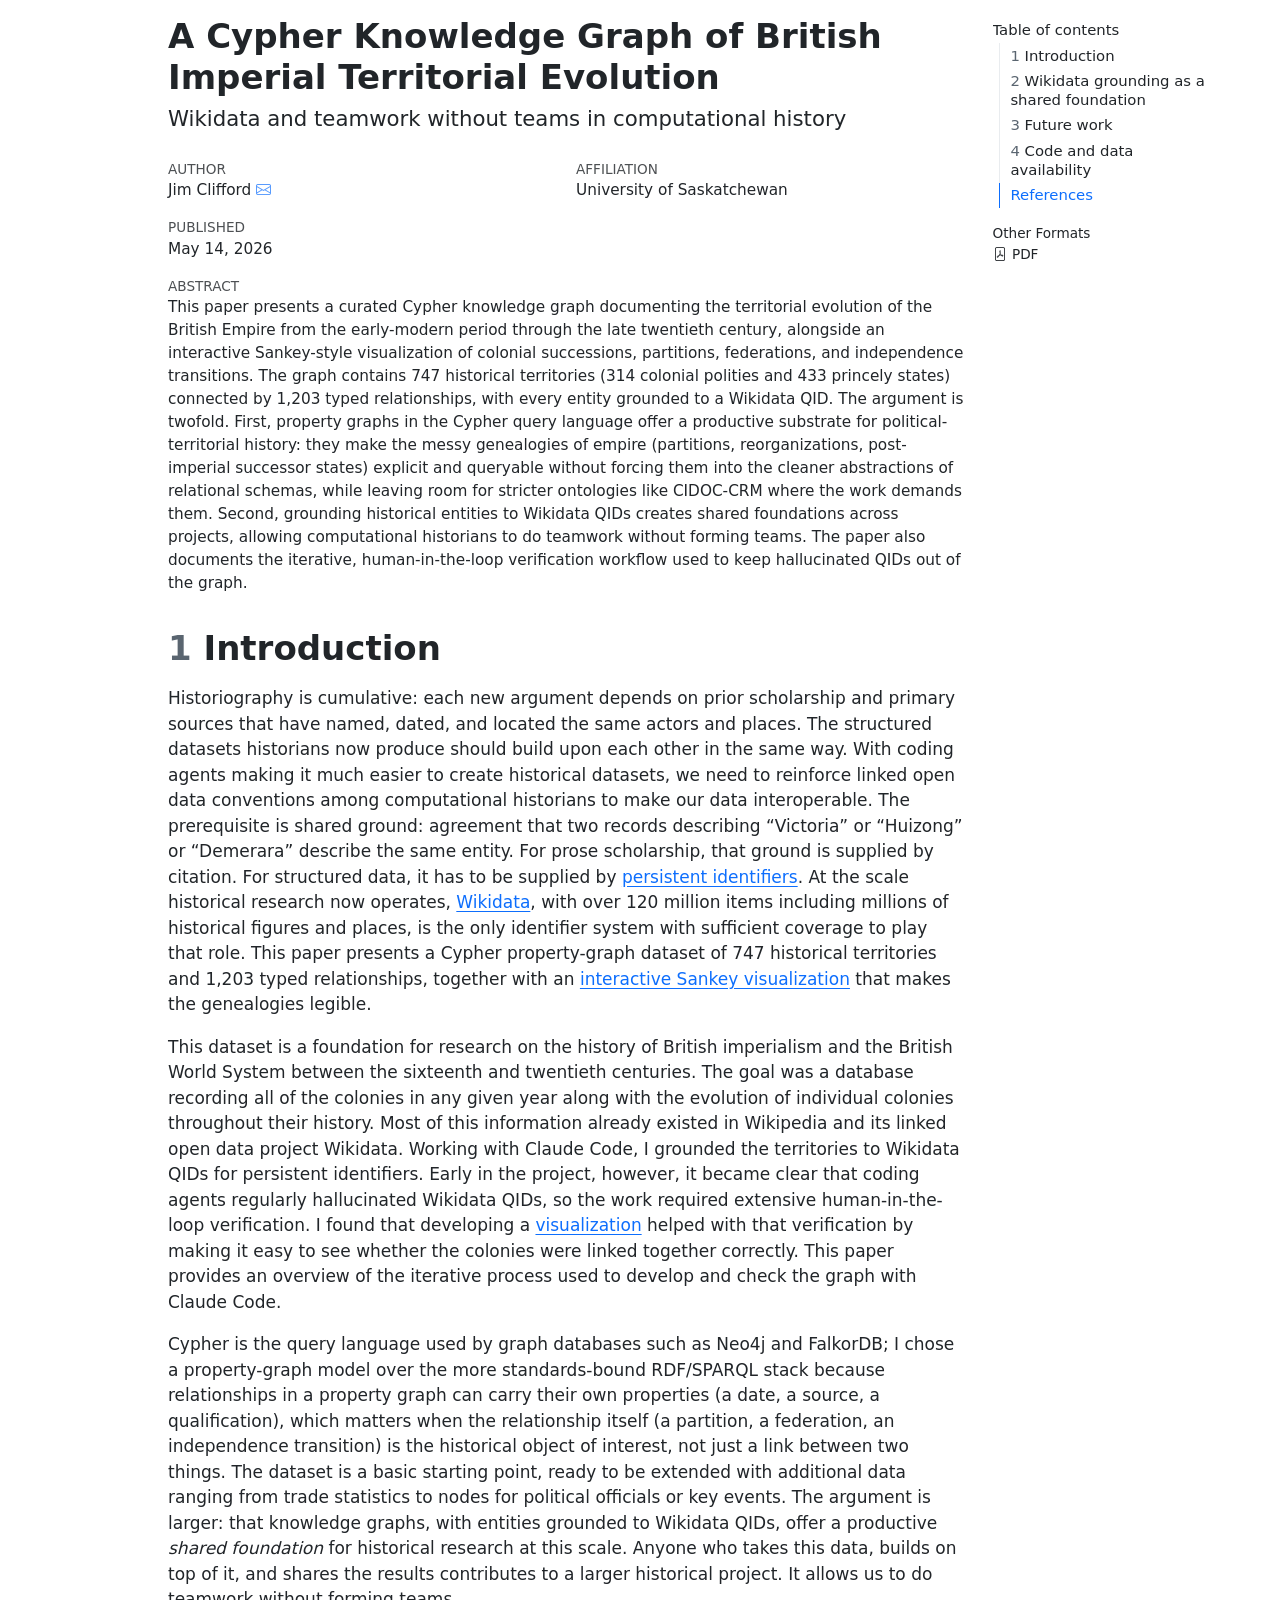
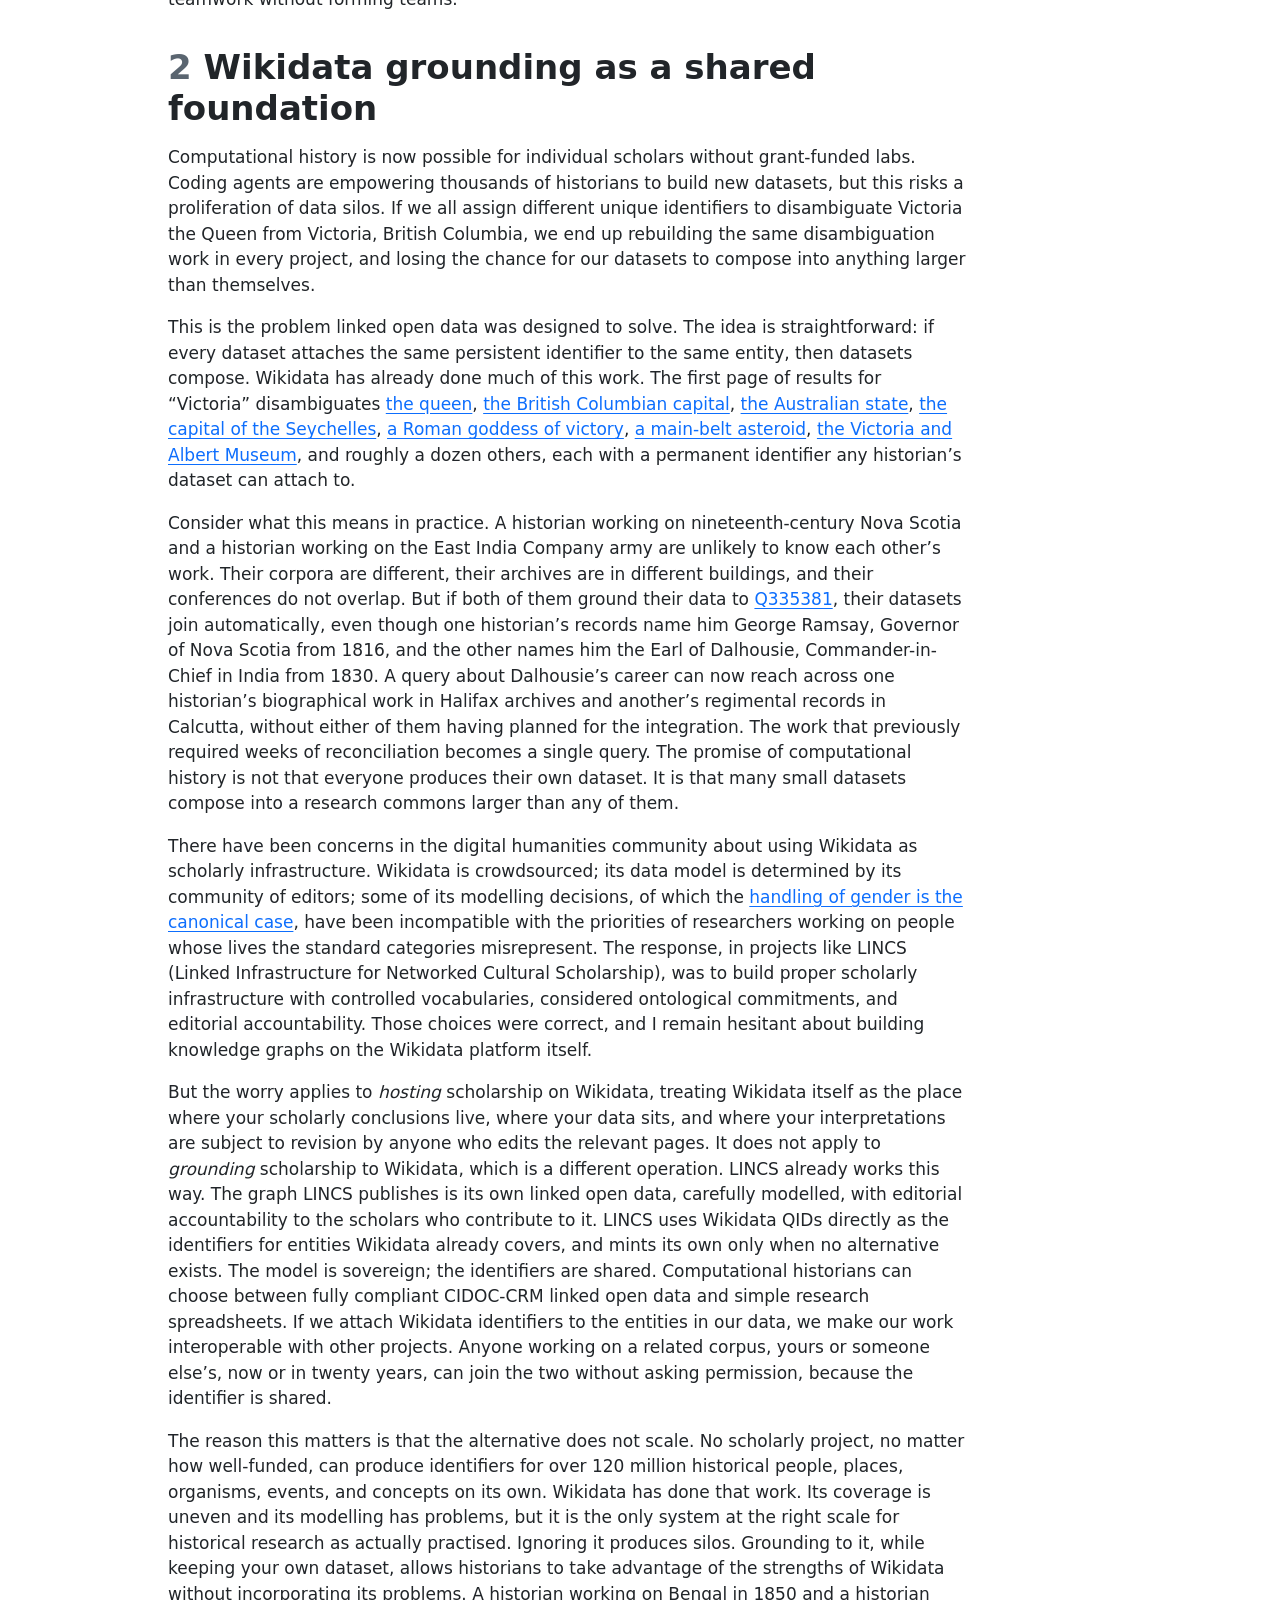
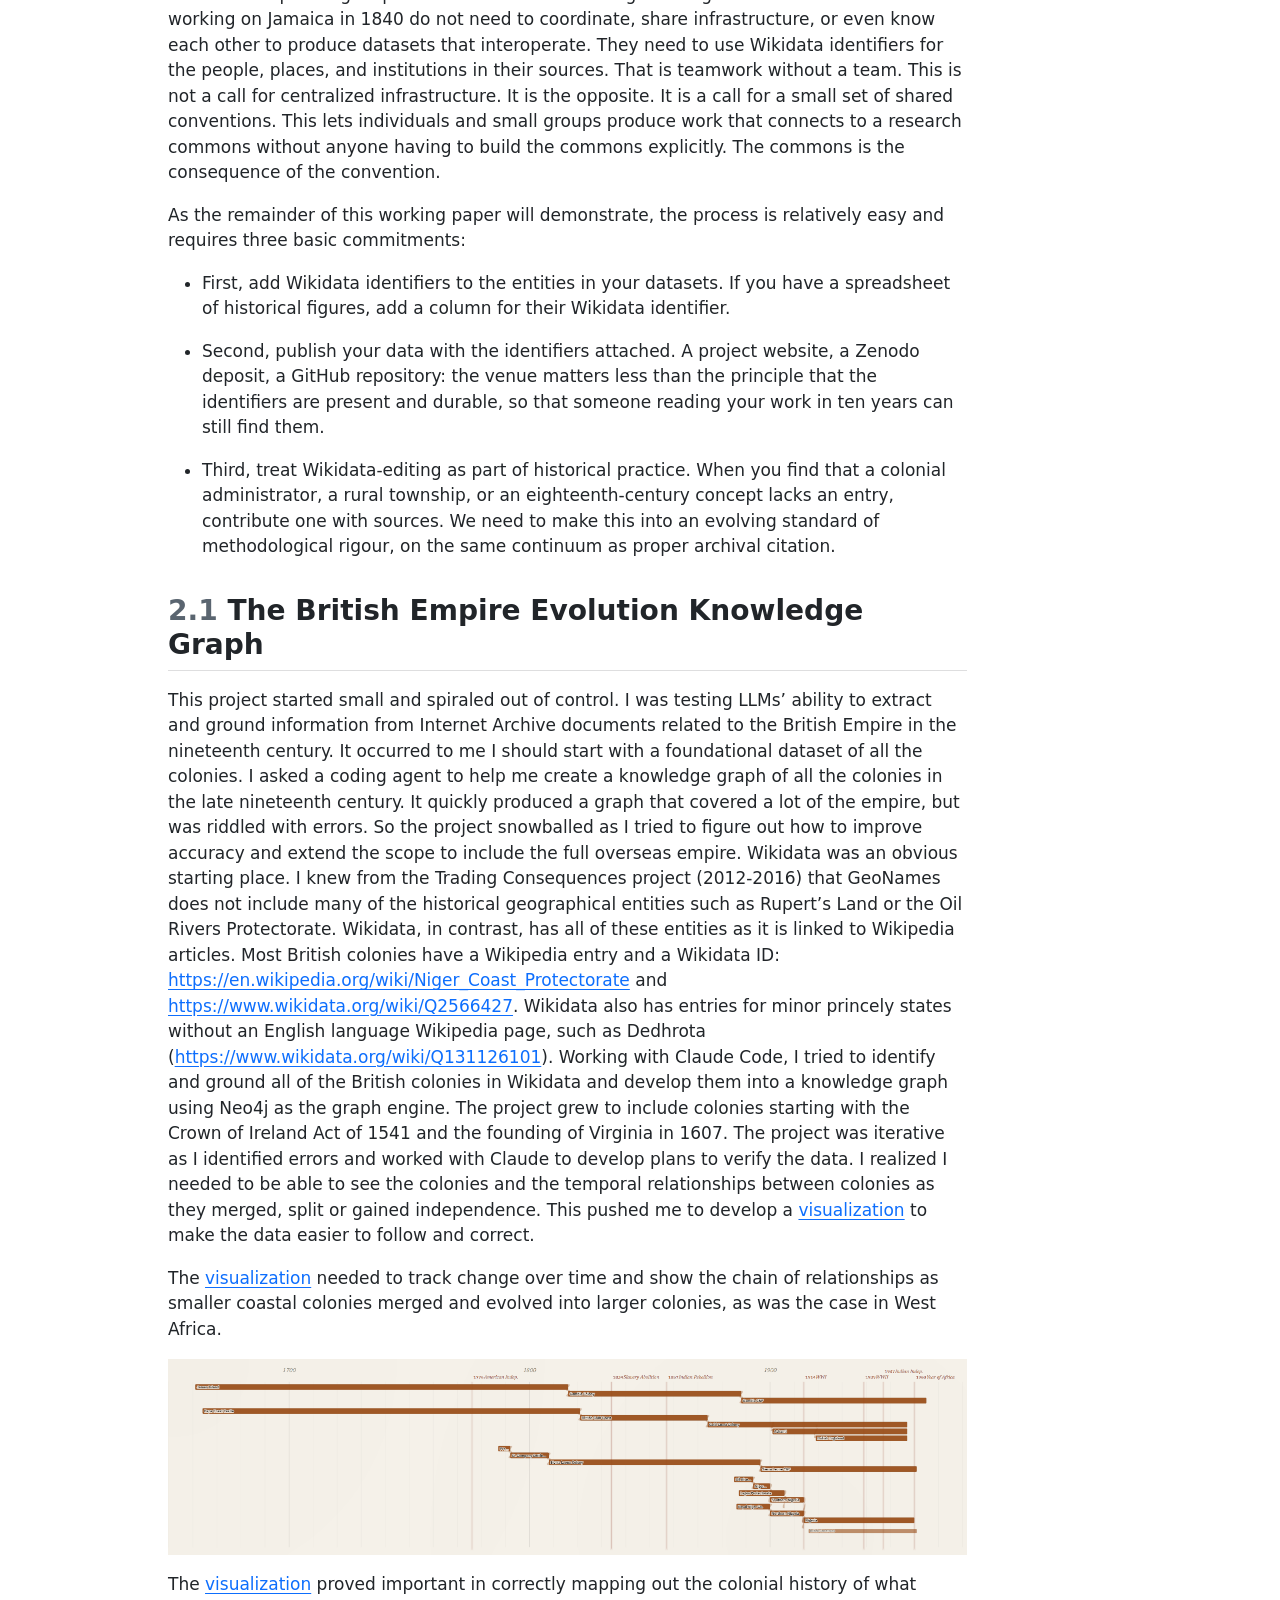
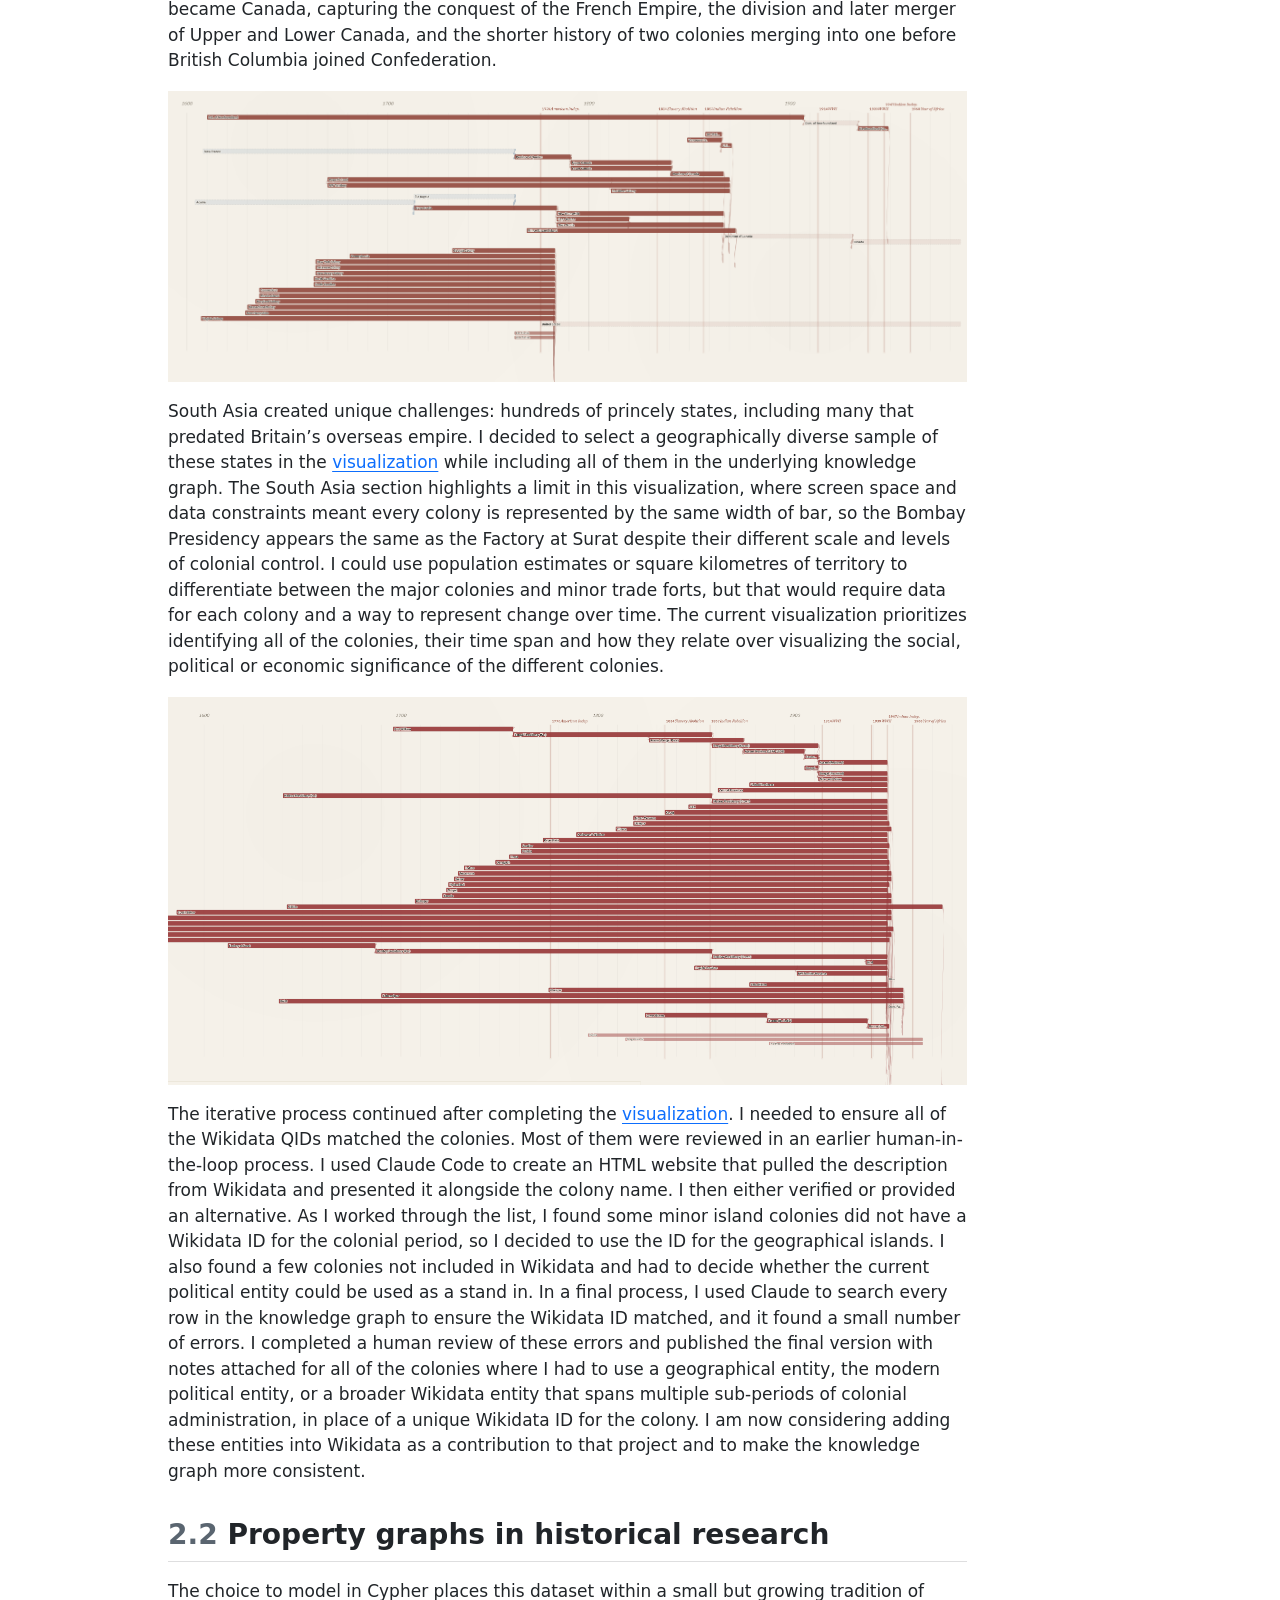
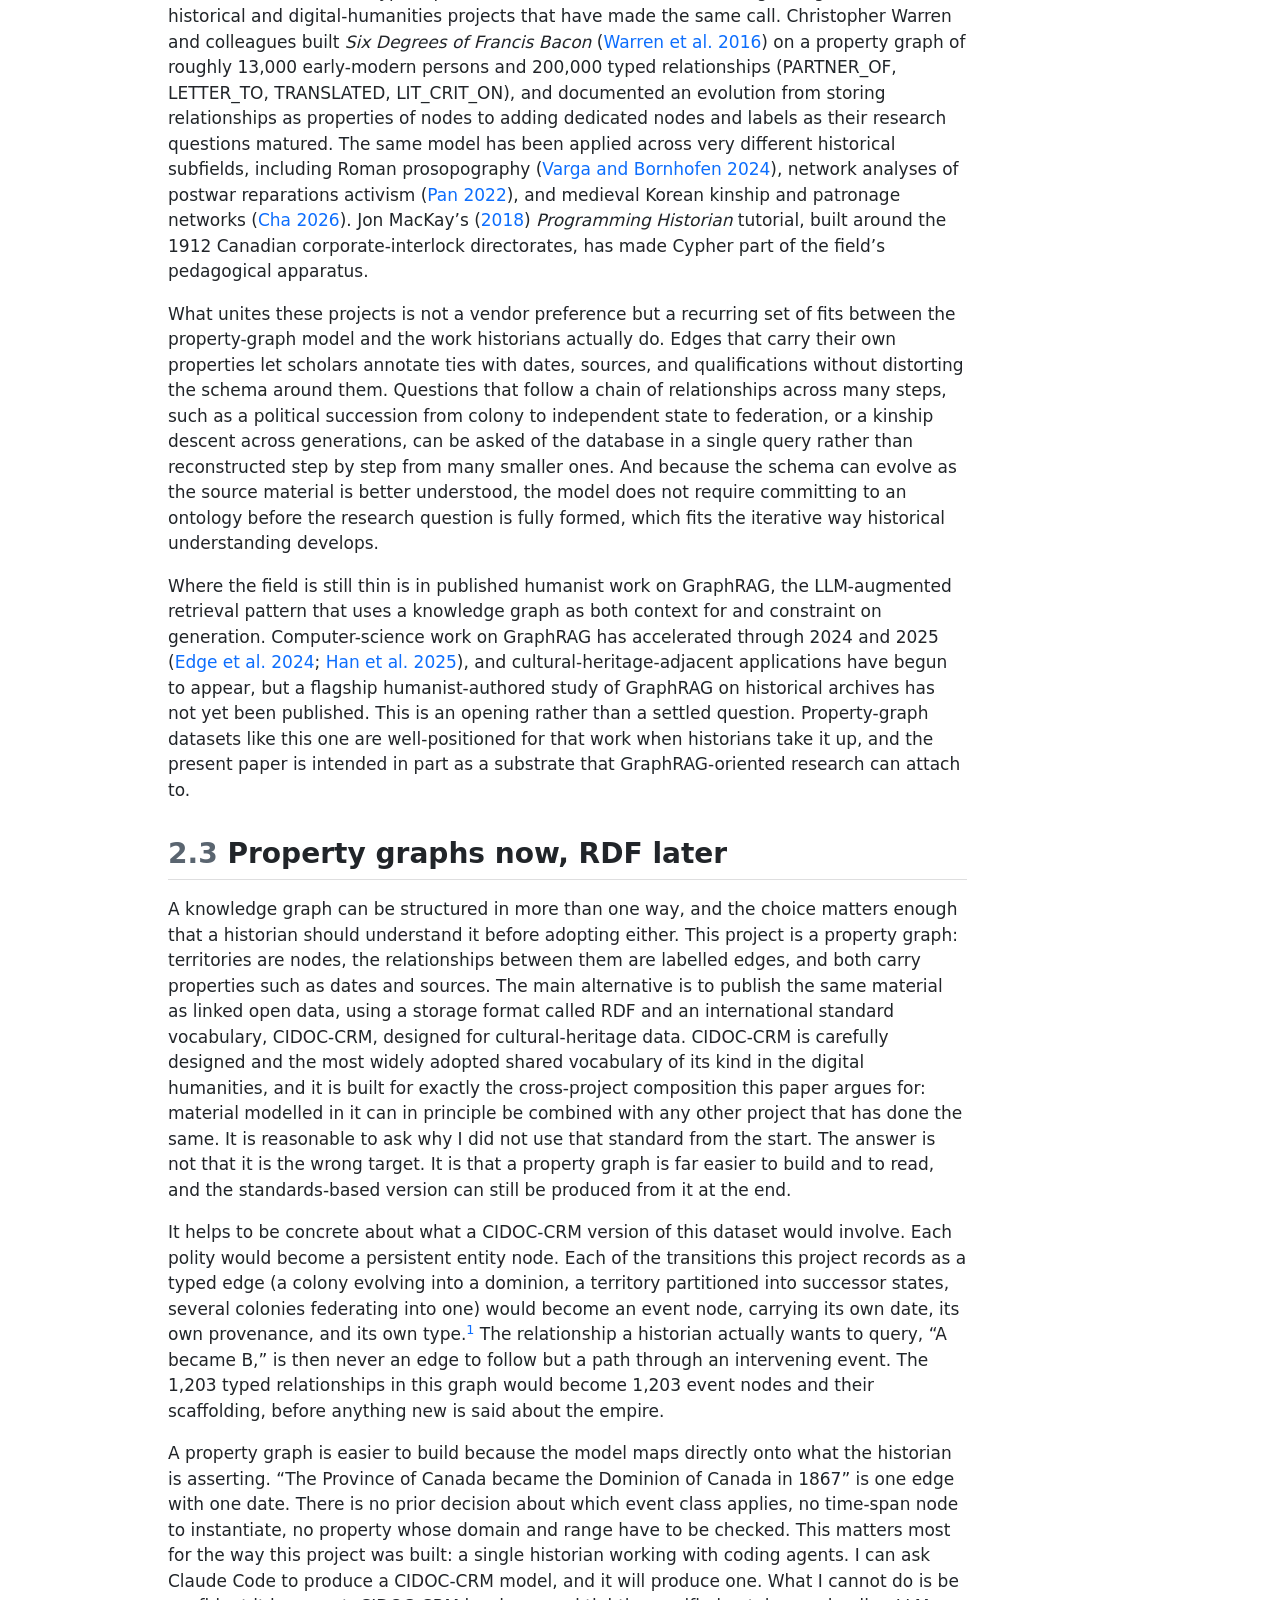
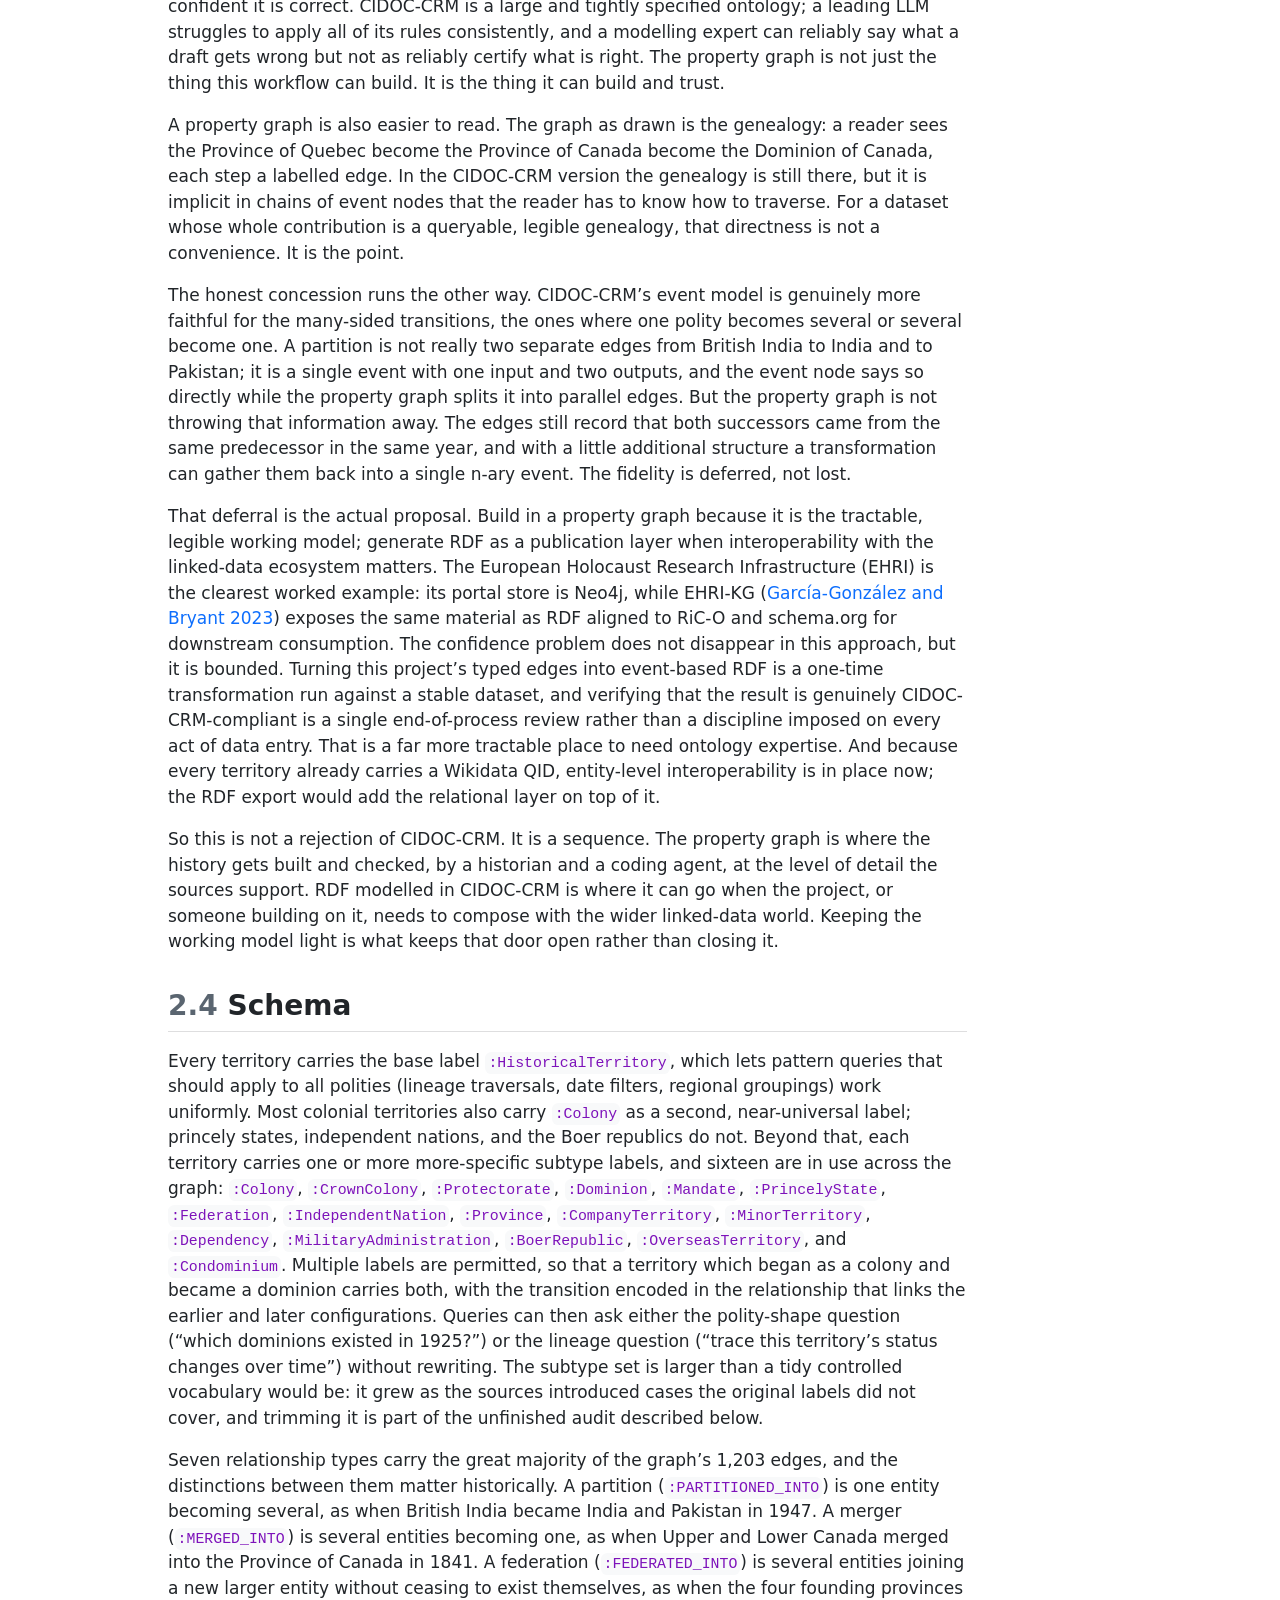
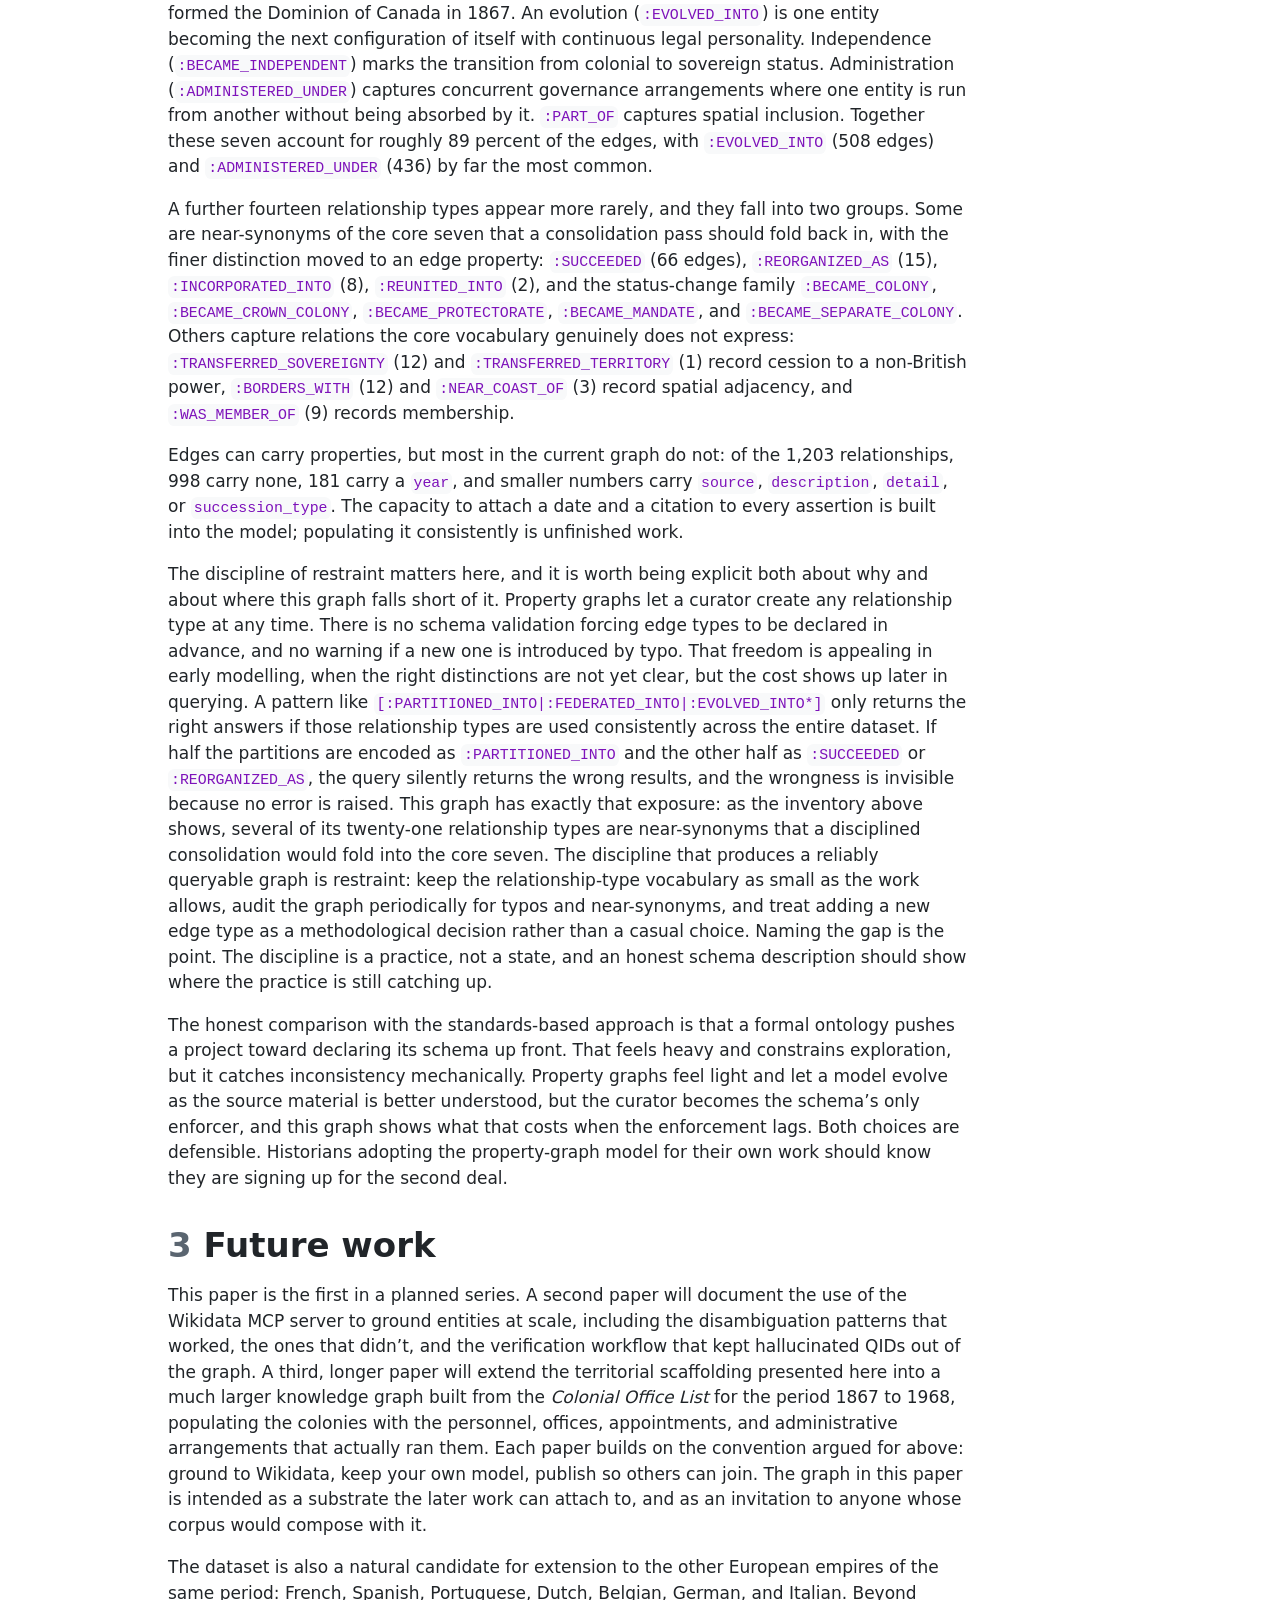
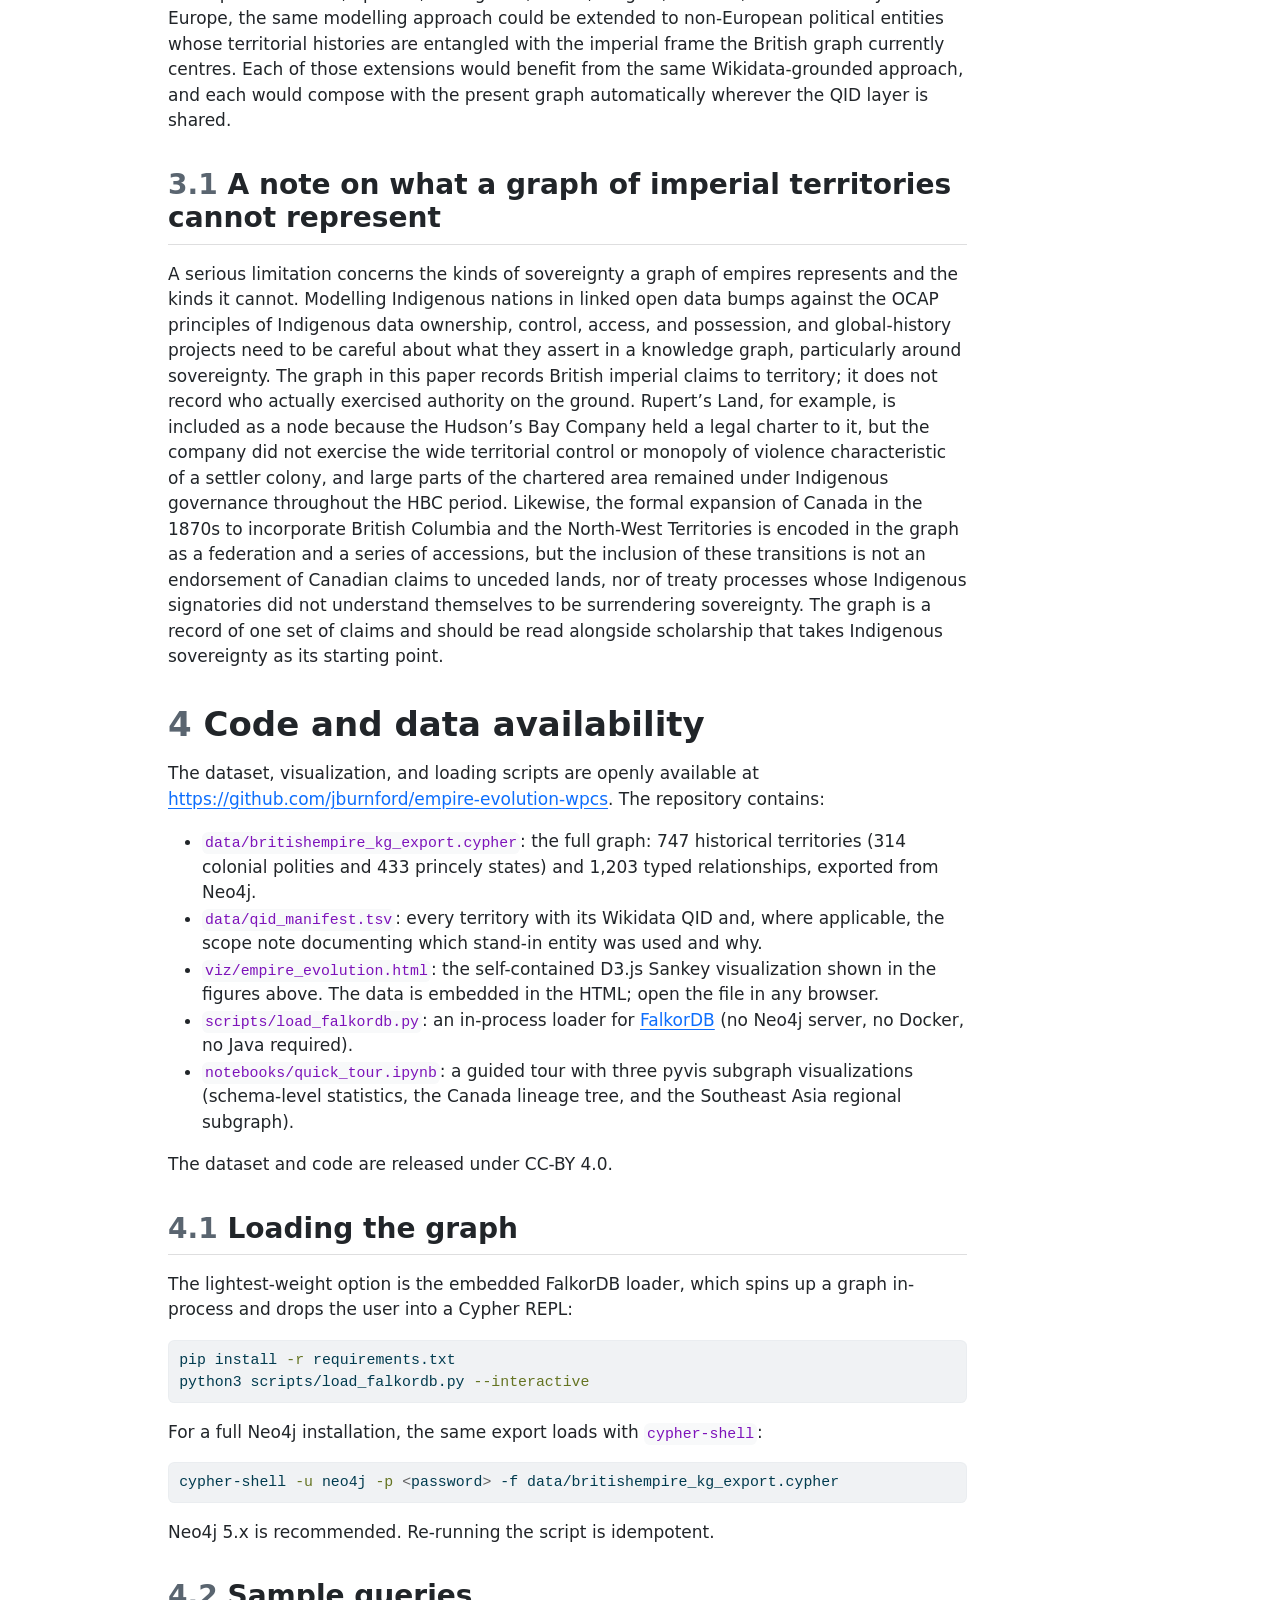
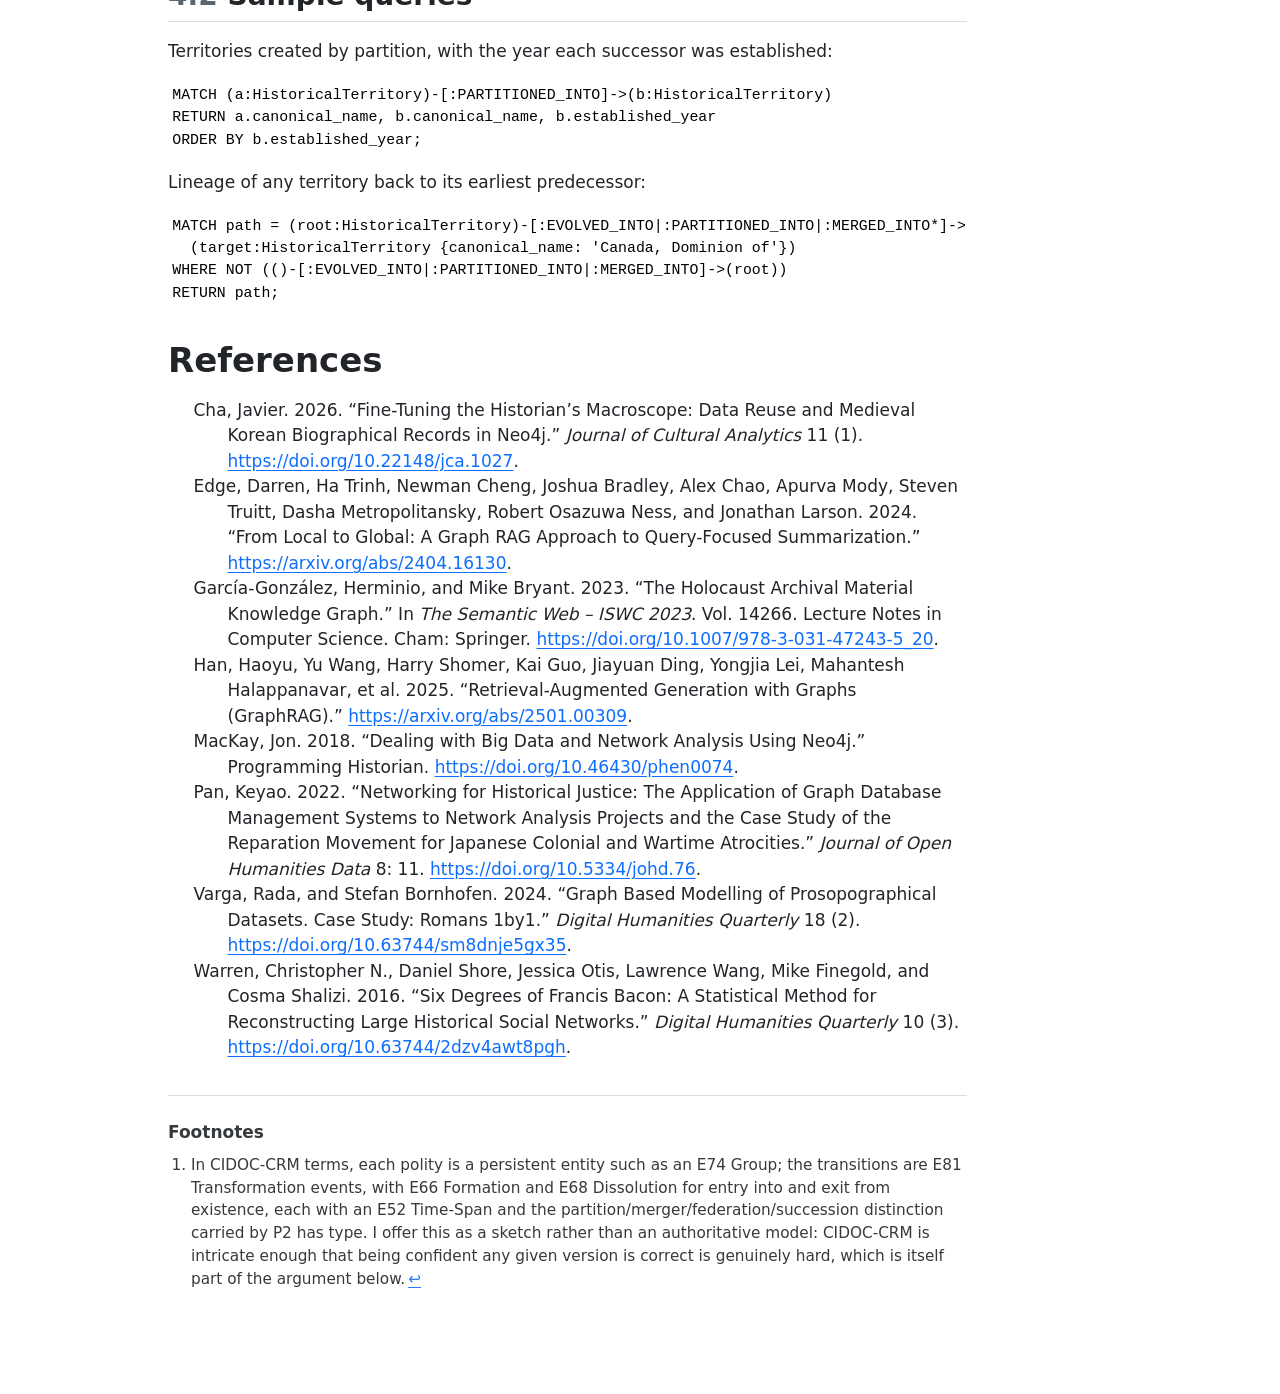
==== commit bcdf4425: "Built site for gh-pages" ====
--- a/index.html
+++ b/index.html
@@ -182,7 +182,7 @@
 <p>Consider what this means in practice. A historian working on nineteenth-century Nova Scotia and a historian working on the East India Company army are unlikely to know each other’s work. Their corpora are different, their archives are in different buildings, and their conferences do not overlap. But if both of them ground their data to <a href="https://www.wikidata.org/wiki/Q335381">Q335381</a>, their datasets join automatically, even though one historian’s records name him George Ramsay, Governor of Nova Scotia from 1816, and the other names him the Earl of Dalhousie, Commander-in-Chief in India from 1830. A query about Dalhousie’s career can now reach across one historian’s biographical work in Halifax archives and another’s regimental records in Calcutta, without either of them having planned for the integration. The work that previously required weeks of reconciliation becomes a single query. The promise of computational history is not that everyone produces their own dataset. It is that many small datasets compose into a research commons larger than any of them.</p>
 <p>There have been concerns in the digital humanities community about using Wikidata as scholarly infrastructure. Wikidata is crowdsourced; its data model is determined by its community of editors; some of its modelling decisions, of which the <a href="http://academic.oup.com/ccc/article/17/3/200/7739141">handling of gender is the canonical case</a>, have been incompatible with the priorities of researchers working on people whose lives the standard categories misrepresent. The response, in projects like LINCS (Linked Infrastructure for Networked Cultural Scholarship), was to build proper scholarly infrastructure with controlled vocabularies, considered ontological commitments, and editorial accountability. Those choices were correct, and I remain hesitant about building knowledge graphs on the Wikidata platform itself.</p>
 <p>But the worry applies to <em>hosting</em> scholarship on Wikidata, treating Wikidata itself as the place where your scholarly conclusions live, where your data sits, and where your interpretations are subject to revision by anyone who edits the relevant pages. It does not apply to <em>grounding</em> scholarship to Wikidata, which is a different operation. LINCS already works this way. The graph LINCS publishes is its own linked open data, carefully modelled, with editorial accountability to the scholars who contribute to it. LINCS uses Wikidata QIDs directly as the identifiers for entities Wikidata already covers, and mints its own only when no alternative exists. The model is sovereign; the identifiers are shared. Computational historians can choose between fully compliant CIDOC-CRM linked open data and simple research spreadsheets. If we attach Wikidata identifiers to the entities in our data, we make our work interoperable with other projects. Anyone working on a related corpus, yours or someone else’s, now or in twenty years, can join the two without asking permission, because the identifier is shared.</p>
-<p>The reason this matters is that the alternative does not scale. No scholarly project, no matter how well-funded, can produce identifiers for over 120 million historical people, places, organisms, events, and concepts on its own. Wikidata has done that work. Its coverage is uneven and its modeling has problems, but it is the only system at the right scale for historical research as actually practised. Ignoring it produces silos. Grounding to it, while keeping your own dataset, allows historians to take advantage of the strengths of Wikidata without incorporating its problems. A historian working on Bengal in 1850 and a historian working on Jamaica in 1840 do not need to coordinate, share infrastructure, or even know each other to produce datasets that interoperate. They need to use Wikidata identifiers for the people, places, and institutions in their sources. That is teamwork without a team. This is not a call for centralized infrastructure. It is the opposite. It is a call for a small set of shared conventions: use shared identifiers; ground to Wikidata; create new Wikidata entries when the substrate is thin. This lets individuals and small groups produce work that connects to a research commons without anyone having to build the commons explicitly. The commons is the consequence of the convention.</p>
+<p>The reason this matters is that the alternative does not scale. No scholarly project, no matter how well-funded, can produce identifiers for over 120 million historical people, places, organisms, events, and concepts on its own. Wikidata has done that work. Its coverage is uneven and its modelling has problems, but it is the only system at the right scale for historical research as actually practised. Ignoring it produces silos. Grounding to it, while keeping your own dataset, allows historians to take advantage of the strengths of Wikidata without incorporating its problems. A historian working on Bengal in 1850 and a historian working on Jamaica in 1840 do not need to coordinate, share infrastructure, or even know each other to produce datasets that interoperate. They need to use Wikidata identifiers for the people, places, and institutions in their sources. That is teamwork without a team. This is not a call for centralized infrastructure. It is the opposite. It is a call for a small set of shared conventions. This lets individuals and small groups produce work that connects to a research commons without anyone having to build the commons explicitly. The commons is the consequence of the convention.</p>
 <p>As the remainder of this working paper will demonstrate, the process is relatively easy and requires three basic commitments:</p>
 <ul>
 <li><p>First, add Wikidata identifiers to the entities in your datasets. If you have a spreadsheet of historical figures, add a column for their Wikidata identifier.</p></li>
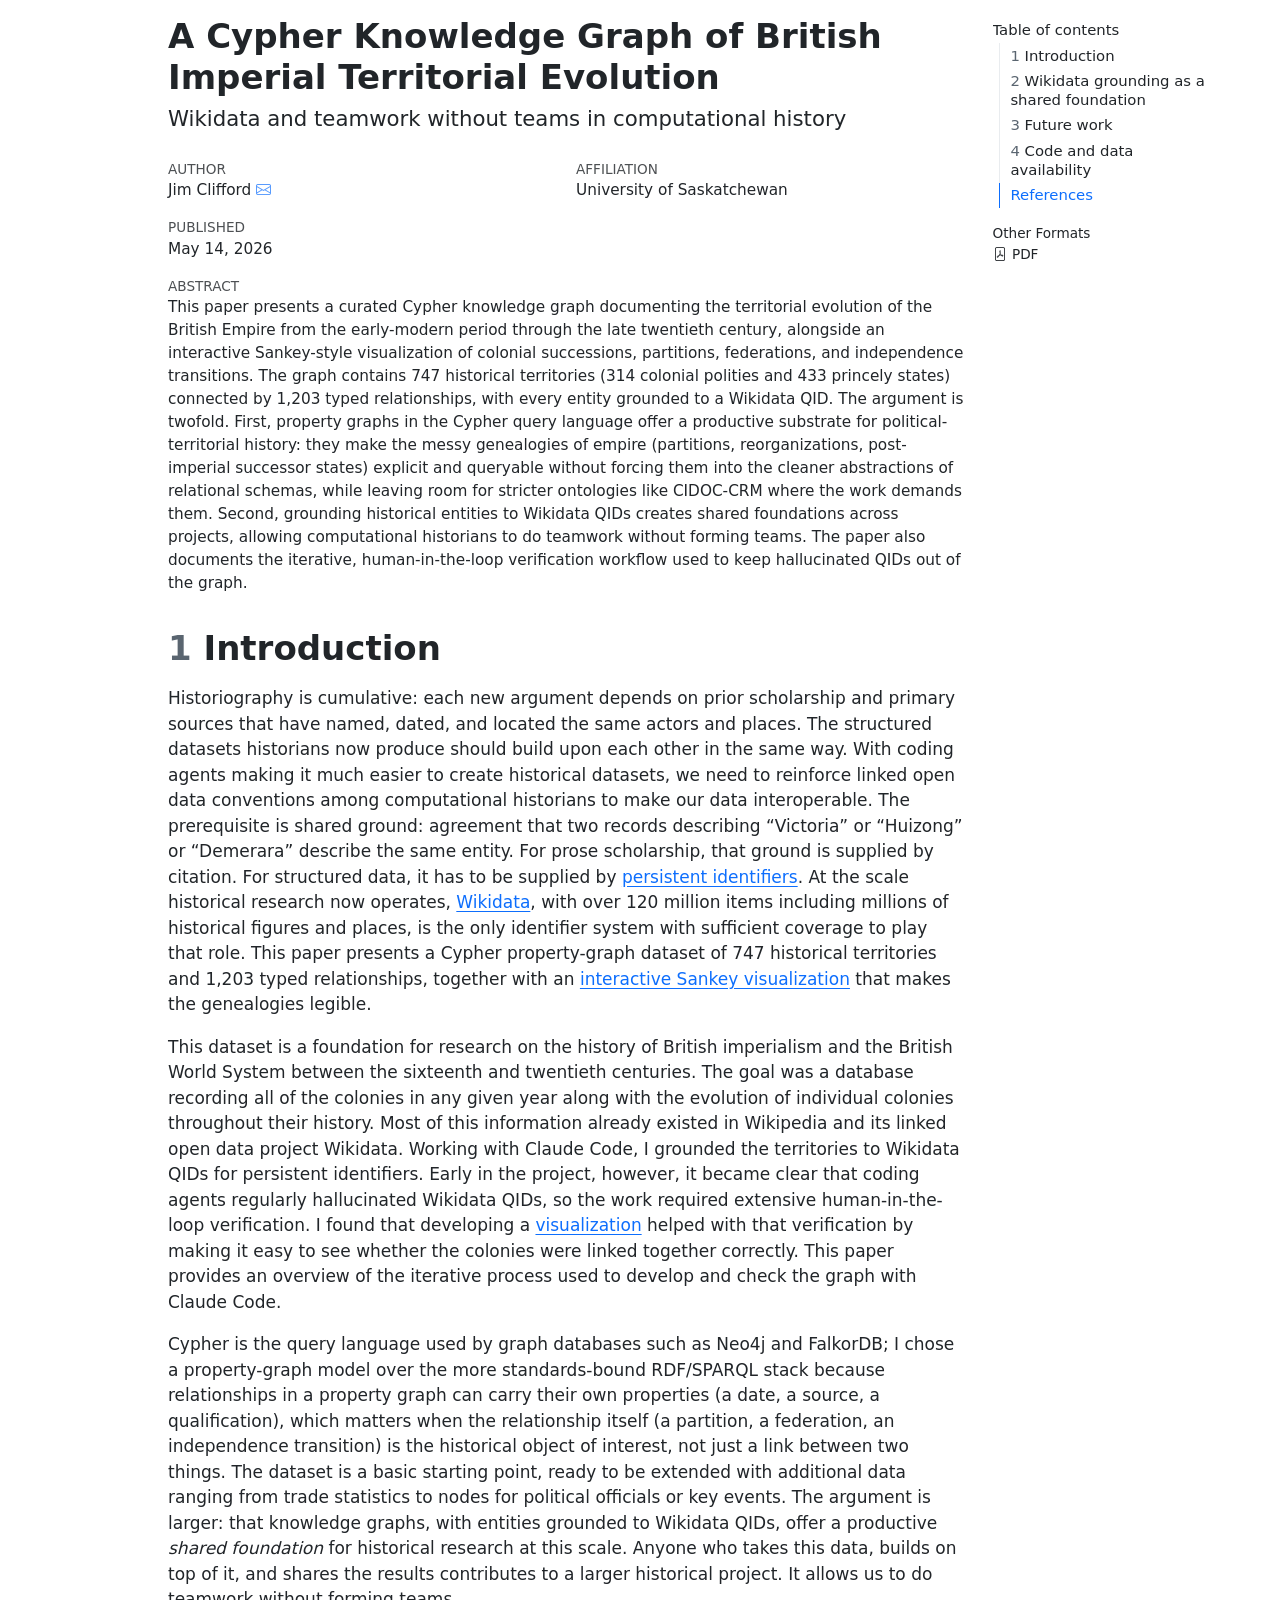
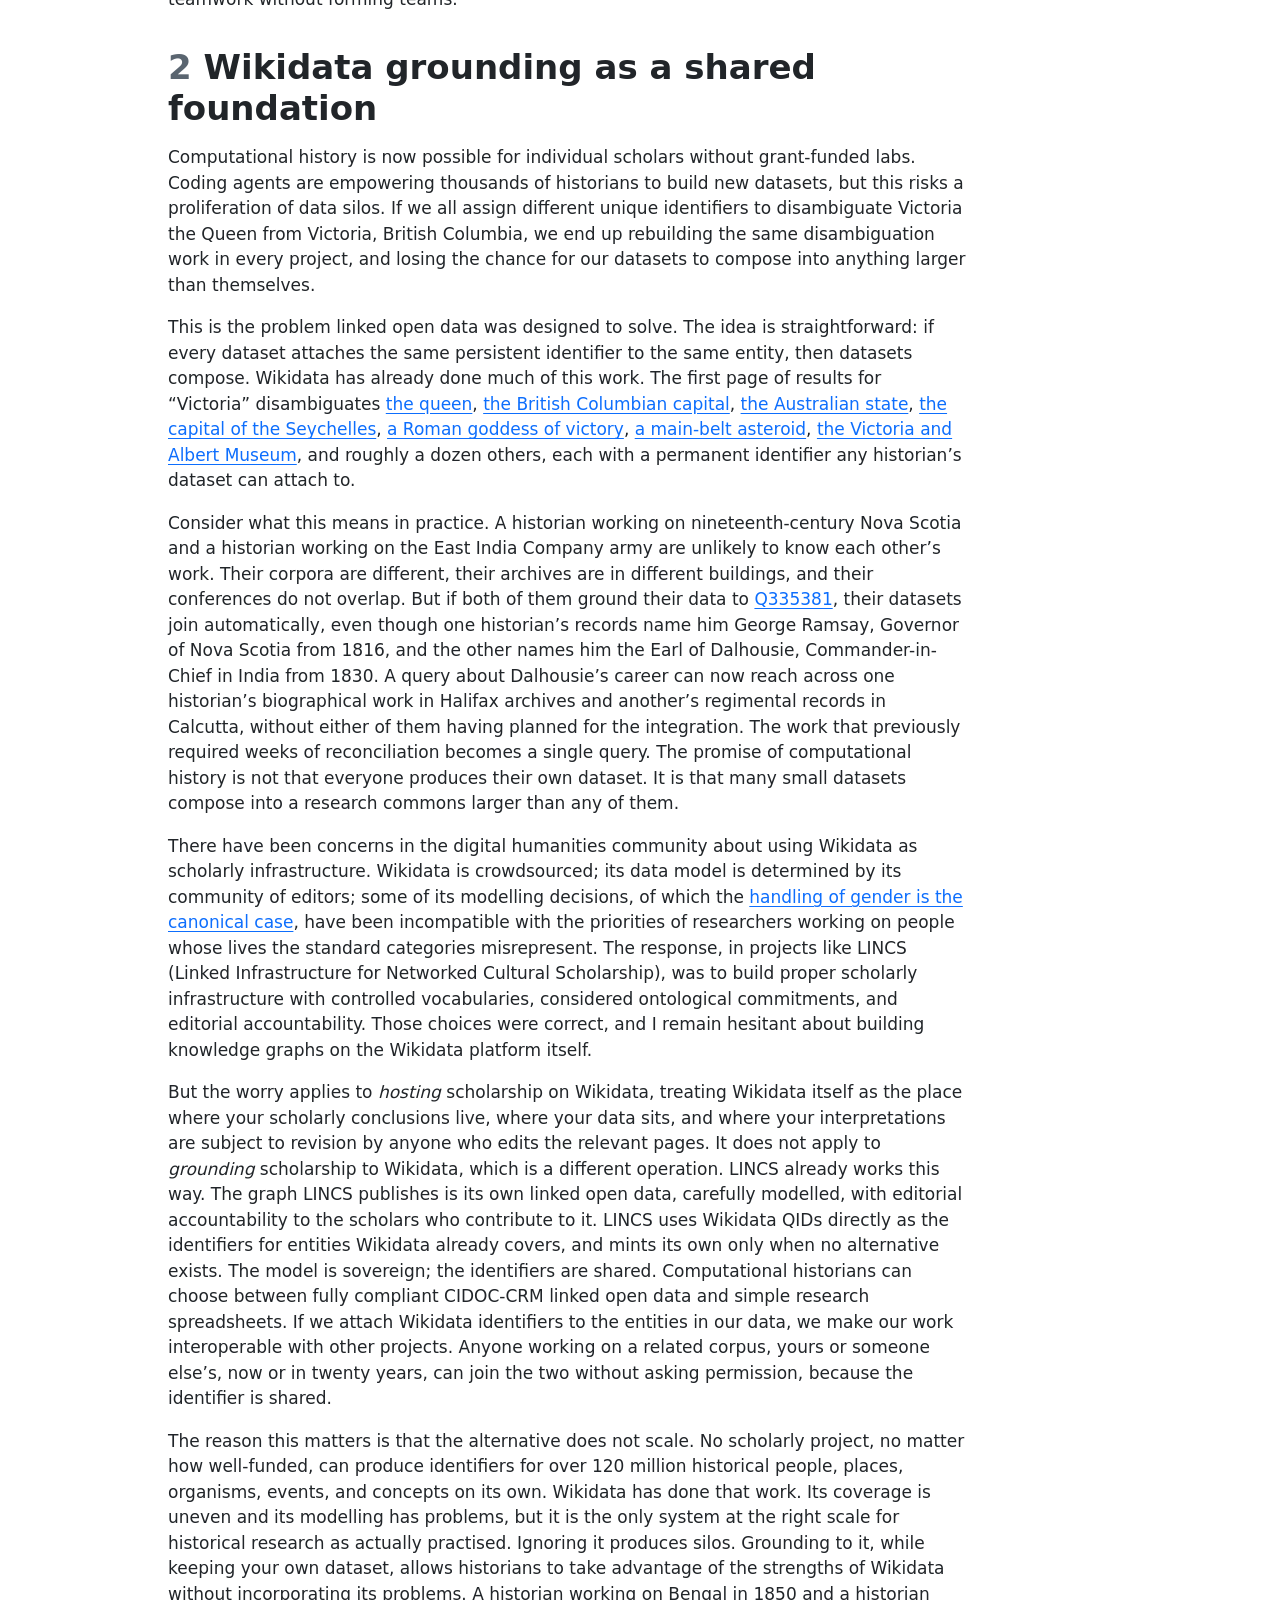
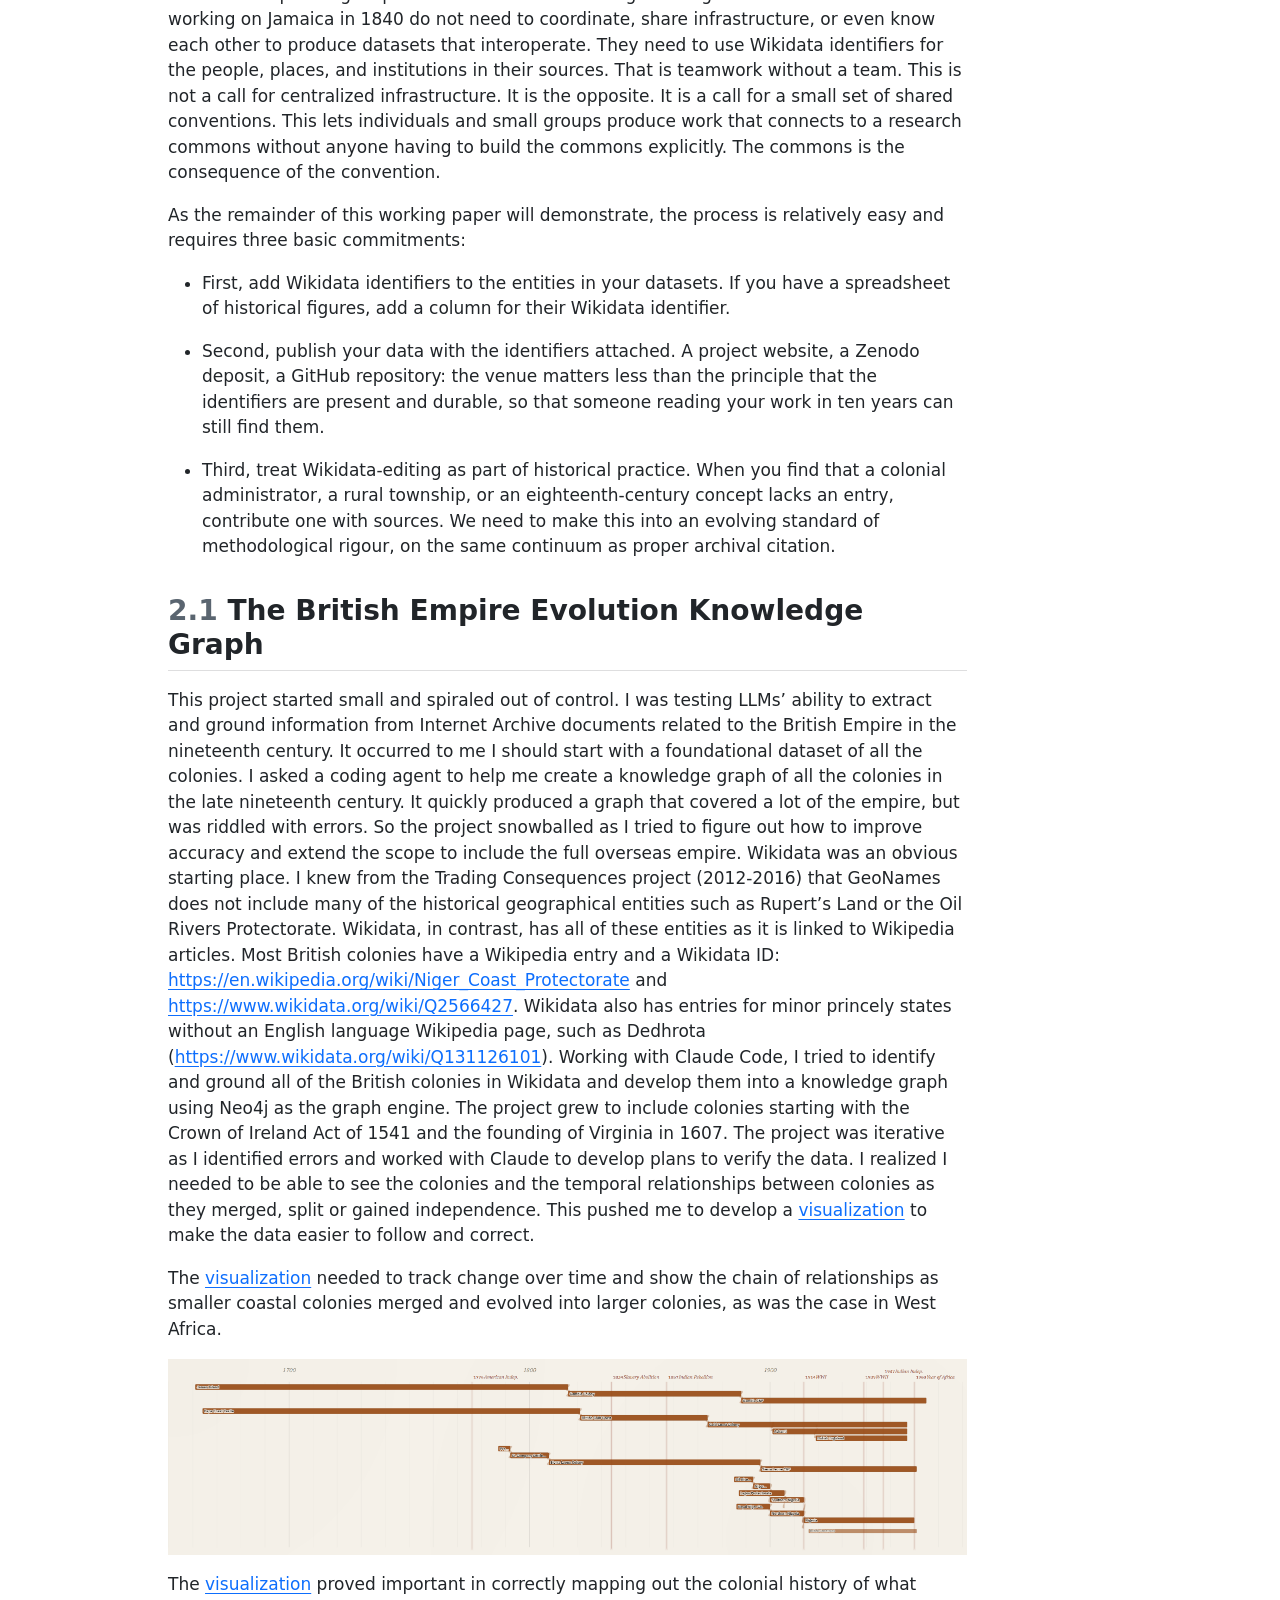
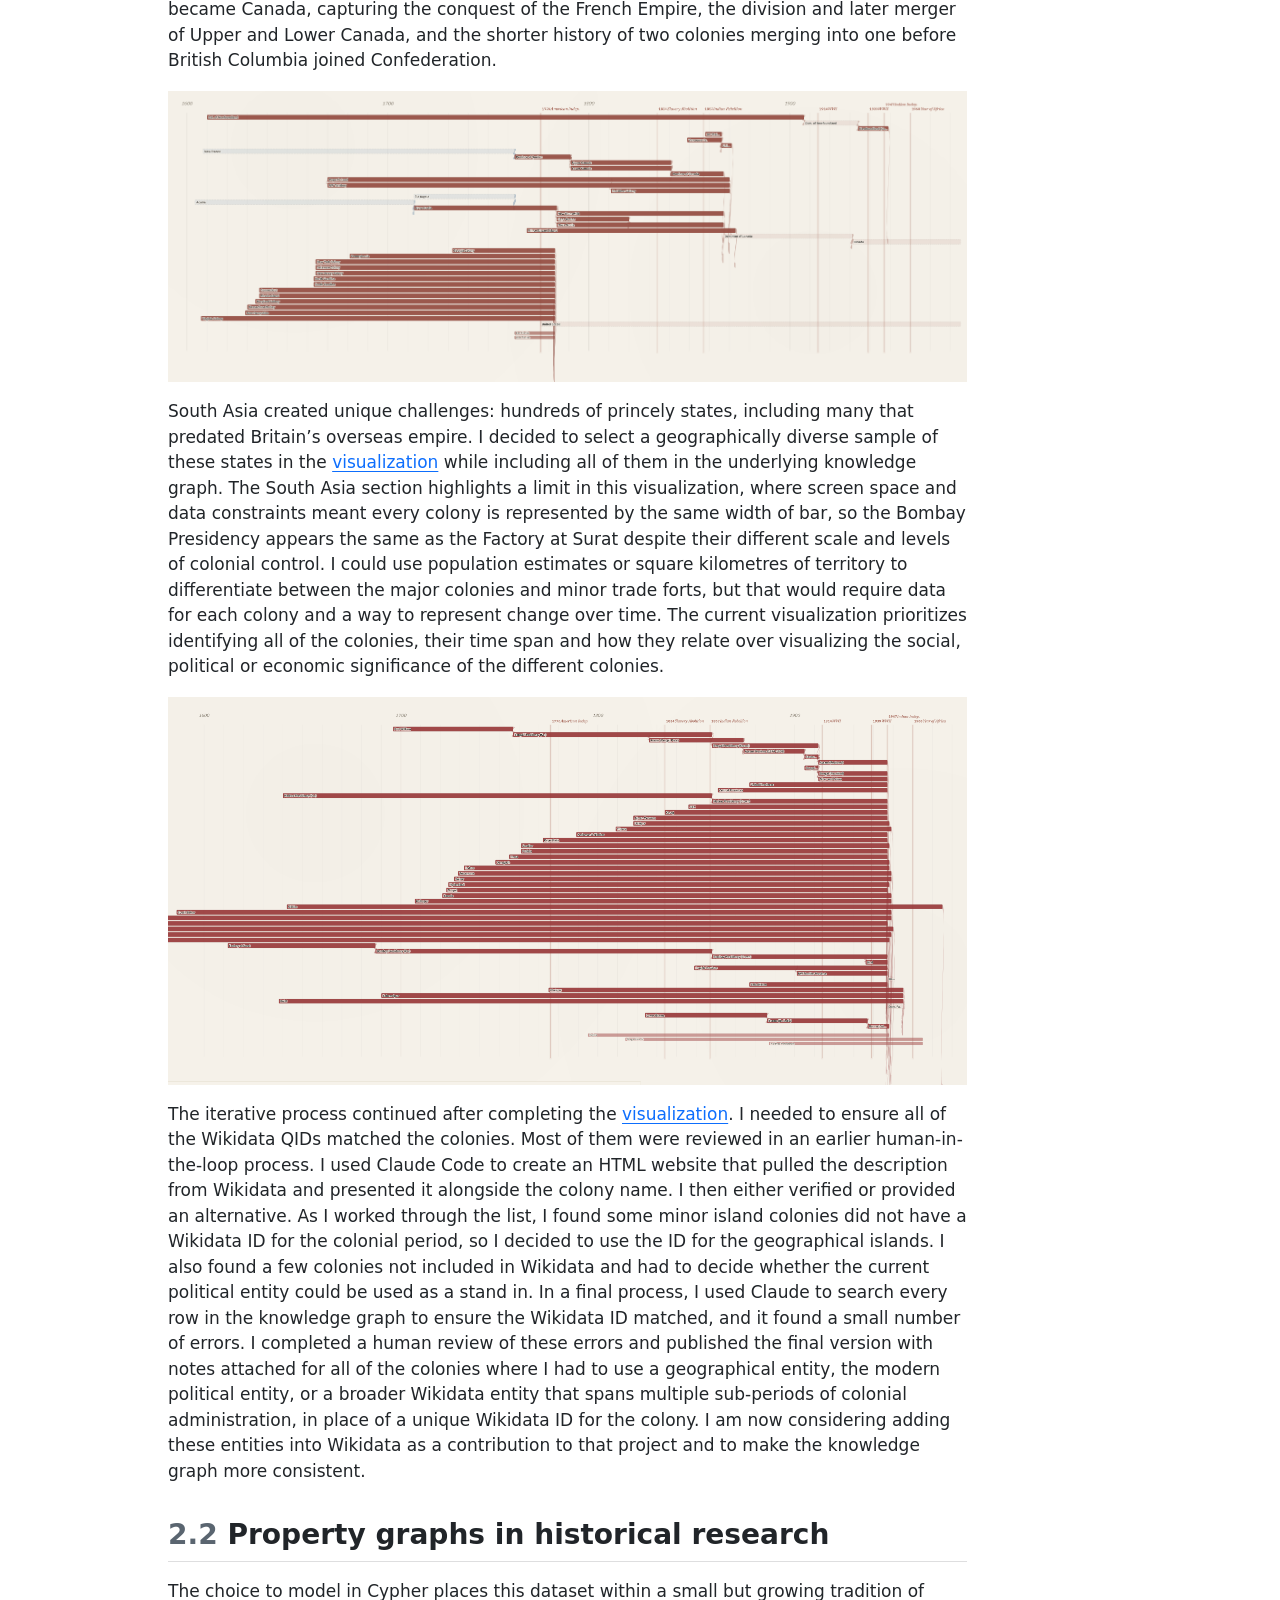
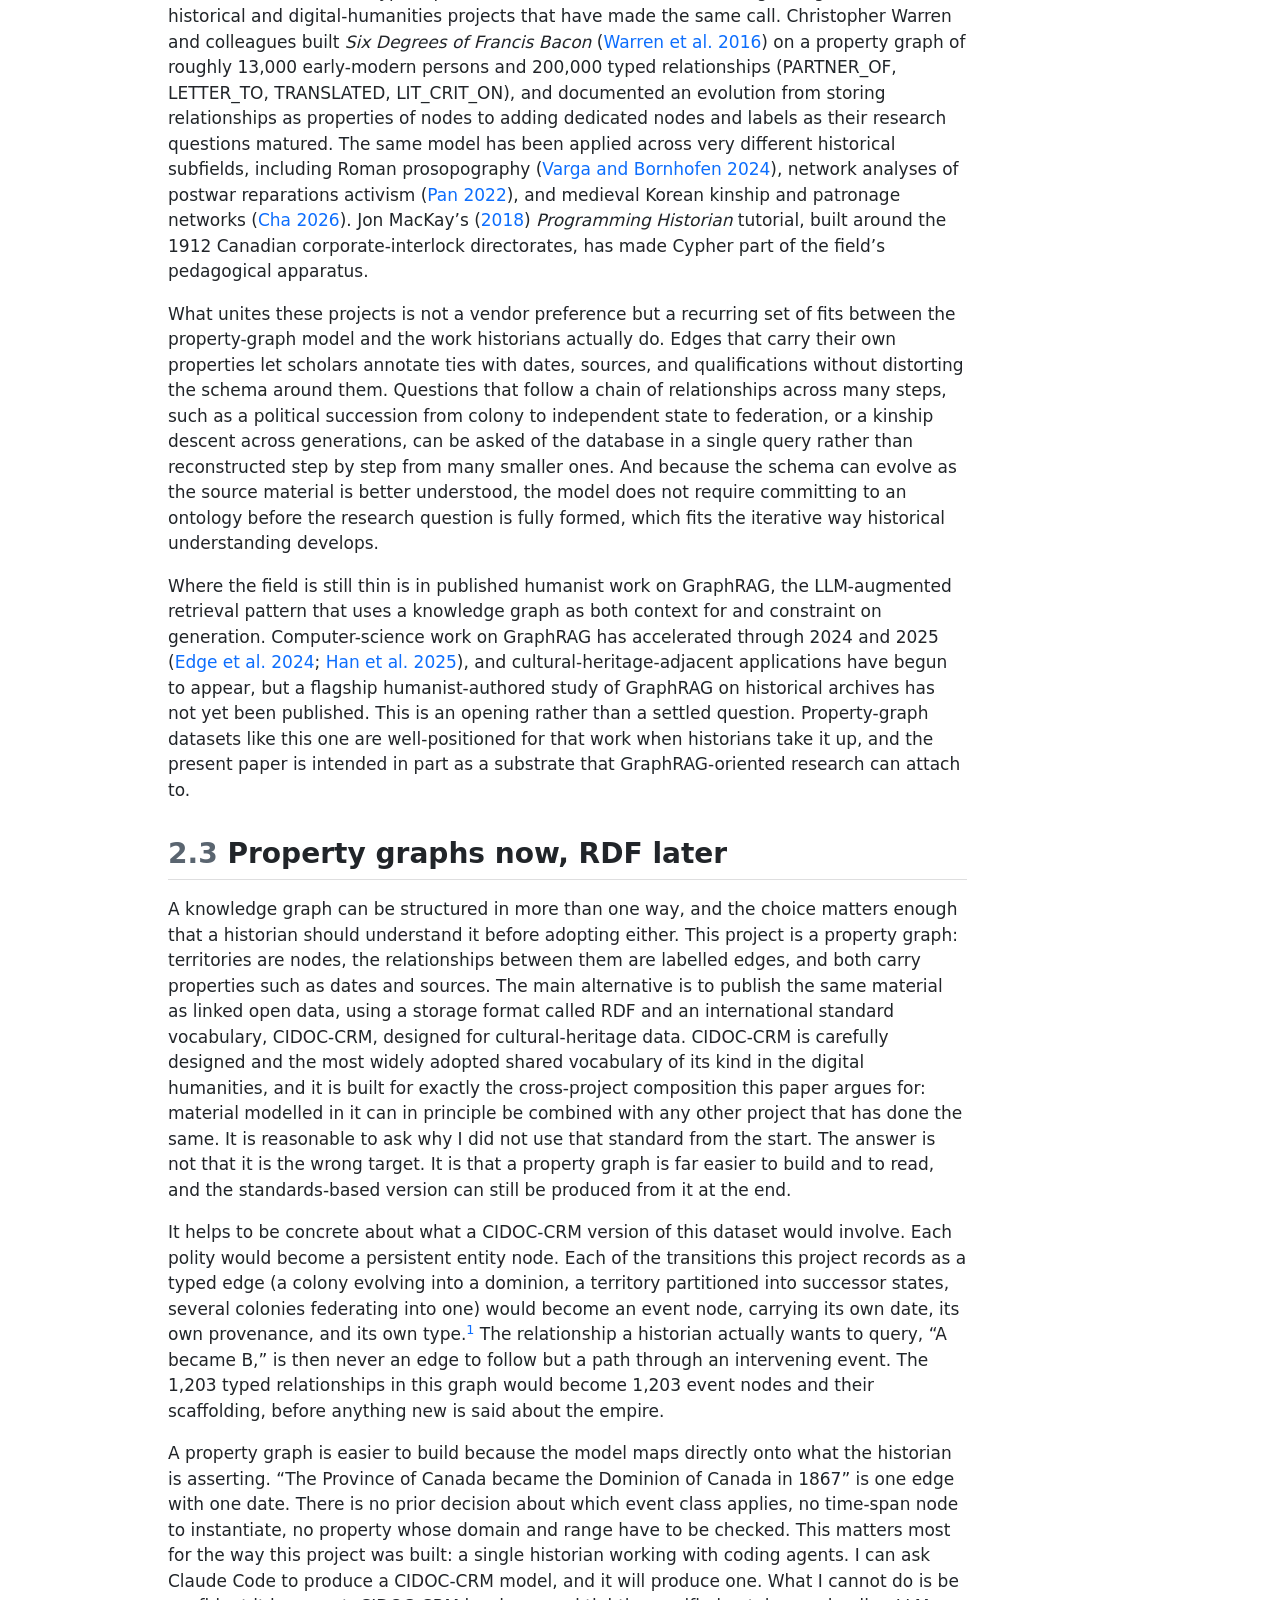
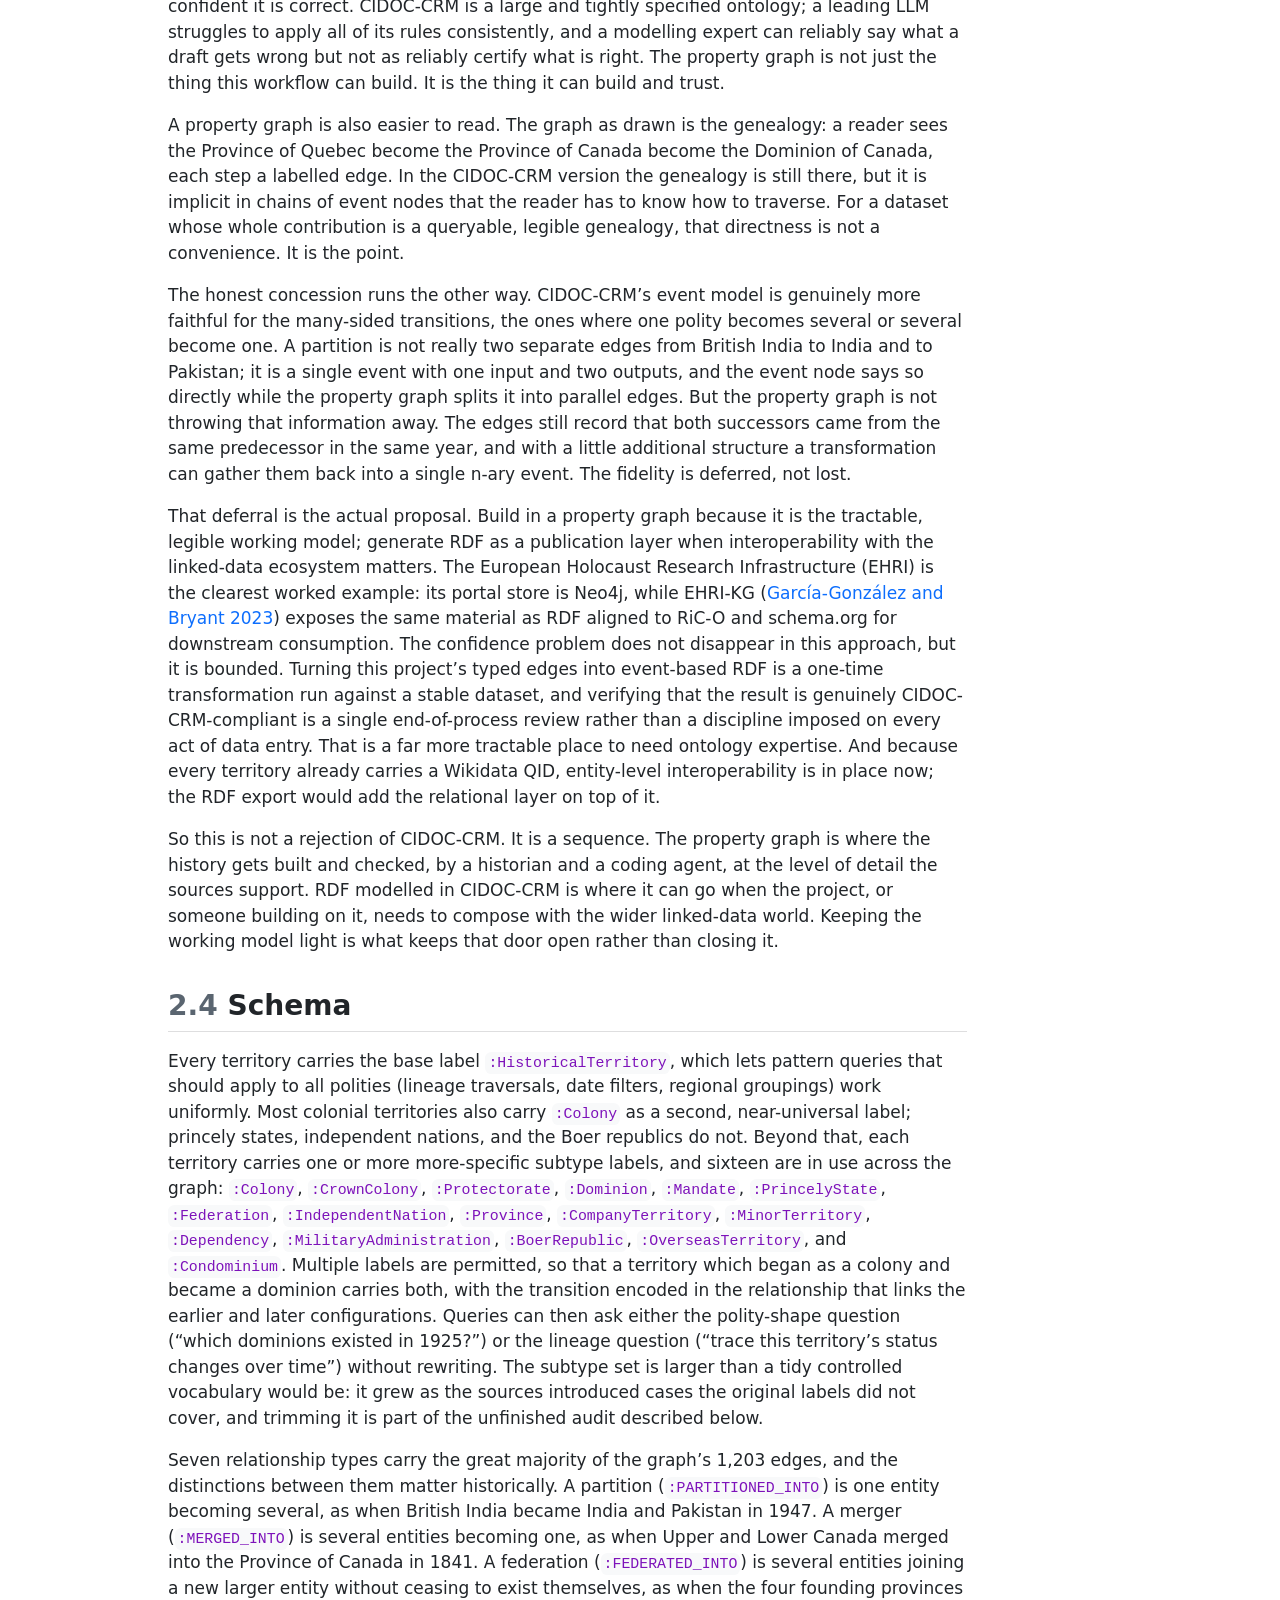
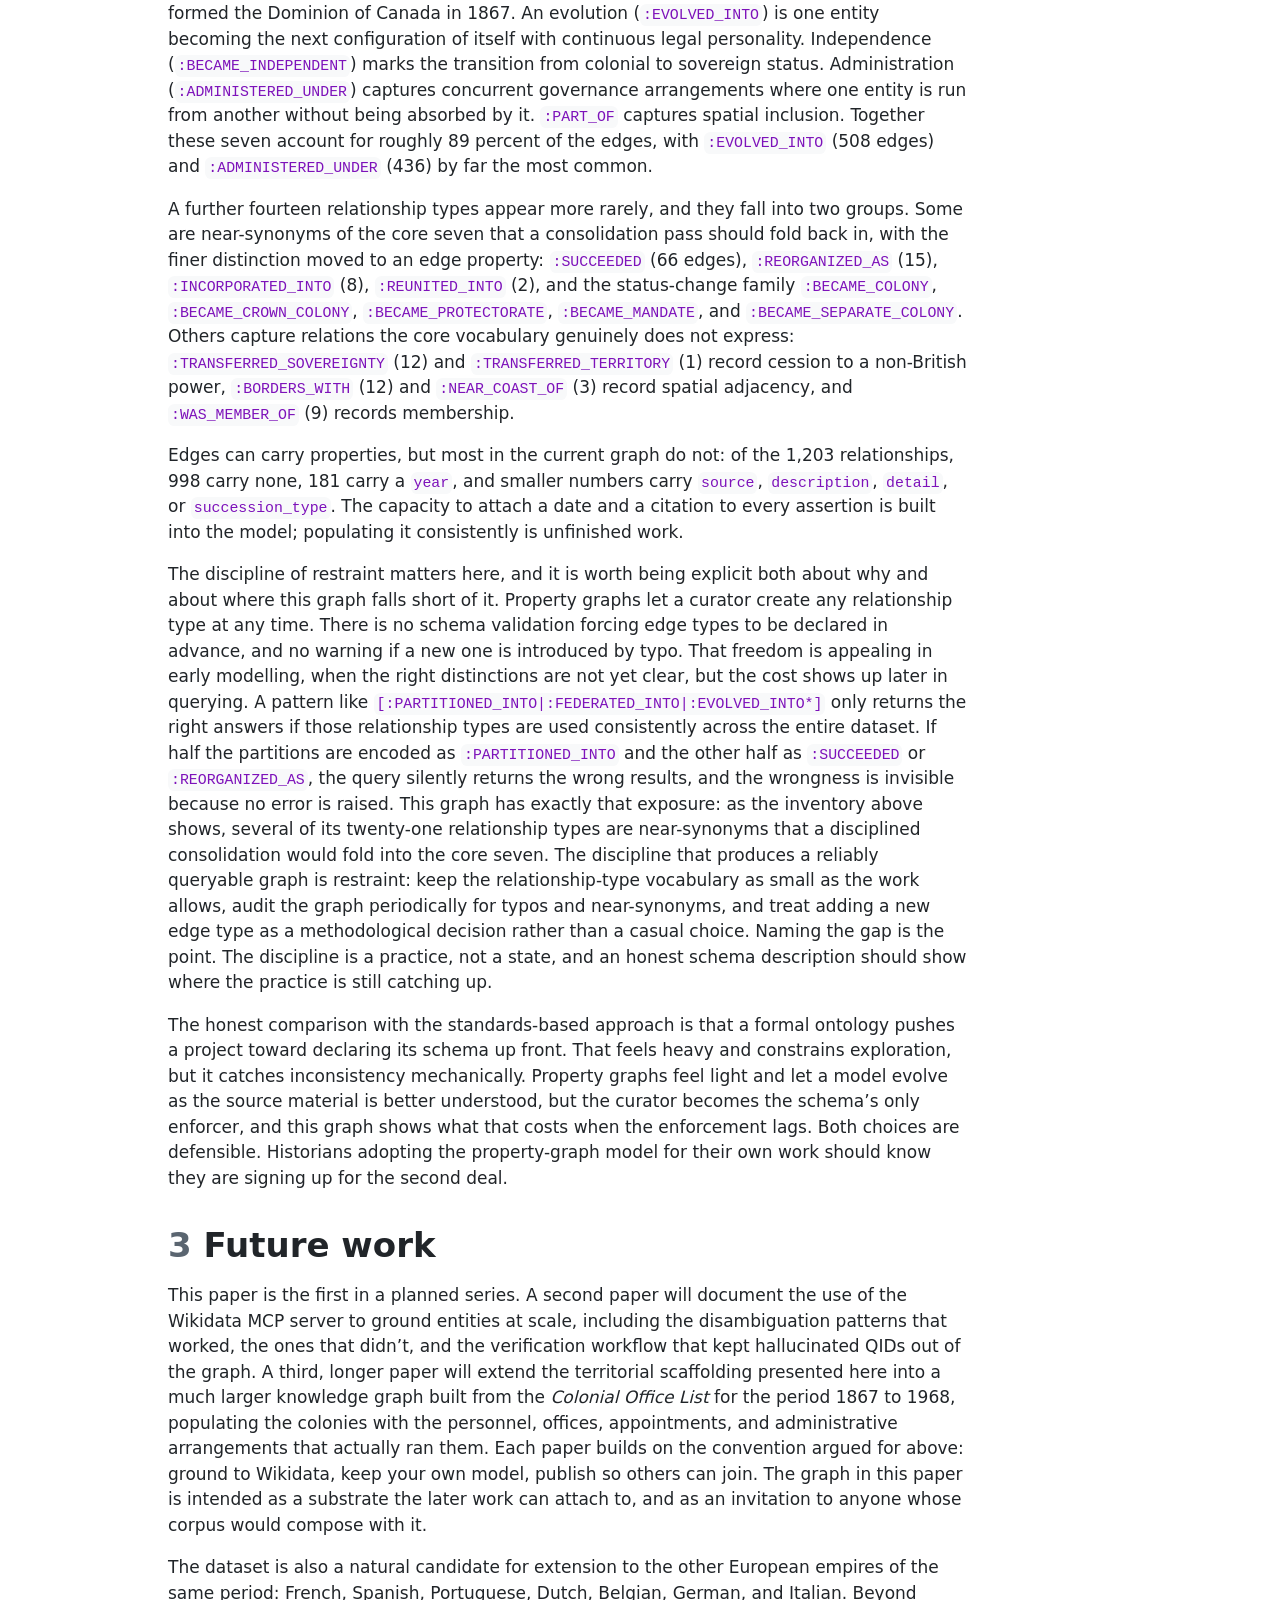
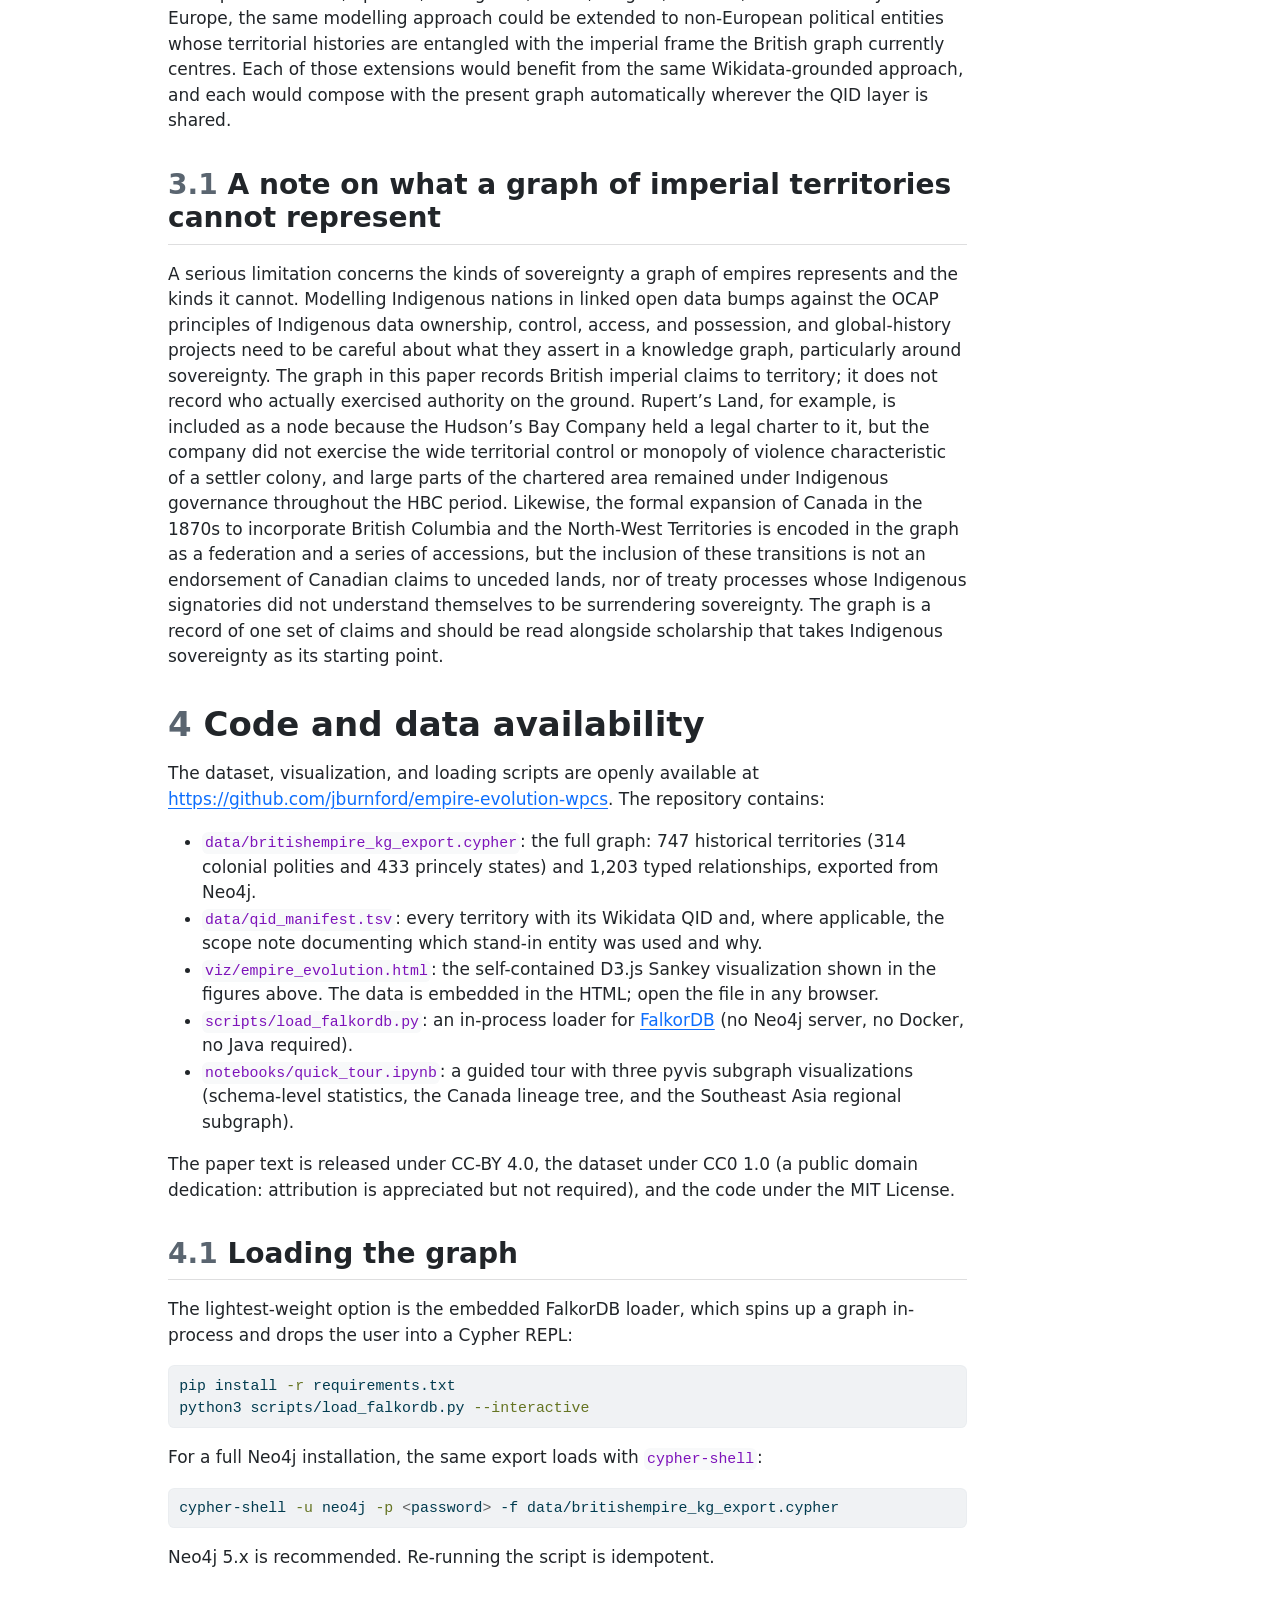
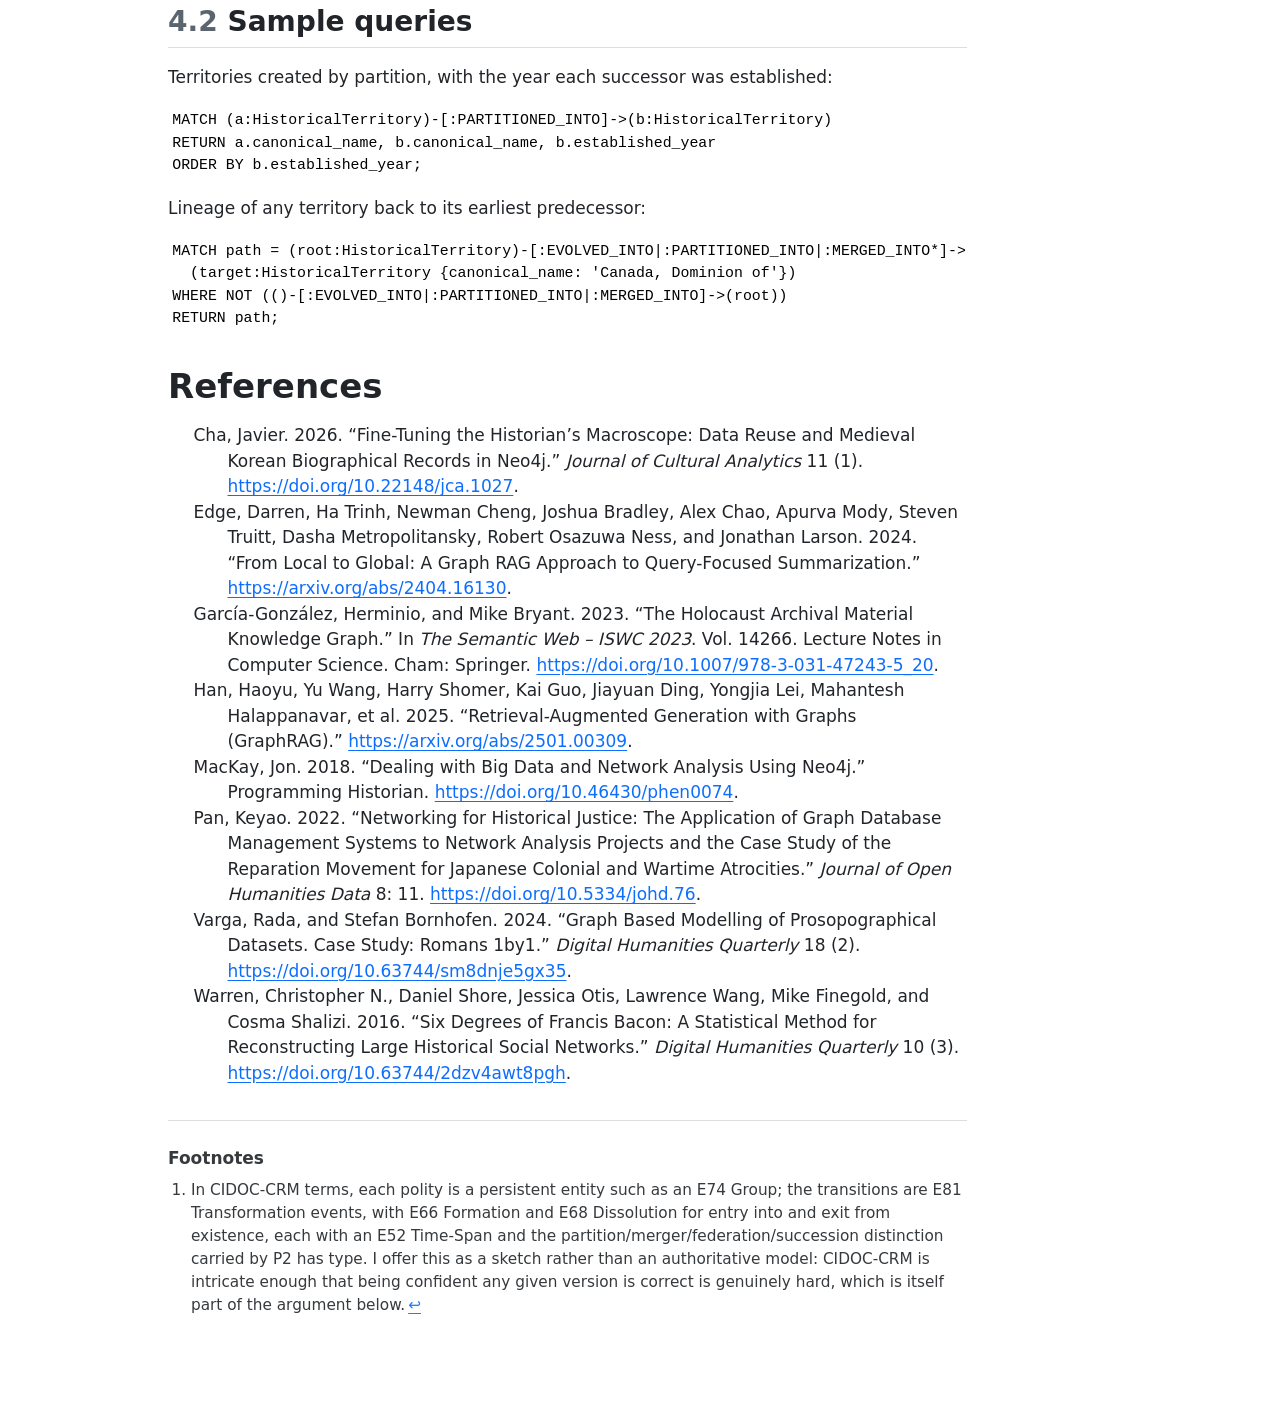
==== commit 27eacc76: "Built site for gh-pages" ====
--- a/index.html
+++ b/index.html
@@ -120,7 +120,7 @@
   </ul></li>
   <li><a href="#references" id="toc-references" class="nav-link" data-scroll-target="#references">References</a></li>
   </ul>
-<div class="quarto-alternate-formats"><h2>Other Formats</h2><ul><li><a href="empire-evolution-wpcs.pdf"><i class="bi bi-file-pdf"></i>PDF</a></li></ul></div></nav>
+<div class="quarto-alternate-formats"><h2>Other Formats</h2><ul><li><a href="../empire-evolution-wpcs.pdf"><i class="bi bi-file-pdf"></i>PDF</a></li></ul></div></nav>
 </div>
 <main class="content" id="quarto-document-content">
 
@@ -245,7 +245,7 @@
 <li><code>scripts/load_falkordb.py</code>: an in-process loader for <a href="https://www.falkordb.com/">FalkorDB</a> (no Neo4j server, no Docker, no Java required).</li>
 <li><code>notebooks/quick_tour.ipynb</code>: a guided tour with three pyvis subgraph visualizations (schema-level statistics, the Canada lineage tree, and the Southeast Asia regional subgraph).</li>
 </ul>
-<p>The dataset and code are released under CC-BY 4.0.</p>
+<p>The paper text is released under CC-BY 4.0, the dataset under CC0 1.0 (a public domain dedication: attribution is appreciated but not required), and the code under the MIT License.</p>
 <section id="loading-the-graph" class="level2" data-number="4.1">
 <h2 data-number="4.1" class="anchored" data-anchor-id="loading-the-graph"><span class="header-section-number">4.1</span> Loading the graph</h2>
 <p>The lightest-weight option is the embedded FalkorDB loader, which spins up a graph in-process and drops the user into a Cypher REPL:</p>
